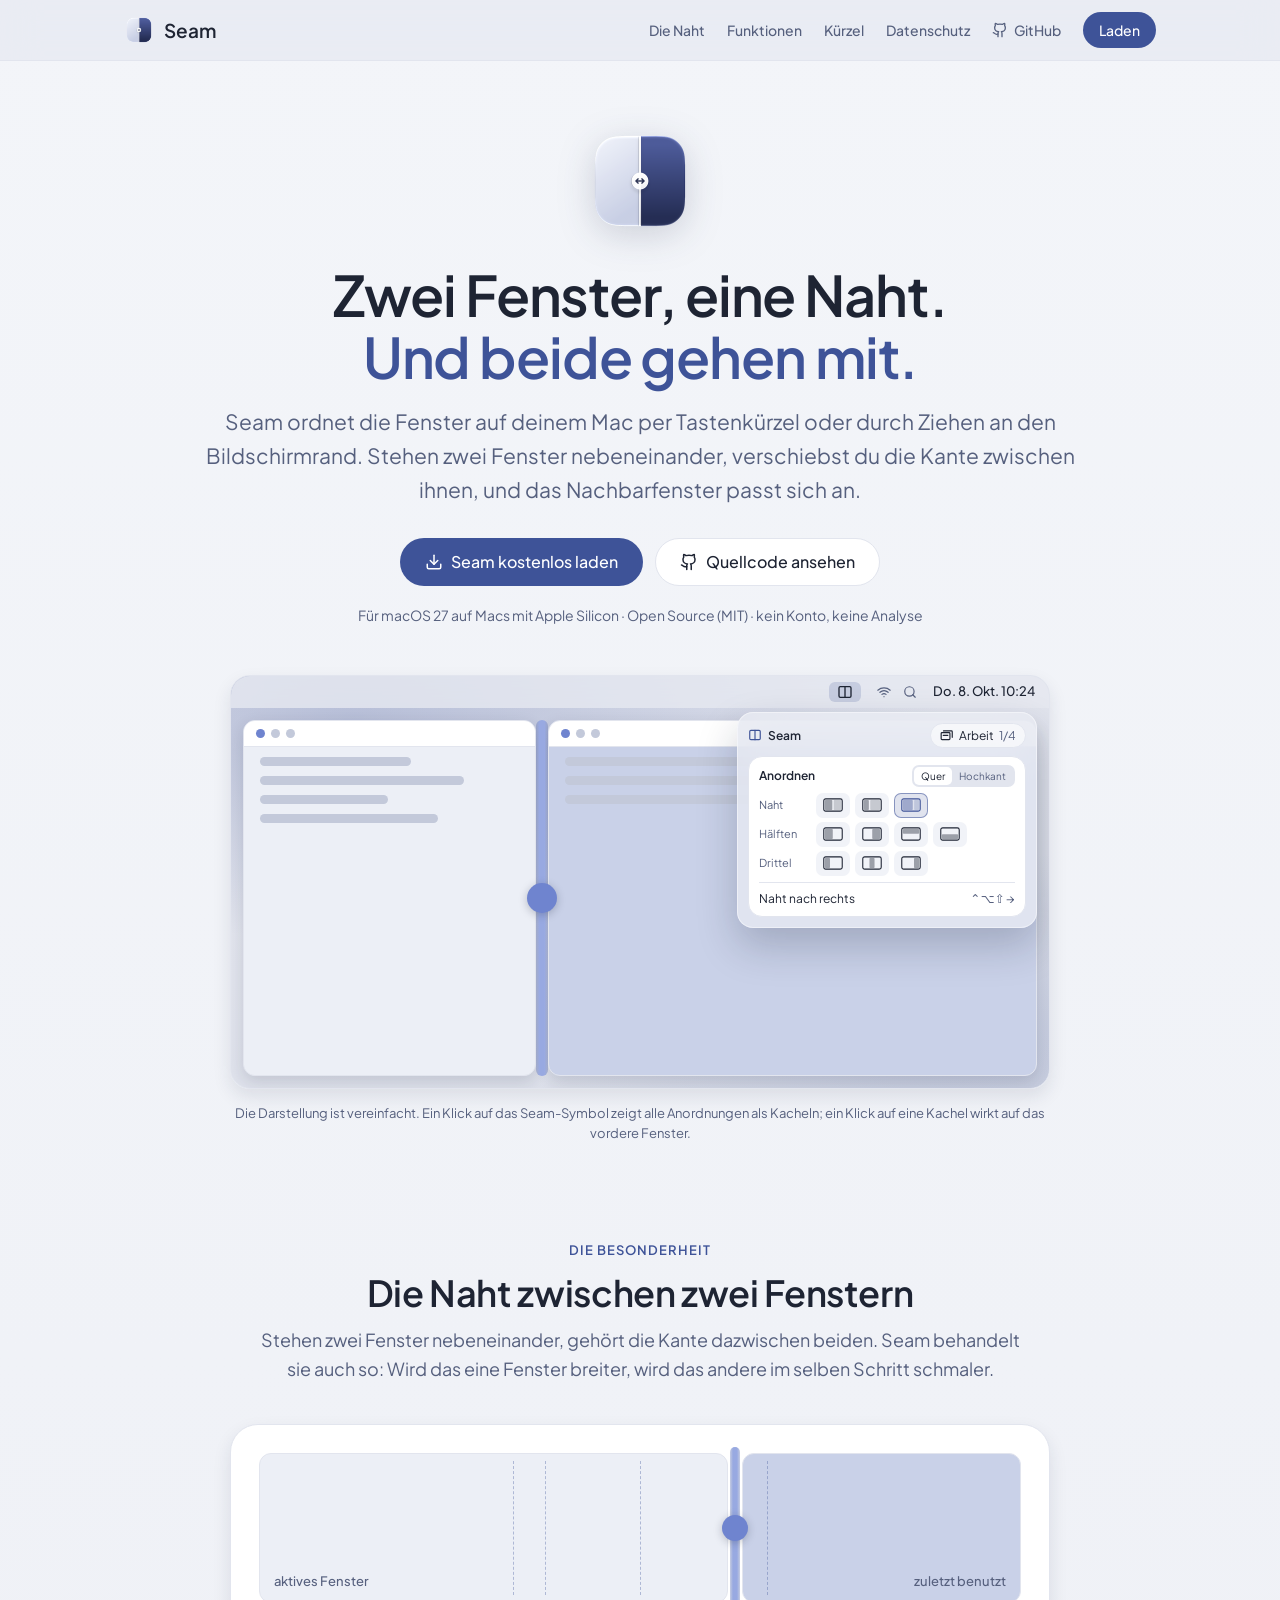
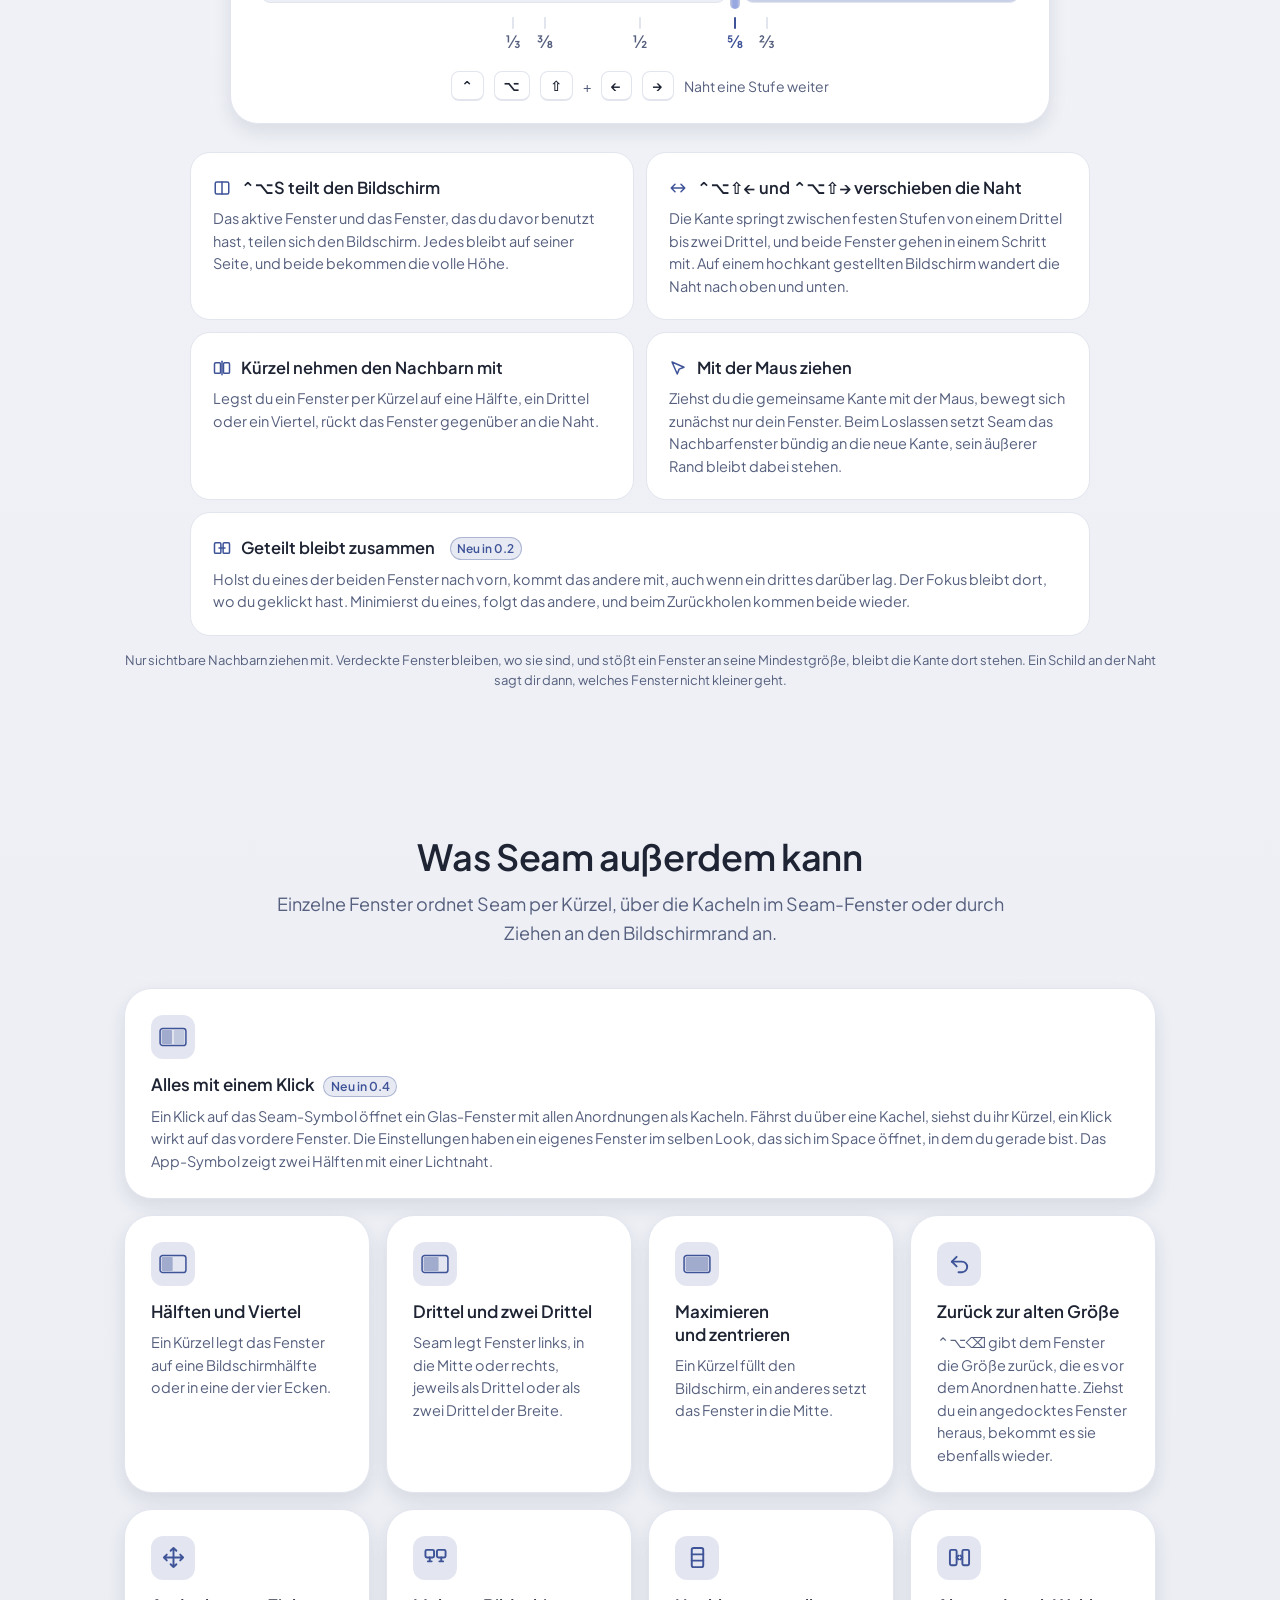
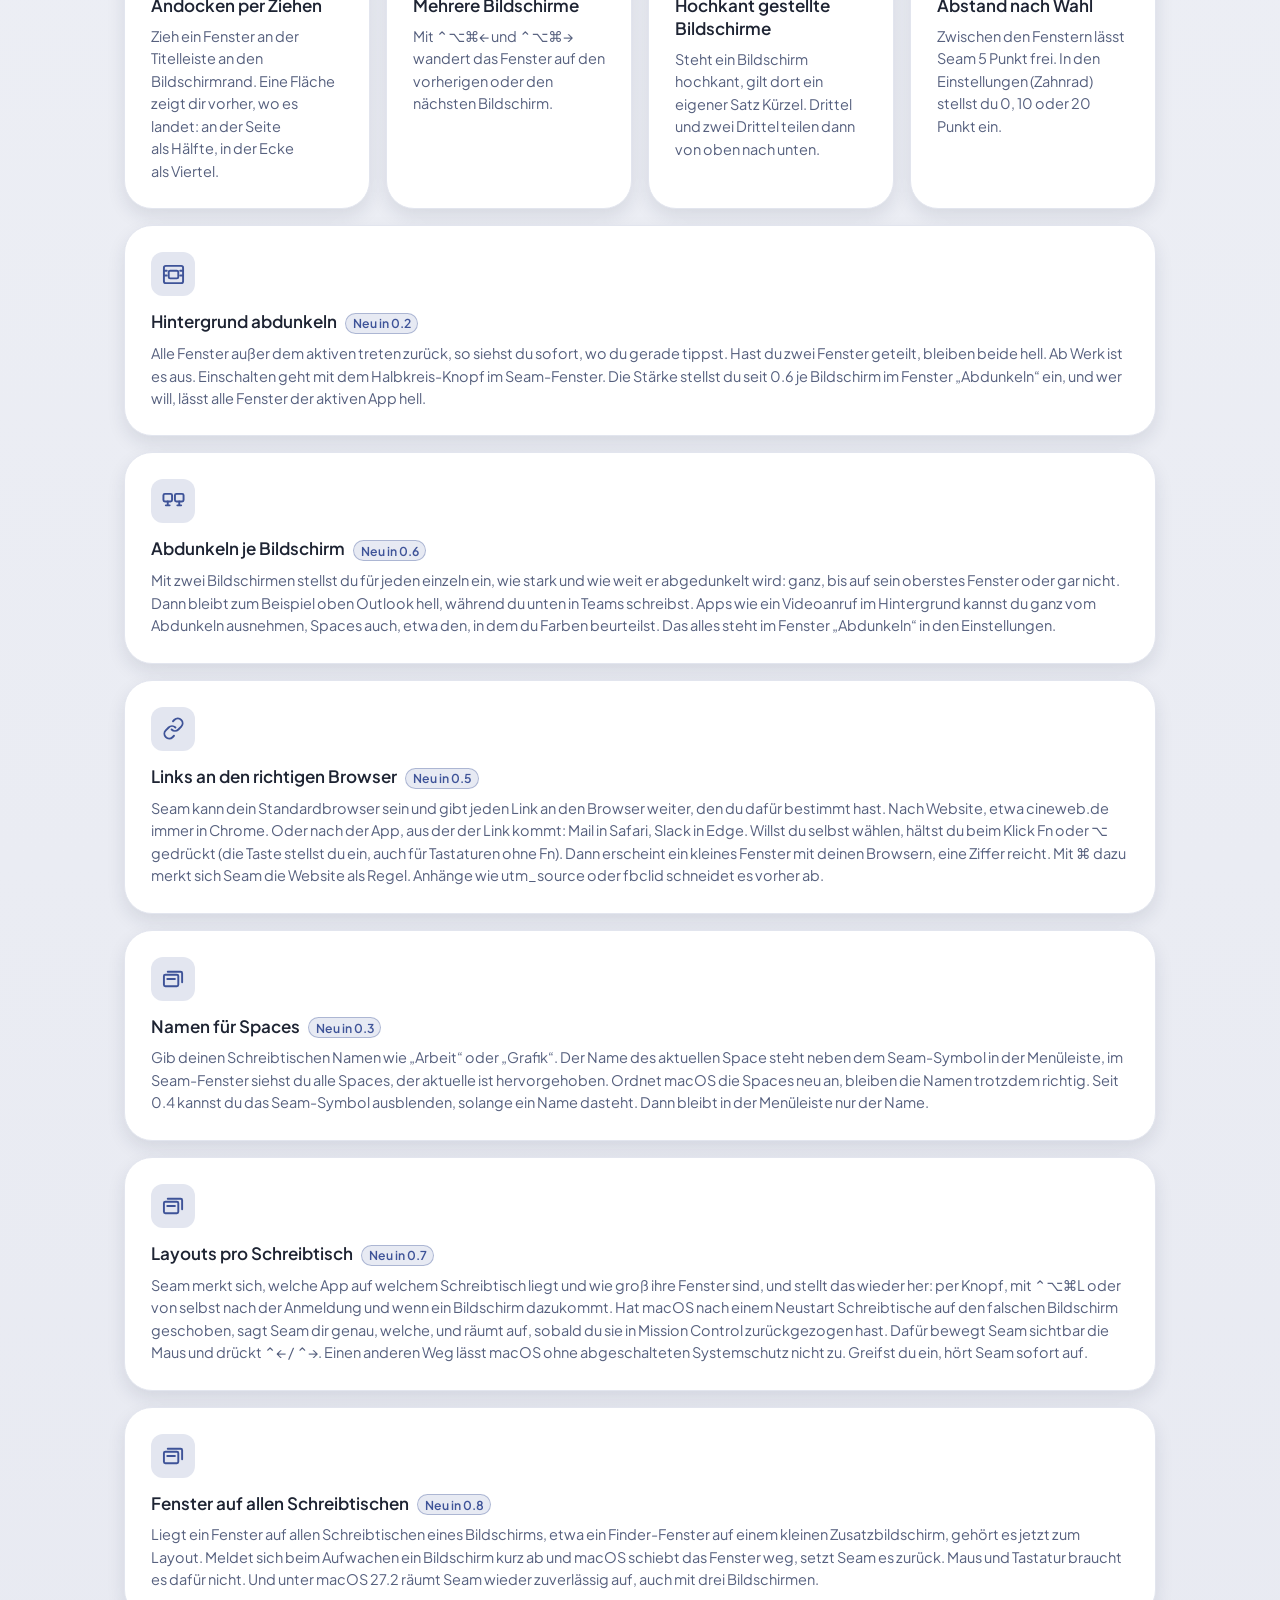
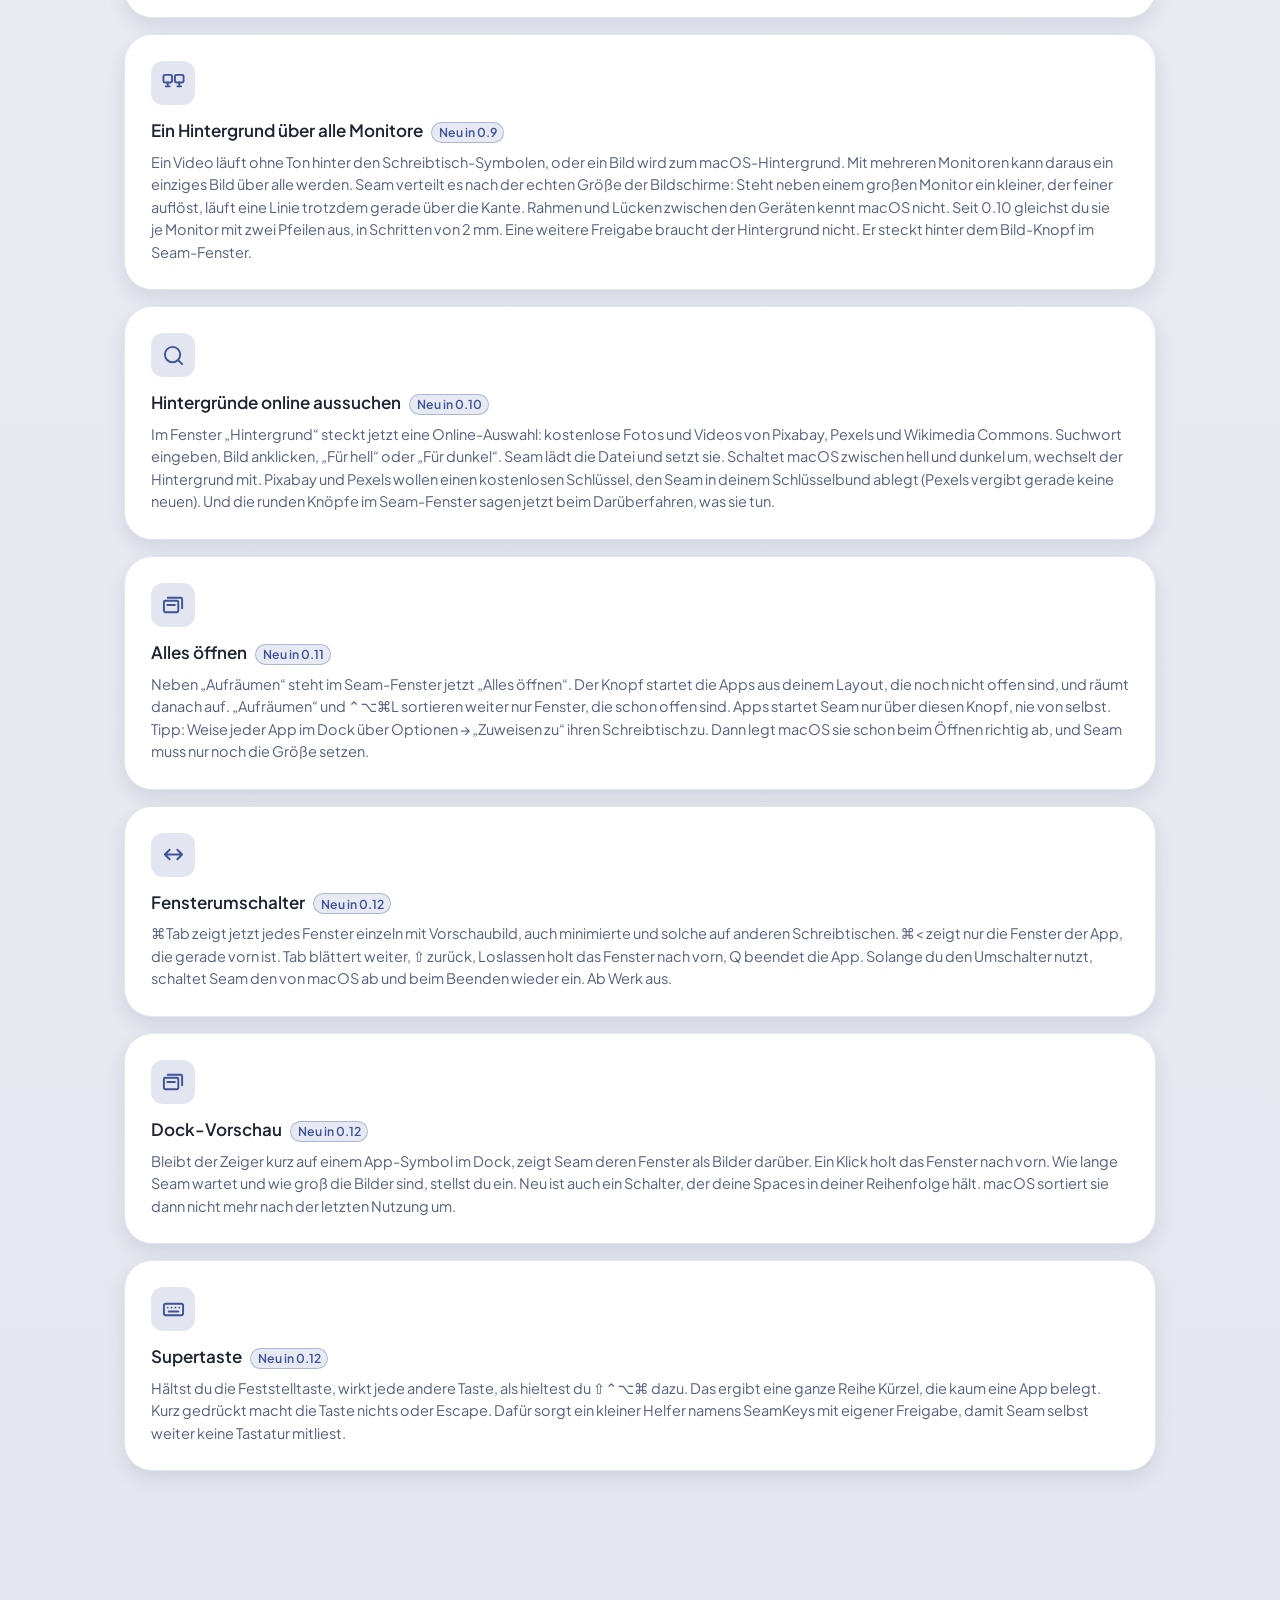
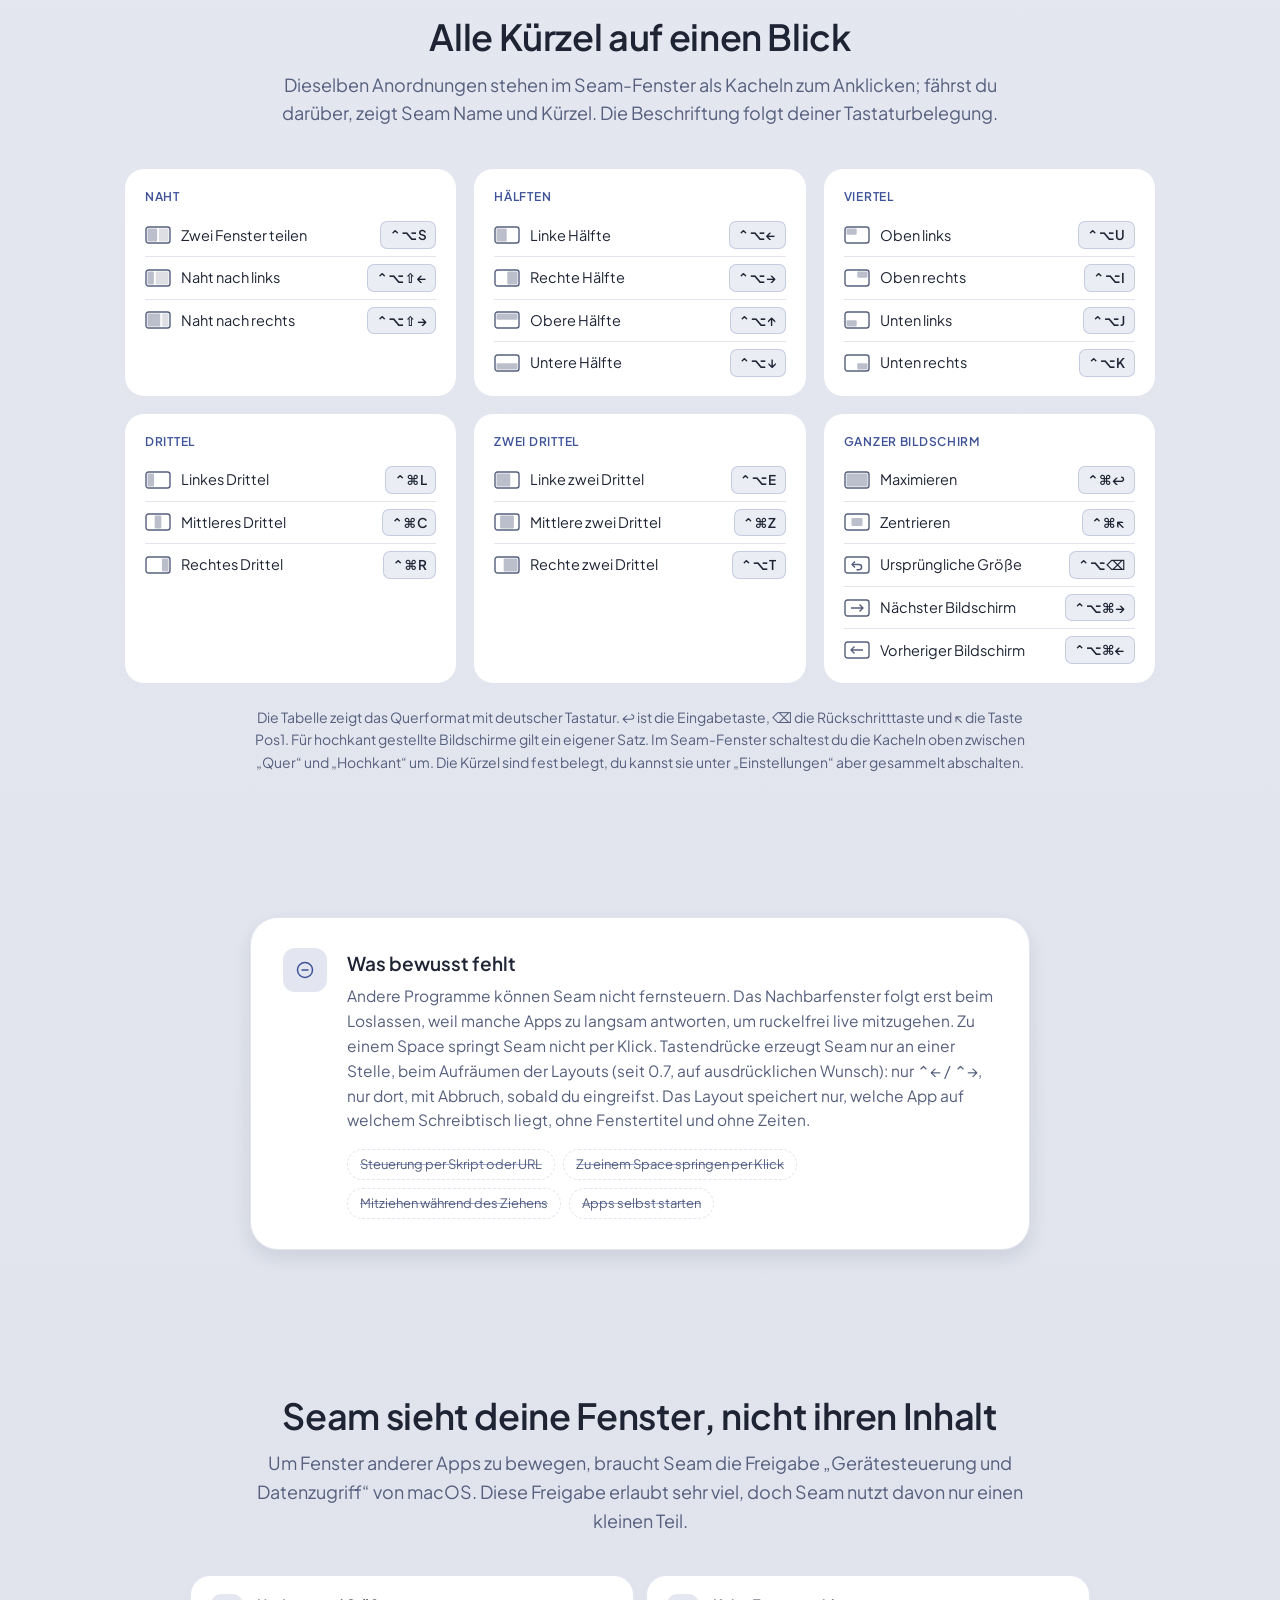
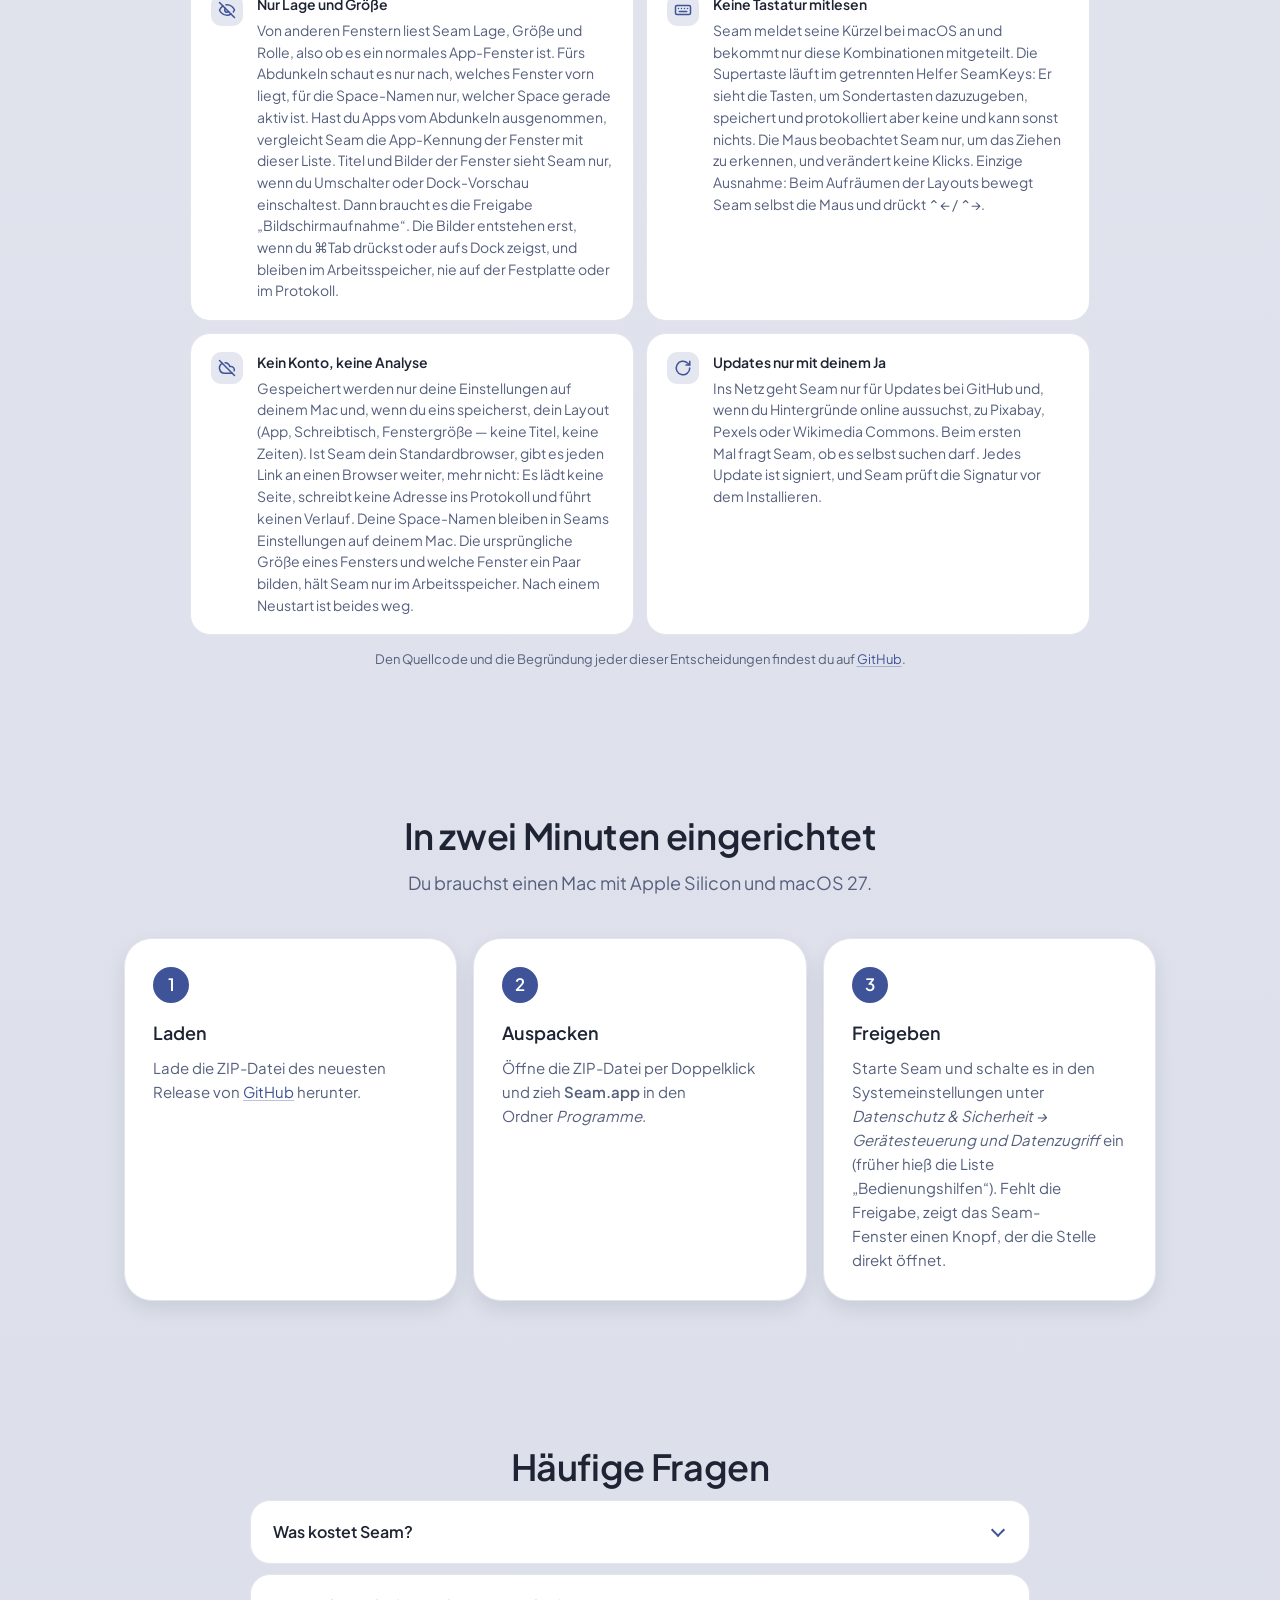
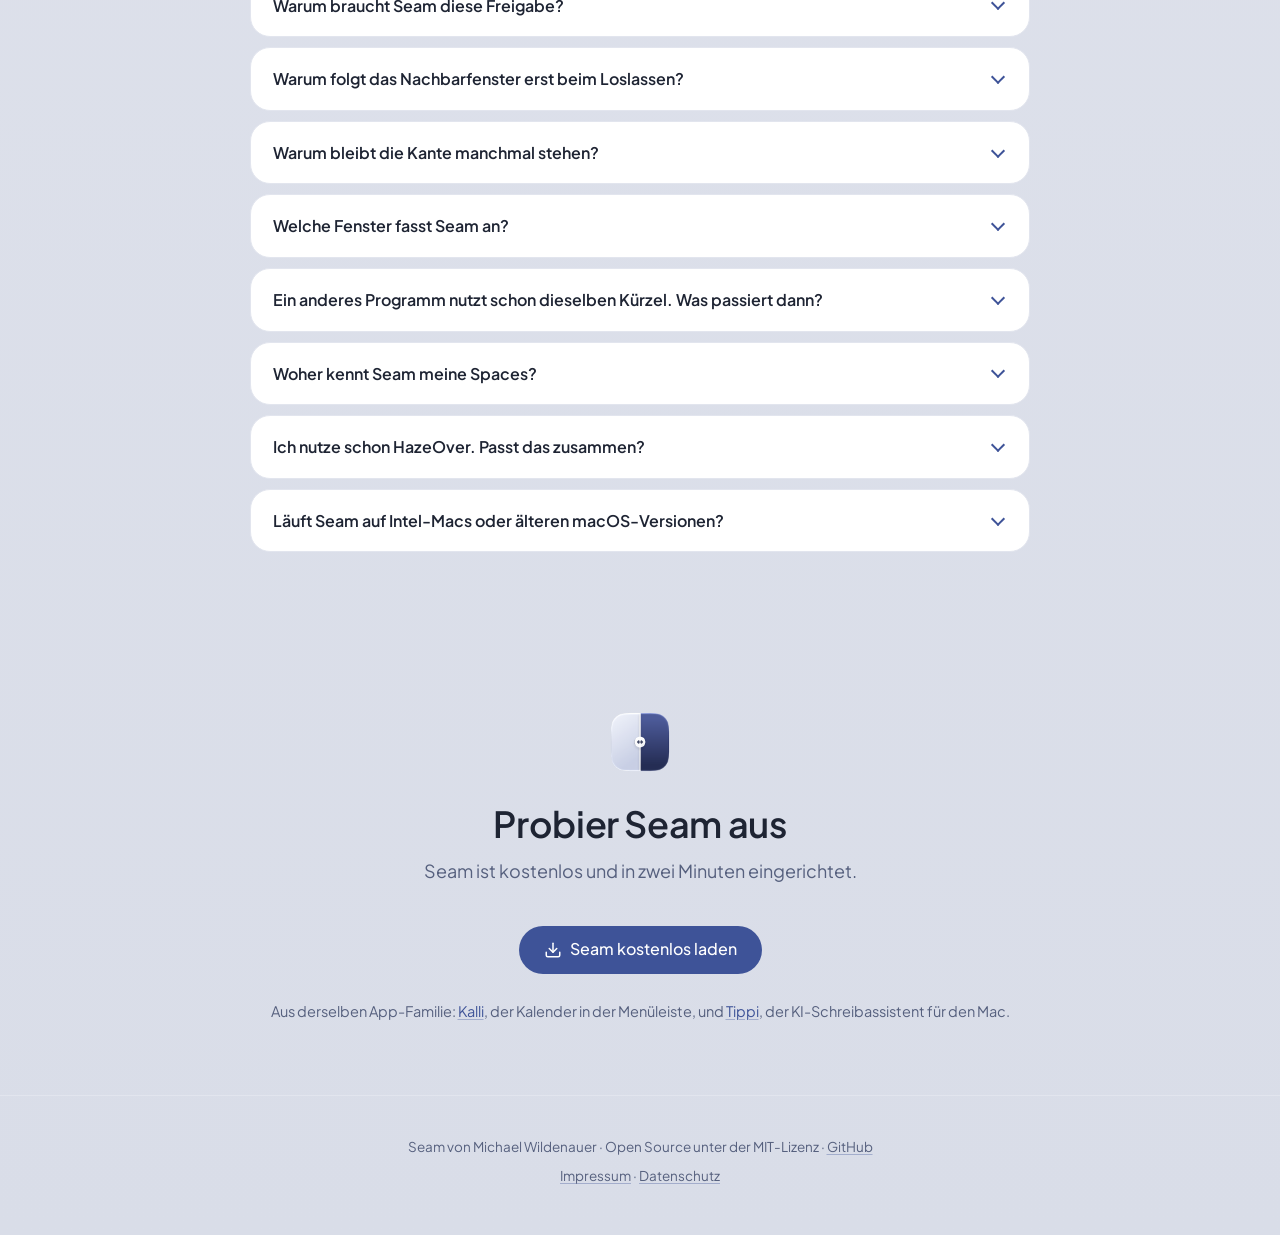
==== docs/index.html @ 23739e7e "0.12.0 — Fensterumschalter, Dock-Vorschau, feste Space-Reihenfolge, Supertaste - ⌘Tab / ⌘< zeigt all" ====
<!DOCTYPE html>
<html lang="de">
<head>
<meta charset="UTF-8">
<meta name="viewport" content="width=device-width, initial-scale=1.0">
<!-- Erst erhöhen, wenn diese Seite gegen das Release gelesen wurde. -->
<meta name="seam:documented-version" content="0.12.0">
<title>Seam: Fenster anordnen auf dem Mac, mit einer Naht zwischen zwei Fenstern</title>
<meta name="description" content="Seam ordnet Fenster auf deinem Mac per Tastenkürzel oder durch Ziehen an. Zwei Fenster teilen sich eine Kante, und wenn du sie verschiebst, gehen beide mit. Kostenlos und Open Source.">
<link rel="icon" href="favicon.png" type="image/png">
<link rel="apple-touch-icon" href="apple-touch-icon.png">
<meta name="theme-color" content="#F3F5F9" media="(prefers-color-scheme: light)">
<meta name="theme-color" content="#0D1019" media="(prefers-color-scheme: dark)">

<meta property="og:site_name" content="Seam">
<meta property="og:title" content="Seam: Zwei Fenster, eine Naht">
<meta property="og:description" content="Fensterverwaltung in der Menüleiste für macOS 27. Verschiebst du die Kante zwischen zwei Fenstern, gehen beide mit. Kostenlos und Open Source.">
<meta property="og:type" content="website">
<meta property="og:image" content="https://miwixyz.github.io/Seam/og-image.png">
<meta property="og:url" content="https://miwixyz.github.io/Seam/">
<meta property="og:image:width" content="1200">
<meta property="og:image:height" content="630">
<meta property="og:image:alt" content="Seam-Symbol neben dem Satz: Zwei Fenster, eine Naht. Beide gehen mit.">
<meta property="og:locale" content="de_DE">
<meta name="twitter:card" content="summary_large_image">

<link rel="preload" href="fonts/PlusJakartaSans-Variable.woff2" as="font" type="font/woff2" crossorigin>
<link rel="stylesheet" href="style.css">
</head>
<body>

<!-- Linien-Piktogramme (keine Emojis), einmal definiert, per <use> eingesetzt -->
<svg width="0" height="0" style="position:absolute" aria-hidden="true">
  <symbol id="i-split" viewBox="0 0 24 24"><rect x="3" y="4" width="18" height="16" rx="2"/><path d="M12 4v16"/></symbol>
  <symbol id="i-arrows" viewBox="0 0 24 24"><path d="m8 7-5 5 5 5M16 7l5 5-5 5M3 12h18"/></symbol>
  <symbol id="i-snap" viewBox="0 0 24 24"><rect x="2" y="5" width="8" height="14" rx="1.5"/><rect x="14" y="5" width="8" height="14" rx="1.5"/><path d="M12 3v18"/></symbol>
  <symbol id="i-pointer" viewBox="0 0 24 24"><path d="m4 4 7 16 2.5-6.5L20 11z"/></symbol>
  <symbol id="i-undo" viewBox="0 0 24 24"><path d="M9 14 4 9l5-5"/><path d="M4 9h10.5a5.5 5.5 0 0 1 0 11H11"/></symbol>
  <symbol id="i-move" viewBox="0 0 24 24"><path d="m5 9-3 3 3 3M9 5l3-3 3 3M15 19l-3 3-3-3M19 9l3 3-3 3M2 12h20M12 2v20"/></symbol>
  <symbol id="i-monitors" viewBox="0 0 24 24"><rect x="1.5" y="4" width="9" height="8" rx="1.5"/><rect x="13.5" y="4" width="9" height="8" rx="1.5"/><path d="M6 12v4M4 16h4M18 12v4M16 16h4"/></symbol>
  <symbol id="i-portrait" viewBox="0 0 24 24"><rect x="6" y="2" width="12" height="20" rx="2"/><path d="M6 8.7h12M6 15.3h12"/></symbol>
  <symbol id="i-gap" viewBox="0 0 24 24"><rect x="2" y="4" width="7" height="16" rx="1.5"/><rect x="15" y="4" width="7" height="16" rx="1.5"/><path d="m11 10-2 2 2 2M13 10l2 2-2 2"/></symbol>
  <symbol id="i-eyeoff" viewBox="0 0 24 24"><path d="M9.88 9.88a3 3 0 1 0 4.24 4.24"/><path d="M10.73 5.08A10.4 10.4 0 0 1 12 5c7 0 10 7 10 7a13.2 13.2 0 0 1-1.67 2.68"/><path d="M6.61 6.61A13.5 13.5 0 0 0 2 12s3 7 10 7a9.7 9.7 0 0 0 5.39-1.61"/><path d="M2 2l20 20"/></symbol>
  <symbol id="i-keyboard" viewBox="0 0 24 24"><rect x="2" y="6" width="20" height="12" rx="2"/><path d="M6 10h.01M10 10h.01M14 10h.01M18 10h.01M7 14h10"/></symbol>
  <symbol id="i-cloudoff" viewBox="0 0 24 24"><path d="M2 2l20 20"/><path d="M5.78 5.78A7 7 0 0 0 9 19h8.5a4.5 4.5 0 0 0 1.31-.2"/><path d="M21.53 15.8A4.5 4.5 0 0 0 17.5 10h-1.79A7 7 0 0 0 9.5 5.06"/></symbol>
  <symbol id="i-refresh" viewBox="0 0 24 24"><path d="M21 12a9 9 0 1 1-3-6.7L21 8"/><path d="M21 3v5h-5"/></symbol>
  <symbol id="i-download" viewBox="0 0 24 24"><path d="M21 15v4a2 2 0 0 1-2 2H5a2 2 0 0 1-2-2v-4"/><path d="M7 10l5 5 5-5"/><path d="M12 15V3"/></symbol>
  <symbol id="i-github" viewBox="0 0 24 24"><path d="M15 22v-4a4.8 4.8 0 0 0-1-3.5c3 0 6-2 6-5.5.08-1.25-.27-2.48-1-3.5.28-1.15.28-2.35 0-3.5 0 0-1 0-3 1.5-2.64-.5-5.36-.5-8 0C6 2 5 2 5 2c-.3 1.15-.3 2.35 0 3.5A5.4 5.4 0 0 0 4 9c0 3.5 3 5.5 6 5.5-.39.49-.68 1.05-.85 1.65-.17.6-.22 1.23-.15 1.85v4"/><path d="M9 18c-4.51 2-5-2-7-2"/></symbol>
  <symbol id="i-wifi" viewBox="0 0 24 24"><path d="M5 12.55a11 11 0 0 1 14.08 0M1.42 9a16 16 0 0 1 21.16 0M8.53 16.11a6 6 0 0 1 6.95 0M12 20h.01"/></symbol>
  <symbol id="i-search" viewBox="0 0 24 24"><circle cx="11" cy="11" r="8"/><path d="m21 21-4.3-4.3"/></symbol>
  <symbol id="i-pair" viewBox="0 0 24 24"><rect x="2" y="5" width="8.5" height="14" rx="1.5"/><rect x="13.5" y="5" width="8.5" height="14" rx="1.5"/><path d="M8 12h8"/></symbol>
  <symbol id="i-focus" viewBox="0 0 24 24"><rect x="2" y="3" width="20" height="18" rx="2"/><rect x="7" y="8" width="10" height="8" rx="1.5"/><path d="M2 8h3M2 13h3M19 8h3M19 13h3"/></symbol>
  <symbol id="i-spaces" viewBox="0 0 24 24"><rect x="2" y="8" width="15" height="12" rx="1.5"/><path d="M6 5h13.5A1.5 1.5 0 0 1 21 6.5V16"/><path d="M5.5 12.5h8"/></symbol>
  <symbol id="i-link" viewBox="0 0 24 24"><path d="M10 13a5 5 0 0 0 7.07 0l3-3a5 5 0 0 0-7.07-7.07l-1.5 1.5"/><path d="M14 11a5 5 0 0 0-7.07 0l-3 3a5 5 0 0 0 7.07 7.07l1.5-1.5"/></symbol>
  <symbol id="i-minus" viewBox="0 0 24 24"><circle cx="12" cy="12" r="10"/><path d="M8 12h8"/></symbol>

  <!-- Lage-Piktogramme: Bildschirm mit Zielfläche, wie die Kacheln im Seam-Fenster -->
  <symbol id="p-left" viewBox="0 0 26 18"><rect x="1" y="1" width="24" height="16" rx="2.5"/><rect x="2.5" y="2.5" width="10.2" height="13" rx="1" fill="currentColor" fill-opacity=".4" stroke="none"/></symbol>
  <symbol id="p-right" viewBox="0 0 26 18"><rect x="1" y="1" width="24" height="16" rx="2.5"/><rect x="13.3" y="2.5" width="10.2" height="13" rx="1" fill="currentColor" fill-opacity=".4" stroke="none"/></symbol>
  <symbol id="p-up" viewBox="0 0 26 18"><rect x="1" y="1" width="24" height="16" rx="2.5"/><rect x="2.5" y="2.5" width="21" height="6.2" rx="1" fill="currentColor" fill-opacity=".4" stroke="none"/></symbol>
  <symbol id="p-down" viewBox="0 0 26 18"><rect x="1" y="1" width="24" height="16" rx="2.5"/><rect x="2.5" y="9.3" width="21" height="6.2" rx="1" fill="currentColor" fill-opacity=".4" stroke="none"/></symbol>
  <symbol id="p-tl" viewBox="0 0 26 18"><rect x="1" y="1" width="24" height="16" rx="2.5"/><rect x="2.5" y="2.5" width="10.2" height="6.2" rx="1" fill="currentColor" fill-opacity=".4" stroke="none"/></symbol>
  <symbol id="p-tr" viewBox="0 0 26 18"><rect x="1" y="1" width="24" height="16" rx="2.5"/><rect x="13.3" y="2.5" width="10.2" height="6.2" rx="1" fill="currentColor" fill-opacity=".4" stroke="none"/></symbol>
  <symbol id="p-bl" viewBox="0 0 26 18"><rect x="1" y="1" width="24" height="16" rx="2.5"/><rect x="2.5" y="9.3" width="10.2" height="6.2" rx="1" fill="currentColor" fill-opacity=".4" stroke="none"/></symbol>
  <symbol id="p-br" viewBox="0 0 26 18"><rect x="1" y="1" width="24" height="16" rx="2.5"/><rect x="13.3" y="9.3" width="10.2" height="6.2" rx="1" fill="currentColor" fill-opacity=".4" stroke="none"/></symbol>
  <symbol id="p-t1" viewBox="0 0 26 18"><rect x="1" y="1" width="24" height="16" rx="2.5"/><rect x="2.5" y="2.5" width="6.6" height="13" rx="1" fill="currentColor" fill-opacity=".4" stroke="none"/></symbol>
  <symbol id="p-t2" viewBox="0 0 26 18"><rect x="1" y="1" width="24" height="16" rx="2.5"/><rect x="9.7" y="2.5" width="6.6" height="13" rx="1" fill="currentColor" fill-opacity=".4" stroke="none"/></symbol>
  <symbol id="p-t3" viewBox="0 0 26 18"><rect x="1" y="1" width="24" height="16" rx="2.5"/><rect x="16.9" y="2.5" width="6.6" height="13" rx="1" fill="currentColor" fill-opacity=".4" stroke="none"/></symbol>
  <symbol id="p-tt1" viewBox="0 0 26 18"><rect x="1" y="1" width="24" height="16" rx="2.5"/><rect x="2.5" y="2.5" width="13.8" height="13" rx="1" fill="currentColor" fill-opacity=".4" stroke="none"/></symbol>
  <symbol id="p-tt2" viewBox="0 0 26 18"><rect x="1" y="1" width="24" height="16" rx="2.5"/><rect x="6.1" y="2.5" width="13.8" height="13" rx="1" fill="currentColor" fill-opacity=".4" stroke="none"/></symbol>
  <symbol id="p-tt3" viewBox="0 0 26 18"><rect x="1" y="1" width="24" height="16" rx="2.5"/><rect x="9.7" y="2.5" width="13.8" height="13" rx="1" fill="currentColor" fill-opacity=".4" stroke="none"/></symbol>
  <symbol id="p-max" viewBox="0 0 26 18"><rect x="1" y="1" width="24" height="16" rx="2.5"/><rect x="2.5" y="2.5" width="21" height="13" rx="1" fill="currentColor" fill-opacity=".4" stroke="none"/></symbol>
  <symbol id="p-center" viewBox="0 0 26 18"><rect x="1" y="1" width="24" height="16" rx="2.5"/><rect x="7.5" y="5" width="11" height="8" rx="1" fill="currentColor" fill-opacity=".4" stroke="none"/></symbol>
  <symbol id="p-restore" viewBox="0 0 26 18"><rect x="1" y="1" width="24" height="16" rx="2.5"/><path d="M11 11.5 8 8.5l3-3"/><path d="M8 8.5h7a2.6 2.6 0 0 1 0 5.2h-2.5"/></symbol>
  <symbol id="p-next" viewBox="0 0 26 18"><rect x="1" y="1" width="24" height="16" rx="2.5"/><path d="M7 9h12M15.5 5.5 19 9l-3.5 3.5"/></symbol>
  <symbol id="p-prev" viewBox="0 0 26 18"><rect x="1" y="1" width="24" height="16" rx="2.5"/><path d="M19 9H7M10.5 5.5 7 9l3.5 3.5"/></symbol>
  <symbol id="p-split" viewBox="0 0 26 18"><rect x="1" y="1" width="24" height="16" rx="2.5"/><rect x="2.5" y="2.5" width="9.6" height="13" rx="1" fill="currentColor" fill-opacity=".4" stroke="none"/><rect x="13.9" y="2.5" width="9.6" height="13" rx="1" fill="currentColor" fill-opacity=".2" stroke="none"/></symbol>
  <symbol id="p-seamL" viewBox="0 0 26 18"><rect x="1" y="1" width="24" height="16" rx="2.5"/><rect x="2.5" y="2.5" width="6.4" height="13" rx="1" fill="currentColor" fill-opacity=".4" stroke="none"/><rect x="10.7" y="2.5" width="12.8" height="13" rx="1" fill="currentColor" fill-opacity=".2" stroke="none"/></symbol>
  <symbol id="p-seamR" viewBox="0 0 26 18"><rect x="1" y="1" width="24" height="16" rx="2.5"/><rect x="2.5" y="2.5" width="12.8" height="13" rx="1" fill="currentColor" fill-opacity=".4" stroke="none"/><rect x="17.1" y="2.5" width="6.4" height="13" rx="1" fill="currentColor" fill-opacity=".2" stroke="none"/></symbol>
</svg>

<a class="skip-link" href="#content">Zum Inhalt springen</a>

<nav class="top" aria-label="Hauptnavigation">
  <div class="wrap nav-inner">
    <a class="brand" href="./">
      <img src="seam-icon-224.png" alt="" width="30" height="30">
      <span>Seam</span>
    </a>
    <div class="nav-links">
      <a class="anchor" href="#naht">Die Naht</a>
      <a class="anchor" href="#funktionen">Funktionen</a>
      <a class="anchor" href="#kuerzel">Kürzel</a>
      <a class="anchor" href="#datenschutz">Datenschutz</a>
      <a href="https://github.com/miwixyz/Seam"><svg class="ico" aria-hidden="true"><use href="#i-github"/></svg><span class="anchor">GitHub</span><span class="visually-hidden">Seam auf GitHub</span></a>
      <a class="nav-cta" href="https://github.com/miwixyz/Seam/releases/latest">Laden</a>
    </div>
  </div>
</nav>

<main id="content">

<header class="hero">
  <div class="wrap">
    <img class="app-icon" src="seam-icon-224.png" alt="Seam-Symbol" width="112" height="112">
    <h1>Zwei Fenster, eine Naht.<br><span class="accent">Und beide gehen mit.</span></h1>
    <p class="sub">Seam ordnet die Fenster auf deinem Mac per Tastenkürzel oder durch Ziehen an den Bildschirmrand. Stehen zwei Fenster nebeneinander, verschiebst du die Kante zwischen ihnen, und das Nachbarfenster passt sich an.</p>
    <div class="cta-group">
      <a class="btn" href="https://github.com/miwixyz/Seam/releases/latest"><svg class="ico" aria-hidden="true"><use href="#i-download"/></svg>Seam kostenlos laden</a>
      <a class="btn ghost" href="https://github.com/miwixyz/Seam"><svg class="ico" aria-hidden="true"><use href="#i-github"/></svg>Quellcode ansehen</a>
    </div>
    <small>Für macOS 27 auf Macs mit Apple Silicon · Open Source (MIT) · kein Konto, keine Analyse</small>

    <figure class="stage" aria-label="Vereinfachte Darstellung: zwei Fenster an einer Naht, daneben das Seam-Fenster mit den Anordnungen als Kacheln">
      <div class="desk">
        <div class="menubar" aria-hidden="true">
          <span class="mb-item open"><svg class="ico"><use href="#i-split"/></svg></span>
          <span class="sys"><svg class="ico"><use href="#i-wifi"/></svg><svg class="ico"><use href="#i-search"/></svg></span>
          <span>Do. 8. Okt. 10:24</span>
        </div>
        <div class="screen" aria-hidden="true">
          <div class="win"><div class="bar"><i></i><i></i><i></i></div><span class="ln"></span><span class="ln"></span><span class="ln"></span><span class="ln"></span></div>
          <div class="win b"><div class="bar"><i></i><i></i><i></i></div><span class="ln"></span><span class="ln"></span><span class="ln"></span></div>
          <div class="seam-line"></div>
        </div>
        <div class="pop" aria-hidden="true">
          <div class="pop-head"><svg class="ico"><use href="#i-split"/></svg><b>Seam</b><span class="cap"><svg class="ico"><use href="#i-spaces"/></svg>Arbeit <em>1/4</em></span></div>
          <div class="pop-card">
            <div class="pop-title"><b>Anordnen</b><span class="seg"><i class="on">Quer</i><i>Hochkant</i></span></div>
            <div class="row"><span>Naht</span><i class="t"><svg class="pic"><use href="#p-split"/></svg></i><i class="t"><svg class="pic"><use href="#p-seamL"/></svg></i><i class="t hl"><svg class="pic"><use href="#p-seamR"/></svg></i></div>
            <div class="row"><span>Hälften</span><i class="t"><svg class="pic"><use href="#p-left"/></svg></i><i class="t"><svg class="pic"><use href="#p-right"/></svg></i><i class="t"><svg class="pic"><use href="#p-up"/></svg></i><i class="t"><svg class="pic"><use href="#p-down"/></svg></i></div>
            <div class="row"><span>Drittel</span><i class="t"><svg class="pic"><use href="#p-t1"/></svg></i><i class="t"><svg class="pic"><use href="#p-t2"/></svg></i><i class="t"><svg class="pic"><use href="#p-t3"/></svg></i></div>
            <div class="info"><span>Naht nach rechts</span><span class="key">⌃⌥⇧→</span></div>
          </div>
        </div>
      </div>
      <figcaption class="mock-note">Die Darstellung ist vereinfacht. Ein Klick auf das Seam-Symbol zeigt alle Anordnungen als Kacheln; ein Klick auf eine Kachel wirkt auf das vordere Fenster.</figcaption>
    </figure>
  </div>
</header>

<section id="naht">
  <div class="wrap">
    <span class="eyebrow">Die Besonderheit</span>
    <h2>Die Naht zwischen zwei Fenstern</h2>
    <p class="lead">Stehen zwei Fenster nebeneinander, gehört die Kante dazwischen beiden. Seam behandelt sie auch so: Wird das eine Fenster breiter, wird das andere im selben Schritt schmaler.</p>

    <figure class="seam-diagram card" role="img" aria-label="Zwei Fenster nebeneinander, die Naht steht bei fünf Achteln. Mögliche Stufen: ein Drittel, drei Achtel, die Hälfte, fünf Achtel, zwei Drittel.">
      <div class="track" aria-hidden="true">
        <div class="pane l"><span>aktives Fenster</span></div>
        <div class="pane r"><span>zuletzt benutzt</span></div>
        <i class="stop" style="left:33.333%"></i><i class="stop" style="left:37.5%"></i><i class="stop" style="left:50%"></i><i class="stop" style="left:66.667%"></i>
        <div class="naht"></div>
      </div>
      <div class="ticks" aria-hidden="true">
        <span style="left:33.333%">⅓</span>
        <span class="low" style="left:37.5%">⅜</span>
        <span style="left:50%">½</span>
        <span class="on" style="left:62.5%">⅝</span>
        <span class="low" style="left:66.667%">⅔</span>
      </div>
      <div class="diagram-keys" aria-hidden="true">
        <span class="keycap">⌃</span><span class="keycap">⌥</span><span class="keycap">⇧</span><span>+</span><span class="keycap">←</span><span class="keycap">→</span><span>Naht eine Stufe weiter</span>
      </div>
    </figure>

    <div class="new-points">
      <div class="point">
        <h3><svg class="ico" aria-hidden="true"><use href="#i-split"/></svg>⌃⌥S teilt den Bildschirm</h3>
        <p>Das aktive Fenster und das Fenster, das du davor benutzt hast, teilen sich den Bildschirm. Jedes bleibt auf seiner Seite, und beide bekommen die volle Höhe.</p>
      </div>
      <div class="point">
        <h3><svg class="ico" aria-hidden="true"><use href="#i-arrows"/></svg>⌃⌥⇧← und ⌃⌥⇧→ verschieben die Naht</h3>
        <p>Die Kante springt zwischen festen Stufen von einem Drittel bis zwei Drittel, und beide Fenster gehen in einem Schritt mit. Auf einem hochkant gestellten Bildschirm wandert die Naht nach oben und unten.</p>
      </div>
      <div class="point">
        <h3><svg class="ico" aria-hidden="true"><use href="#i-snap"/></svg>Kürzel nehmen den Nachbarn mit</h3>
        <p>Legst du ein Fenster per Kürzel auf eine Hälfte, ein Drittel oder ein Viertel, rückt das Fenster gegenüber an die Naht.</p>
      </div>
      <div class="point">
        <h3><svg class="ico" aria-hidden="true"><use href="#i-pointer"/></svg>Mit der Maus ziehen</h3>
        <p>Ziehst du die gemeinsame Kante mit der Maus, bewegt sich zunächst nur dein Fenster. Beim Loslassen setzt Seam das Nachbarfenster bündig an die neue Kante, sein äußerer Rand bleibt dabei stehen.</p>
      </div>
      <div class="point wide">
        <h3><svg class="ico" aria-hidden="true"><use href="#i-pair"/></svg>Geteilt bleibt zusammen <span class="tag">Neu in 0.2</span></h3>
        <p>Holst du eines der beiden Fenster nach vorn, kommt das andere mit, auch wenn ein drittes darüber lag. Der Fokus bleibt dort, wo du geklickt hast. Minimierst du eines, folgt das andere, und beim Zurückholen kommen beide wieder.</p>
      </div>
    </div>
    <p class="mock-note">Nur sichtbare Nachbarn ziehen mit. Verdeckte Fenster bleiben, wo sie sind, und stößt ein Fenster an seine Mindestgröße, bleibt die Kante dort stehen. Ein Schild an der Naht sagt dir dann, welches Fenster nicht kleiner geht.</p>
  </div>
</section>

<section id="funktionen">
  <div class="wrap">
    <h2>Was Seam außerdem kann</h2>
    <p class="lead">Einzelne Fenster ordnet Seam per Kürzel, über die Kacheln im Seam-Fenster oder durch Ziehen an den Bildschirmrand an.</p>
    <div class="features">
      <div class="feature card wide">
        <div class="icon"><svg class="pic" aria-hidden="true"><use href="#p-split"/></svg></div>
        <h3>Alles mit einem Klick <span class="tag">Neu in 0.4</span></h3>
        <p>Ein Klick auf das Seam-Symbol öffnet ein Glas-Fenster mit allen Anordnungen als Kacheln. Fährst du über eine Kachel, siehst du ihr Kürzel, ein Klick wirkt auf das vordere Fenster. Die Einstellungen haben ein eigenes Fenster im selben Look, das sich im Space öffnet, in dem du gerade bist. Das App-Symbol zeigt zwei Hälften mit einer Lichtnaht.</p>
      </div>
      <div class="feature card">
        <div class="icon"><svg class="pic" aria-hidden="true"><use href="#p-left"/></svg></div>
        <h3>Hälften und Viertel</h3>
        <p>Ein Kürzel legt das Fenster auf eine Bildschirmhälfte oder in eine der vier Ecken.</p>
      </div>
      <div class="feature card">
        <div class="icon"><svg class="pic" aria-hidden="true"><use href="#p-tt1"/></svg></div>
        <h3>Drittel und zwei Drittel</h3>
        <p>Seam legt Fenster links, in die Mitte oder rechts, jeweils als Drittel oder als zwei Drittel der Breite.</p>
      </div>
      <div class="feature card">
        <div class="icon"><svg class="pic" aria-hidden="true"><use href="#p-max"/></svg></div>
        <h3>Maximieren und zentrieren</h3>
        <p>Ein Kürzel füllt den Bildschirm, ein anderes setzt das Fenster in die Mitte.</p>
      </div>
      <div class="feature card">
        <div class="icon"><svg class="ico" aria-hidden="true"><use href="#i-undo"/></svg></div>
        <h3>Zurück zur alten Größe</h3>
        <p>⌃⌥⌫ gibt dem Fenster die Größe zurück, die es vor dem Anordnen hatte. Ziehst du ein angedocktes Fenster heraus, bekommt es sie ebenfalls wieder.</p>
      </div>
      <div class="feature card">
        <div class="icon"><svg class="ico" aria-hidden="true"><use href="#i-move"/></svg></div>
        <h3>Andocken per Ziehen</h3>
        <p>Zieh ein Fenster an der Titelleiste an den Bildschirmrand. Eine Fläche zeigt dir vorher, wo es landet: an der Seite als Hälfte, in der Ecke als Viertel.</p>
      </div>
      <div class="feature card">
        <div class="icon"><svg class="ico" aria-hidden="true"><use href="#i-monitors"/></svg></div>
        <h3>Mehrere Bildschirme</h3>
        <p>Mit ⌃⌥⌘← und ⌃⌥⌘→ wandert das Fenster auf den vorherigen oder den nächsten Bildschirm.</p>
      </div>
      <div class="feature card">
        <div class="icon"><svg class="ico" aria-hidden="true"><use href="#i-portrait"/></svg></div>
        <h3>Hochkant gestellte Bildschirme</h3>
        <p>Steht ein Bildschirm hochkant, gilt dort ein eigener Satz Kürzel. Drittel und zwei Drittel teilen dann von oben nach unten.</p>
      </div>
      <div class="feature card">
        <div class="icon"><svg class="ico" aria-hidden="true"><use href="#i-gap"/></svg></div>
        <h3>Abstand nach Wahl</h3>
        <p>Zwischen den Fenstern lässt Seam 5 Punkt frei. In den Einstellungen (Zahnrad) stellst du 0, 10 oder 20 Punkt ein.</p>
      </div>
      <div class="feature card wide">
        <div class="icon"><svg class="ico" aria-hidden="true"><use href="#i-focus"/></svg></div>
        <h3>Hintergrund abdunkeln <span class="tag">Neu in 0.2</span></h3>
        <p>Alle Fenster außer dem aktiven treten zurück, so siehst du sofort, wo du gerade tippst. Hast du zwei Fenster geteilt, bleiben beide hell. Ab Werk ist es aus. Einschalten geht mit dem Halbkreis-Knopf im Seam-Fenster. Die Stärke stellst du seit 0.6 je Bildschirm im Fenster „Abdunkeln“ ein, und wer will, lässt alle Fenster der aktiven App hell.</p>
      </div>
      <div class="feature card wide">
        <div class="icon"><svg class="ico" aria-hidden="true"><use href="#i-monitors"/></svg></div>
        <h3>Abdunkeln je Bildschirm <span class="tag">Neu in 0.6</span></h3>
        <p>Mit zwei Bildschirmen stellst du für jeden einzeln ein, wie stark und wie weit er abgedunkelt wird: ganz, bis auf sein oberstes Fenster oder gar nicht. Dann bleibt zum Beispiel oben Outlook hell, während du unten in Teams schreibst. Apps wie ein Videoanruf im Hintergrund kannst du ganz vom Abdunkeln ausnehmen, Spaces auch, etwa den, in dem du Farben beurteilst. Das alles steht im Fenster „Abdunkeln“ in den Einstellungen.</p>
      </div>
      <div class="feature card wide">
        <div class="icon"><svg class="ico" aria-hidden="true"><use href="#i-link"/></svg></div>
        <h3>Links an den richtigen Browser <span class="tag">Neu in 0.5</span></h3>
        <p>Seam kann dein Standardbrowser sein und gibt jeden Link an den Browser weiter, den du dafür bestimmt hast. Nach Website, etwa cineweb.de immer in Chrome. Oder nach der App, aus der der Link kommt: Mail in Safari, Slack in Edge. Willst du selbst wählen, hältst du beim Klick Fn oder ⌥ gedrückt (die Taste stellst du ein, auch für Tastaturen ohne Fn). Dann erscheint ein kleines Fenster mit deinen Browsern, eine Ziffer reicht. Mit ⌘ dazu merkt sich Seam die Website als Regel. Anhänge wie utm_source oder fbclid schneidet es vorher ab.</p>
      </div>
      <div class="feature card wide">
        <div class="icon"><svg class="ico" aria-hidden="true"><use href="#i-spaces"/></svg></div>
        <h3>Namen für Spaces <span class="tag">Neu in 0.3</span></h3>
        <p>Gib deinen Schreibtischen Namen wie „Arbeit“ oder „Grafik“. Der Name des aktuellen Space steht neben dem Seam-Symbol in der Menüleiste, im Seam-Fenster siehst du alle Spaces, der aktuelle ist hervorgehoben. Ordnet macOS die Spaces neu an, bleiben die Namen trotzdem richtig. Seit 0.4 kannst du das Seam-Symbol ausblenden, solange ein Name dasteht. Dann bleibt in der Menüleiste nur der Name.</p>
      </div>
      <div class="feature card wide">
        <div class="icon"><svg class="ico" aria-hidden="true"><use href="#i-spaces"/></svg></div>
        <h3>Layouts pro Schreibtisch <span class="tag">Neu in 0.7</span></h3>
        <p>Seam merkt sich, welche App auf welchem Schreibtisch liegt und wie groß ihre Fenster sind, und stellt das wieder her: per Knopf, mit ⌃⌥⌘L oder von selbst nach der Anmeldung und wenn ein Bildschirm dazukommt. Hat macOS nach einem Neustart Schreibtische auf den falschen Bildschirm geschoben, sagt Seam dir genau, welche, und räumt auf, sobald du sie in Mission Control zurückgezogen hast. Dafür bewegt Seam sichtbar die Maus und drückt ⌃← / ⌃→. Einen anderen Weg lässt macOS ohne abgeschalteten Systemschutz nicht zu. Greifst du ein, hört Seam sofort auf.</p>
      </div>
      <div class="feature card wide">
        <div class="icon"><svg class="ico" aria-hidden="true"><use href="#i-spaces"/></svg></div>
        <h3>Fenster auf allen Schreibtischen <span class="tag">Neu in 0.8</span></h3>
        <p>Liegt ein Fenster auf allen Schreibtischen eines Bildschirms, etwa ein Finder-Fenster auf einem kleinen Zusatzbildschirm, gehört es jetzt zum Layout. Meldet sich beim Aufwachen ein Bildschirm kurz ab und macOS schiebt das Fenster weg, setzt Seam es zurück. Maus und Tastatur braucht es dafür nicht. Und unter macOS 27.2 räumt Seam wieder zuverlässig auf, auch mit drei Bildschirmen.</p>
      </div>
      <div class="feature card wide">
        <div class="icon"><svg class="ico" aria-hidden="true"><use href="#i-monitors"/></svg></div>
        <h3>Ein Hintergrund über alle Monitore <span class="tag">Neu in 0.9</span></h3>
        <p>Ein Video läuft ohne Ton hinter den Schreibtisch-Symbolen, oder ein Bild wird zum macOS-Hintergrund. Mit mehreren Monitoren kann daraus ein einziges Bild über alle werden. Seam verteilt es nach der echten Größe der Bildschirme: Steht neben einem großen Monitor ein kleiner, der feiner auflöst, läuft eine Linie trotzdem gerade über die Kante. Rahmen und Lücken zwischen den Geräten kennt macOS nicht. Seit 0.10 gleichst du sie je Monitor mit zwei Pfeilen aus, in Schritten von 2 mm. Eine weitere Freigabe braucht der Hintergrund nicht. Er steckt hinter dem Bild-Knopf im Seam-Fenster.</p>
      </div>
      <div class="feature card wide">
        <div class="icon"><svg class="ico" aria-hidden="true"><use href="#i-search"/></svg></div>
        <h3>Hintergründe online aussuchen <span class="tag">Neu in 0.10</span></h3>
        <p>Im Fenster „Hintergrund“ steckt jetzt eine Online-Auswahl: kostenlose Fotos und Videos von Pixabay, Pexels und Wikimedia Commons. Suchwort eingeben, Bild anklicken, „Für hell“ oder „Für dunkel“. Seam lädt die Datei und setzt sie. Schaltet macOS zwischen hell und dunkel um, wechselt der Hintergrund mit. Pixabay und Pexels wollen einen kostenlosen Schlüssel, den Seam in deinem Schlüsselbund ablegt (Pexels vergibt gerade keine neuen). Und die runden Knöpfe im Seam-Fenster sagen jetzt beim Darüberfahren, was sie tun.</p>
      </div>
      <div class="feature card wide">
        <div class="icon"><svg class="ico" aria-hidden="true"><use href="#i-spaces"/></svg></div>
        <h3>Alles öffnen <span class="tag">Neu in 0.11</span></h3>
        <p>Neben „Aufräumen“ steht im Seam-Fenster jetzt „Alles öffnen“. Der Knopf startet die Apps aus deinem Layout, die noch nicht offen sind, und räumt danach auf. „Aufräumen“ und ⌃⌥⌘L sortieren weiter nur Fenster, die schon offen sind. Apps startet Seam nur über diesen Knopf, nie von selbst. Tipp: Weise jeder App im Dock über Optionen → „Zuweisen zu“ ihren Schreibtisch zu. Dann legt macOS sie schon beim Öffnen richtig ab, und Seam muss nur noch die Größe setzen.</p>
      </div>
      <div class="feature card wide">
        <div class="icon"><svg class="ico" aria-hidden="true"><use href="#i-arrows"/></svg></div>
        <h3>Fensterumschalter <span class="tag">Neu in 0.12</span></h3>
        <p>⌘Tab zeigt jetzt jedes Fenster einzeln mit Vorschaubild, auch minimierte und solche auf anderen Schreibtischen. ⌘&lt; zeigt nur die Fenster der App, die gerade vorn ist. Tab blättert weiter, ⇧ zurück, Loslassen holt das Fenster nach vorn, Q beendet die App. Solange du den Umschalter nutzt, schaltet Seam den von macOS ab und beim Beenden wieder ein. Ab Werk aus.</p>
      </div>
      <div class="feature card wide">
        <div class="icon"><svg class="ico" aria-hidden="true"><use href="#i-spaces"/></svg></div>
        <h3>Dock-Vorschau <span class="tag">Neu in 0.12</span></h3>
        <p>Bleibt der Zeiger kurz auf einem App-Symbol im Dock, zeigt Seam deren Fenster als Bilder darüber. Ein Klick holt das Fenster nach vorn. Wie lange Seam wartet und wie groß die Bilder sind, stellst du ein. Neu ist auch ein Schalter, der deine Spaces in deiner Reihenfolge hält. macOS sortiert sie dann nicht mehr nach der letzten Nutzung um.</p>
      </div>
      <div class="feature card wide">
        <div class="icon"><svg class="ico" aria-hidden="true"><use href="#i-keyboard"/></svg></div>
        <h3>Supertaste <span class="tag">Neu in 0.12</span></h3>
        <p>Hältst du die Feststelltaste, wirkt jede andere Taste, als hieltest du ⇧⌃⌥⌘ dazu. Das ergibt eine ganze Reihe Kürzel, die kaum eine App belegt. Kurz gedrückt macht die Taste nichts oder Escape. Dafür sorgt ein kleiner Helfer namens SeamKeys mit eigener Freigabe, damit Seam selbst weiter keine Tastatur mitliest.</p>
      </div>
    </div>
  </div>
</section>

<section id="kuerzel">
  <div class="wrap">
    <h2>Alle Kürzel auf einen Blick</h2>
    <p class="lead">Dieselben Anordnungen stehen im Seam-Fenster als Kacheln zum Anklicken; fährst du darüber, zeigt Seam Name und Kürzel. Die Beschriftung folgt deiner Tastaturbelegung.</p>
    <div class="keygroups">
      <div class="keygroup card">
        <table>
          <caption>Naht</caption>
          <tr><td class="p"><svg class="pic" aria-hidden="true"><use href="#p-split"/></svg></td><td>Zwei Fenster teilen</td><td class="k"><kbd>⌃⌥S</kbd></td></tr>
          <tr><td class="p"><svg class="pic" aria-hidden="true"><use href="#p-seamL"/></svg></td><td>Naht nach links</td><td class="k"><kbd>⌃⌥⇧←</kbd></td></tr>
          <tr><td class="p"><svg class="pic" aria-hidden="true"><use href="#p-seamR"/></svg></td><td>Naht nach rechts</td><td class="k"><kbd>⌃⌥⇧→</kbd></td></tr>
        </table>
      </div>
      <div class="keygroup card">
        <table>
          <caption>Hälften</caption>
          <tr><td class="p"><svg class="pic" aria-hidden="true"><use href="#p-left"/></svg></td><td>Linke Hälfte</td><td class="k"><kbd>⌃⌥←</kbd></td></tr>
          <tr><td class="p"><svg class="pic" aria-hidden="true"><use href="#p-right"/></svg></td><td>Rechte Hälfte</td><td class="k"><kbd>⌃⌥→</kbd></td></tr>
          <tr><td class="p"><svg class="pic" aria-hidden="true"><use href="#p-up"/></svg></td><td>Obere Hälfte</td><td class="k"><kbd>⌃⌥↑</kbd></td></tr>
          <tr><td class="p"><svg class="pic" aria-hidden="true"><use href="#p-down"/></svg></td><td>Untere Hälfte</td><td class="k"><kbd>⌃⌥↓</kbd></td></tr>
        </table>
      </div>
      <div class="keygroup card">
        <table>
          <caption>Viertel</caption>
          <tr><td class="p"><svg class="pic" aria-hidden="true"><use href="#p-tl"/></svg></td><td>Oben links</td><td class="k"><kbd>⌃⌥U</kbd></td></tr>
          <tr><td class="p"><svg class="pic" aria-hidden="true"><use href="#p-tr"/></svg></td><td>Oben rechts</td><td class="k"><kbd>⌃⌥I</kbd></td></tr>
          <tr><td class="p"><svg class="pic" aria-hidden="true"><use href="#p-bl"/></svg></td><td>Unten links</td><td class="k"><kbd>⌃⌥J</kbd></td></tr>
          <tr><td class="p"><svg class="pic" aria-hidden="true"><use href="#p-br"/></svg></td><td>Unten rechts</td><td class="k"><kbd>⌃⌥K</kbd></td></tr>
        </table>
      </div>
      <div class="keygroup card">
        <table>
          <caption>Drittel</caption>
          <tr><td class="p"><svg class="pic" aria-hidden="true"><use href="#p-t1"/></svg></td><td>Linkes Drittel</td><td class="k"><kbd>⌃⌘L</kbd></td></tr>
          <tr><td class="p"><svg class="pic" aria-hidden="true"><use href="#p-t2"/></svg></td><td>Mittleres Drittel</td><td class="k"><kbd>⌃⌘C</kbd></td></tr>
          <tr><td class="p"><svg class="pic" aria-hidden="true"><use href="#p-t3"/></svg></td><td>Rechtes Drittel</td><td class="k"><kbd>⌃⌘R</kbd></td></tr>
        </table>
      </div>
      <div class="keygroup card">
        <table>
          <caption>Zwei Drittel</caption>
          <tr><td class="p"><svg class="pic" aria-hidden="true"><use href="#p-tt1"/></svg></td><td>Linke zwei Drittel</td><td class="k"><kbd>⌃⌥E</kbd></td></tr>
          <tr><td class="p"><svg class="pic" aria-hidden="true"><use href="#p-tt2"/></svg></td><td>Mittlere zwei Drittel</td><td class="k"><kbd>⌃⌘Z</kbd></td></tr>
          <tr><td class="p"><svg class="pic" aria-hidden="true"><use href="#p-tt3"/></svg></td><td>Rechte zwei Drittel</td><td class="k"><kbd>⌃⌥T</kbd></td></tr>
        </table>
      </div>
      <div class="keygroup card">
        <table>
          <caption>Ganzer Bildschirm</caption>
          <tr><td class="p"><svg class="pic" aria-hidden="true"><use href="#p-max"/></svg></td><td>Maximieren</td><td class="k"><kbd>⌃⌘↩</kbd></td></tr>
          <tr><td class="p"><svg class="pic" aria-hidden="true"><use href="#p-center"/></svg></td><td>Zentrieren</td><td class="k"><kbd>⌃⌘↖</kbd></td></tr>
          <tr><td class="p"><svg class="pic" aria-hidden="true"><use href="#p-restore"/></svg></td><td>Ursprüngliche Größe</td><td class="k"><kbd>⌃⌥⌫</kbd></td></tr>
          <tr><td class="p"><svg class="pic" aria-hidden="true"><use href="#p-next"/></svg></td><td>Nächster Bildschirm</td><td class="k"><kbd>⌃⌥⌘→</kbd></td></tr>
          <tr><td class="p"><svg class="pic" aria-hidden="true"><use href="#p-prev"/></svg></td><td>Vorheriger Bildschirm</td><td class="k"><kbd>⌃⌥⌘←</kbd></td></tr>
        </table>
      </div>
    </div>
    <p class="keys-note">Die Tabelle zeigt das Querformat mit deutscher Tastatur. ↩ ist die Eingabetaste, ⌫ die Rückschritttaste und ↖ die Taste Pos1. Für hochkant gestellte Bildschirme gilt ein eigener Satz. Im Seam-Fenster schaltest du die Kacheln oben zwischen „Quer“ und „Hochkant“ um. Die Kürzel sind fest belegt, du kannst sie unter „Einstellungen“ aber gesammelt abschalten.</p>
  </div>
</section>

<section>
  <div class="wrap">
    <div class="without card">
      <div class="tile-icon"><svg class="ico" aria-hidden="true"><use href="#i-minus"/></svg></div>
      <h3>Was bewusst fehlt</h3>
      <p>Andere Programme können Seam nicht fernsteuern. Das Nachbarfenster folgt erst beim Loslassen, weil manche Apps zu langsam antworten, um ruckelfrei live mitzugehen. Zu einem Space springt Seam nicht per Klick. Tastendrücke erzeugt Seam nur an einer Stelle, beim Aufräumen der Layouts (seit 0.7, auf ausdrücklichen Wunsch): nur ⌃← / ⌃→, nur dort, mit Abbruch, sobald du eingreifst. Das Layout speichert nur, welche App auf welchem Schreibtisch liegt, ohne Fenstertitel und ohne Zeiten.</p>
      <div class="chips" aria-label="Nicht enthalten"><span>Steuerung per Skript oder URL</span><span>Zu einem Space springen per Klick</span><span>Mitziehen während des Ziehens</span><span>Apps selbst starten</span></div>
    </div>
  </div>
</section>

<section id="datenschutz">
  <div class="wrap">
    <h2>Seam sieht deine Fenster, nicht ihren Inhalt</h2>
    <p class="lead">Um Fenster anderer Apps zu bewegen, braucht Seam die Freigabe „Gerätesteuerung und Datenzugriff“ von macOS. Diese Freigabe erlaubt sehr viel, doch Seam nutzt davon nur einen kleinen Teil.</p>
    <div class="privacy-grid">
      <div class="privacy-item"><span class="check"><svg class="ico" aria-hidden="true"><use href="#i-eyeoff"/></svg></span><p><strong>Nur Lage und Größe</strong>Von anderen Fenstern liest Seam Lage, Größe und Rolle, also ob es ein normales App-Fenster ist. Fürs Abdunkeln schaut es nur nach, welches Fenster vorn liegt, für die Space-Namen nur, welcher Space gerade aktiv ist. Hast du Apps vom Abdunkeln ausgenommen, vergleicht Seam die App-Kennung der Fenster mit dieser Liste. Titel und Bilder der Fenster sieht Seam nur, wenn du Umschalter oder Dock-Vorschau einschaltest. Dann braucht es die Freigabe „Bildschirmaufnahme“. Die Bilder entstehen erst, wenn du ⌘Tab drückst oder aufs Dock zeigst, und bleiben im Arbeitsspeicher, nie auf der Festplatte oder im Protokoll.</p></div>
      <div class="privacy-item"><span class="check"><svg class="ico" aria-hidden="true"><use href="#i-keyboard"/></svg></span><p><strong>Keine Tastatur mitlesen</strong>Seam meldet seine Kürzel bei macOS an und bekommt nur diese Kombinationen mitgeteilt. Die Supertaste läuft im getrennten Helfer SeamKeys: Er sieht die Tasten, um Sondertasten dazuzugeben, speichert und protokolliert aber keine und kann sonst nichts. Die Maus beobachtet Seam nur, um das Ziehen zu erkennen, und verändert keine Klicks. Einzige Ausnahme: Beim Aufräumen der Layouts bewegt Seam selbst die Maus und drückt ⌃← / ⌃→.</p></div>
      <div class="privacy-item"><span class="check"><svg class="ico" aria-hidden="true"><use href="#i-cloudoff"/></svg></span><p><strong>Kein Konto, keine Analyse</strong>Gespeichert werden nur deine Einstellungen auf deinem Mac und, wenn du eins speicherst, dein Layout (App, Schreibtisch, Fenstergröße — keine Titel, keine Zeiten). Ist Seam dein Standardbrowser, gibt es jeden Link an einen Browser weiter, mehr nicht: Es lädt keine Seite, schreibt keine Adresse ins Protokoll und führt keinen Verlauf. Deine Space-Namen bleiben in Seams Einstellungen auf deinem Mac. Die ursprüngliche Größe eines Fensters und welche Fenster ein Paar bilden, hält Seam nur im Arbeitsspeicher. Nach einem Neustart ist beides weg.</p></div>
      <div class="privacy-item"><span class="check"><svg class="ico" aria-hidden="true"><use href="#i-refresh"/></svg></span><p><strong>Updates nur mit deinem Ja</strong>Ins Netz geht Seam nur für Updates bei GitHub und, wenn du Hintergründe online aussuchst, zu Pixabay, Pexels oder Wikimedia Commons. Beim ersten Mal fragt Seam, ob es selbst suchen darf. Jedes Update ist signiert, und Seam prüft die Signatur vor dem Installieren.</p></div>
    </div>
    <p class="mock-note">Den Quellcode und die Begründung jeder dieser Entscheidungen findest du auf <a href="https://github.com/miwixyz/Seam">GitHub</a>.</p>
  </div>
</section>

<section id="installieren">
  <div class="wrap">
    <h2>In zwei Minuten eingerichtet</h2>
    <p class="lead">Du brauchst einen Mac mit Apple Silicon und macOS 27.</p>
    <div class="steps">
      <div class="step card"><div class="n">1</div><h3>Laden</h3><p>Lade die ZIP-Datei des neuesten Release von <a href="https://github.com/miwixyz/Seam/releases/latest">GitHub</a> herunter.</p></div>
      <div class="step card"><div class="n">2</div><h3>Auspacken</h3><p>Öffne die ZIP-Datei per Doppelklick und zieh <strong>Seam.app</strong> in den Ordner <em>Programme</em>.</p></div>
      <div class="step card"><div class="n">3</div><h3>Freigeben</h3><p>Starte Seam und schalte es in den Systemeinstellungen unter <em>Datenschutz &amp; Sicherheit → Gerätesteuerung und Datenzugriff</em> ein (früher hieß die Liste „Bedienungshilfen“). Fehlt die Freigabe, zeigt das Seam-Fenster einen Knopf, der die Stelle direkt öffnet.</p></div>
    </div>
  </div>
</section>

<section id="fragen">
  <div class="wrap">
    <h2>Häufige Fragen</h2>
    <div class="faq">
      <details><summary>Was kostet Seam?</summary><p>Seam kostet nichts. Es ist Open Source unter der MIT-Lizenz, ohne Abo und ohne Werbung.</p></details>
      <details><summary>Warum braucht Seam diese Freigabe?</summary><p>Ohne diese Freigabe darf keine App die Fenster anderer Apps verschieben. Weitere Freigaben braucht Seam nicht, also weder Eingabeüberwachung noch Bildschirmaufnahme.</p></details>
      <details><summary>Warum folgt das Nachbarfenster erst beim Loslassen?</summary><p>Manche Apps brauchen für jede Größenänderung spürbar lange, Outlook in Messungen bis zu 56 Millisekunden. Live mitgezogen hätte das geruckelt. Deshalb bewegt sich während des Ziehens nur dein Fenster, und beim Loslassen setzt Seam den Nachbarn in einem Schritt an die neue Kante.</p></details>
      <details><summary>Warum bleibt die Kante manchmal stehen?</summary><p>Viele Apps legen fest, wie klein ihr Fenster höchstens werden darf. Erreicht das Nachbarfenster diese Grenze, bleibt die Naht dort stehen, damit sich die Fenster nicht überlappen.</p></details>
      <details><summary>Welche Fenster fasst Seam an?</summary><p>Seam bewegt nur normale App-Fenster. Dialoge, das Dock und andere Systemflächen lässt Seam in Ruhe, ebenso Fenster im Vollbild. Minimierte Fenster verschiebt es nicht. Nur den Partner eines geteilten Paars minimiert es mit und holt ihn zurück.</p></details>
      <details><summary>Ein anderes Programm nutzt schon dieselben Kürzel. Was passiert dann?</summary><p>Belegen zwei Programme dasselbe Kürzel, reagiert nur eines von beiden. Schalte die Kürzel im anderen Programm ab oder beende es. In den Einstellungen (Zahnrad) schaltest du in Seam alle Kürzel auf einmal ab.</p></details>
      <details><summary>Woher kennt Seam meine Spaces?</summary><p>Die Liste der Spaces und welcher gerade aktiv ist, gibt macOS nur über eine Schnittstelle heraus, die Apple nicht offiziell dokumentiert. Seam liest dort nur, ändert nichts und braucht dafür keine zusätzliche Freigabe. Liefert macOS die Liste nach einem Update nicht mehr, blendet Seam die Space-Namen aus, deine Namen bleiben gespeichert.</p></details>
      <details><summary>Ich nutze schon HazeOver. Passt das zusammen?</summary><p>Ja, nur sollte eines von beiden abdunkeln, sonst wird es doppelt dunkel. Seams Abdunklung ist ab Werk aus. Der Unterschied: Bei Seam bleiben zwei geteilte Fenster gemeinsam hell.</p></details>
      <details><summary>Läuft Seam auf Intel-Macs oder älteren macOS-Versionen?</summary><p>Nein, Seam braucht einen Mac mit Apple Silicon und macOS 27.</p></details>
    </div>
  </div>
</section>

<section class="final">
  <div class="wrap">
    <img class="app-icon" src="seam-icon-224.png" alt="" width="72" height="72">
    <h2>Probier Seam aus</h2>
    <p class="lead">Seam ist kostenlos und in zwei Minuten eingerichtet.</p>
    <div class="cta-group">
      <a class="btn" href="https://github.com/miwixyz/Seam/releases/latest"><svg class="ico" aria-hidden="true"><use href="#i-download"/></svg>Seam kostenlos laden</a>
    </div>
    <p class="family">Aus derselben App-Familie: <a href="https://miwixyz.github.io/Kalli/">Kalli</a>, der Kalender in der Menüleiste, und <a href="https://tippi.mwlr.dev/">Tippi</a>, der KI-Schreibassistent für den Mac.</p>
  </div>
</section>

</main>

<footer>
  <div class="wrap">
    <p>Seam von Michael Wildenauer · Open Source unter der MIT-Lizenz · <a href="https://github.com/miwixyz/Seam">GitHub</a></p>
    <p><a href="impressum.html">Impressum</a> · <a href="datenschutz.html">Datenschutz</a></p>
  </div>
</footer>

</body>
</html>
---- docs/style.css ----
/* Seam website: shared styles for index, impressum and datenschutz.
   Design tokens of the app family "Schiefer" with Seam's accent Iris
   (#3E5398 / #98A9E1, see Seam/Resources/AppIcon.icon and the vault template
   "App-Familie Design-System"). Base layout mirrors the Kalli website so the
   pages read as siblings. Follows the system appearance (light/dark). */

/* ── Font: Plus Jakarta Sans, self-hosted (SIL OFL 1.1, see fonts/OFL.txt) ── */
@font-face {
  font-family: "Plus Jakarta Sans";
  src: url("fonts/PlusJakartaSans-Variable.woff2") format("woff2");
  font-weight: 200 800;
  font-style: normal;
  font-display: swap;
}

/* ── Tokens (Schiefer, Akzent Iris) ───────────────────────────────────────── */
:root {
  color-scheme: light dark;

  --accent: #3E5398;          /* Iris: links, icons, active state, 7.3:1 on white */
  --accent-rgb: 62, 83, 152;
  --accent-fill: #3E5398;     /* surfaces carrying white text */
  --accent-fill-hover: #34478A;
  --on-accent-fill: #FFFFFF;
  --seam: #6F84CF;            /* the glowing seam from the app icon, darker on light ground */
  --seam-core: #98A9E1;
  --seam-glow: rgba(62, 83, 152, .30);

  --bg-top: #F3F5F9;
  --bg-middle: #E7E9F1;
  --bg-bottom: #D9DDE8;
  --card: #FFFFFF;
  --card-stroke: #E2E5EE;
  --glass-tint: rgba(231, 233, 241, .78);
  --text: #1E2433;
  --text-2: #56607E;
  --shadow: 0 8px 18px rgba(30, 40, 70, .10);

  --pane-a: #ECEFF6;          /* window panes in the mock-ups (from the icon) */
  --pane-b: #C9D1E8;
  --pane-line: #C3C9DA;

  --radius-card: 28px;
  --radius-tile: 20px;
  --radius-field: 14px;

  --maxw: 1080px;
  --font: "Plus Jakarta Sans", -apple-system, BlinkMacSystemFont, system-ui, sans-serif;
}

@media (prefers-color-scheme: dark) {
  :root {
    --accent: #98A9E1;
    --accent-rgb: 152, 169, 225;
    --accent-fill: #5A6DC0;   /* white 4.8:1 */
    --accent-fill-hover: #5062B4;
    --on-accent-fill: #FFFFFF;

    --bg-top: #0D1019;
    --bg-middle: #161A25;
    --bg-bottom: #1F2433;
    --card: #1B2130;
    --card-stroke: #2A3142;
    --glass-tint: rgba(22, 26, 37, .78);
    --text: #ECEFF6;
    --text-2: #A3ACC8;
    --shadow: 0 8px 18px rgba(0, 0, 0, .35);

    --seam: #98A9E1;
    --seam-core: #C9D4FF;
    --seam-glow: rgba(152, 169, 225, .45);

    --pane-a: #2A3142;
    --pane-b: #232A3B;
    --pane-line: #3A4258;
  }
}

/* ── Base ─────────────────────────────────────────────────────────────────── */
* { box-sizing: border-box; margin: 0; padding: 0; }
html { scroll-padding-top: 76px; -webkit-text-size-adjust: 100%; }
@media (prefers-reduced-motion: no-preference) {
  html { scroll-behavior: smooth; }
}
body {
  font-family: var(--font);
  font-weight: 400;
  font-size: 17px;
  line-height: 1.6;
  color: var(--text);
  background: linear-gradient(180deg, var(--bg-top) 0%, var(--bg-middle) 50%, var(--bg-bottom) 100%);
  background-color: var(--bg-top);
  -webkit-font-smoothing: antialiased;
  overflow-wrap: break-word;
}
strong, b { font-weight: 600; }
img { max-width: 100%; }
a { color: var(--accent); text-decoration: underline; text-decoration-color: rgba(var(--accent-rgb), .35); text-underline-offset: 2px; }
a:hover { text-decoration-color: currentColor; }
h1, h2, h3 { text-wrap: balance; }
p { text-wrap: pretty; }
kbd { font-family: inherit; font-variant-numeric: tabular-nums; }

:focus-visible { outline: 2px solid var(--accent); outline-offset: 3px; border-radius: 6px; }

.skip-link {
  position: absolute; left: 16px; top: 12px; z-index: 100;
  transform: translateY(-200%);
  background: var(--card); color: var(--text);
  border: 1px solid var(--card-stroke); border-radius: var(--radius-field);
  padding: 10px 16px; font-weight: 500; text-decoration: none;
}
.skip-link:focus { transform: none; box-shadow: var(--shadow); }

.wrap { max-width: var(--maxw); margin: 0 auto; padding: 0 24px; }
.visually-hidden { position: absolute; width: 1px; height: 1px; overflow: hidden; clip: rect(0 0 0 0); white-space: nowrap; }

/* Line icons: inline SVG, stroke = currentColor, one stroke width */
.ico { width: 18px; height: 18px; flex-shrink: 0; fill: none; stroke: currentColor; stroke-width: 2; stroke-linecap: round; stroke-linejoin: round; }
/* Layout pictograms (screen with target area), same look as in Seam's menu */
.pic { width: 26px; height: 18px; flex-shrink: 0; fill: none; stroke: currentColor; stroke-width: 1.4; stroke-linejoin: round; }
.pic .f { fill: currentColor; fill-opacity: .38; stroke: none; }

/* ── Nav: floating, the only glass surface besides the menu mock (rule G1) ── */
nav.top {
  position: sticky; top: 0; z-index: 10;
  background: var(--glass-tint);
  backdrop-filter: blur(18px) saturate(1.4);
  -webkit-backdrop-filter: blur(18px) saturate(1.4);
  border-bottom: 1px solid var(--card-stroke);
}
.nav-inner { display: flex; align-items: center; justify-content: space-between; gap: 12px; min-height: 60px; }
.brand { display: flex; align-items: center; gap: 10px; font-weight: 600; font-size: 19px; color: var(--text); text-decoration: none; }
.brand img { width: 30px; height: 30px; }
.nav-links { display: flex; gap: 22px; align-items: center; font-size: 14px; font-weight: 500; }
.nav-links a { color: var(--text-2); text-decoration: none; display: inline-flex; align-items: center; gap: 6px; transition: color .15s ease; }
.nav-links a:hover { color: var(--text); }
.nav-links .ico { width: 16px; height: 16px; }
.nav-links a.nav-cta { color: var(--on-accent-fill); background: var(--accent-fill); padding: 7px 16px; border-radius: 999px; }
.nav-links a.nav-cta:hover { background: var(--accent-fill-hover); color: var(--on-accent-fill); }

/* ── Buttons (capsules) ───────────────────────────────────────────────────── */
.cta-group { display: flex; gap: 12px; justify-content: center; flex-wrap: wrap; }
.btn {
  display: inline-flex; align-items: center; justify-content: center; gap: 8px;
  min-height: 48px; padding: 12px 24px;
  background: var(--accent-fill); color: var(--on-accent-fill);
  border: 1px solid transparent; border-radius: 999px;
  font-family: inherit; font-weight: 500; font-size: 16px; line-height: 1.3;
  text-decoration: none; text-align: center; cursor: pointer;
  transition: background .15s ease, border-color .15s ease, transform .1s ease;
}
.btn:hover { background: var(--accent-fill-hover); }
.btn:active { transform: translateY(1px); }
.btn.ghost { background: var(--card); color: var(--text); border-color: var(--card-stroke); }
.btn.ghost:hover { border-color: var(--accent); }

/* ── Hero ─────────────────────────────────────────────────────────────────── */
.hero { padding: 64px 0 24px; text-align: center; }
.hero .app-icon { width: 112px; height: 112px; margin-bottom: 20px; filter: drop-shadow(0 8px 18px rgba(30, 40, 70, .18)); }
h1 {
  font-size: clamp(34px, 6vw, 56px);
  font-weight: 600; letter-spacing: -0.02em; line-height: 1.1;
  margin-bottom: 18px;
}
h1 .accent { color: var(--accent); }
.hero p.sub { font-size: clamp(18px, 2vw, 21px); color: var(--text-2); max-width: 58ch; margin: 0 auto 32px; }
.hero small { display: block; margin-top: 18px; color: var(--text-2); font-size: 14px; }

/* ── Sections ─────────────────────────────────────────────────────────────── */
section { padding: 72px 0; }
section h2 {
  font-size: clamp(26px, 4vw, 36px);
  font-weight: 600; letter-spacing: -0.01em; line-height: 1.2;
  margin-bottom: 12px; text-align: center;
}
section p.lead { font-size: 18px; color: var(--text-2); max-width: 60ch; margin: 0 auto 40px; text-align: center; }
.eyebrow { display: block; text-align: center; color: var(--accent); font-size: 13px; font-weight: 600; letter-spacing: .08em; text-transform: uppercase; margin-bottom: 10px; }

.card { background: var(--card); border: 1px solid var(--card-stroke); border-radius: var(--radius-card); box-shadow: var(--shadow); }
.mock-note { text-align: center; color: var(--text-2); font-size: 13px; margin-top: 14px; }

/* ── Mock-up: desktop with two windows, the seam and Seam's menu ───────────── */
.stage { position: relative; max-width: 820px; margin: 48px auto 0; }
.desk {
  position: relative;
  border-radius: var(--radius-tile); overflow: hidden; border: 1px solid var(--card-stroke);
  background:
    radial-gradient(120% 90% at 15% 10%, rgba(var(--accent-rgb), .28), transparent 60%),
    radial-gradient(90% 80% at 90% 90%, rgba(var(--accent-rgb), .16), transparent 60%),
    linear-gradient(160deg, var(--bg-middle), var(--bg-bottom));
  box-shadow: var(--shadow);
}
.menubar {
  display: flex; justify-content: flex-end; align-items: center; gap: 16px;
  height: 32px; padding: 4px 14px;
  background: var(--glass-tint);
  backdrop-filter: blur(14px); -webkit-backdrop-filter: blur(14px);
  font-size: 13px; font-weight: 500; color: var(--text);
}
.menubar .sys { color: var(--text-2); display: inline-flex; gap: 12px; }
.menubar .sys .ico { width: 14px; height: 14px; }
.mb-item { display: inline-flex; align-items: center; gap: 6px; padding: 2px 8px; border-radius: 6px; white-space: nowrap; }
.mb-item.open { background: rgba(var(--accent-rgb), .18); }
.mb-item .ico { width: 16px; height: 16px; }

.screen {
  display: grid; grid-template-columns: 3fr 5fr; gap: 12px;
  position: relative;
  height: clamp(220px, 44vw, 380px); padding: 12px;
}
.win {
  position: relative; display: flex; flex-direction: column; gap: 10px;
  border-radius: 12px; overflow: hidden; padding: 0 0 14px;
  background: var(--pane-a); border: 1px solid var(--card-stroke);
  box-shadow: 0 6px 16px rgba(20, 28, 50, .14);
}
.win.b { background: var(--pane-b); }
.win .bar { height: 26px; display: flex; align-items: center; gap: 6px; padding: 0 12px; background: var(--card); border-bottom: 1px solid var(--card-stroke); }
.win .bar i { width: 9px; height: 9px; border-radius: 50%; background: var(--pane-line); }
.win .bar i:first-child { background: var(--seam); }
.win .ln { display: block; height: 9px; border-radius: 6px; background: var(--pane-line); margin: 0 16px; }
.win .ln:nth-of-type(1) { width: 52%; } .win .ln:nth-of-type(2) { width: 70%; }
.win .ln:nth-of-type(3) { width: 44%; } .win .ln:nth-of-type(4) { width: 61%; }

/* The seam: glowing line with a grip, sits in the gap between the windows */
.seam-line {
  position: absolute; top: 12px; bottom: 12px; width: 12px; border-radius: 6px;
  left: calc(12px + (100% - 36px) * 3 / 8);
  background: linear-gradient(90deg, var(--seam-glow), var(--seam-core) 30%, var(--seam-core) 70%, var(--seam-glow));
}
.seam-line::after {
  content: ""; position: absolute; left: 50%; top: 50%; width: 30px; height: 30px; margin: -15px 0 0 -15px;
  border-radius: 50%; background: var(--seam);
  box-shadow: 0 2px 8px rgba(20, 28, 50, .25);
}

/* Seam-Fenster (Glas-Popover, 0.4): vereinfachter Nachbau mit Kacheln */
.pop {
  position: absolute; top: 36px; right: 12px; width: min(300px, 46%);
  padding: 10px; text-align: left;
  border-radius: 16px;
  background: var(--glass-tint);
  backdrop-filter: blur(22px) saturate(1.3); -webkit-backdrop-filter: blur(22px) saturate(1.3);
  border: 1px solid rgba(255, 255, 255, .45);
  box-shadow: 0 18px 40px rgba(20, 28, 50, .22);
  font-size: 12px;
}
@media (prefers-color-scheme: dark) { .pop { border-color: rgba(255, 255, 255, .08); } }
.pop .ico { width: 14px; height: 14px; }
.pop-head { display: flex; align-items: center; gap: 6px; margin-bottom: 8px; }
.pop-head > .ico { color: var(--accent); }
.pop-head .cap { margin-left: auto; display: inline-flex; align-items: center; gap: 5px; padding: 2px 9px;
  border-radius: 999px; background: rgba(255, 255, 255, .55); border: 1px solid var(--card-stroke); }
@media (prefers-color-scheme: dark) { .pop-head .cap { background: rgba(255, 255, 255, .06); } }
.pop-head .cap em { font-style: normal; color: var(--text-2); }
.pop-card { background: var(--card); border: 1px solid var(--card-stroke); border-radius: 14px; padding: 8px 10px; }
.pop-title { display: flex; align-items: center; justify-content: space-between; margin-bottom: 6px; }
.pop .seg { display: inline-flex; border-radius: 7px; background: var(--card-stroke); padding: 2px; font-size: 10px; }
.pop .seg i { font-style: normal; padding: 1px 7px; border-radius: 5px; color: var(--text-2); }
.pop .seg i.on { background: var(--card); color: var(--text); }
.pop .row { display: flex; align-items: center; gap: 5px; margin: 4px 0; }
.pop .row > span { width: 52px; color: var(--text-2); font-size: 11px; }
.pop .t { display: inline-grid; place-items: center; width: 34px; height: 25px; border-radius: 7px;
  background: rgba(var(--accent-rgb), .07); border: 1px solid transparent; }
.pop .t.hl { background: rgba(var(--accent-rgb), .16); border-color: rgba(var(--accent-rgb), .55); color: var(--accent); }
.pop .t .pic { width: 20px; height: 14px; }
.pop .info { display: flex; justify-content: space-between; border-top: 1px solid var(--card-stroke); margin-top: 6px; padding-top: 6px; }
.pop .key { color: var(--text-2); font-variant-numeric: tabular-nums; letter-spacing: .04em; }

/* ── Die Naht: step diagram ───────────────────────────────────────────────── */
.seam-diagram { max-width: 820px; margin: 0 auto; padding: 28px 28px 22px; }
.track { position: relative; height: 150px; }
.track .pane { position: absolute; top: 0; bottom: 0; border-radius: 12px; border: 1px solid var(--card-stroke); background: var(--pane-a); }
.track .pane.l { left: 0; right: calc(37.5% + 7px); }
.track .pane.r { right: 0; left: calc(62.5% + 7px); background: var(--pane-b); }
.track .pane span { position: absolute; left: 14px; bottom: 10px; font-size: 13px; font-weight: 500; color: var(--text-2); }
.track .pane.r span { left: auto; right: 14px; }
.track .stop { position: absolute; top: 8px; bottom: 8px; width: 0; border-left: 1.5px dashed rgba(var(--accent-rgb), .35); z-index: 1; }
.track .naht {
  position: absolute; top: -6px; bottom: -6px; left: calc(62.5% - 5px); width: 10px; border-radius: 5px;
  z-index: 2; background: linear-gradient(90deg, var(--seam-glow), var(--seam-core) 30%, var(--seam-core) 70%, var(--seam-glow));
}
.track .naht::after {
  content: ""; position: absolute; left: 50%; top: 50%; width: 26px; height: 26px; margin: -13px 0 0 -13px;
  border-radius: 50%; background: var(--seam); box-shadow: 0 2px 8px rgba(20, 28, 50, .25);
}
.ticks { position: relative; height: 54px; margin-top: 14px; }
.ticks span {
  position: absolute; top: 0; transform: translateX(-50%);
  display: flex; flex-direction: column; align-items: center; gap: 4px;
  font-size: 17px; font-weight: 600; color: var(--text-2); line-height: 1;
}
.ticks span::before { content: ""; width: 2px; height: 12px; border-radius: 2px; background: var(--card-stroke); }
.ticks span.on { color: var(--accent); }
.ticks span.on::before { background: var(--accent); }
.diagram-keys { display: flex; justify-content: center; align-items: center; gap: 10px; flex-wrap: wrap; color: var(--text-2); font-size: 14px; }
.keycap {
  display: inline-flex; align-items: center; justify-content: center; min-width: 30px; height: 30px; padding: 0 9px;
  border-radius: 8px; border: 1px solid var(--card-stroke); border-bottom-width: 2px;
  background: var(--card); color: var(--text); font-weight: 600; font-size: 14px; letter-spacing: .04em;
}

.new-points { display: grid; grid-template-columns: repeat(2, 1fr); gap: 12px; max-width: 900px; margin: 28px auto 0; }
.point { padding: 22px; border-radius: var(--radius-tile); background: var(--card); border: 1px solid var(--card-stroke); }
.point h3 { font-size: 16.5px; font-weight: 600; margin-bottom: 6px; display: flex; gap: 10px; align-items: center; }
.point h3 .ico { color: var(--accent); }
.point p { color: var(--text-2); font-size: 14.5px; line-height: 1.55; }

/* ── Features ─────────────────────────────────────────────────────────────── */
/* 8 cards: 4 + 4 on wide screens, 2 per row in between, never a lonely last row */
.features { display: grid; grid-template-columns: repeat(4, 1fr); gap: 16px; align-items: stretch; }
@media (max-width: 1040px) { .features { grid-template-columns: repeat(2, 1fr); } }
.feature { padding: 26px; display: flex; flex-direction: column; }
.feature .icon { width: 44px; height: 44px; border-radius: 12px; margin-bottom: 14px; display: grid; place-items: center; background: rgba(var(--accent-rgb), .14); color: var(--accent); }
.feature .icon .ico { width: 23px; height: 23px; }
.feature .icon .pic { width: 28px; height: 20px; }
.feature h3 { font-size: 17px; font-weight: 600; margin-bottom: 8px; line-height: 1.35; }
.feature p { color: var(--text-2); font-size: 14.5px; line-height: 1.55; }

/* ── Shortcut tables ──────────────────────────────────────────────────────── */
.keygroups { display: grid; grid-template-columns: repeat(3, 1fr); gap: 16px; align-items: stretch; }
.keygroup { padding: 18px 20px 12px; border-radius: var(--radius-tile); box-shadow: none; }
.keygroup table { width: 100%; border-collapse: collapse; font-size: 14.5px; }
.keygroup caption { text-align: left; font-size: 12px; font-weight: 600; letter-spacing: .06em; text-transform: uppercase; color: var(--accent); padding-bottom: 8px; }
.keygroup td { padding: 7px 0; border-top: 1px solid var(--card-stroke); vertical-align: middle; }
.keygroup tr:first-child td { border-top: 0; }
.keygroup td.p { width: 36px; color: var(--text-2); }
.keygroup td.p .pic { display: block; }
.keygroup td.k { text-align: right; white-space: nowrap; }
.keygroup kbd { display: inline-block; padding: 2px 8px; border-radius: 7px; background: rgba(var(--accent-rgb), .10); border: 1px solid rgba(var(--accent-rgb), .22); font-size: 13.5px; font-weight: 600; letter-spacing: .05em; color: var(--text); }
.keys-note { max-width: 780px; margin: 22px auto 0; text-align: center; color: var(--text-2); font-size: 14px; }

/* Deliberately missing */
.without { max-width: 780px; margin: 0 auto; padding: 30px 32px; display: grid; grid-template-columns: auto 1fr; gap: 6px 20px; align-items: start; }
.without .tile-icon { grid-row: span 2; width: 44px; height: 44px; border-radius: 12px; display: grid; place-items: center; background: rgba(var(--accent-rgb), .14); color: var(--accent); }
.without h3 { font-size: 19px; font-weight: 600; }
.without p { color: var(--text-2); font-size: 15.5px; }
.chips { grid-column: 2; display: flex; flex-wrap: wrap; gap: 8px; margin-top: 10px; }
.chips span { font-size: 13px; padding: 4px 12px; border-radius: 999px; border: 1px dashed var(--card-stroke); color: var(--text-2); text-decoration: line-through; text-decoration-color: rgba(var(--accent-rgb), .5); }

/* Privacy */
.privacy-grid { display: grid; grid-template-columns: repeat(2, 1fr); gap: 12px; max-width: 900px; margin: 0 auto; }
.privacy-item { display: flex; gap: 14px; align-items: flex-start; padding: 18px 20px; background: var(--card); border: 1px solid var(--card-stroke); border-radius: var(--radius-tile); }
.privacy-item .check { width: 32px; height: 32px; border-radius: 10px; flex-shrink: 0; display: grid; place-items: center; background: rgba(var(--accent-rgb), .14); color: var(--accent); }
.privacy-item p { font-size: 14px; color: var(--text-2); line-height: 1.55; }
.privacy-item strong { display: block; margin-bottom: 4px; color: var(--text); }

/* Steps */
.steps { display: grid; grid-template-columns: repeat(3, 1fr); gap: 16px; }
.step { padding: 28px; }
.step .n { width: 36px; height: 36px; border-radius: 50%; background: var(--accent-fill); color: var(--on-accent-fill); font-weight: 600; display: grid; place-items: center; margin-bottom: 16px; }
.step h3 { font-size: 18px; font-weight: 600; margin-bottom: 8px; }
.step p { color: var(--text-2); font-size: 15px; }

/* FAQ */
.faq { max-width: 780px; margin: 0 auto; }
.faq details { background: var(--card); border: 1px solid var(--card-stroke); border-radius: var(--radius-tile); padding: 0 22px; margin-bottom: 10px; }
.faq summary { cursor: pointer; padding: 18px 0; font-weight: 600; font-size: 16px; list-style: none; display: flex; justify-content: space-between; align-items: center; gap: 16px; }
.faq summary::-webkit-details-marker { display: none; }
.faq summary::after { content: ""; flex-shrink: 0; width: 8px; height: 8px; margin-right: 4px; border-right: 2px solid var(--accent); border-bottom: 2px solid var(--accent); transform: translateY(-2px) rotate(45deg); transition: transform .15s ease; }
.faq details[open] summary::after { transform: translateY(2px) rotate(-135deg); }
.faq summary:hover { color: var(--accent); }
.faq details p { color: var(--text-2); font-size: 15px; line-height: 1.6; padding-bottom: 18px; max-width: 65ch; }

.final { text-align: center; }
.final .app-icon { width: 72px; height: 72px; margin-bottom: 16px; }
.family { margin-top: 26px; color: var(--text-2); font-size: 14.5px; }

footer { padding: 40px 0 48px; border-top: 1px solid var(--card-stroke); color: var(--text-2); font-size: 13.5px; text-align: center; }
footer p + p { margin-top: 8px; }
footer a { color: var(--text-2); }
footer a:hover { color: var(--text); }

/* ── Legal pages (impressum, datenschutz) ─────────────────────────────────── */
.legal .wrap { max-width: 760px; padding: 56px 24px 96px; }
.legal { line-height: 1.65; }
.legal .home { display: inline-flex; margin-bottom: 36px; }
.legal h1 { font-size: clamp(27px, 7vw, 34px); margin: 0 0 8px; hyphens: auto; }
.legal .lead { color: var(--text-2); margin: 0 0 36px; }
.legal h2 { font-size: 1.08em; font-weight: 600; color: var(--accent); margin: 36px 0 10px; letter-spacing: .01em; text-align: left; }
.legal p { margin: 0 0 12px; max-width: 65ch; }
.legal ul { margin: 0 0 12px; padding-left: 22px; max-width: 65ch; }
.legal li { margin: 0 0 6px; }
.legal .card { padding: 20px 24px; margin: 0 0 12px; border-radius: var(--radius-tile); box-shadow: none; }
.legal .small { font-size: .92em; color: var(--text-2); }
.legal .back { margin-top: 56px; padding-top: 24px; border-top: 1px solid var(--card-stroke); font-size: .92em; }

/* ── Small screens ────────────────────────────────────────────────────────── */
@media (max-width: 960px) {
  .nav-links .anchor { display: none; }
  .keygroups { grid-template-columns: repeat(2, 1fr); }
}
@media (max-width: 720px) {
  .steps { grid-template-columns: 1fr; }
  section { padding: 56px 0; }
  .hero { padding: 44px 0 16px; }
  .wrap { padding: 0 16px; }
  .features, .privacy-grid, .new-points, .keygroups { grid-template-columns: 1fr; }
  .cta-group .btn { width: 100%; }
  .menubar .sys { display: none; }
  .menu { display: none; }
  .seam-diagram { padding: 20px 16px 18px; }
  .track { height: 110px; }
  .track .pane span { display: none; }
  .ticks { height: 70px; }
  .ticks span { font-size: 15px; }
  .ticks span.low::before { height: 32px; }
  .without { grid-template-columns: 1fr; padding: 24px; }
  .without .tile-icon { grid-row: auto; }
  .chips { grid-column: 1; }
}

@media (prefers-reduced-motion: reduce) {
  *, *::before, *::after { animation-duration: .01ms !important; animation-iteration-count: 1 !important; transition-duration: .01ms !important; }
}

/* Etikett „Neu in 0.2“ an Überschriften (0.2.0). Kontrast über --accent wie Links. */
.tag {
  display: inline-block;
  margin-left: .4em;
  padding: .1em .55em;
  border-radius: 999px;
  font-size: .72em;
  font-weight: 600;
  vertical-align: middle;
  color: var(--accent);
  background: rgba(var(--accent-rgb), .12);
  border: 1px solid rgba(var(--accent-rgb), .35);
  white-space: nowrap;
}

/* Neue Punkte/Karten (0.2.0) über die volle Rasterbreite: sonst stünden sie allein in einer
   Zeile (5 Punkte im 2er-Raster, 9 Karten im 4er/2er-Raster). */
.new-points .wide, .features .wide { grid-column: 1 / -1; }
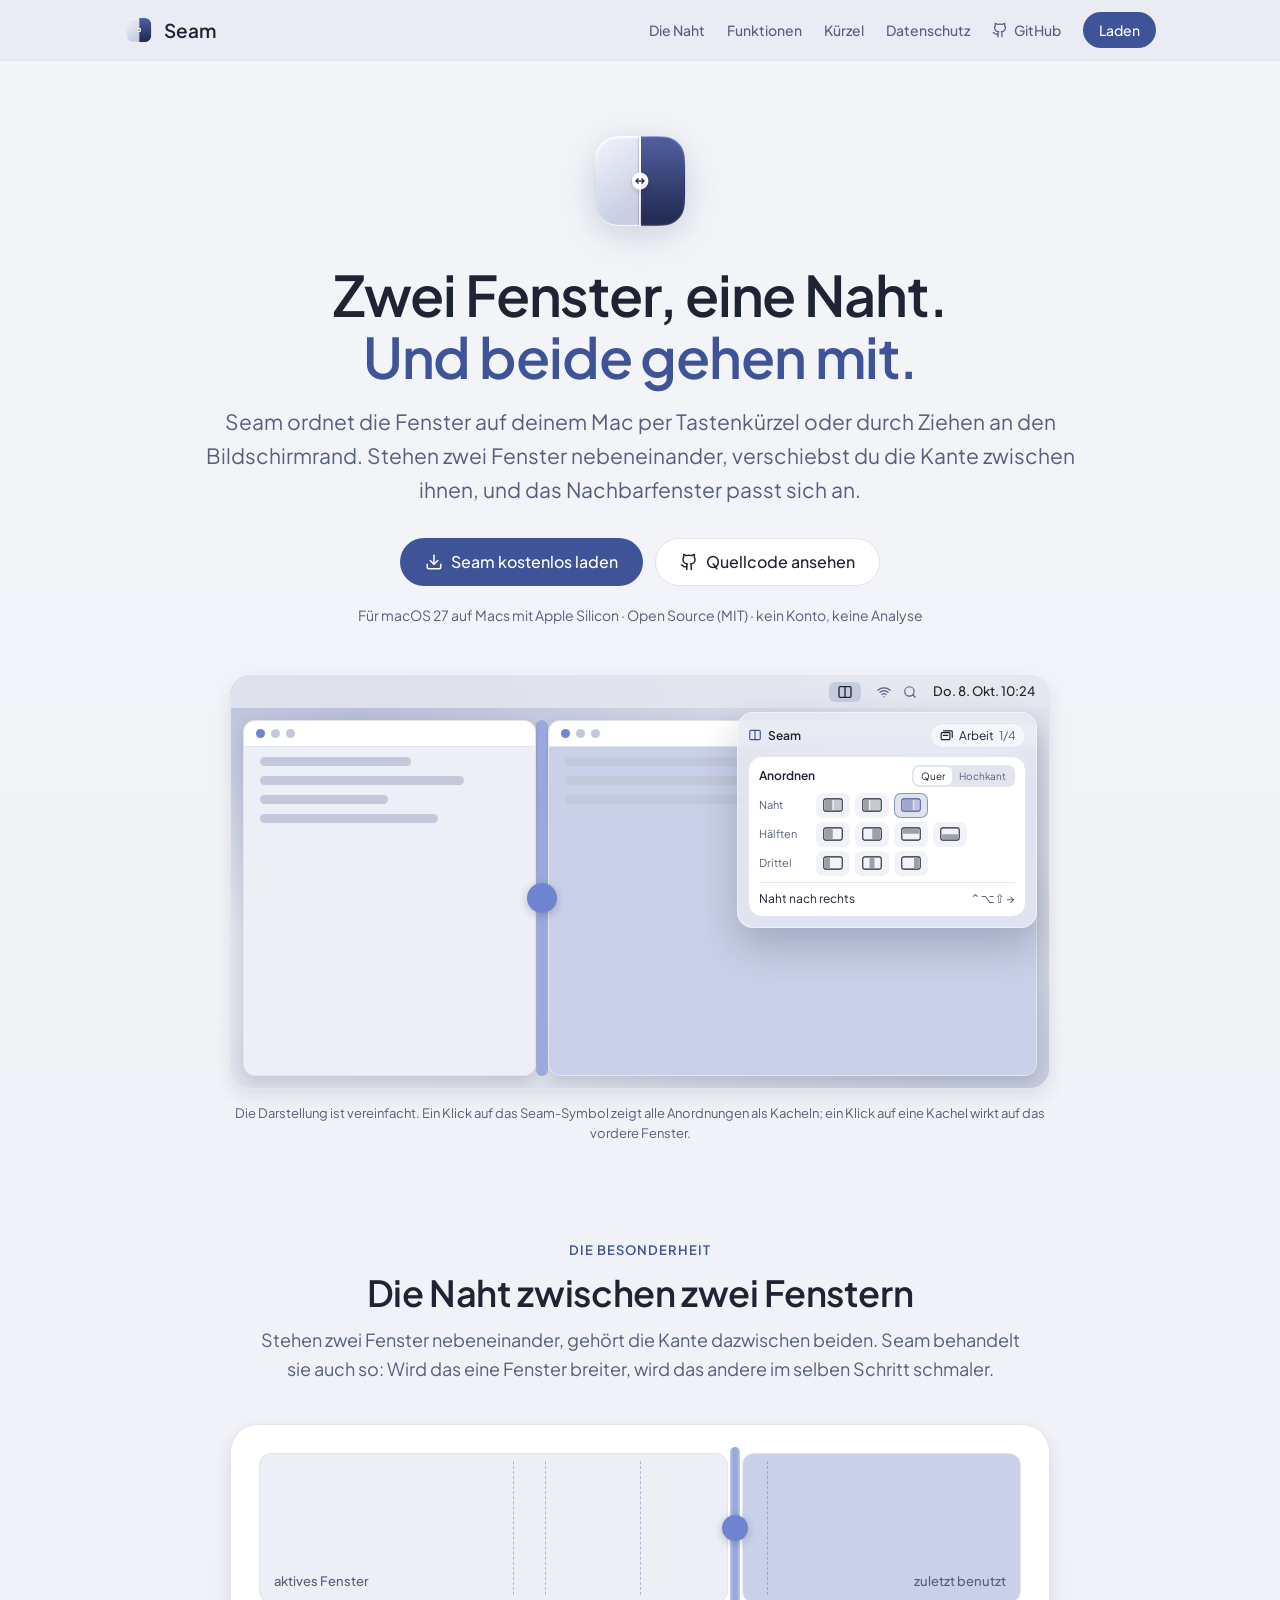
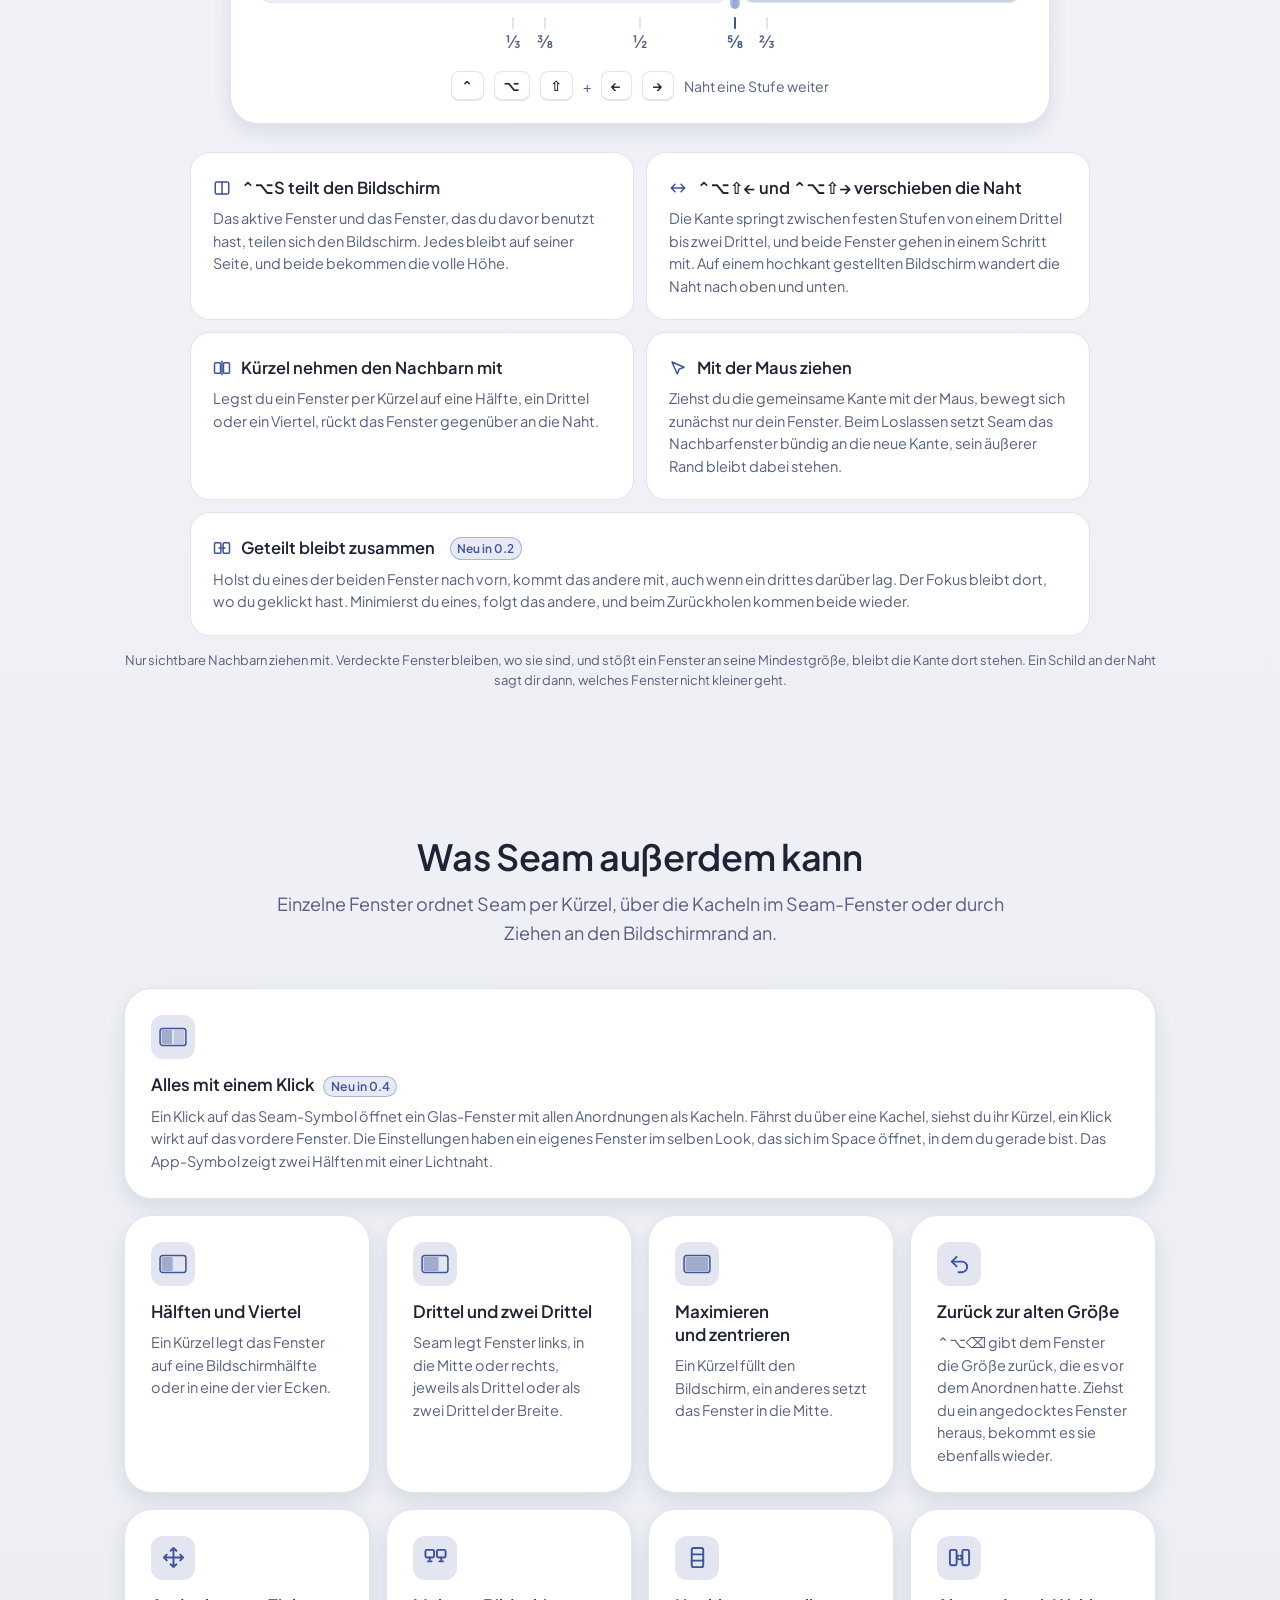
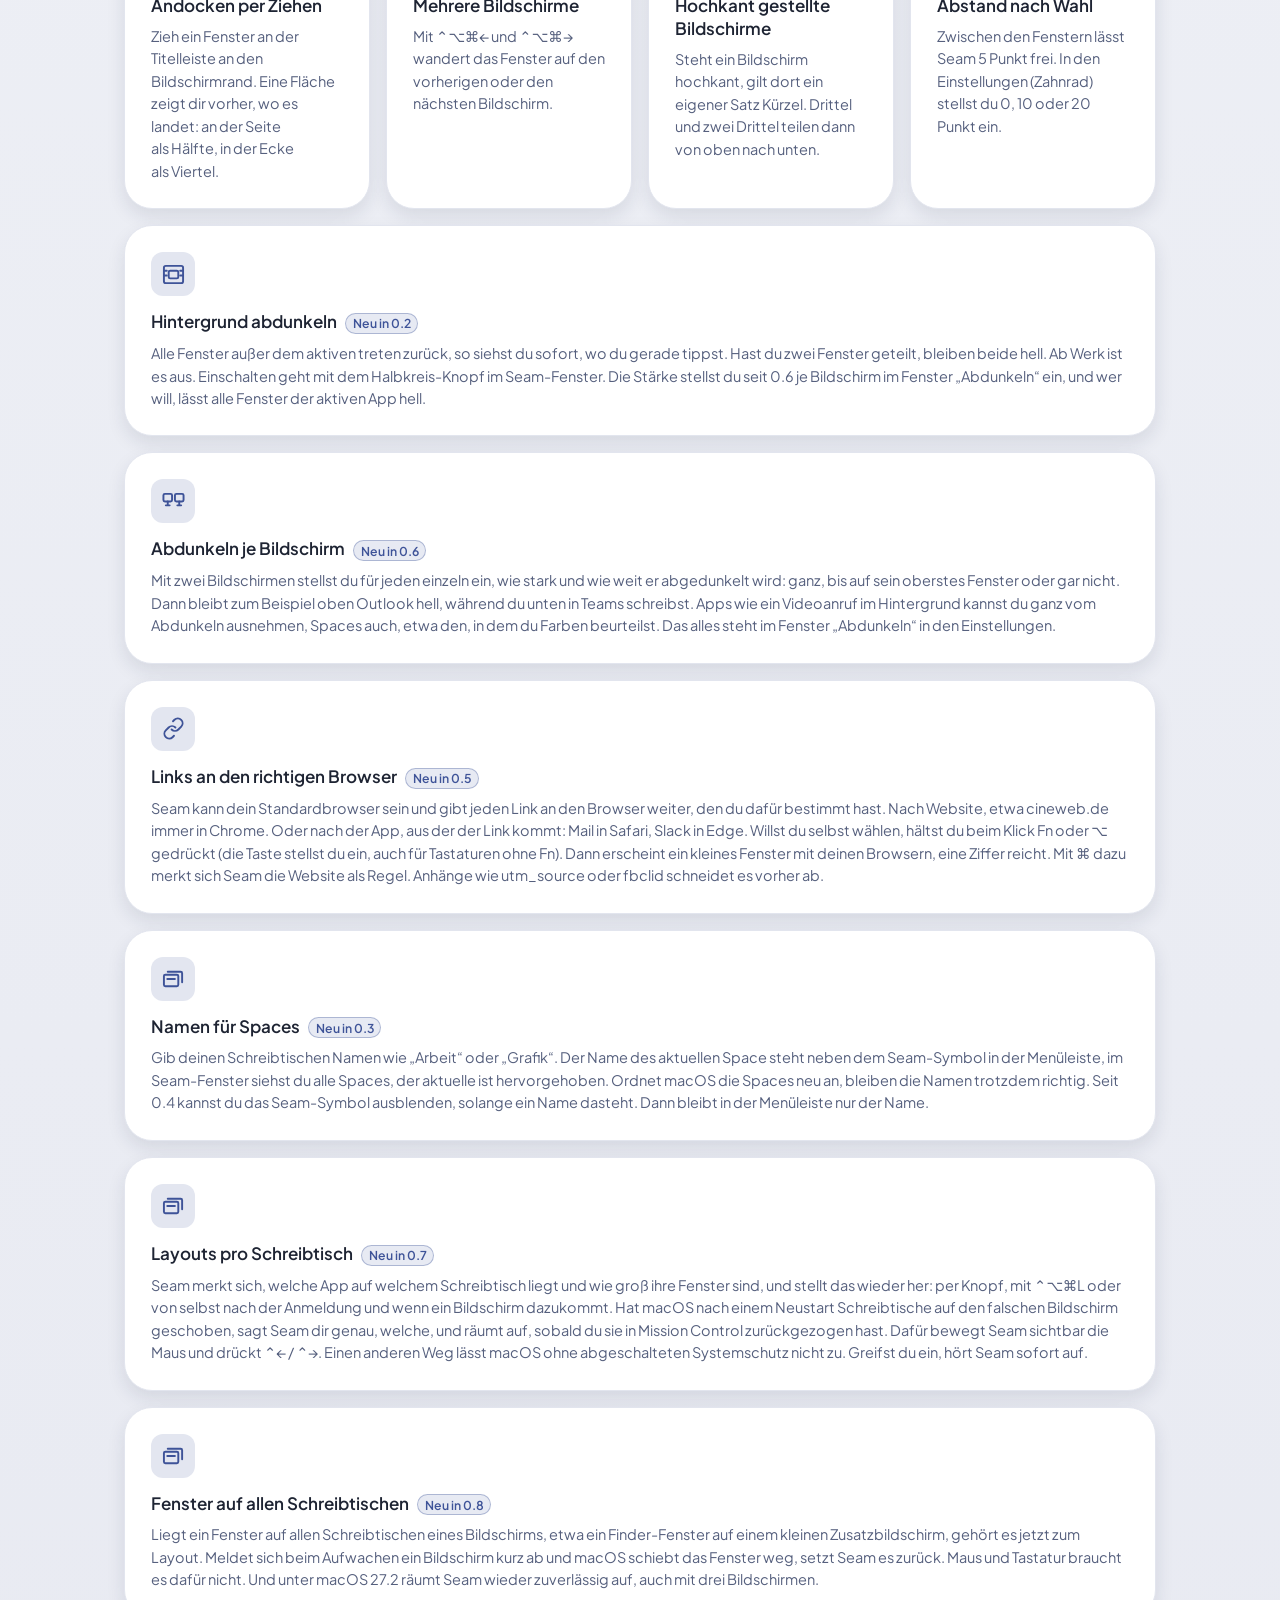
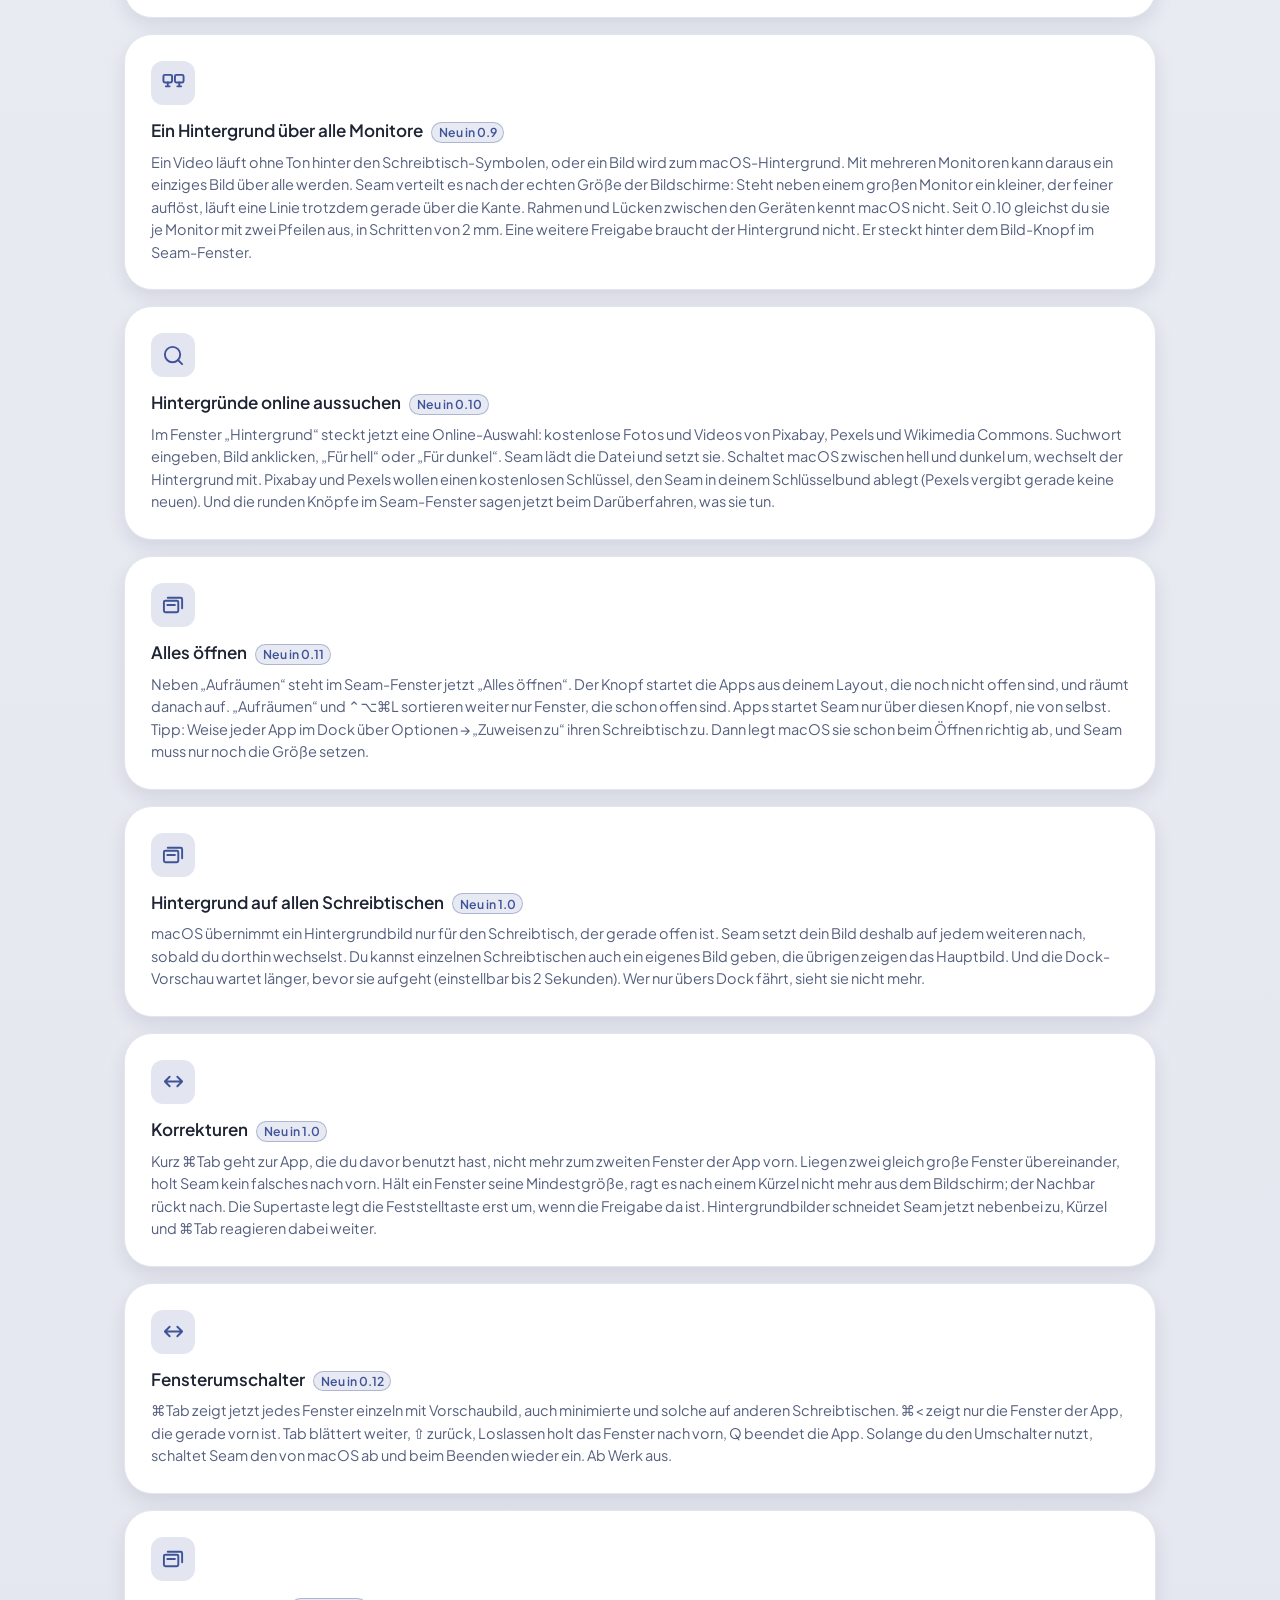
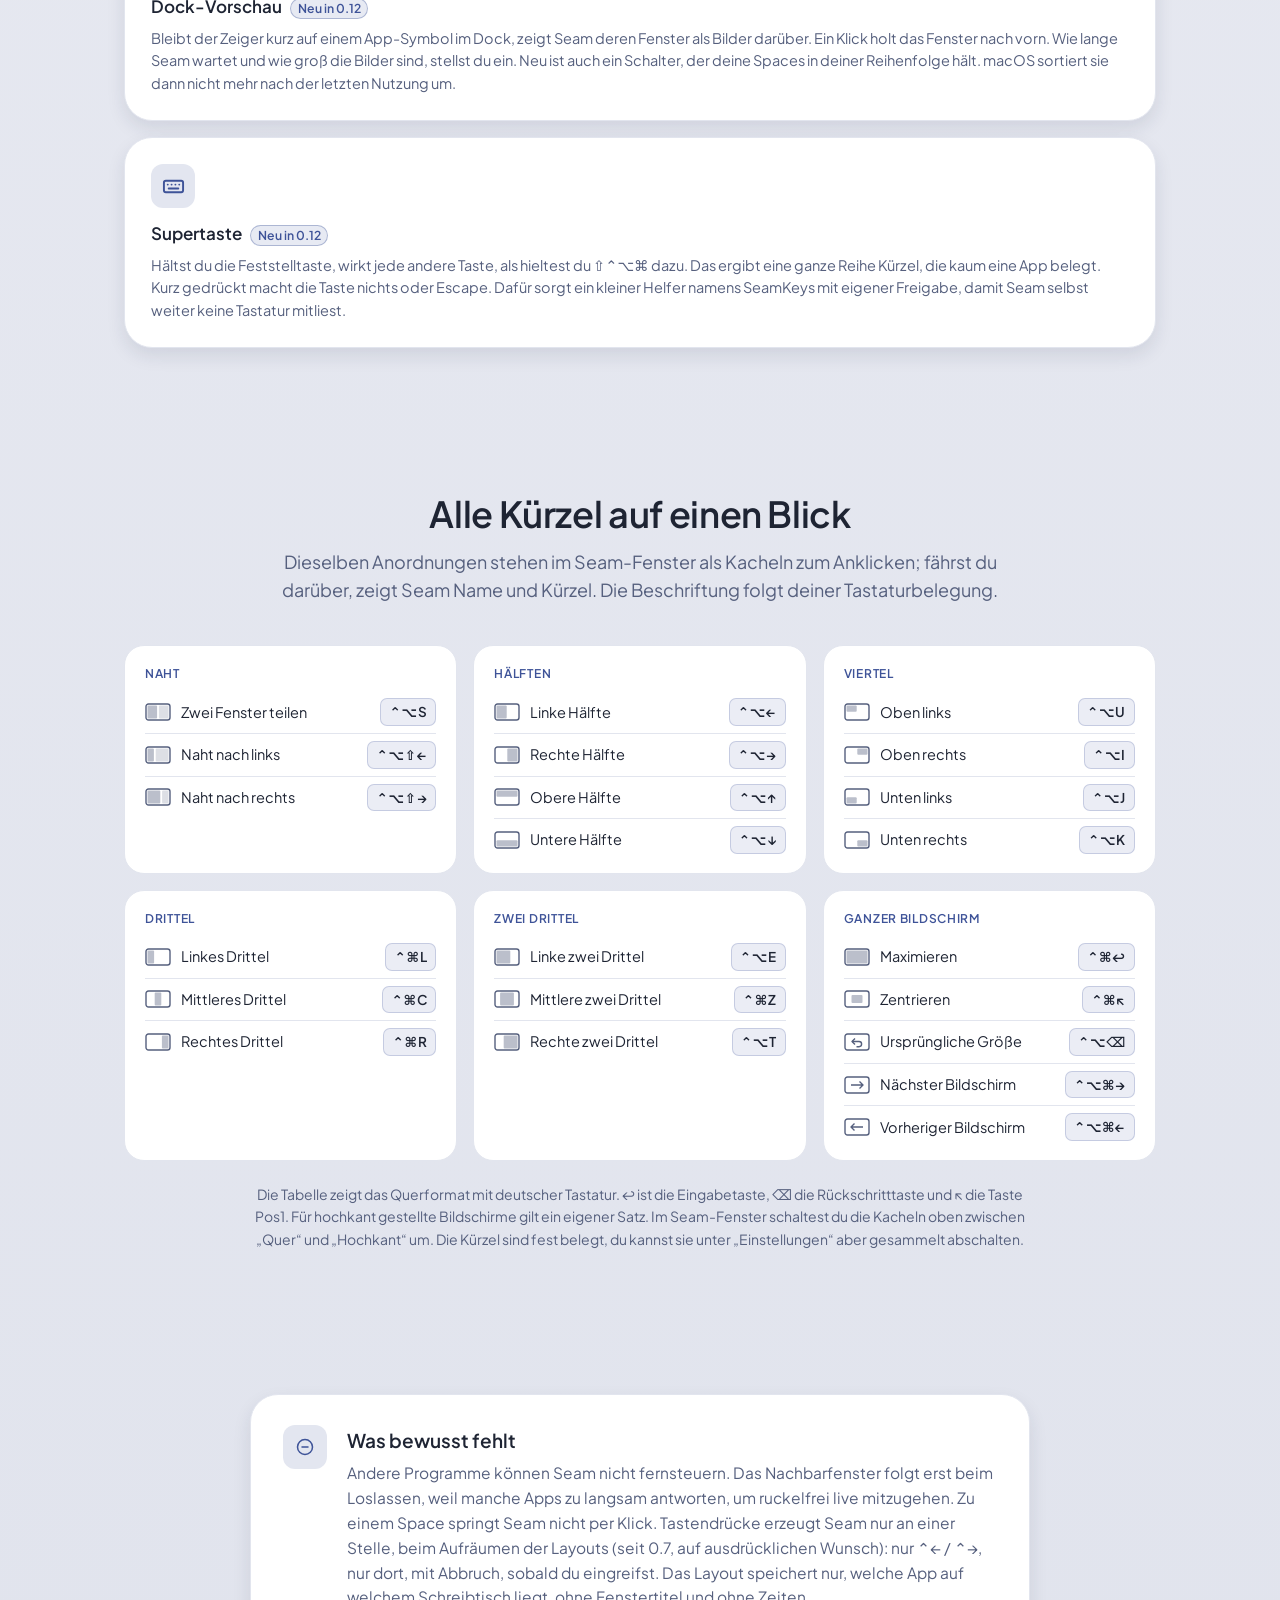
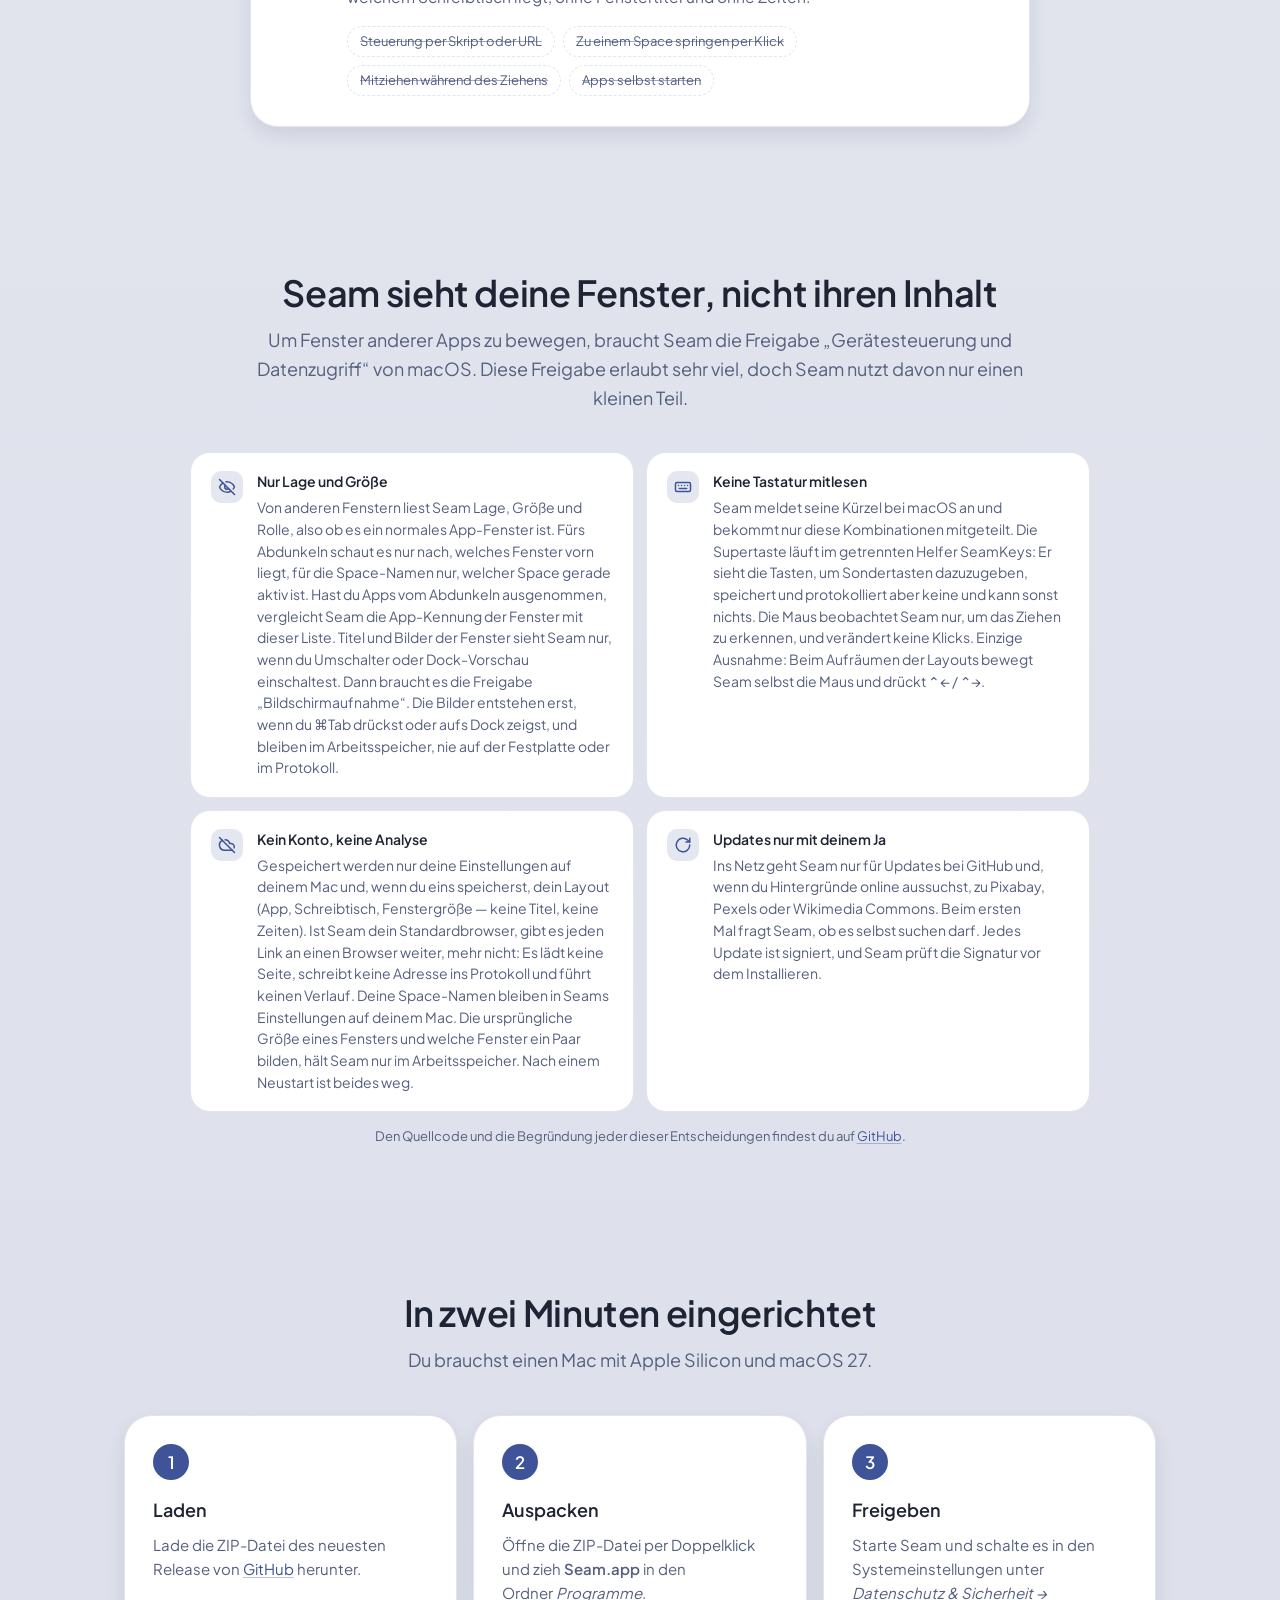
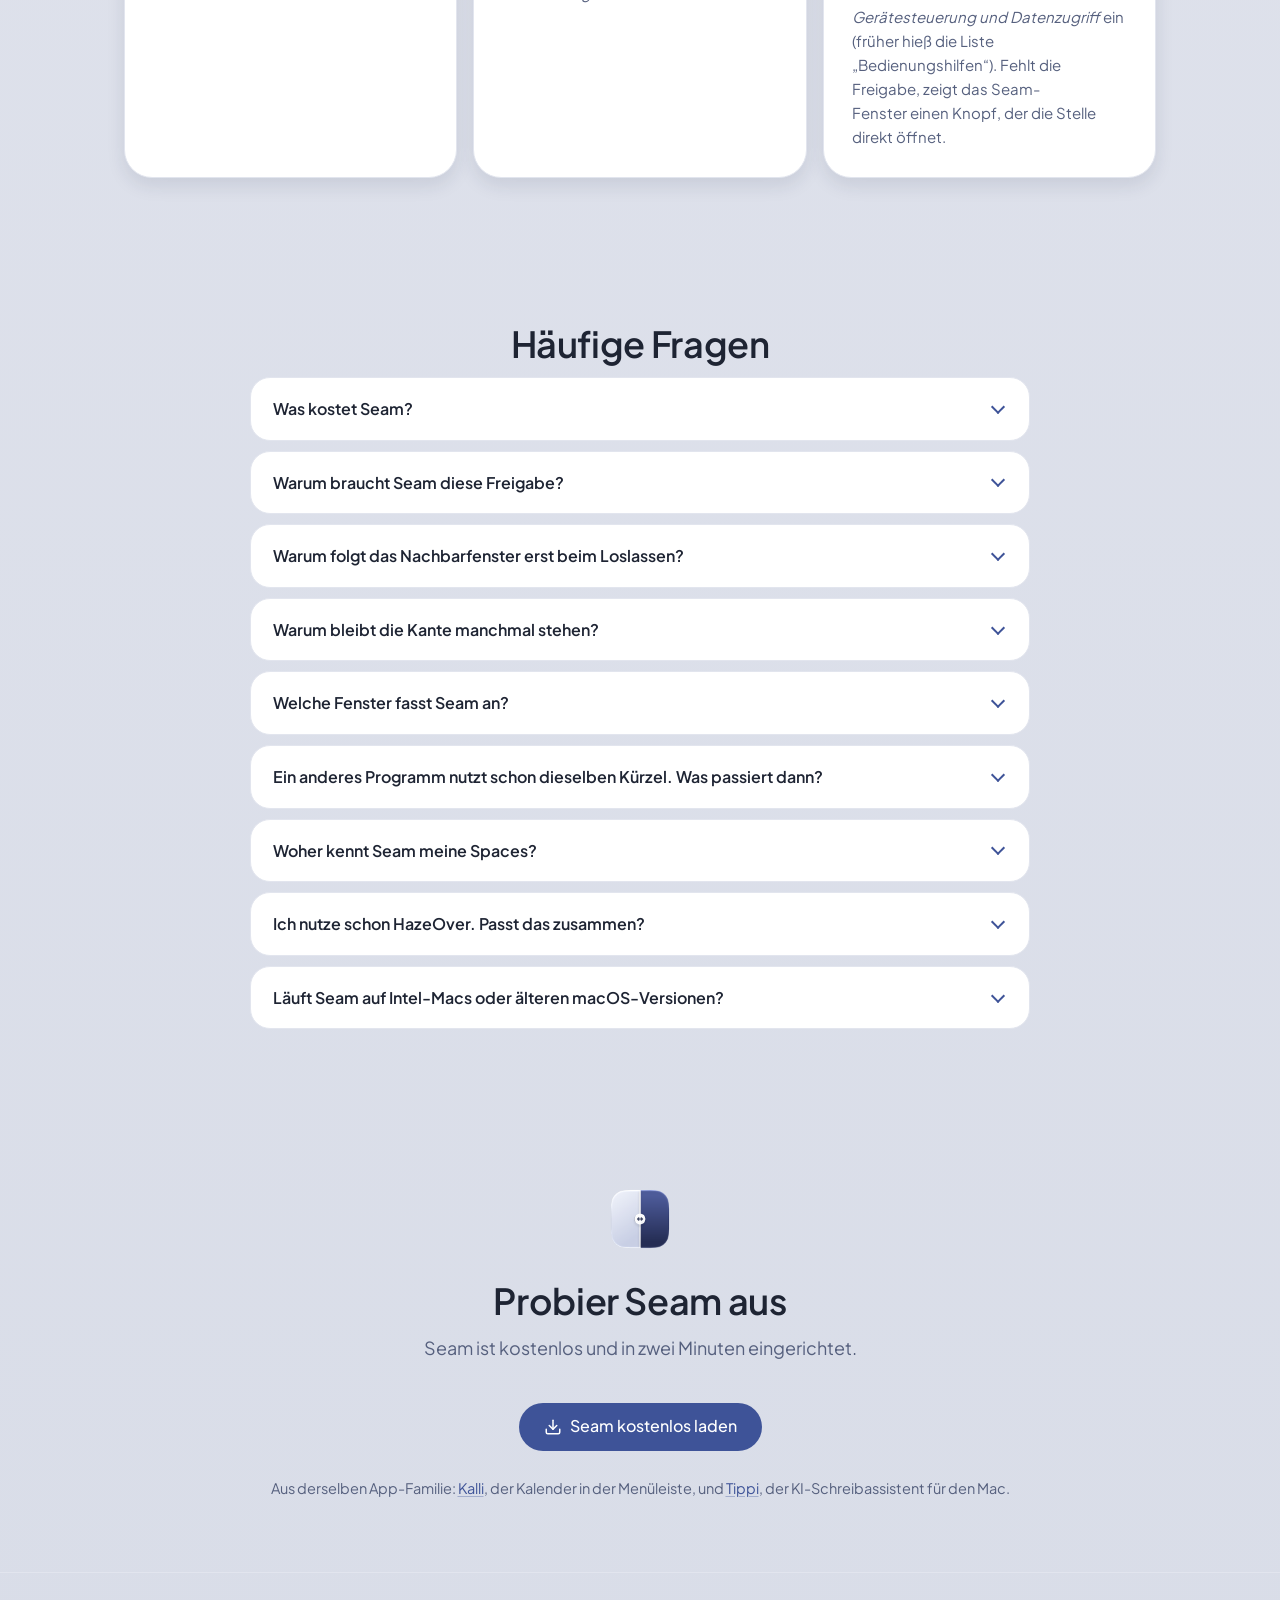
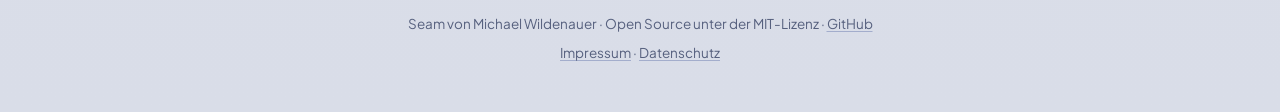
==== commit a330b90c: "1.0.0 — Hintergrund auf allen Spaces, Audit-Fixes - Hintergrund: auf jedem Space nachgesetzt, wahlwe" ====
--- a/docs/index.html
+++ b/docs/index.html
@@ -4,7 +4,7 @@
 <meta charset="UTF-8">
 <meta name="viewport" content="width=device-width, initial-scale=1.0">
 <!-- Erst erhöhen, wenn diese Seite gegen das Release gelesen wurde. -->
-<meta name="seam:documented-version" content="0.12.0">
+<meta name="seam:documented-version" content="1.0.0">
 <title>Seam: Fenster anordnen auf dem Mac, mit einer Naht zwischen zwei Fenstern</title>
 <meta name="description" content="Seam ordnet Fenster auf deinem Mac per Tastenkürzel oder durch Ziehen an. Zwei Fenster teilen sich eine Kante, und wenn du sie verschiebst, gehen beide mit. Kostenlos und Open Source.">
 <link rel="icon" href="favicon.png" type="image/png">
@@ -286,6 +286,16 @@
         <p>Neben „Aufräumen“ steht im Seam-Fenster jetzt „Alles öffnen“. Der Knopf startet die Apps aus deinem Layout, die noch nicht offen sind, und räumt danach auf. „Aufräumen“ und ⌃⌥⌘L sortieren weiter nur Fenster, die schon offen sind. Apps startet Seam nur über diesen Knopf, nie von selbst. Tipp: Weise jeder App im Dock über Optionen → „Zuweisen zu“ ihren Schreibtisch zu. Dann legt macOS sie schon beim Öffnen richtig ab, und Seam muss nur noch die Größe setzen.</p>
       </div>
       <div class="feature card wide">
+        <div class="icon"><svg class="ico" aria-hidden="true"><use href="#i-spaces"/></svg></div>
+        <h3>Hintergrund auf allen Schreibtischen <span class="tag">Neu in 1.0</span></h3>
+        <p>macOS übernimmt ein Hintergrundbild nur für den Schreibtisch, der gerade offen ist. Seam setzt dein Bild deshalb auf jedem weiteren nach, sobald du dorthin wechselst. Du kannst einzelnen Schreibtischen auch ein eigenes Bild geben, die übrigen zeigen das Hauptbild. Und die Dock-Vorschau wartet länger, bevor sie aufgeht (einstellbar bis 2 Sekunden). Wer nur übers Dock fährt, sieht sie nicht mehr.</p>
+      </div>
+      <div class="feature card wide">
+        <div class="icon"><svg class="ico" aria-hidden="true"><use href="#i-arrows"/></svg></div>
+        <h3>Korrekturen <span class="tag">Neu in 1.0</span></h3>
+        <p>Kurz ⌘Tab geht zur App, die du davor benutzt hast, nicht mehr zum zweiten Fenster der App vorn. Liegen zwei gleich große Fenster übereinander, holt Seam kein falsches nach vorn. Hält ein Fenster seine Mindestgröße, ragt es nach einem Kürzel nicht mehr aus dem Bildschirm; der Nachbar rückt nach. Die Supertaste legt die Feststelltaste erst um, wenn die Freigabe da ist. Hintergrundbilder schneidet Seam jetzt nebenbei zu, Kürzel und ⌘Tab reagieren dabei weiter.</p>
+      </div>
+      <div class="feature card wide">
         <div class="icon"><svg class="ico" aria-hidden="true"><use href="#i-arrows"/></svg></div>
         <h3>Fensterumschalter <span class="tag">Neu in 0.12</span></h3>
         <p>⌘Tab zeigt jetzt jedes Fenster einzeln mit Vorschaubild, auch minimierte und solche auf anderen Schreibtischen. ⌘&lt; zeigt nur die Fenster der App, die gerade vorn ist. Tab blättert weiter, ⇧ zurück, Loslassen holt das Fenster nach vorn, Q beendet die App. Solange du den Umschalter nutzt, schaltet Seam den von macOS ab und beim Beenden wieder ein. Ab Werk aus.</p>
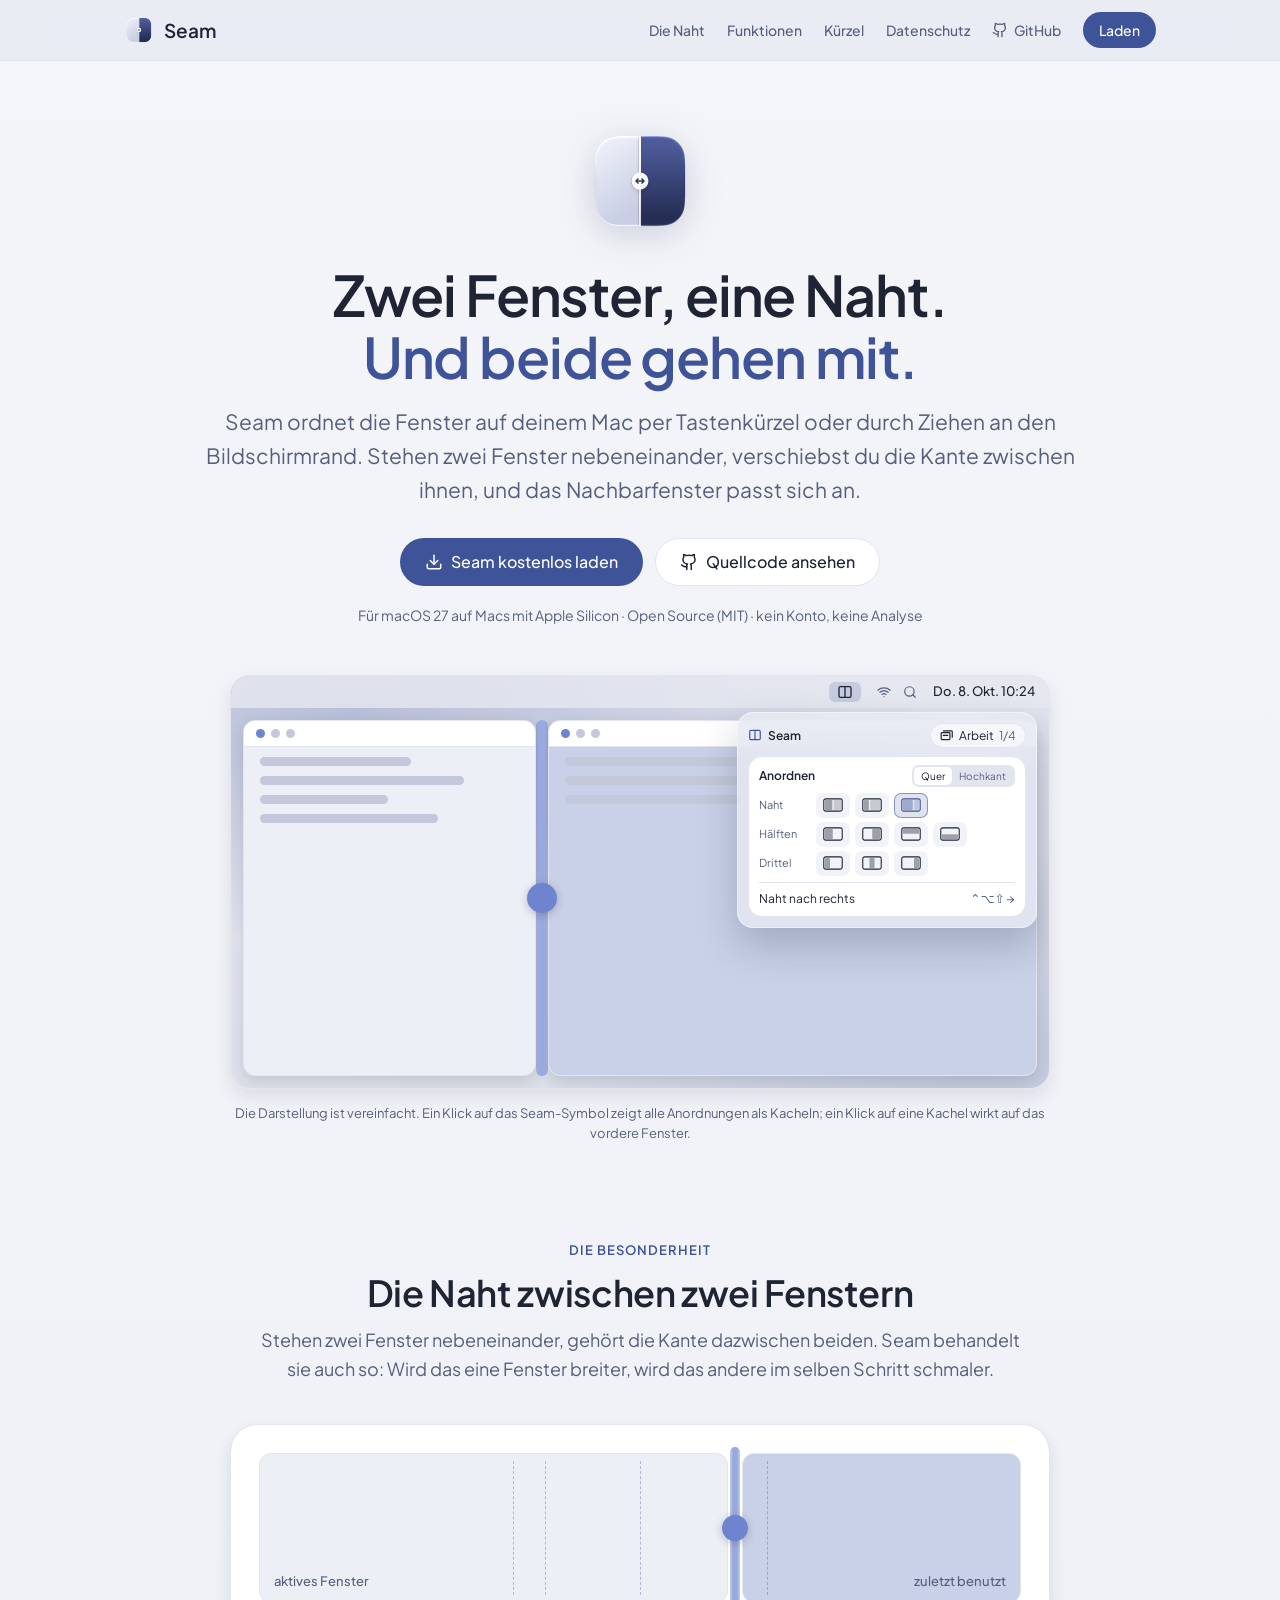
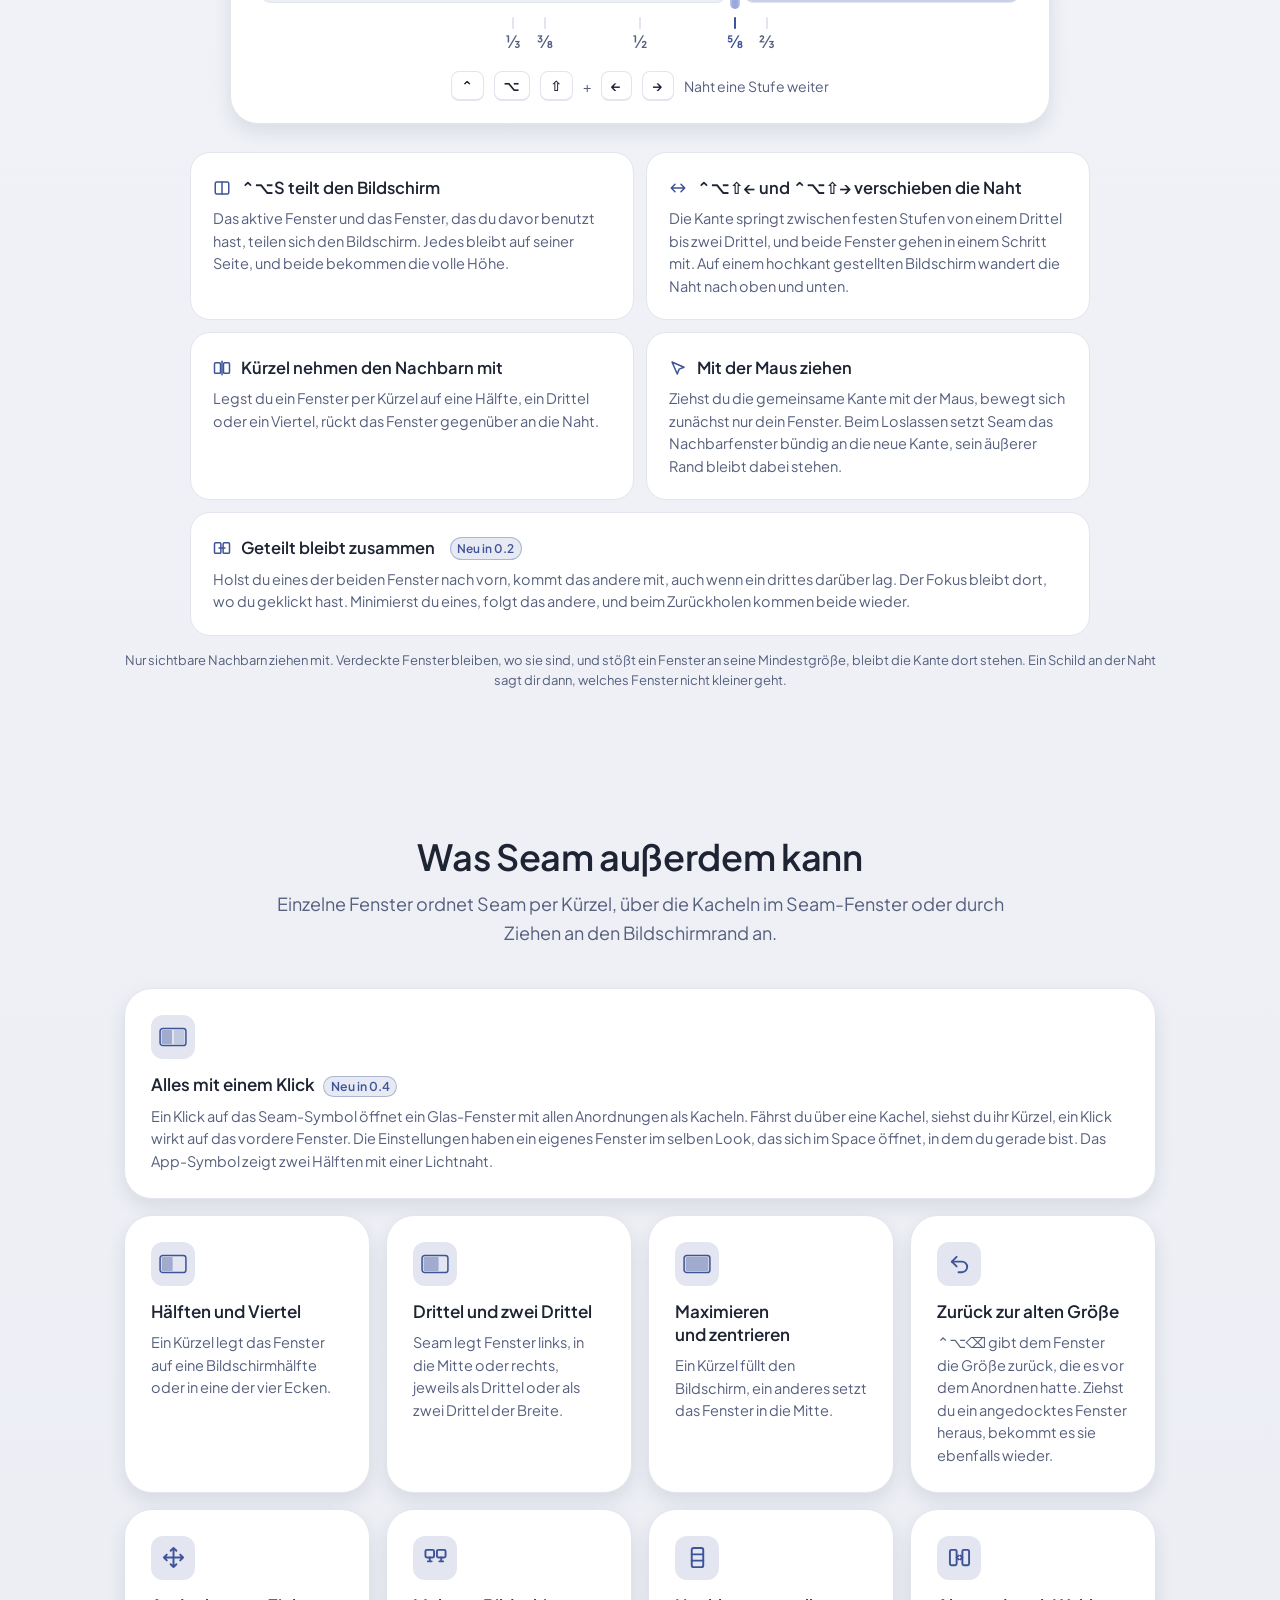
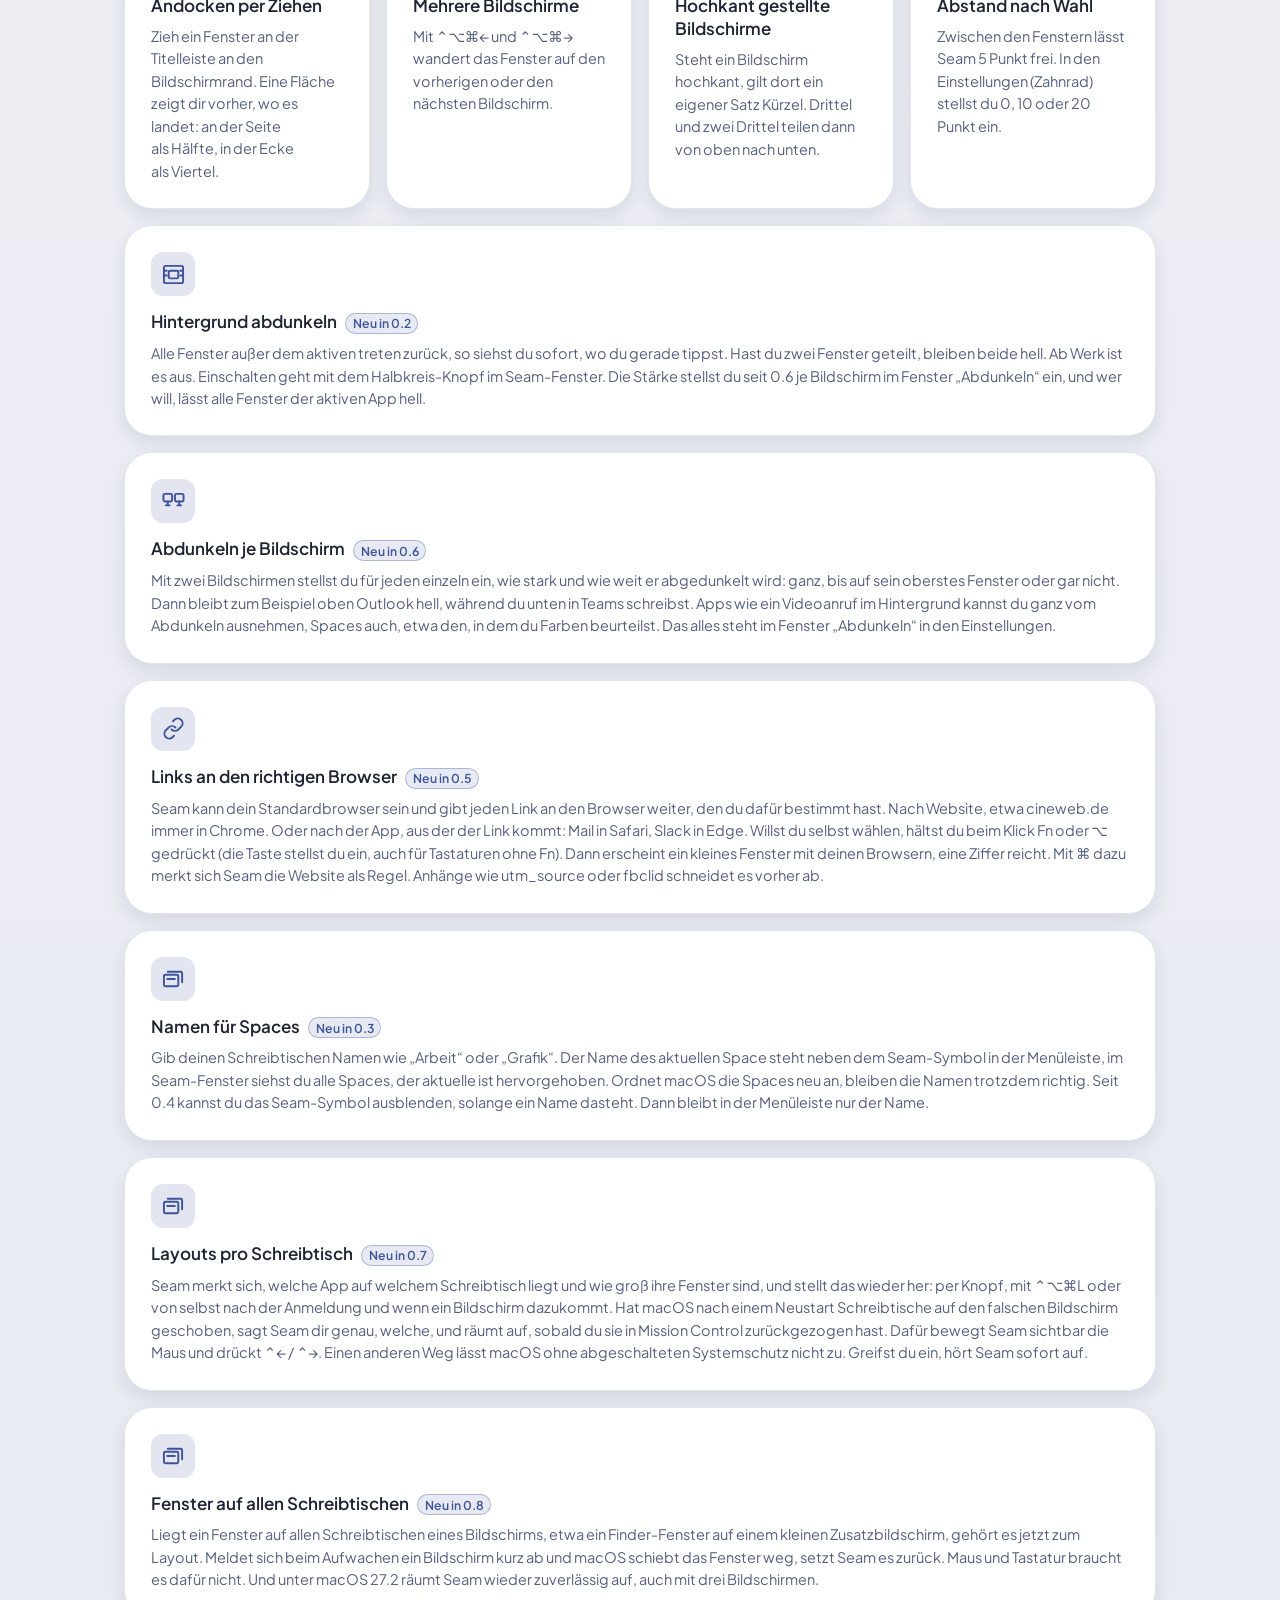
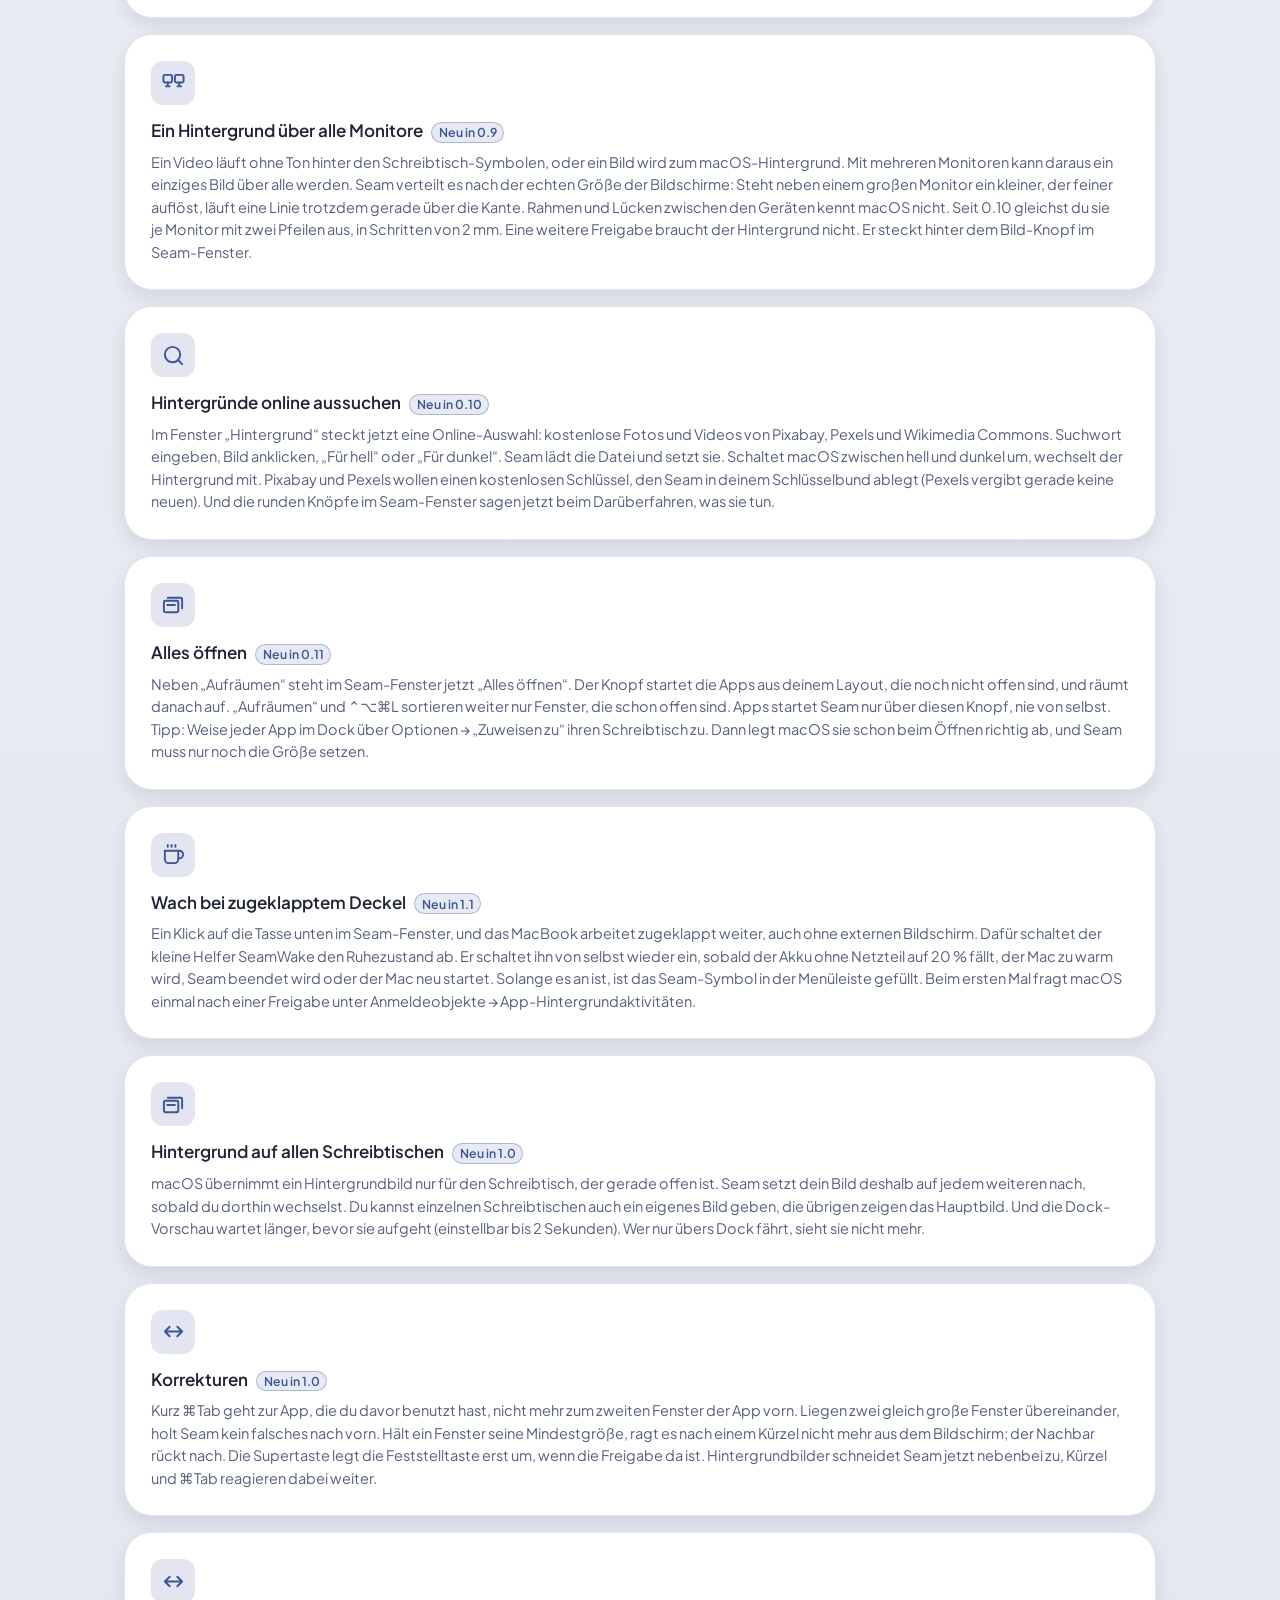
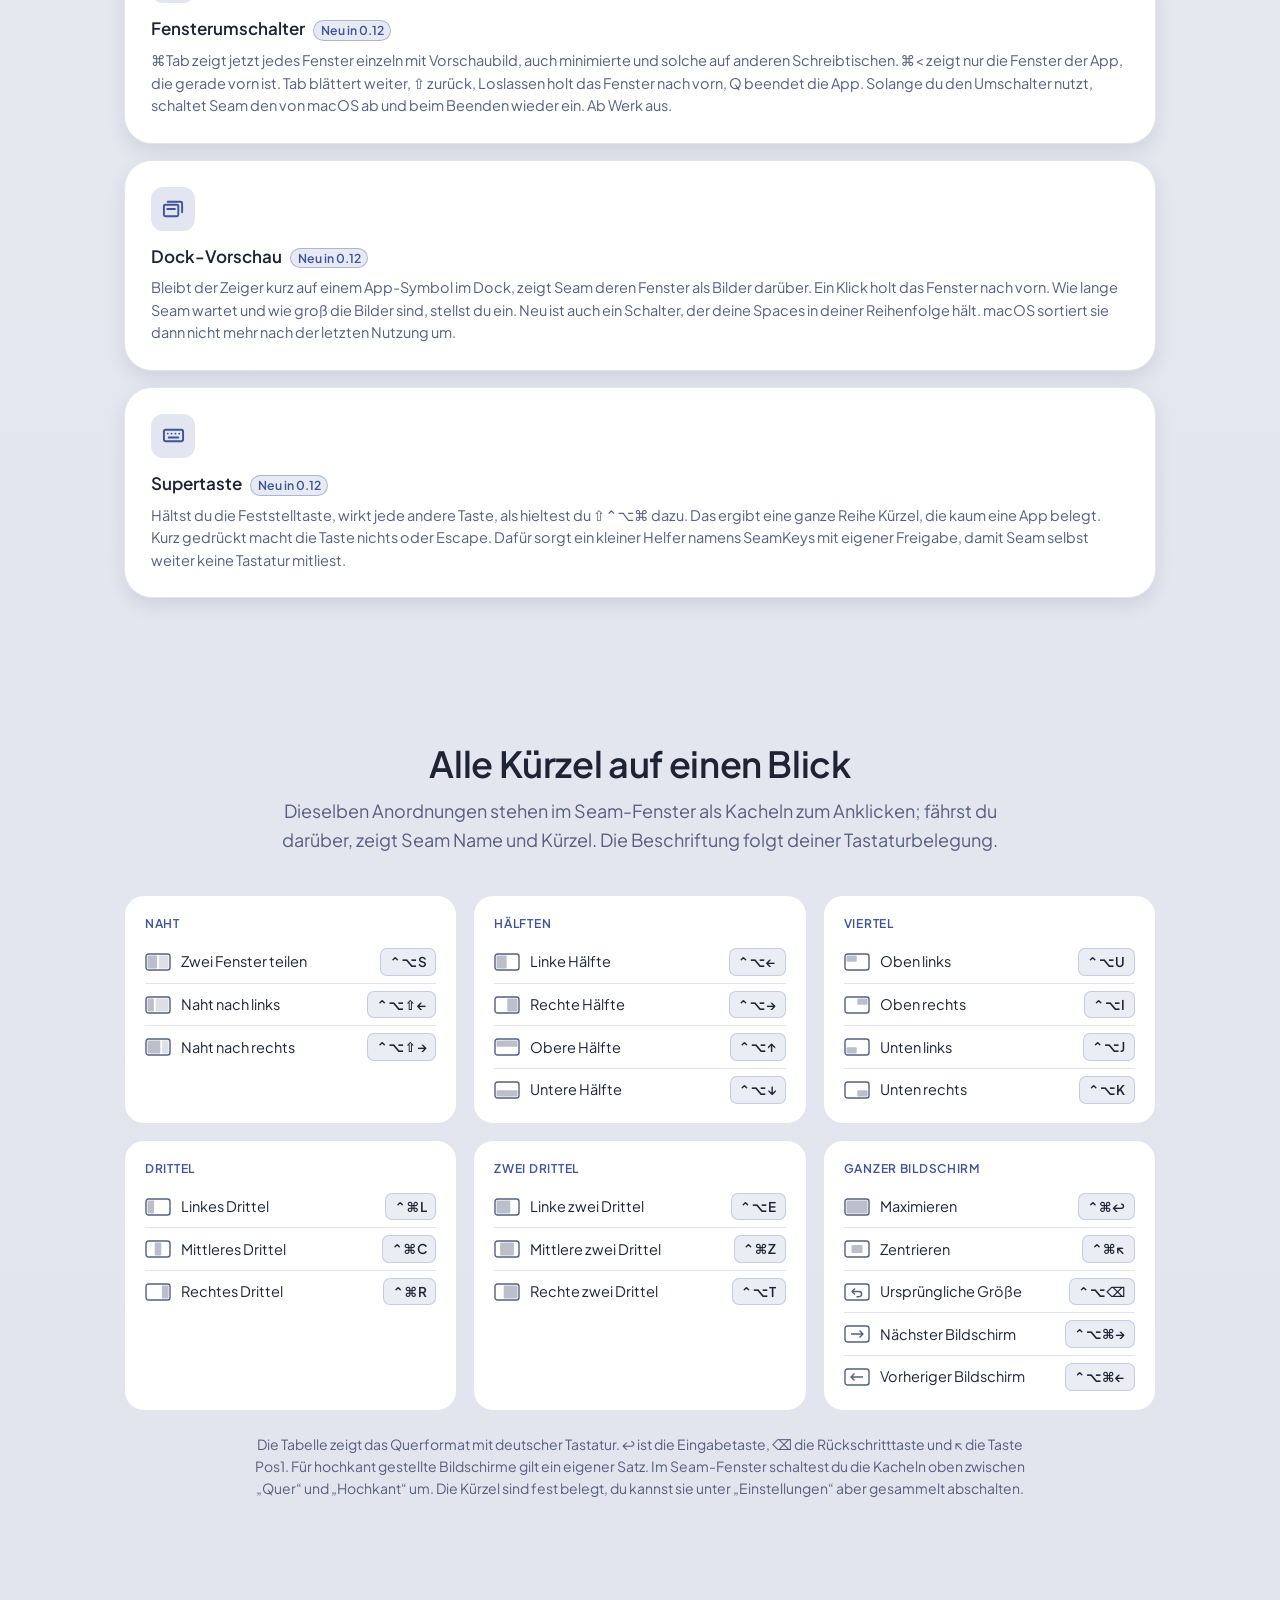
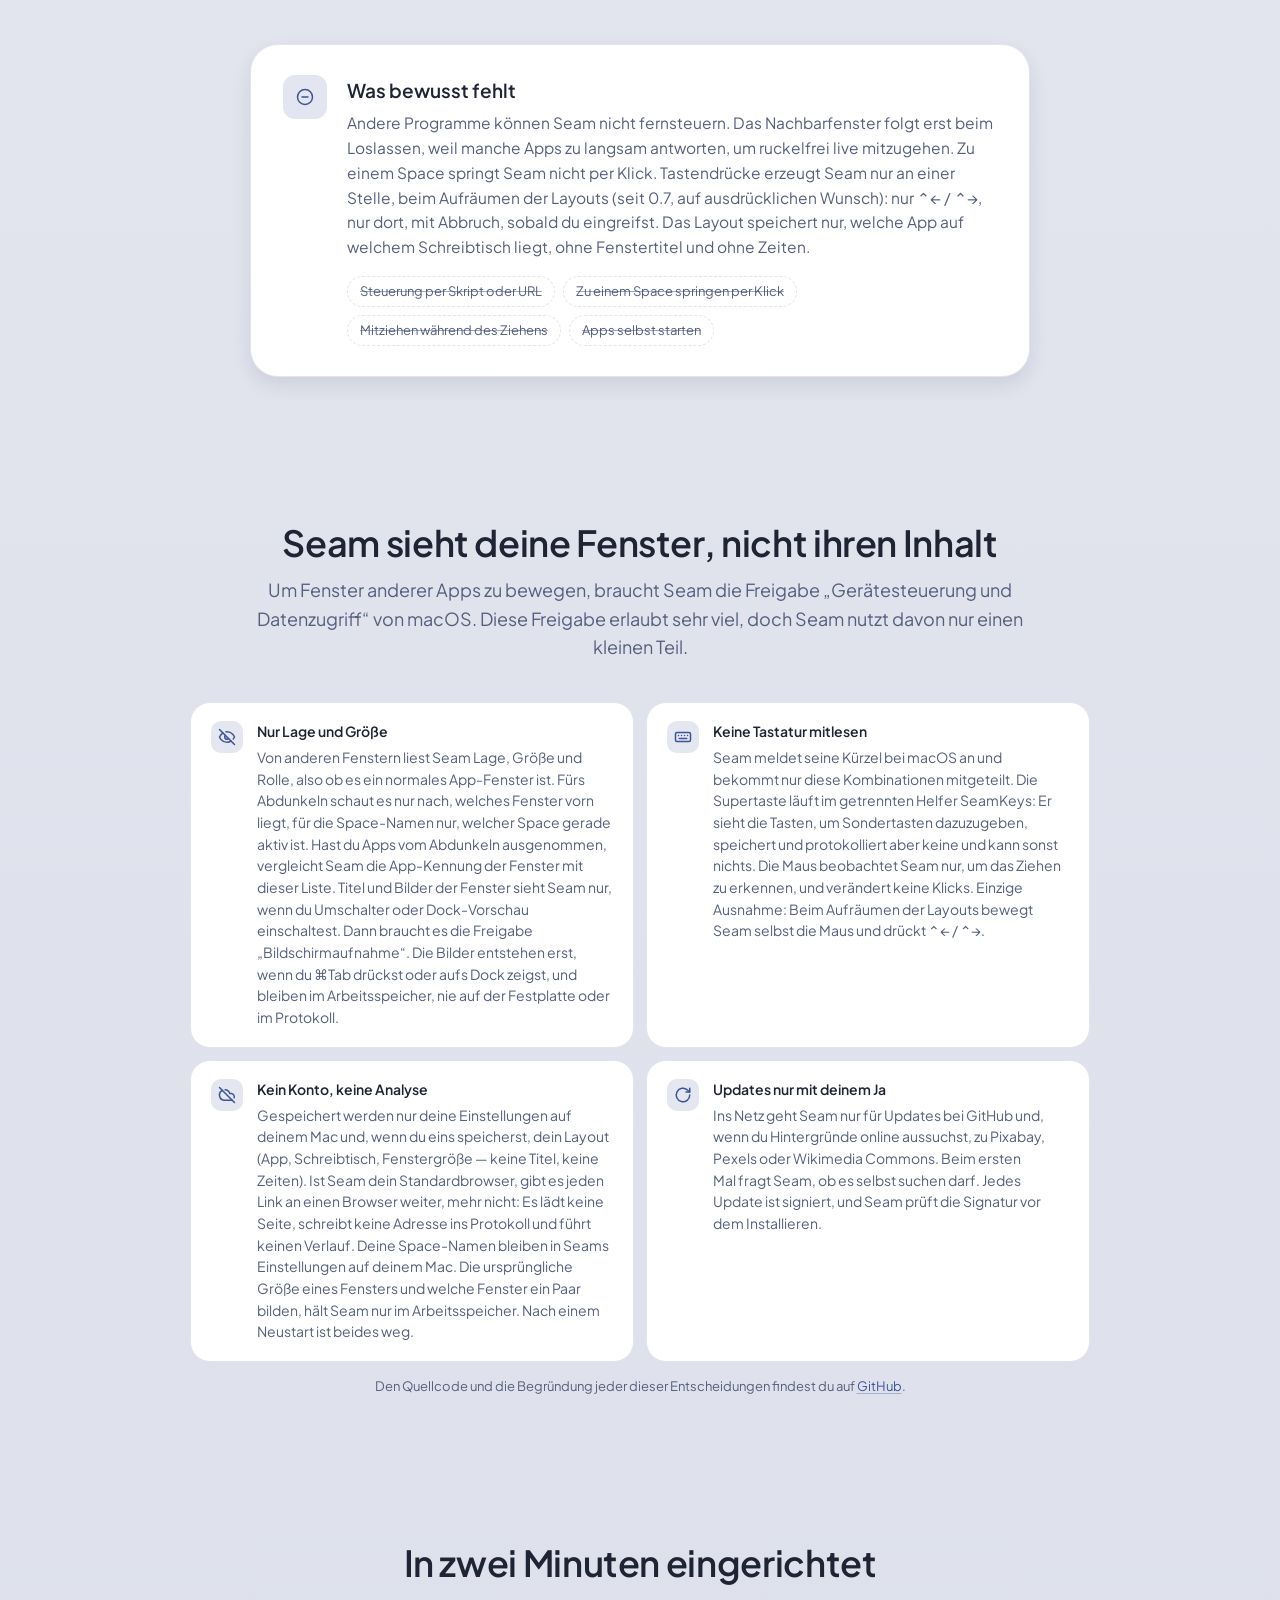
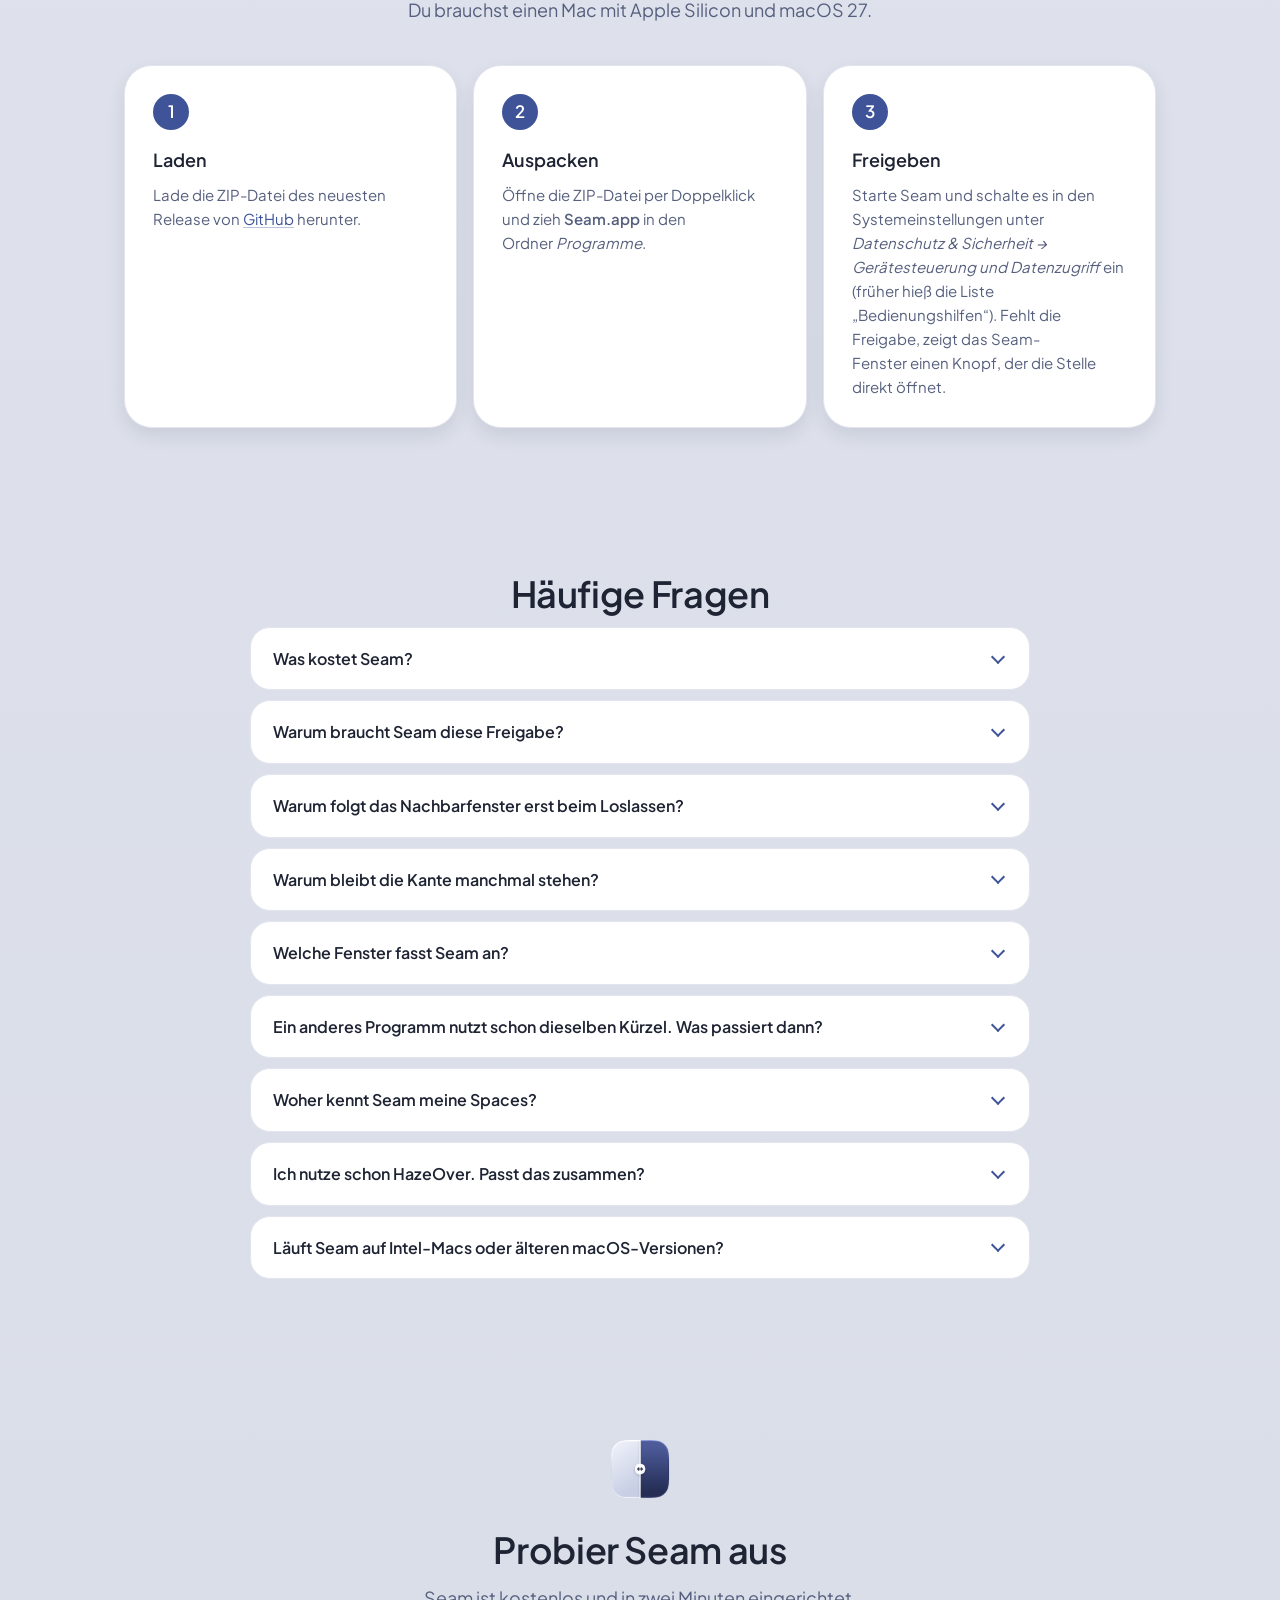
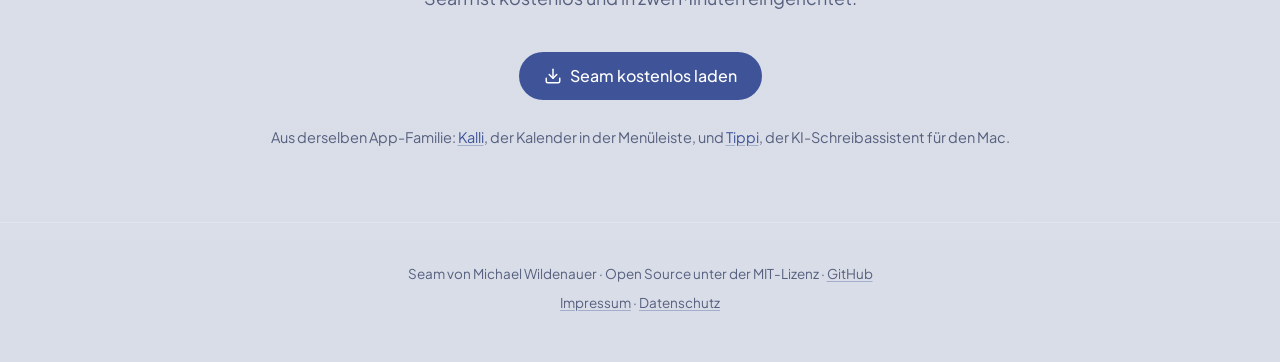
==== commit 3dcca2e7: "1.1.0 — Wach bei zugeklapptem Deckel Version, CHANGELOG, Website-Karte, One-Pager, Datenschutz (Seam" ====
--- a/docs/index.html
+++ b/docs/index.html
@@ -4,7 +4,7 @@
 <meta charset="UTF-8">
 <meta name="viewport" content="width=device-width, initial-scale=1.0">
 <!-- Erst erhöhen, wenn diese Seite gegen das Release gelesen wurde. -->
-<meta name="seam:documented-version" content="1.0.0">
+<meta name="seam:documented-version" content="1.1.0">
 <title>Seam: Fenster anordnen auf dem Mac, mit einer Naht zwischen zwei Fenstern</title>
 <meta name="description" content="Seam ordnet Fenster auf deinem Mac per Tastenkürzel oder durch Ziehen an. Zwei Fenster teilen sich eine Kante, und wenn du sie verschiebst, gehen beide mit. Kostenlos und Open Source.">
 <link rel="icon" href="favicon.png" type="image/png">
@@ -52,6 +52,7 @@
   <symbol id="i-focus" viewBox="0 0 24 24"><rect x="2" y="3" width="20" height="18" rx="2"/><rect x="7" y="8" width="10" height="8" rx="1.5"/><path d="M2 8h3M2 13h3M19 8h3M19 13h3"/></symbol>
   <symbol id="i-spaces" viewBox="0 0 24 24"><rect x="2" y="8" width="15" height="12" rx="1.5"/><path d="M6 5h13.5A1.5 1.5 0 0 1 21 6.5V16"/><path d="M5.5 12.5h8"/></symbol>
   <symbol id="i-link" viewBox="0 0 24 24"><path d="M10 13a5 5 0 0 0 7.07 0l3-3a5 5 0 0 0-7.07-7.07l-1.5 1.5"/><path d="M14 11a5 5 0 0 0-7.07 0l-3 3a5 5 0 0 0 7.07 7.07l1.5-1.5"/></symbol>
+  <symbol id="i-cup" viewBox="0 0 24 24"><path d="M17 8h1a4 4 0 1 1 0 8h-1"/><path d="M3 8h14v9a4 4 0 0 1-4 4H7a4 4 0 0 1-4-4Z"/><path d="M6 2v2M10 2v2M14 2v2"/></symbol>
   <symbol id="i-minus" viewBox="0 0 24 24"><circle cx="12" cy="12" r="10"/><path d="M8 12h8"/></symbol>
 
   <!-- Lage-Piktogramme: Bildschirm mit Zielfläche, wie die Kacheln im Seam-Fenster -->
@@ -286,6 +287,11 @@
         <p>Neben „Aufräumen“ steht im Seam-Fenster jetzt „Alles öffnen“. Der Knopf startet die Apps aus deinem Layout, die noch nicht offen sind, und räumt danach auf. „Aufräumen“ und ⌃⌥⌘L sortieren weiter nur Fenster, die schon offen sind. Apps startet Seam nur über diesen Knopf, nie von selbst. Tipp: Weise jeder App im Dock über Optionen → „Zuweisen zu“ ihren Schreibtisch zu. Dann legt macOS sie schon beim Öffnen richtig ab, und Seam muss nur noch die Größe setzen.</p>
       </div>
       <div class="feature card wide">
+        <div class="icon"><svg class="ico" aria-hidden="true"><use href="#i-cup"/></svg></div>
+        <h3>Wach bei zugeklapptem Deckel <span class="tag">Neu in 1.1</span></h3>
+        <p>Ein Klick auf die Tasse unten im Seam-Fenster, und das MacBook arbeitet zugeklappt weiter, auch ohne externen Bildschirm. Dafür schaltet der kleine Helfer SeamWake den Ruhezustand ab. Er schaltet ihn von selbst wieder ein, sobald der Akku ohne Netzteil auf 20 % fällt, der Mac zu warm wird, Seam beendet wird oder der Mac neu startet. Solange es an ist, ist das Seam-Symbol in der Menüleiste gefüllt. Beim ersten Mal fragt macOS einmal nach einer Freigabe unter Anmeldeobjekte → App-Hintergrundaktivitäten.</p>
+      </div>
+      <div class="feature card wide">
         <div class="icon"><svg class="ico" aria-hidden="true"><use href="#i-spaces"/></svg></div>
         <h3>Hintergrund auf allen Schreibtischen <span class="tag">Neu in 1.0</span></h3>
         <p>macOS übernimmt ein Hintergrundbild nur für den Schreibtisch, der gerade offen ist. Seam setzt dein Bild deshalb auf jedem weiteren nach, sobald du dorthin wechselst. Du kannst einzelnen Schreibtischen auch ein eigenes Bild geben, die übrigen zeigen das Hauptbild. Und die Dock-Vorschau wartet länger, bevor sie aufgeht (einstellbar bis 2 Sekunden). Wer nur übers Dock fährt, sieht sie nicht mehr.</p>
@@ -418,7 +424,7 @@
     <h2>Häufige Fragen</h2>
     <div class="faq">
       <details><summary>Was kostet Seam?</summary><p>Seam kostet nichts. Es ist Open Source unter der MIT-Lizenz, ohne Abo und ohne Werbung.</p></details>
-      <details><summary>Warum braucht Seam diese Freigabe?</summary><p>Ohne diese Freigabe darf keine App die Fenster anderer Apps verschieben. Weitere Freigaben braucht Seam nicht, also weder Eingabeüberwachung noch Bildschirmaufnahme.</p></details>
+      <details><summary>Warum braucht Seam diese Freigabe?</summary><p>Ohne diese Freigabe darf keine App die Fenster anderer Apps verschieben. Für das Grundgerüst braucht Seam keine weiteren Freigaben, also weder Eingabeüberwachung noch Bildschirmaufnahme. Nur Zusatzfunktionen, die du selbst einschaltest, fragen eigens: Umschalter und Dock-Vorschau nach der Bildschirmaufnahme, die Supertaste für ihren Helfer, „Wach bei zugeklapptem Deckel“ nach den App-Hintergrundaktivitäten.</p></details>
       <details><summary>Warum folgt das Nachbarfenster erst beim Loslassen?</summary><p>Manche Apps brauchen für jede Größenänderung spürbar lange, Outlook in Messungen bis zu 56 Millisekunden. Live mitgezogen hätte das geruckelt. Deshalb bewegt sich während des Ziehens nur dein Fenster, und beim Loslassen setzt Seam den Nachbarn in einem Schritt an die neue Kante.</p></details>
       <details><summary>Warum bleibt die Kante manchmal stehen?</summary><p>Viele Apps legen fest, wie klein ihr Fenster höchstens werden darf. Erreicht das Nachbarfenster diese Grenze, bleibt die Naht dort stehen, damit sich die Fenster nicht überlappen.</p></details>
       <details><summary>Welche Fenster fasst Seam an?</summary><p>Seam bewegt nur normale App-Fenster. Dialoge, das Dock und andere Systemflächen lässt Seam in Ruhe, ebenso Fenster im Vollbild. Minimierte Fenster verschiebt es nicht. Nur den Partner eines geteilten Paars minimiert es mit und holt ihn zurück.</p></details>
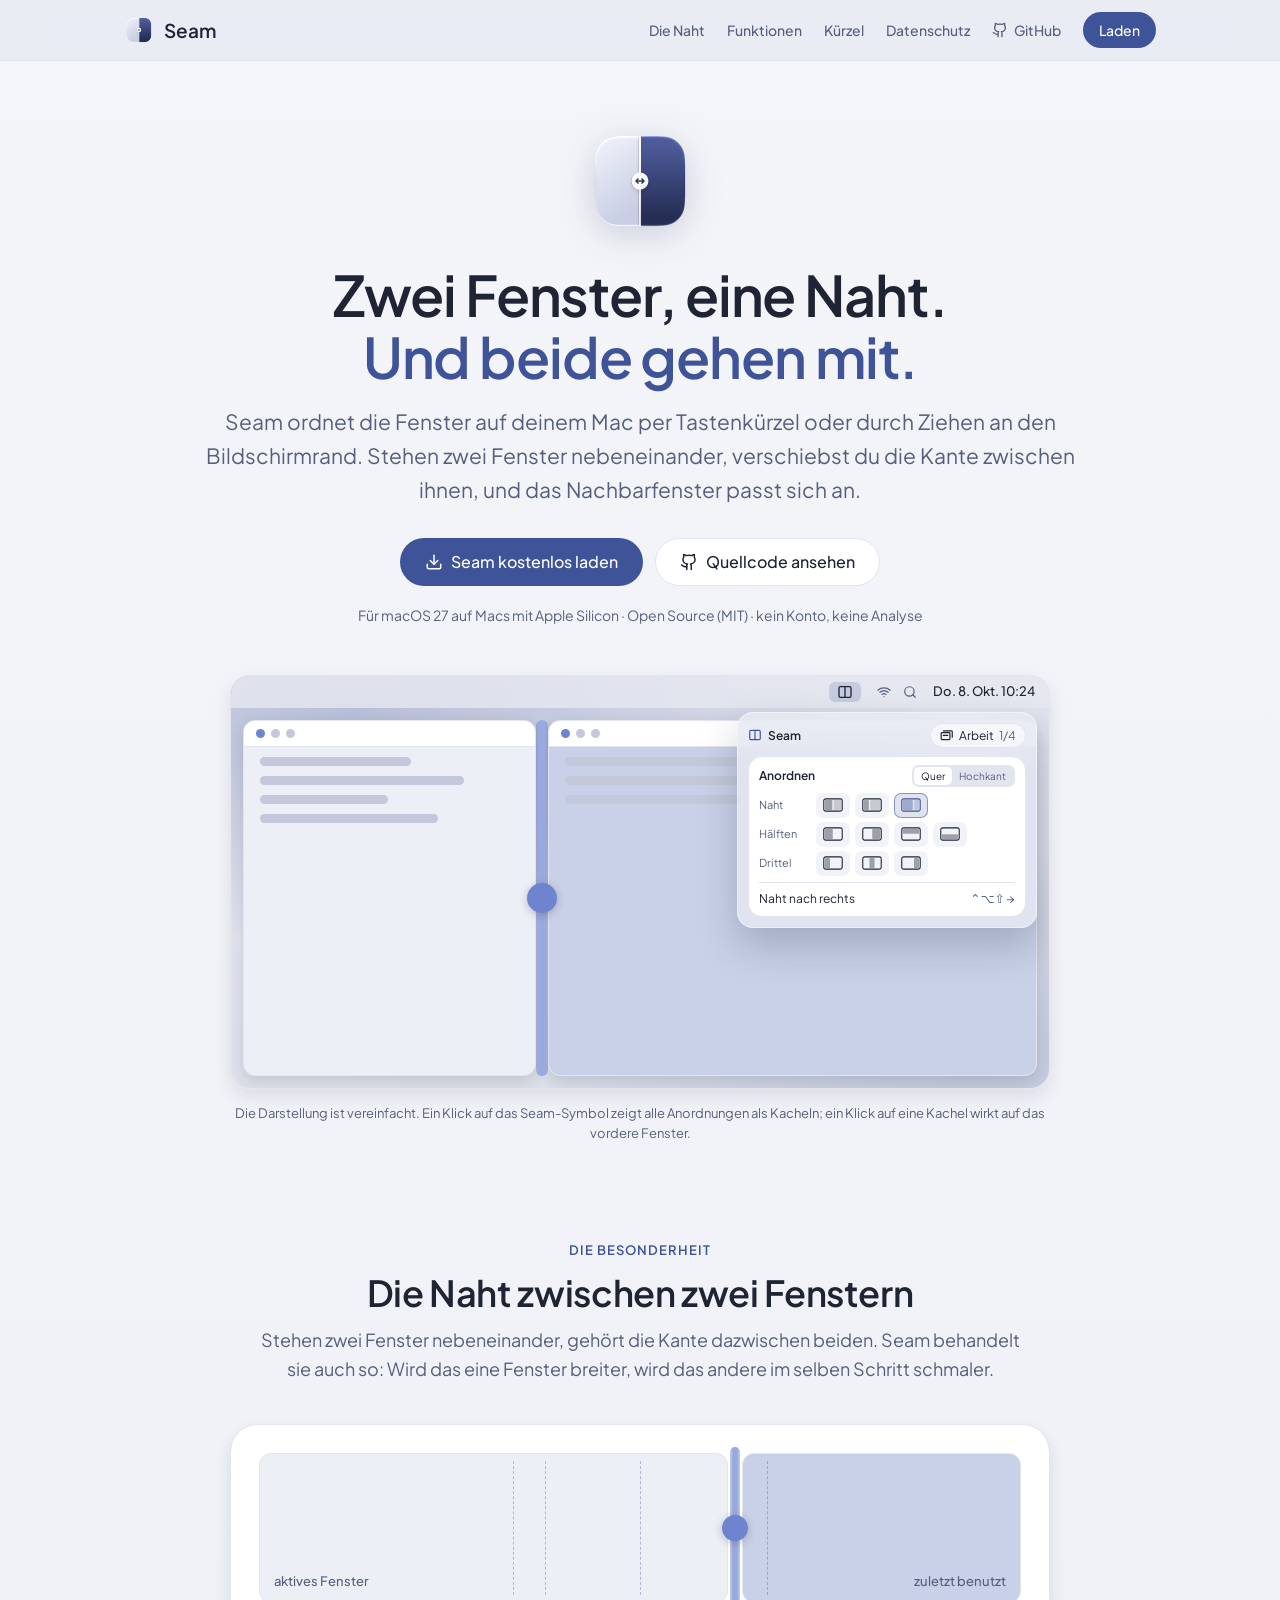
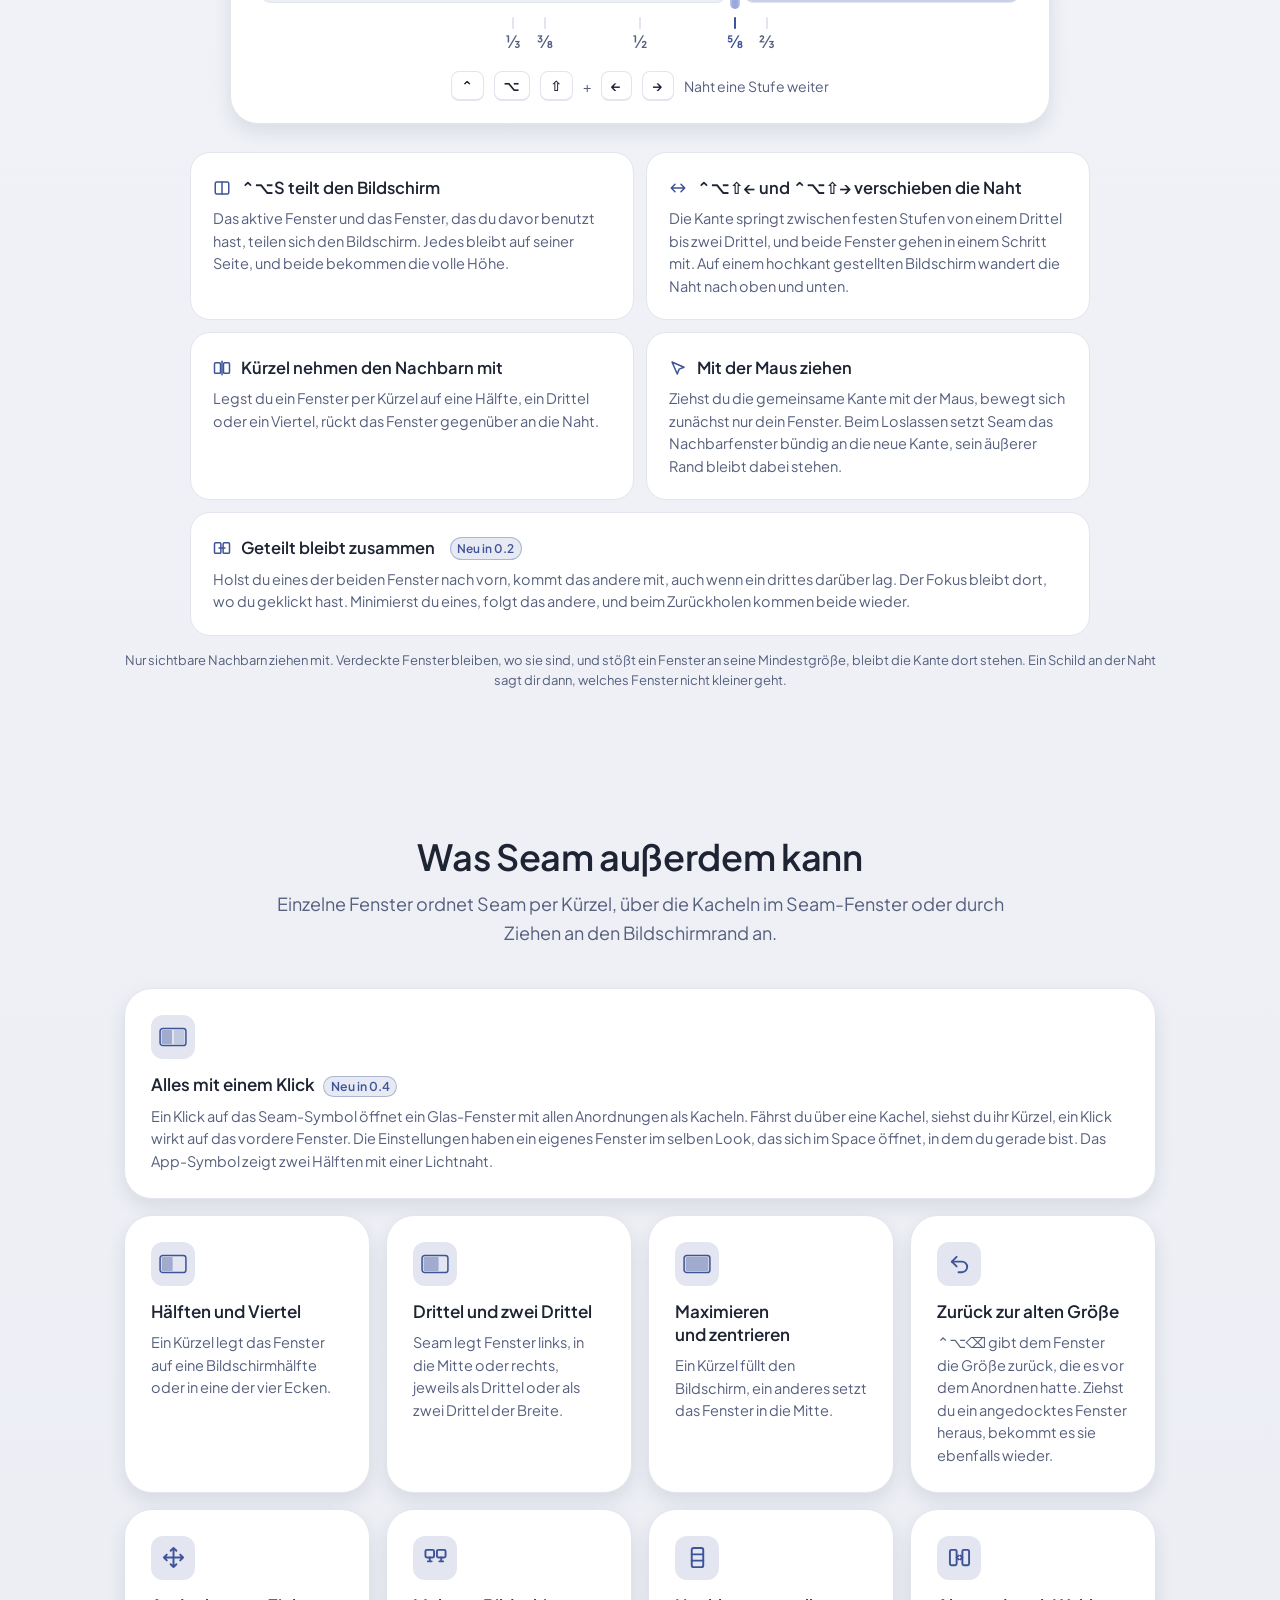
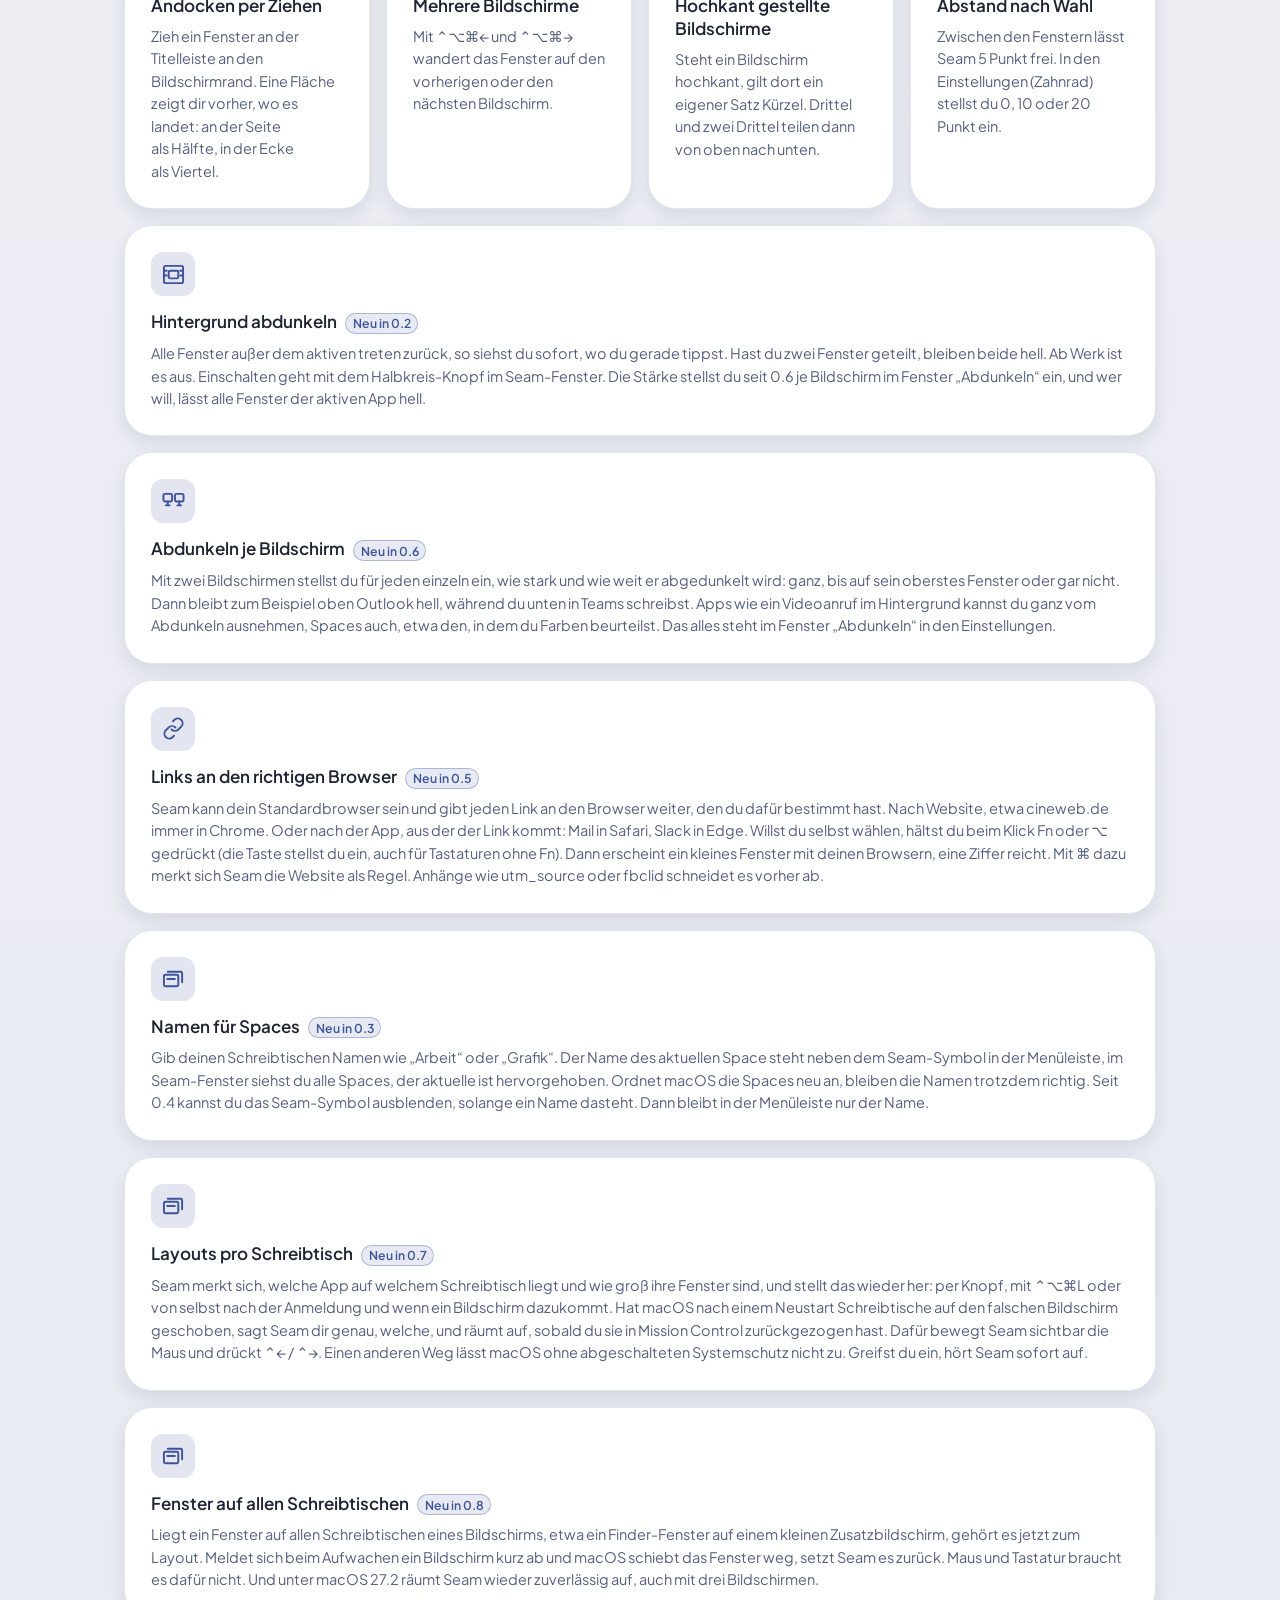
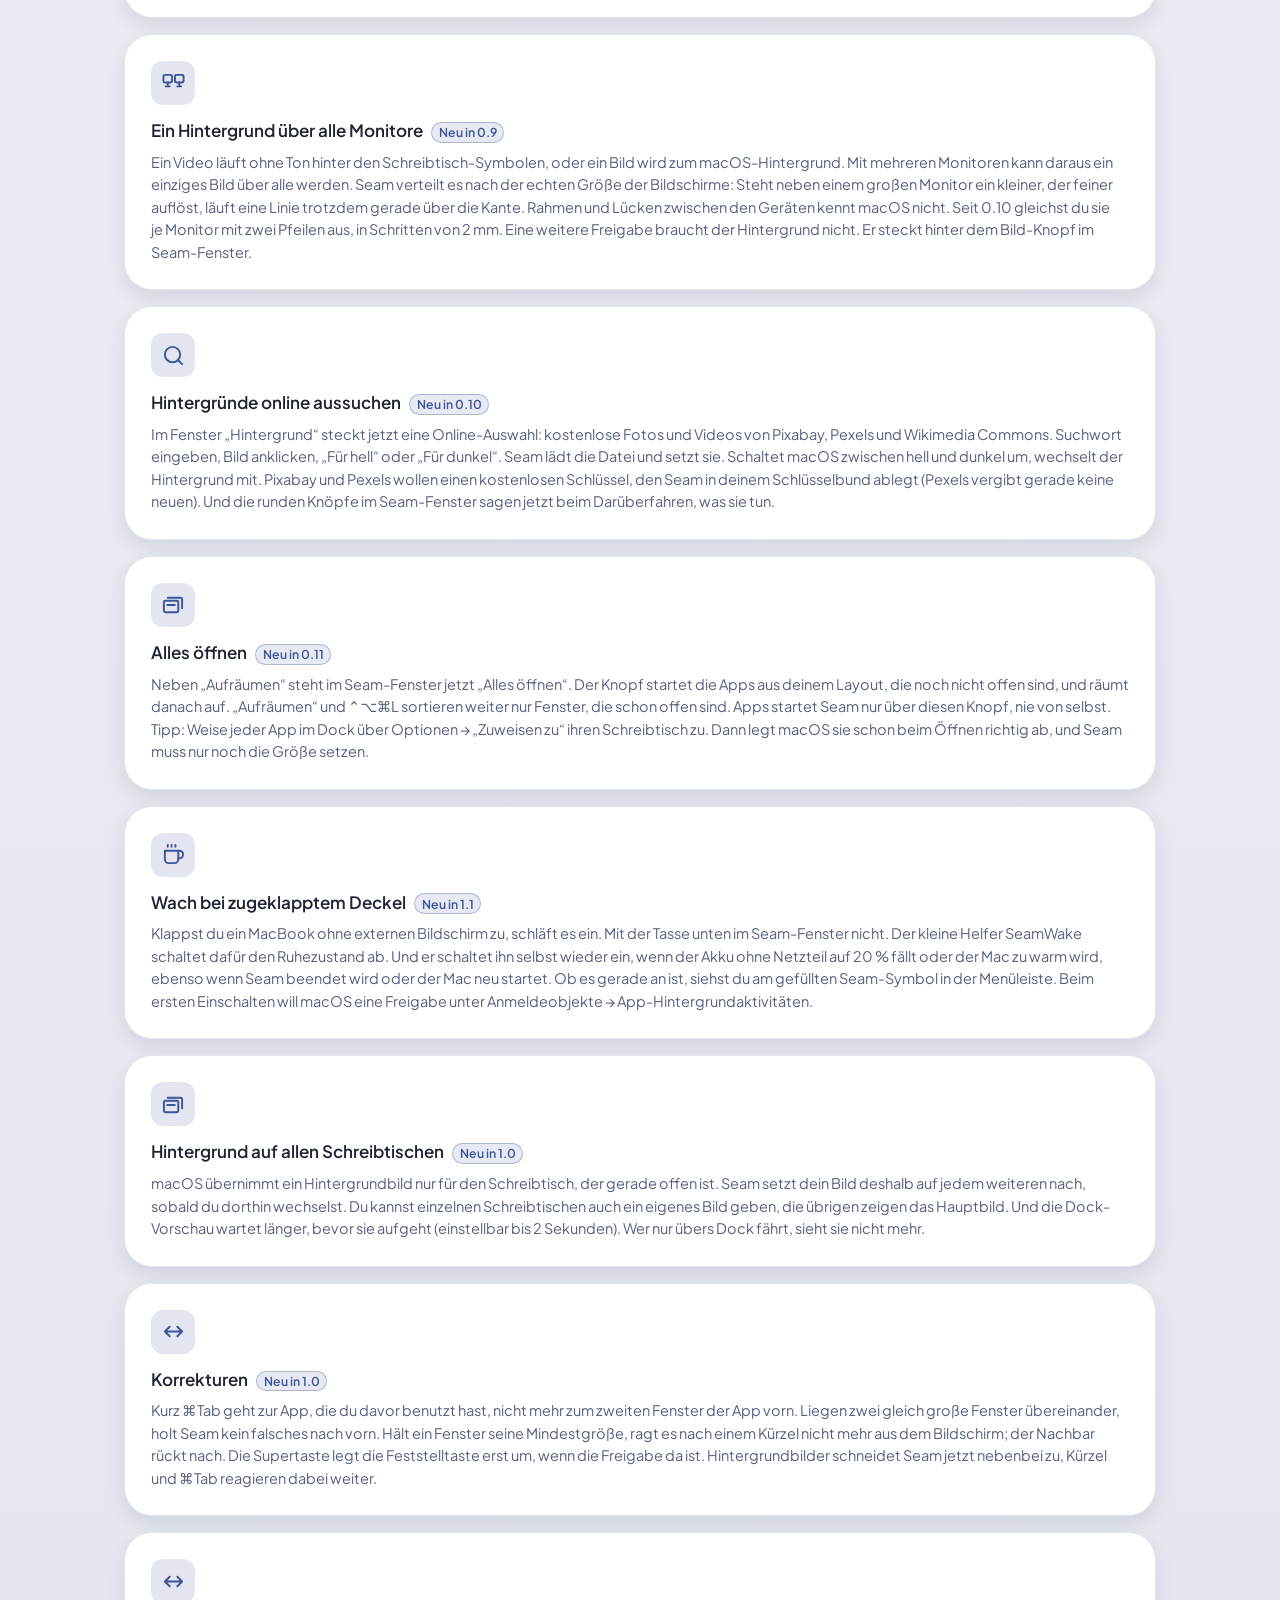
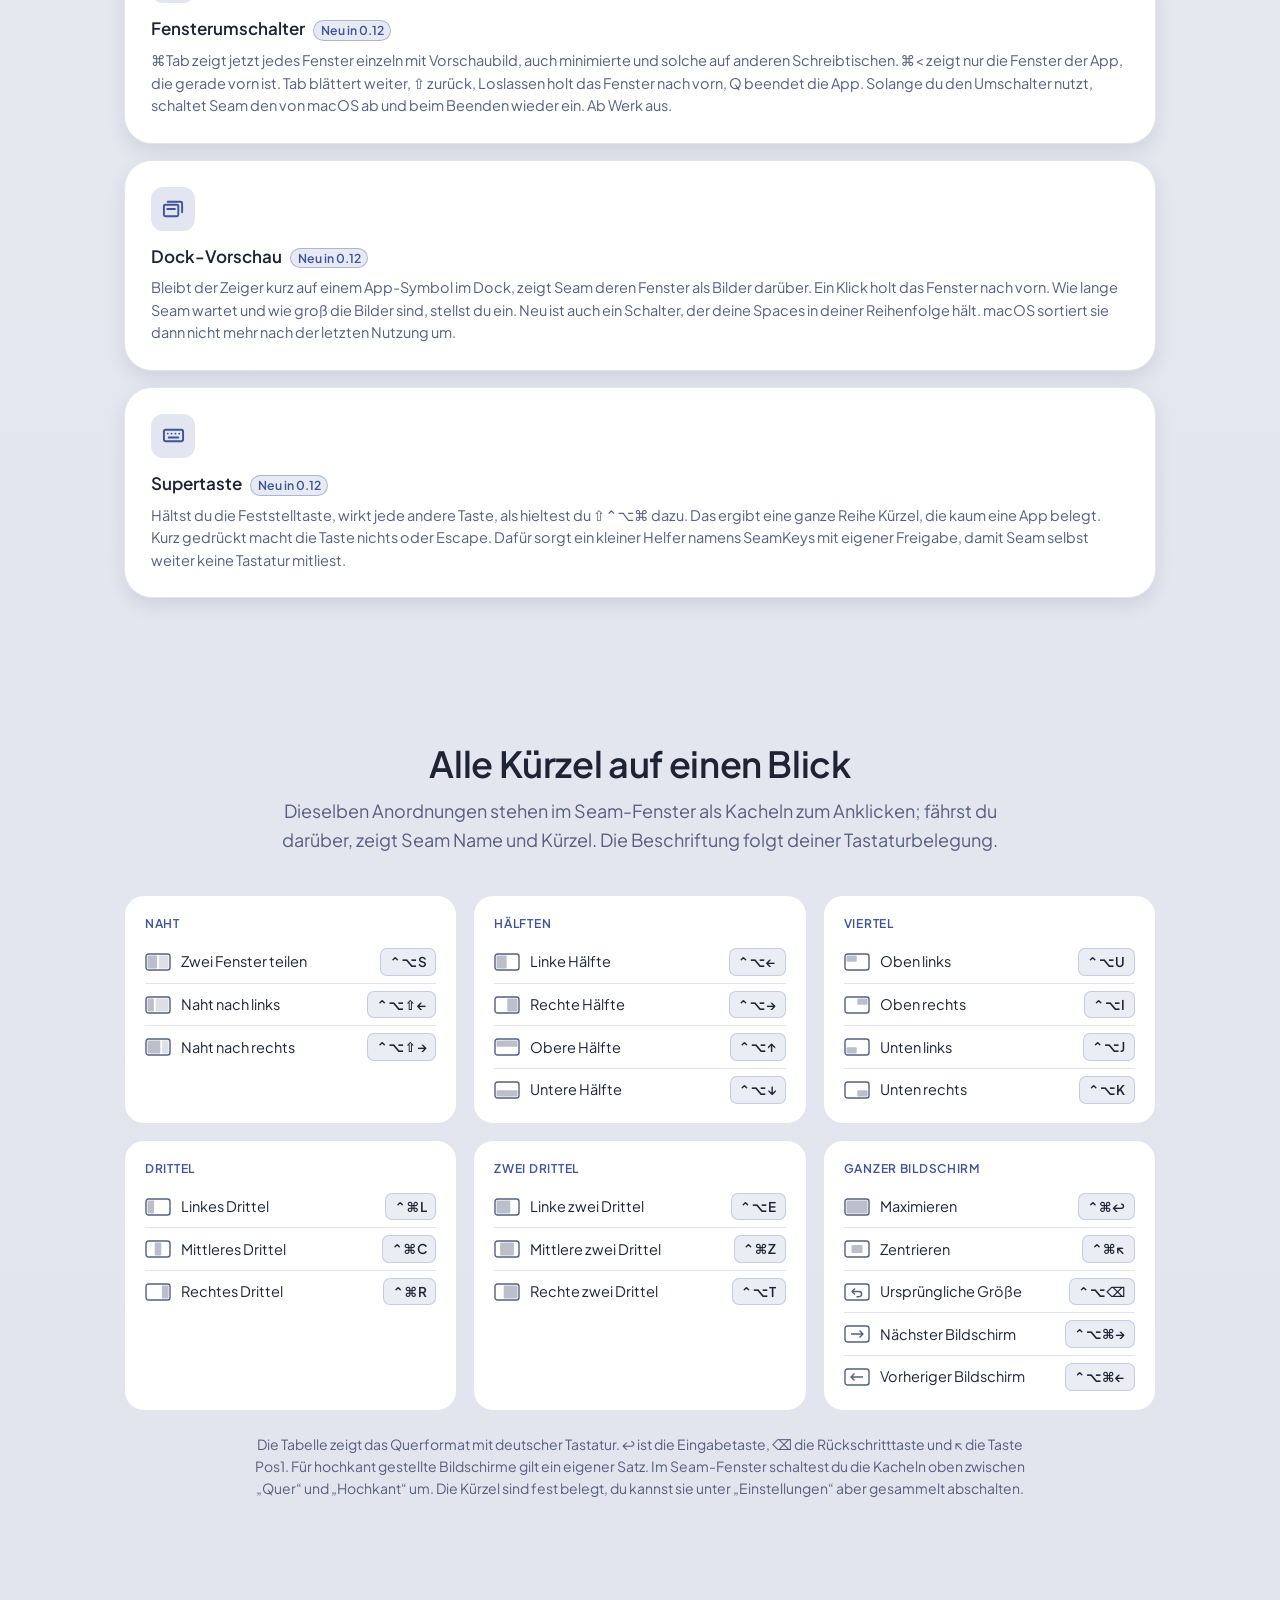
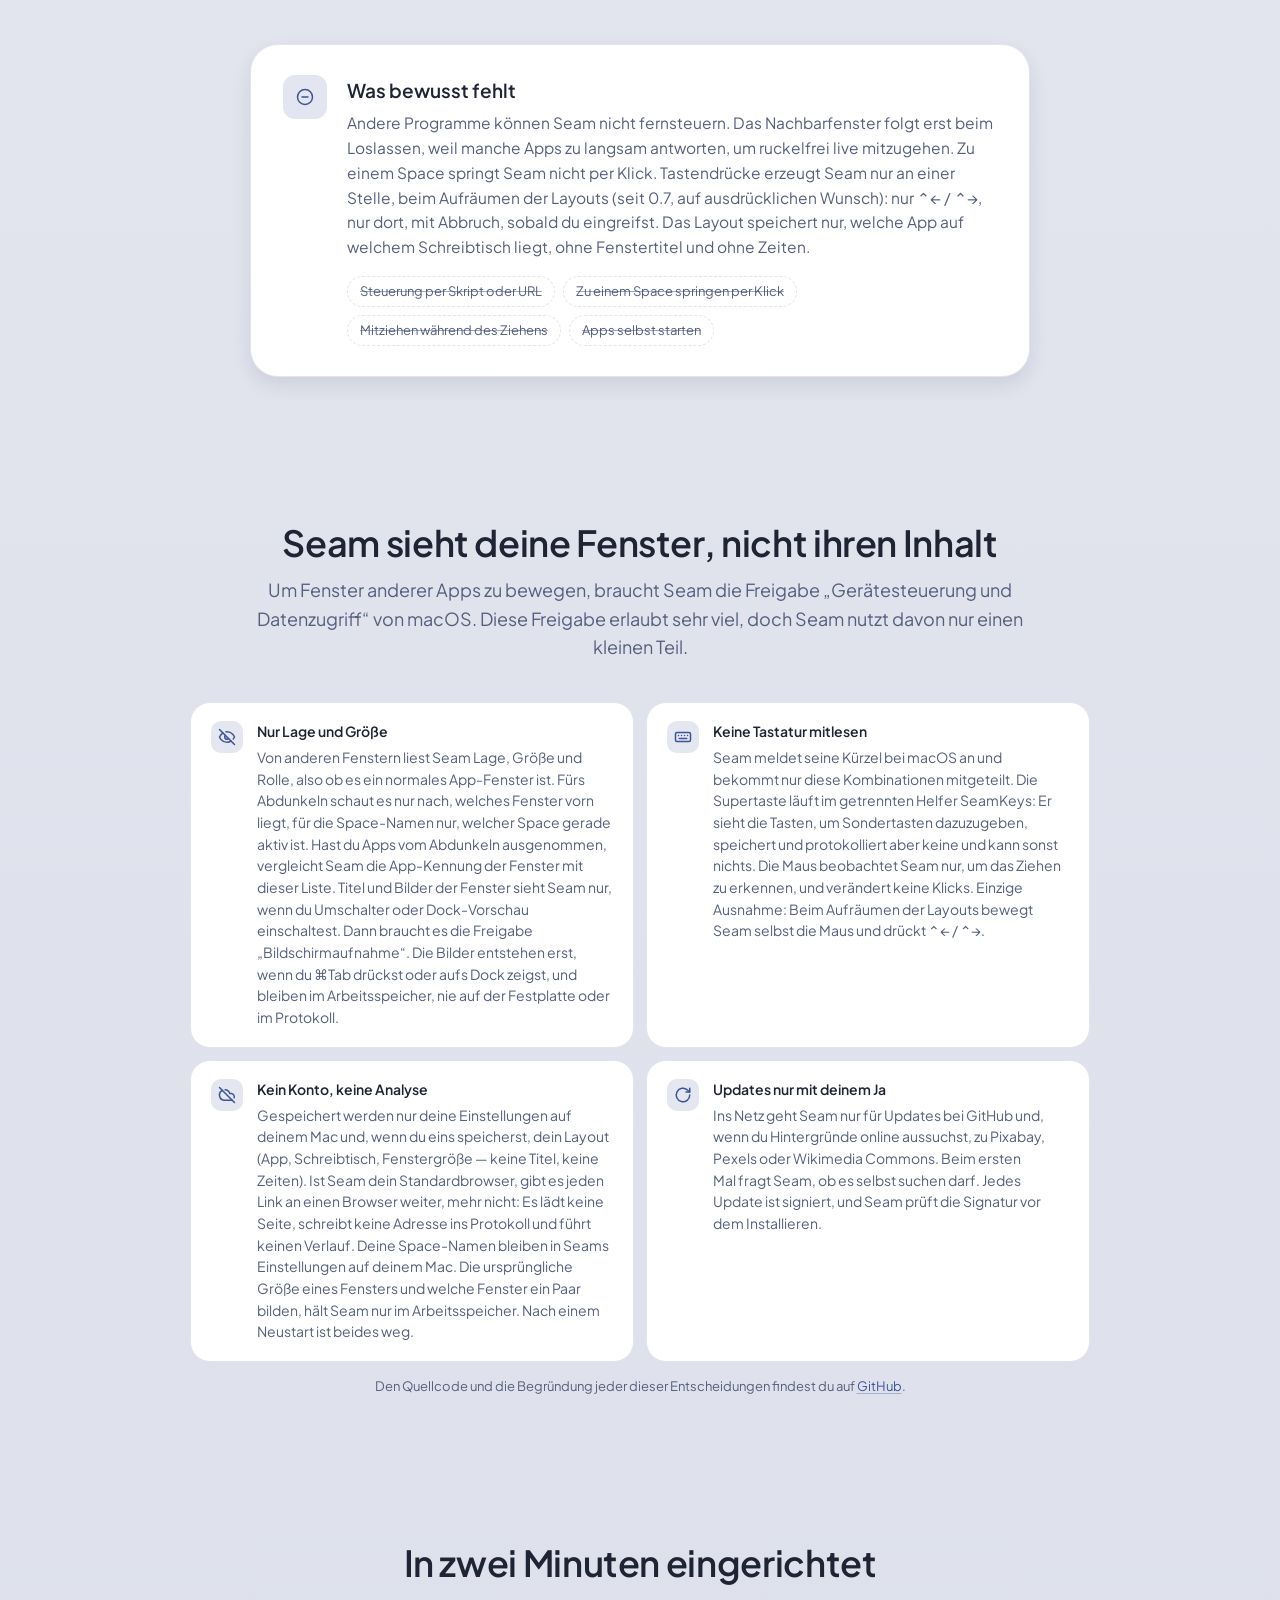
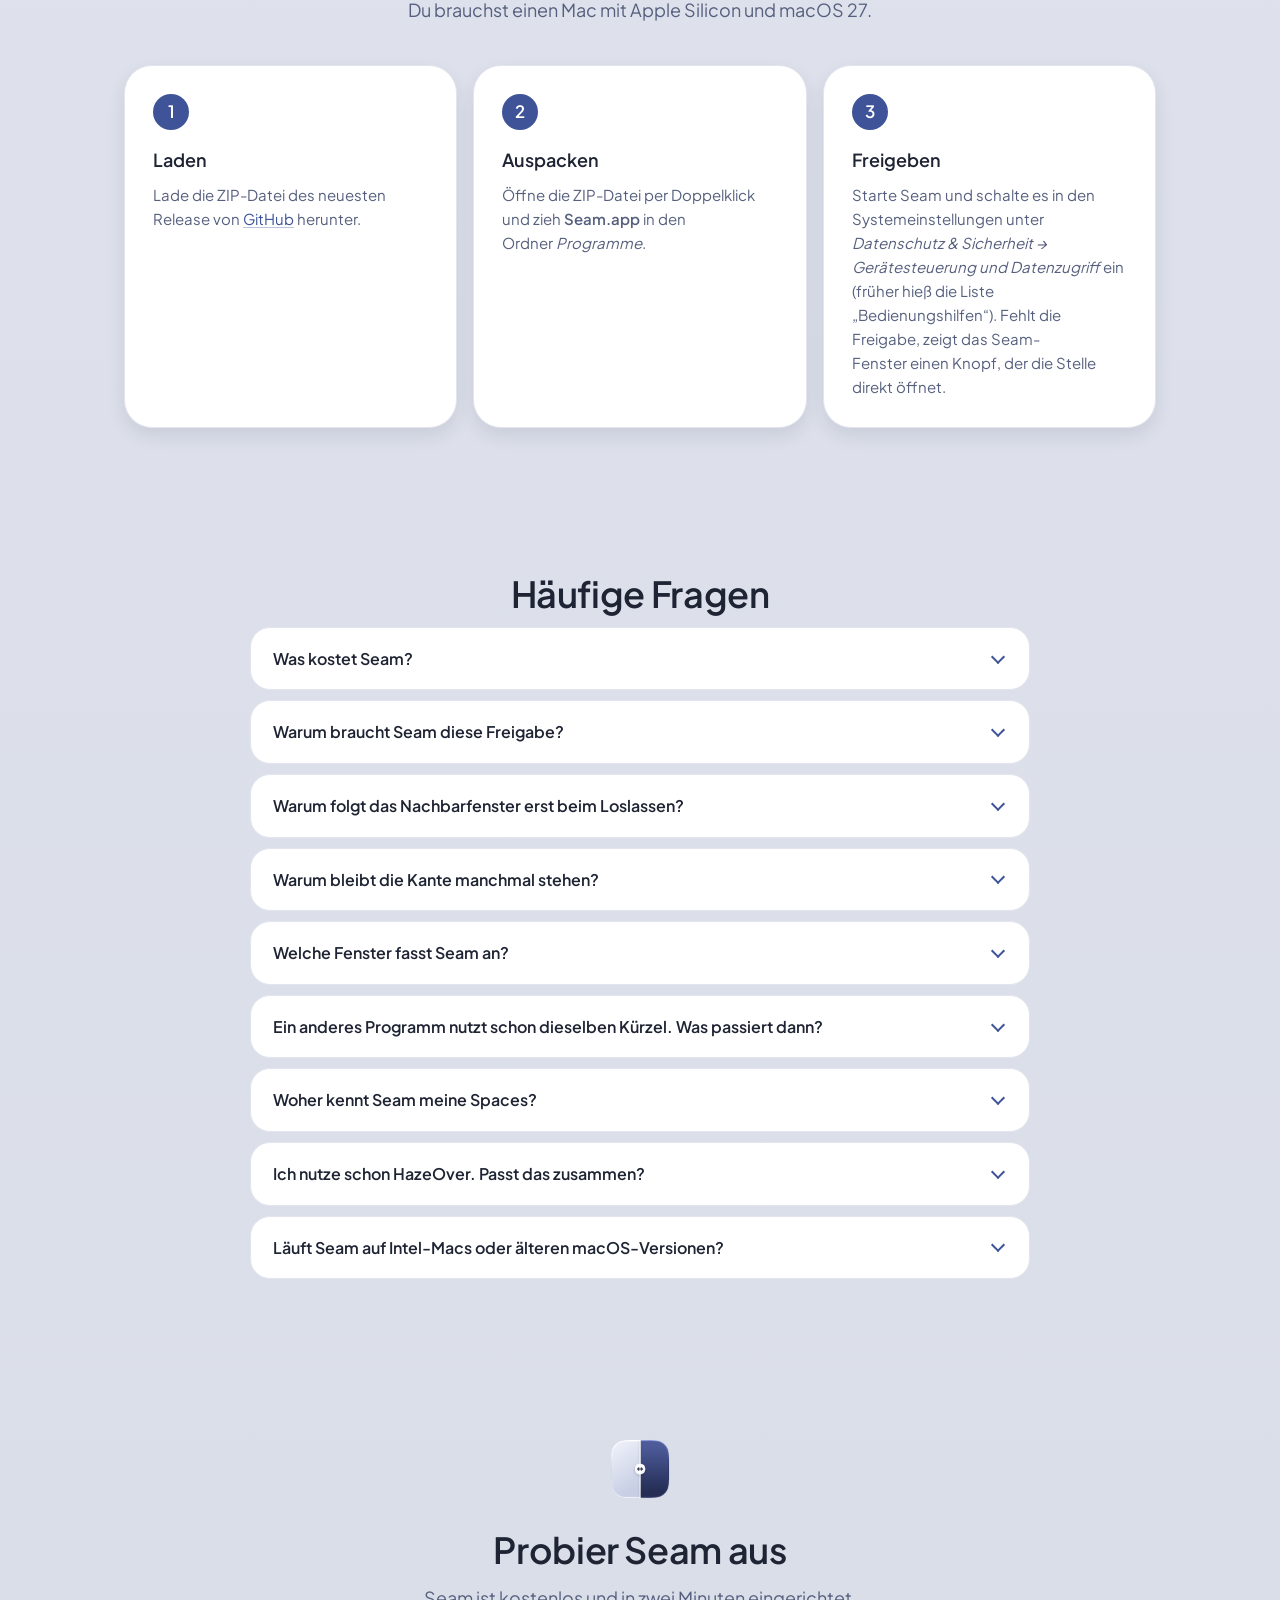
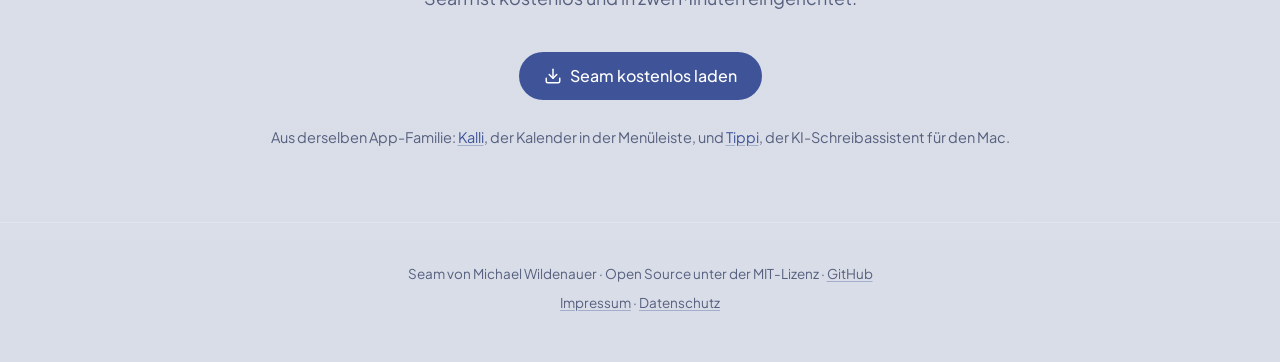
==== commit 19a6144a: "Website/One-Pager: Text zu Wach bei zugeklapptem Deckel überarbeitet (Humanizer) Co-Authored-By: Cla" ====
--- a/docs/index.html
+++ b/docs/index.html
@@ -289,7 +289,7 @@
       <div class="feature card wide">
         <div class="icon"><svg class="ico" aria-hidden="true"><use href="#i-cup"/></svg></div>
         <h3>Wach bei zugeklapptem Deckel <span class="tag">Neu in 1.1</span></h3>
-        <p>Ein Klick auf die Tasse unten im Seam-Fenster, und das MacBook arbeitet zugeklappt weiter, auch ohne externen Bildschirm. Dafür schaltet der kleine Helfer SeamWake den Ruhezustand ab. Er schaltet ihn von selbst wieder ein, sobald der Akku ohne Netzteil auf 20 % fällt, der Mac zu warm wird, Seam beendet wird oder der Mac neu startet. Solange es an ist, ist das Seam-Symbol in der Menüleiste gefüllt. Beim ersten Mal fragt macOS einmal nach einer Freigabe unter Anmeldeobjekte → App-Hintergrundaktivitäten.</p>
+        <p>Klappst du ein MacBook ohne externen Bildschirm zu, schläft es ein. Mit der Tasse unten im Seam-Fenster nicht. Der kleine Helfer SeamWake schaltet dafür den Ruhezustand ab. Und er schaltet ihn selbst wieder ein, wenn der Akku ohne Netzteil auf 20 % fällt oder der Mac zu warm wird, ebenso wenn Seam beendet wird oder der Mac neu startet. Ob es gerade an ist, siehst du am gefüllten Seam-Symbol in der Menüleiste. Beim ersten Einschalten will macOS eine Freigabe unter Anmeldeobjekte → App-Hintergrundaktivitäten.</p>
       </div>
       <div class="feature card wide">
         <div class="icon"><svg class="ico" aria-hidden="true"><use href="#i-spaces"/></svg></div>
@@ -424,7 +424,7 @@
     <h2>Häufige Fragen</h2>
     <div class="faq">
       <details><summary>Was kostet Seam?</summary><p>Seam kostet nichts. Es ist Open Source unter der MIT-Lizenz, ohne Abo und ohne Werbung.</p></details>
-      <details><summary>Warum braucht Seam diese Freigabe?</summary><p>Ohne diese Freigabe darf keine App die Fenster anderer Apps verschieben. Für das Grundgerüst braucht Seam keine weiteren Freigaben, also weder Eingabeüberwachung noch Bildschirmaufnahme. Nur Zusatzfunktionen, die du selbst einschaltest, fragen eigens: Umschalter und Dock-Vorschau nach der Bildschirmaufnahme, die Supertaste für ihren Helfer, „Wach bei zugeklapptem Deckel“ nach den App-Hintergrundaktivitäten.</p></details>
+      <details><summary>Warum braucht Seam diese Freigabe?</summary><p>Ohne diese Freigabe darf keine App die Fenster anderer Apps verschieben. Für die Fenster reicht diese eine. Zusatzfunktionen, die du selbst einschaltest, fragen eigens: Umschalter und Dock-Vorschau nach der Bildschirmaufnahme, die Supertaste für ihren Helfer, „Wach bei zugeklapptem Deckel“ nach den App-Hintergrundaktivitäten.</p></details>
       <details><summary>Warum folgt das Nachbarfenster erst beim Loslassen?</summary><p>Manche Apps brauchen für jede Größenänderung spürbar lange, Outlook in Messungen bis zu 56 Millisekunden. Live mitgezogen hätte das geruckelt. Deshalb bewegt sich während des Ziehens nur dein Fenster, und beim Loslassen setzt Seam den Nachbarn in einem Schritt an die neue Kante.</p></details>
       <details><summary>Warum bleibt die Kante manchmal stehen?</summary><p>Viele Apps legen fest, wie klein ihr Fenster höchstens werden darf. Erreicht das Nachbarfenster diese Grenze, bleibt die Naht dort stehen, damit sich die Fenster nicht überlappen.</p></details>
       <details><summary>Welche Fenster fasst Seam an?</summary><p>Seam bewegt nur normale App-Fenster. Dialoge, das Dock und andere Systemflächen lässt Seam in Ruhe, ebenso Fenster im Vollbild. Minimierte Fenster verschiebt es nicht. Nur den Partner eines geteilten Paars minimiert es mit und holt ihn zurück.</p></details>
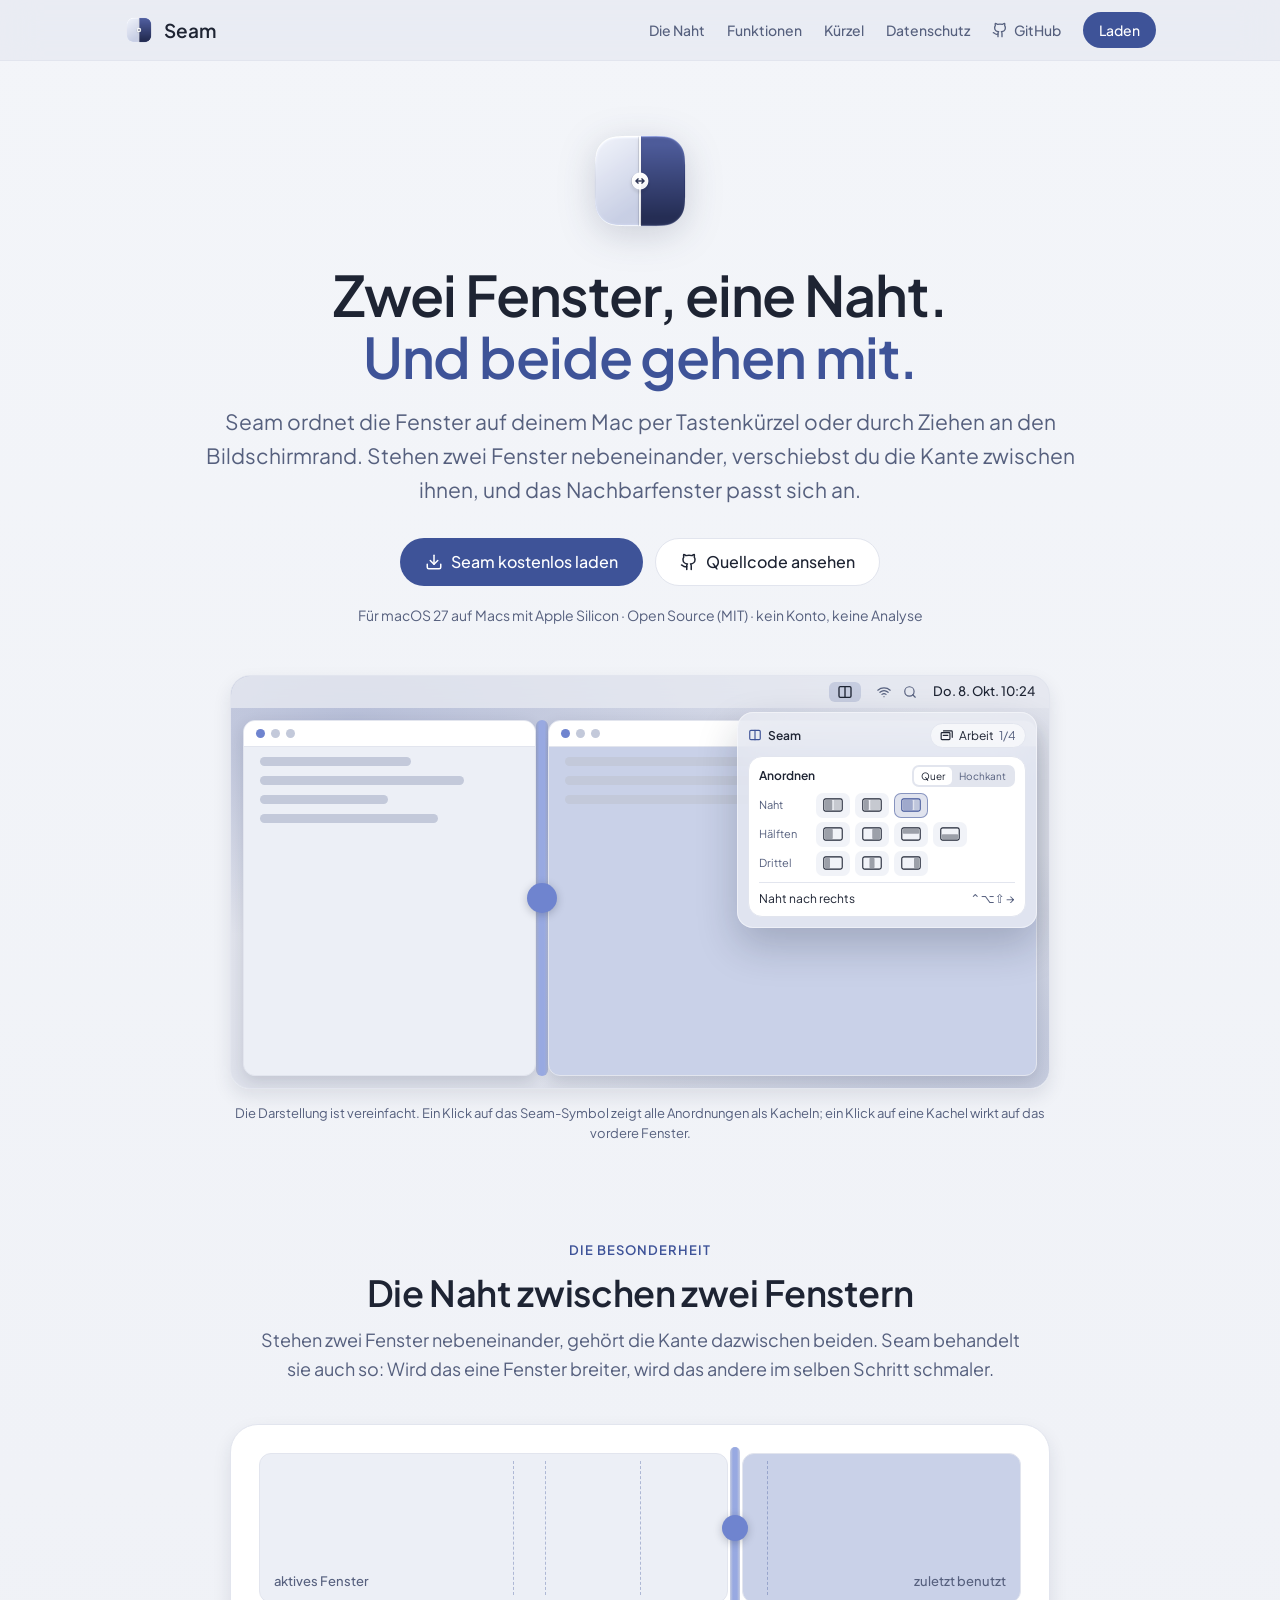
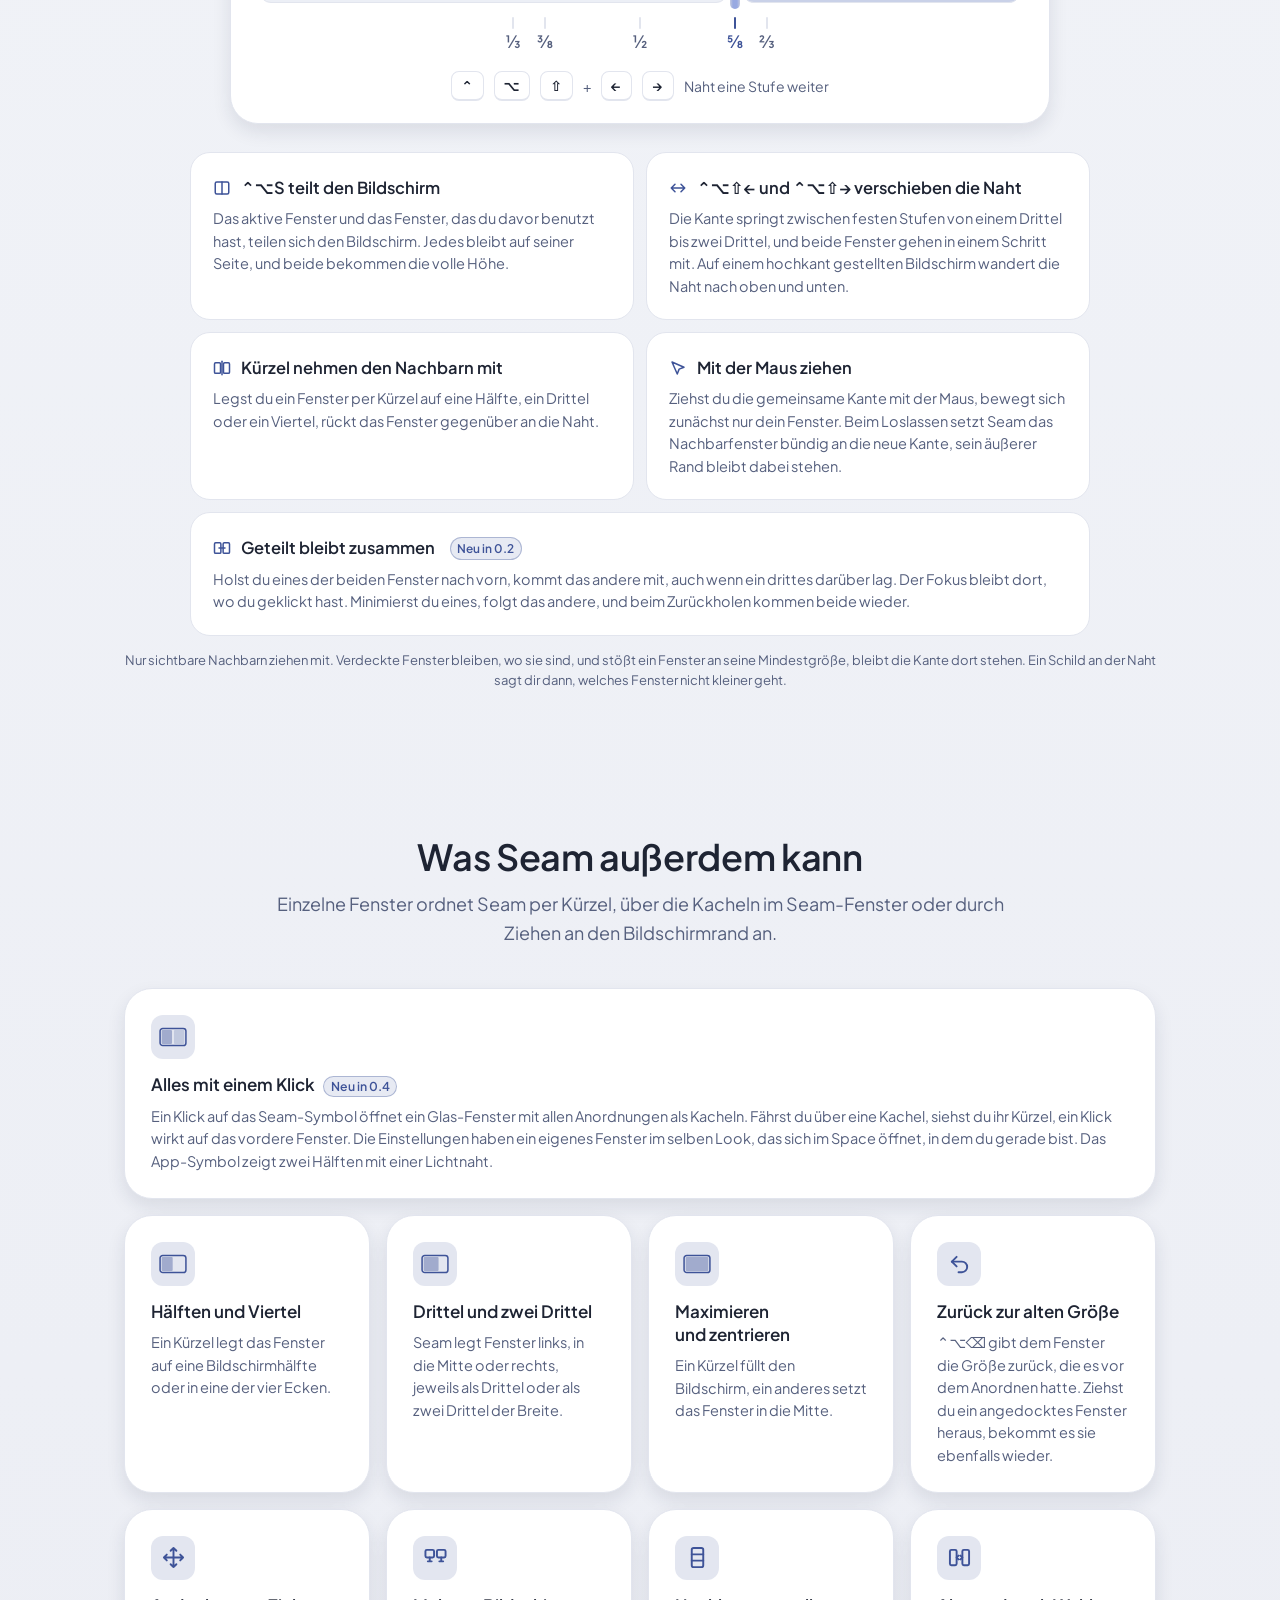
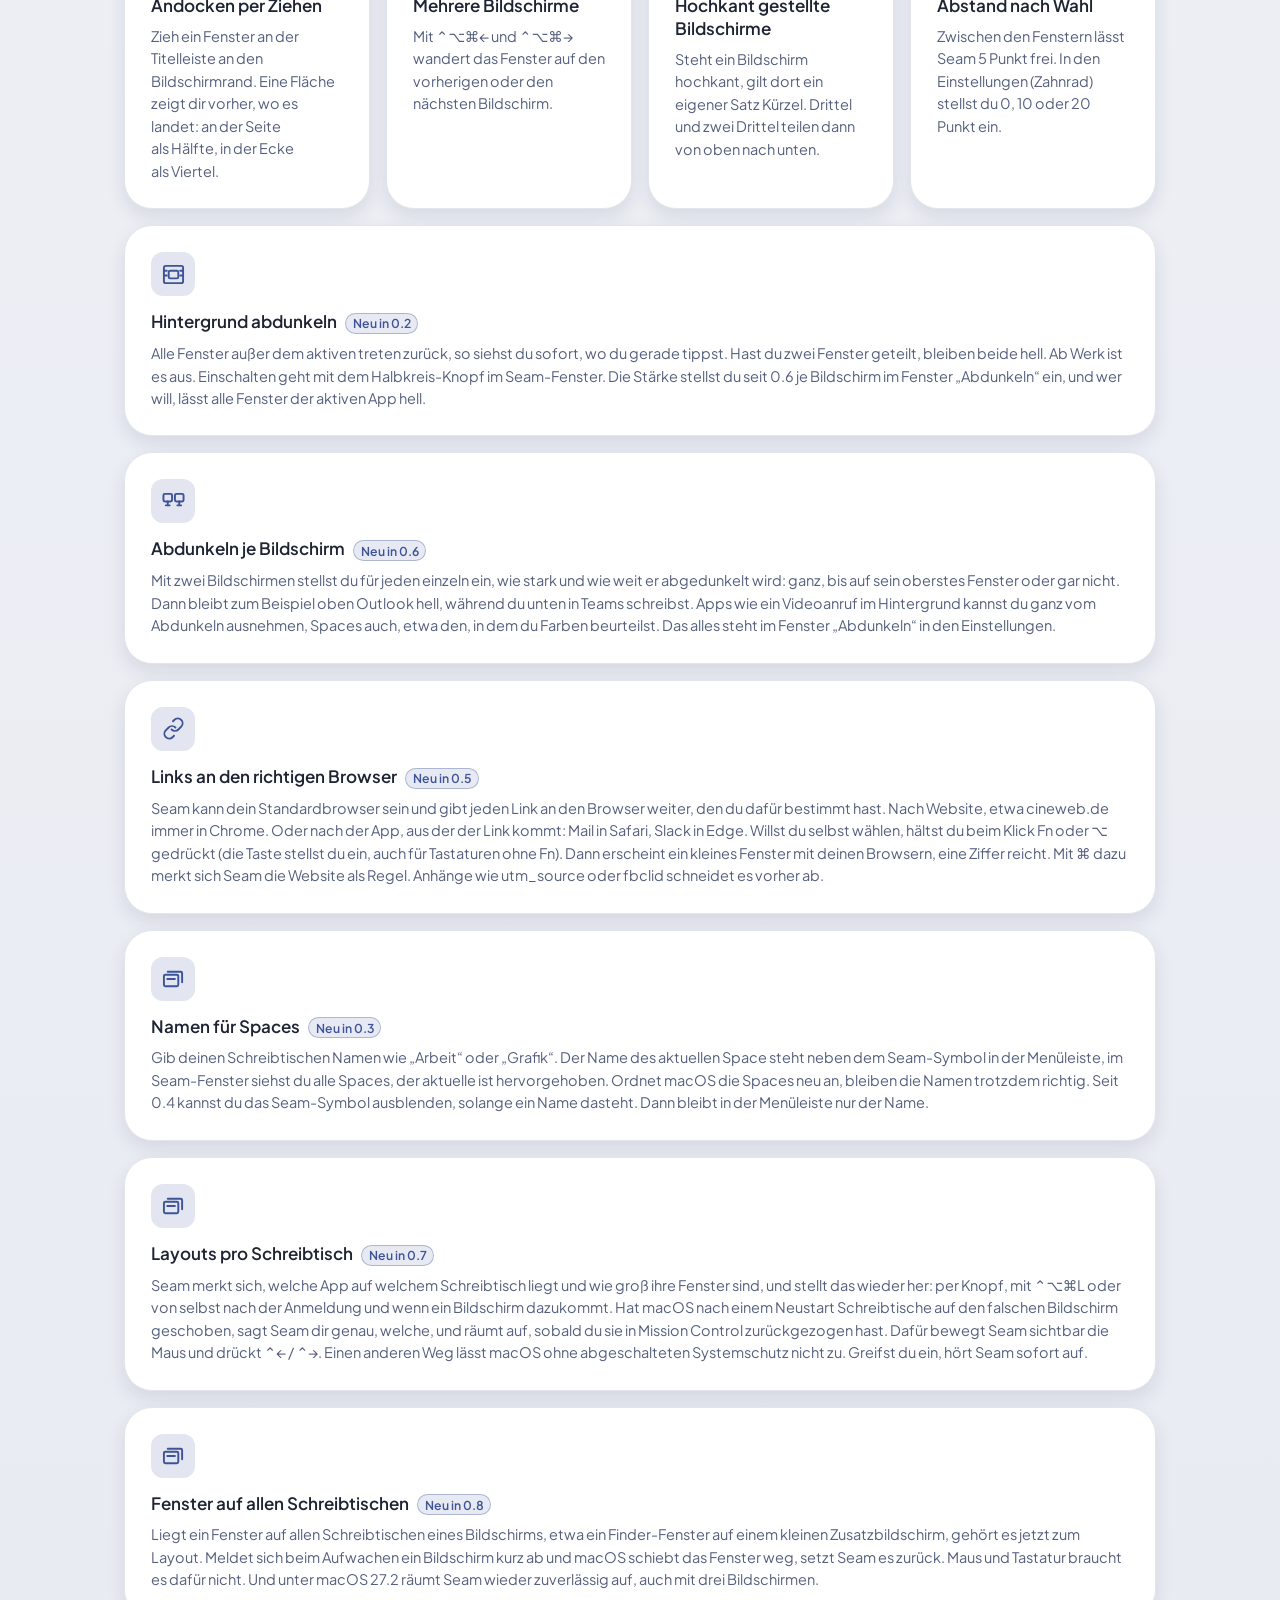
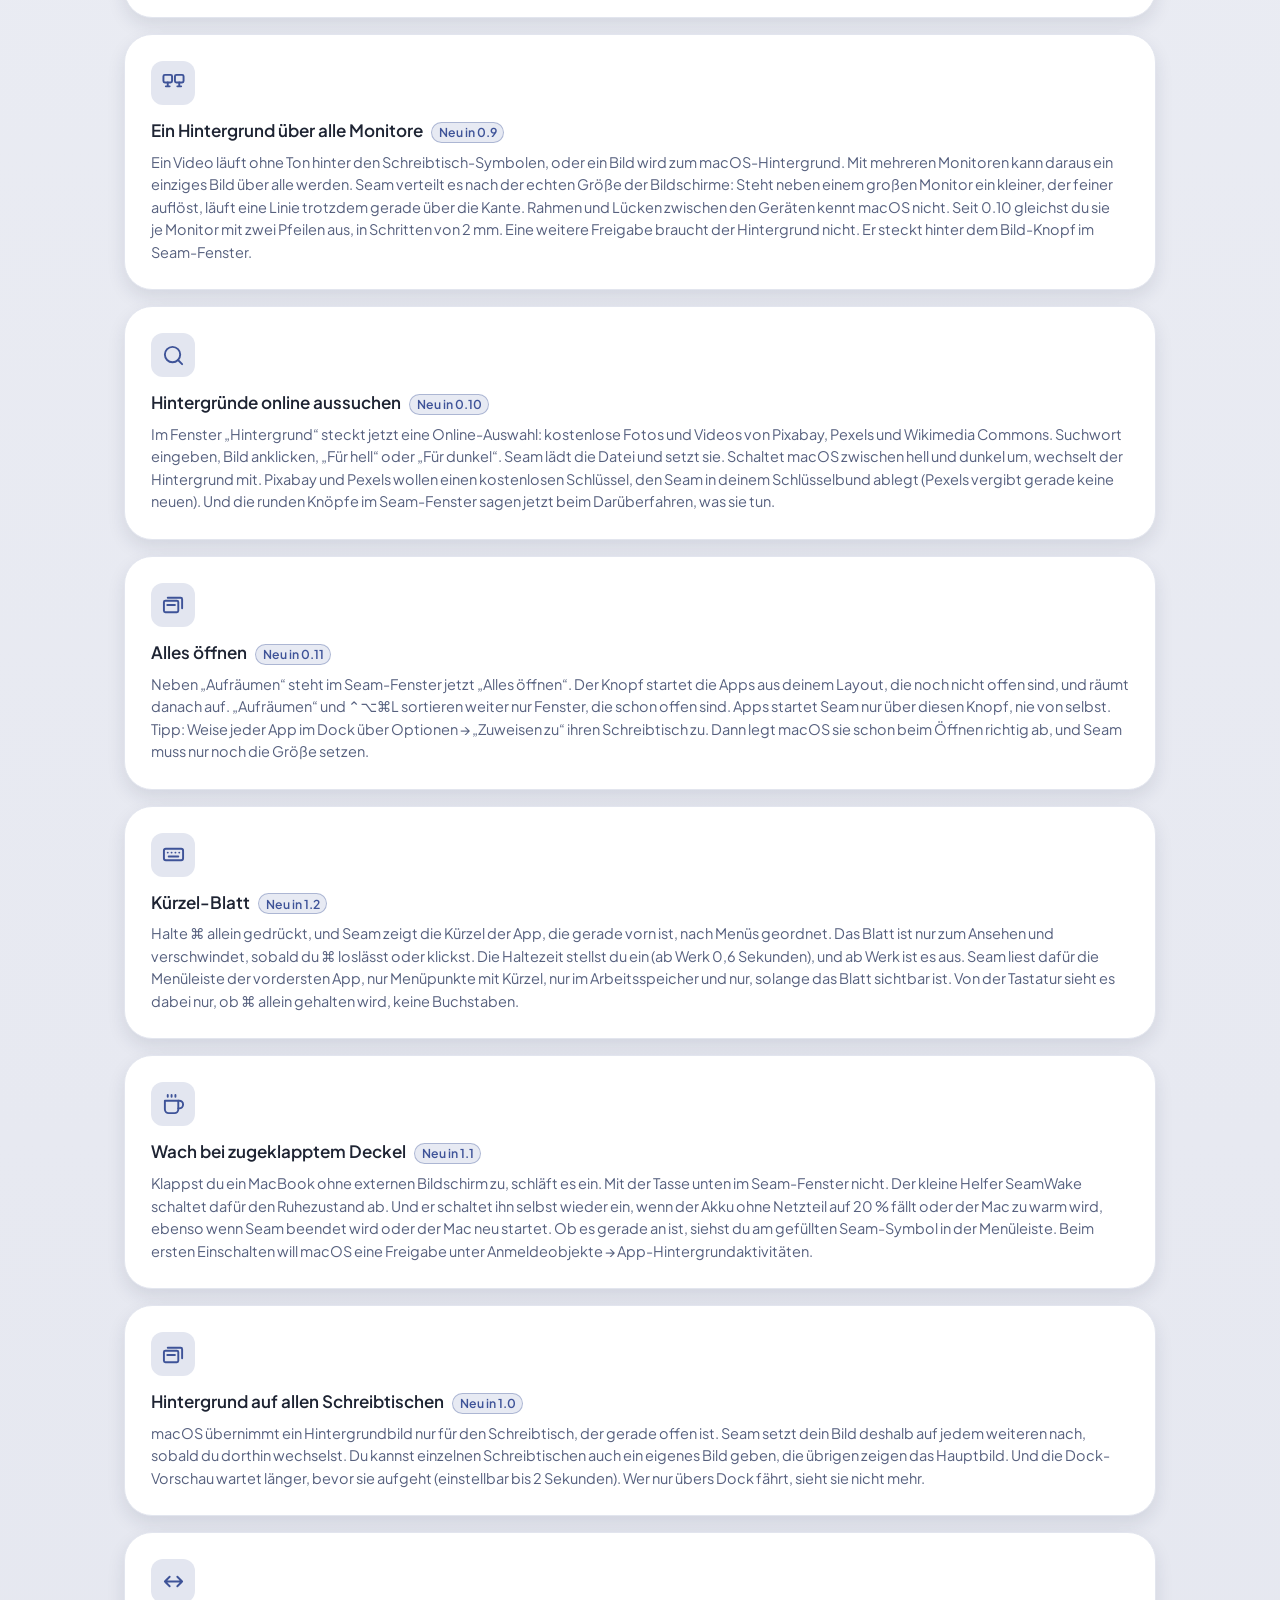
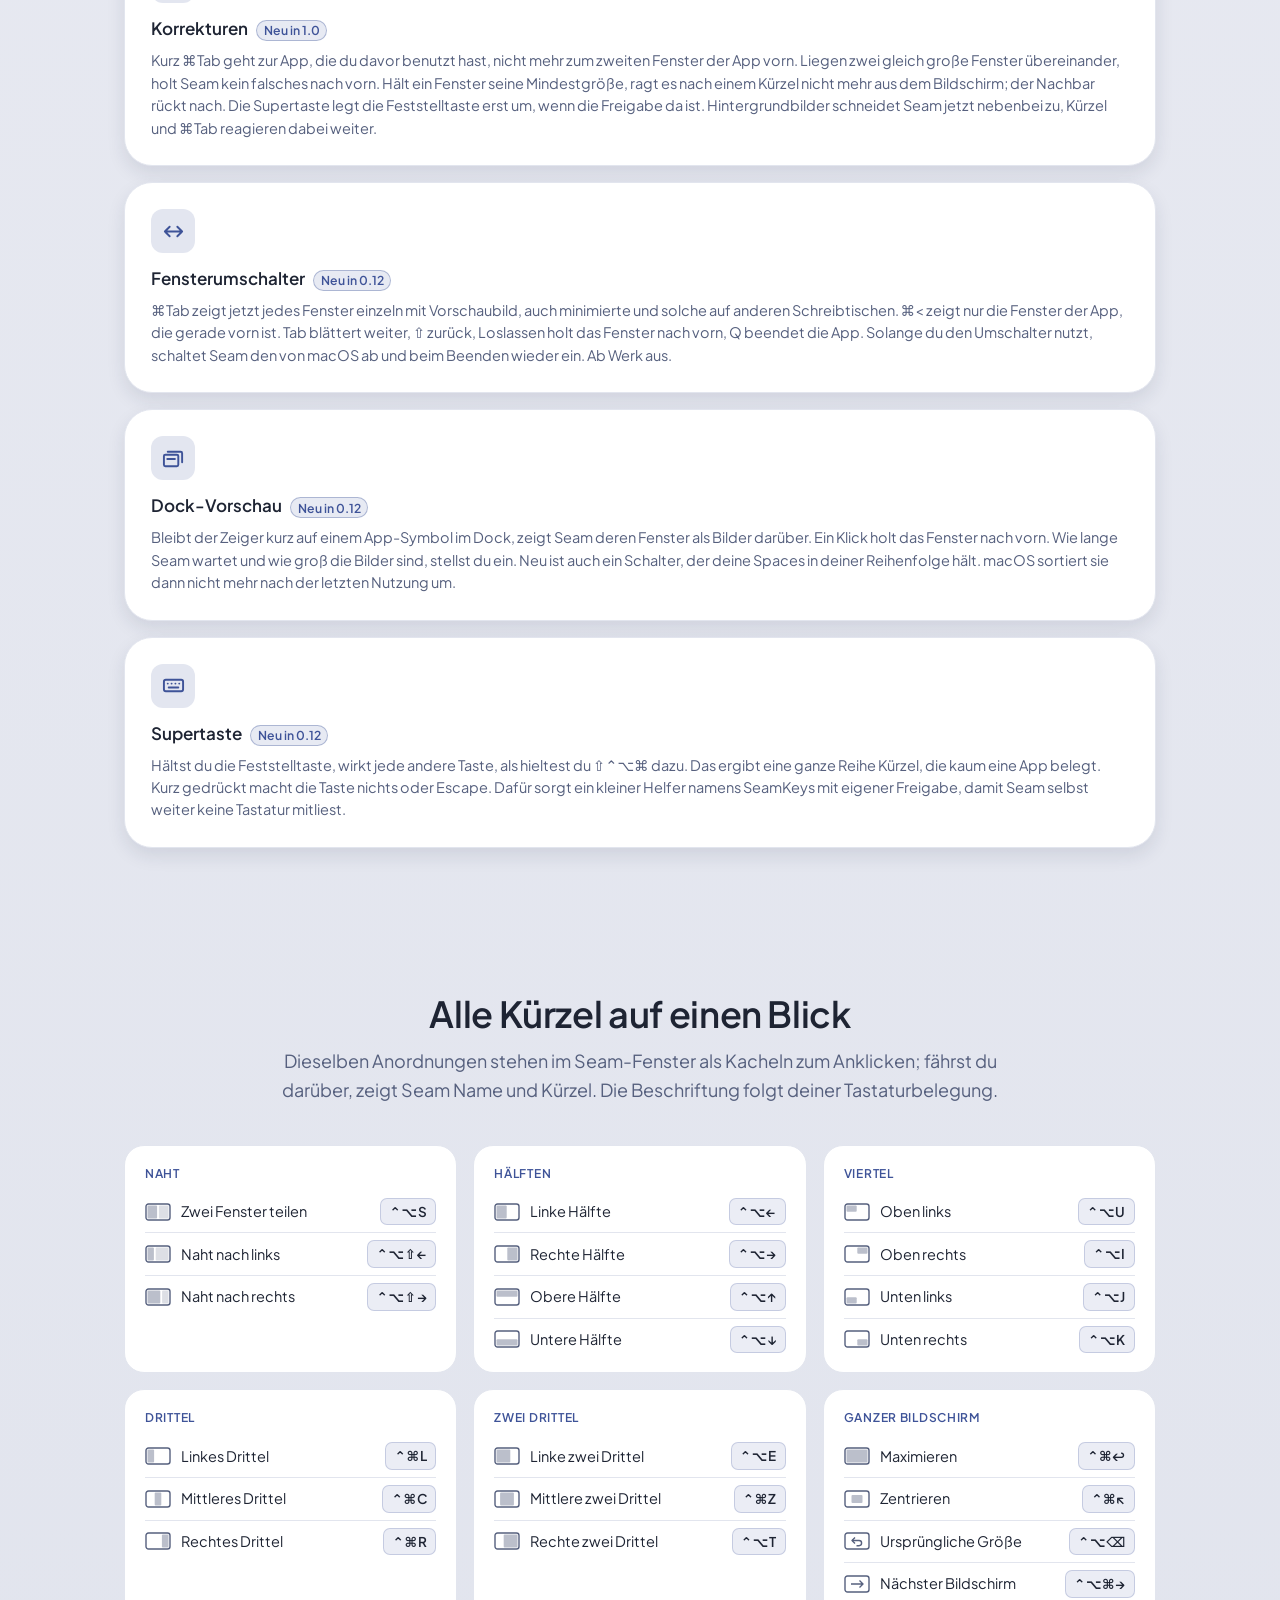
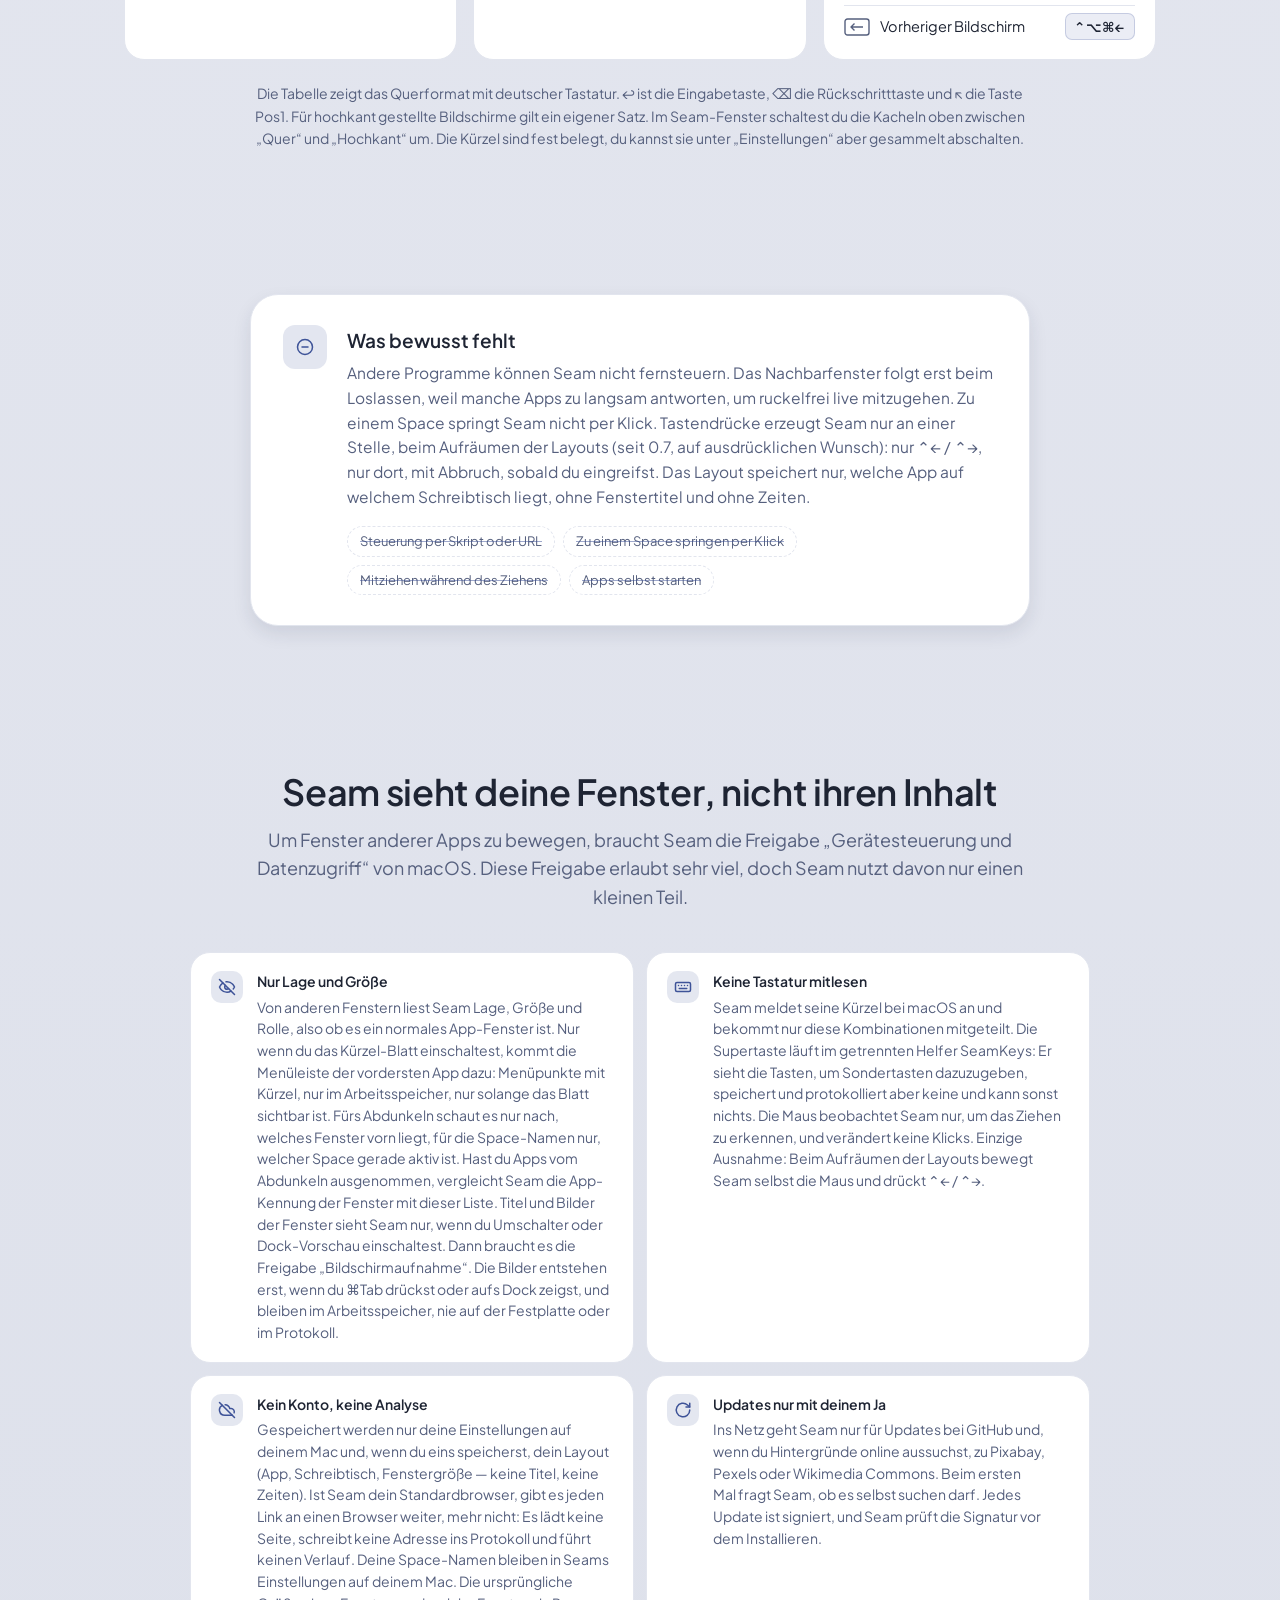
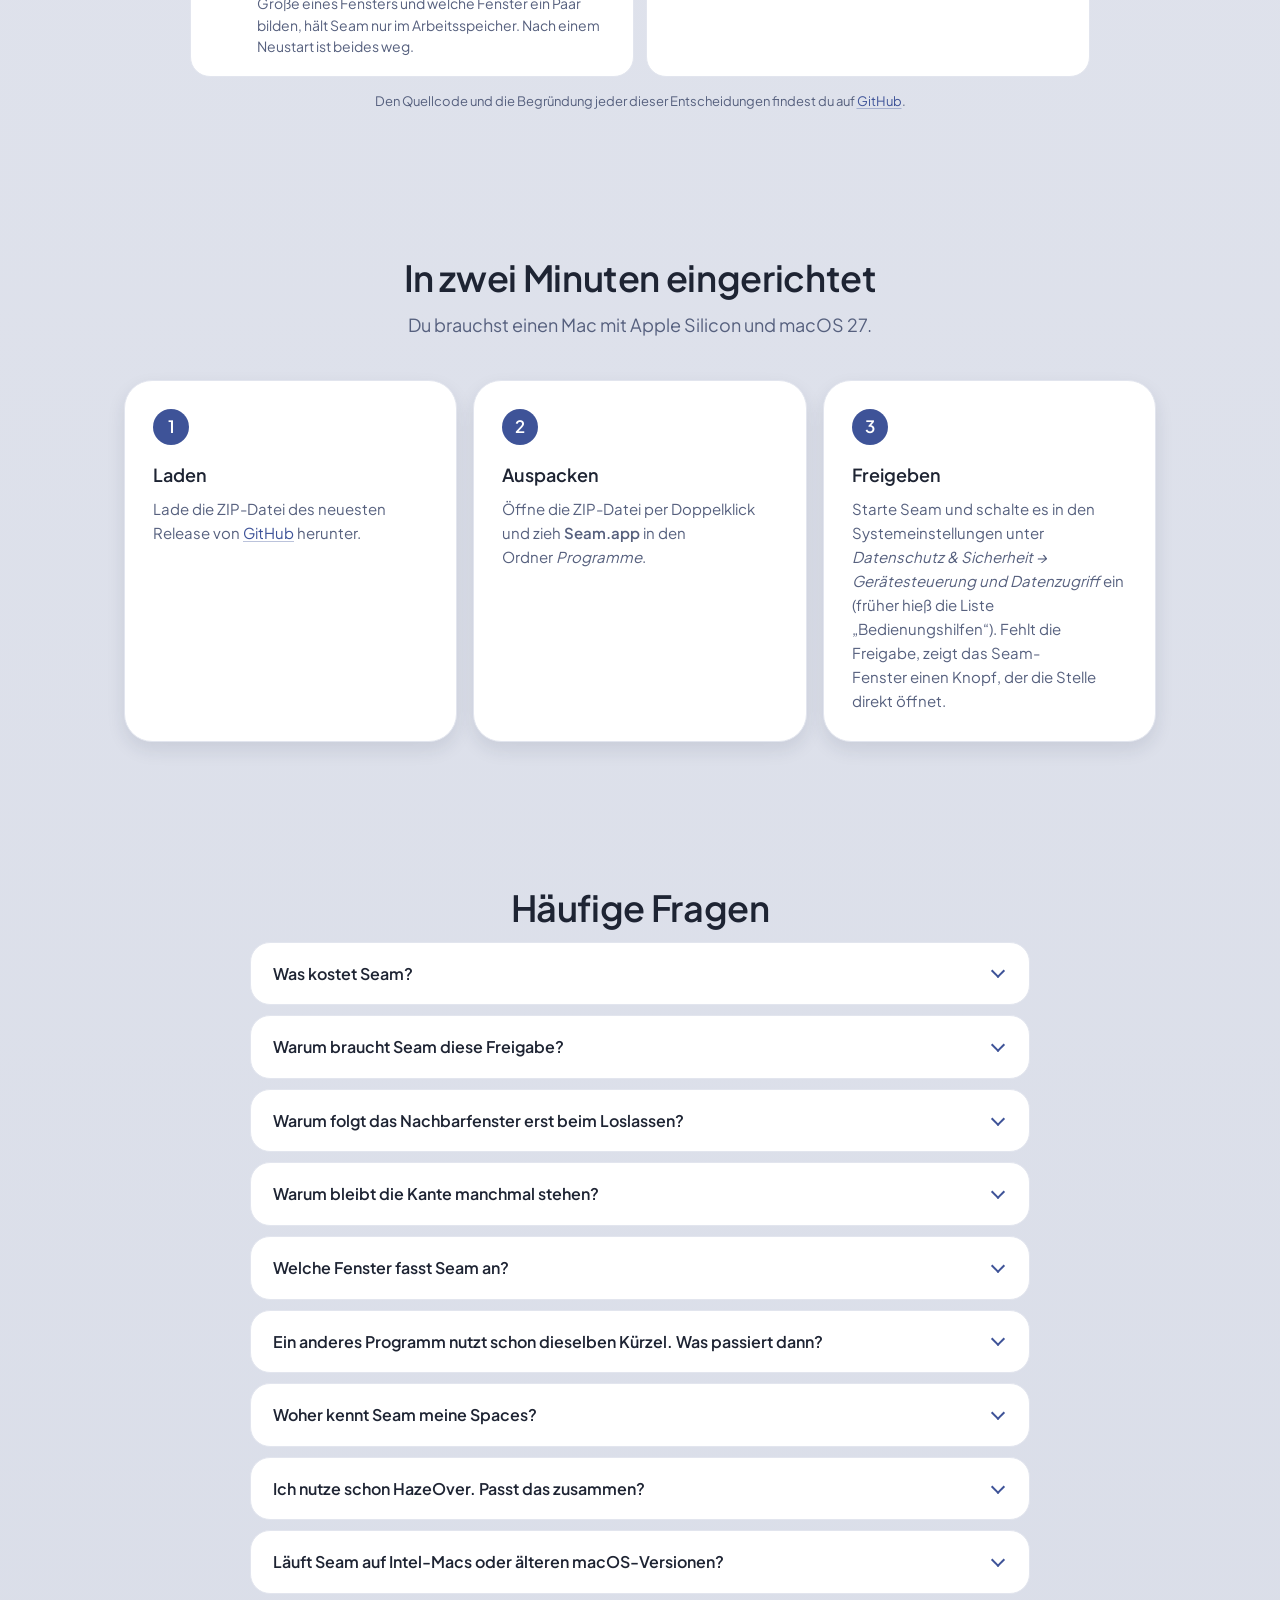
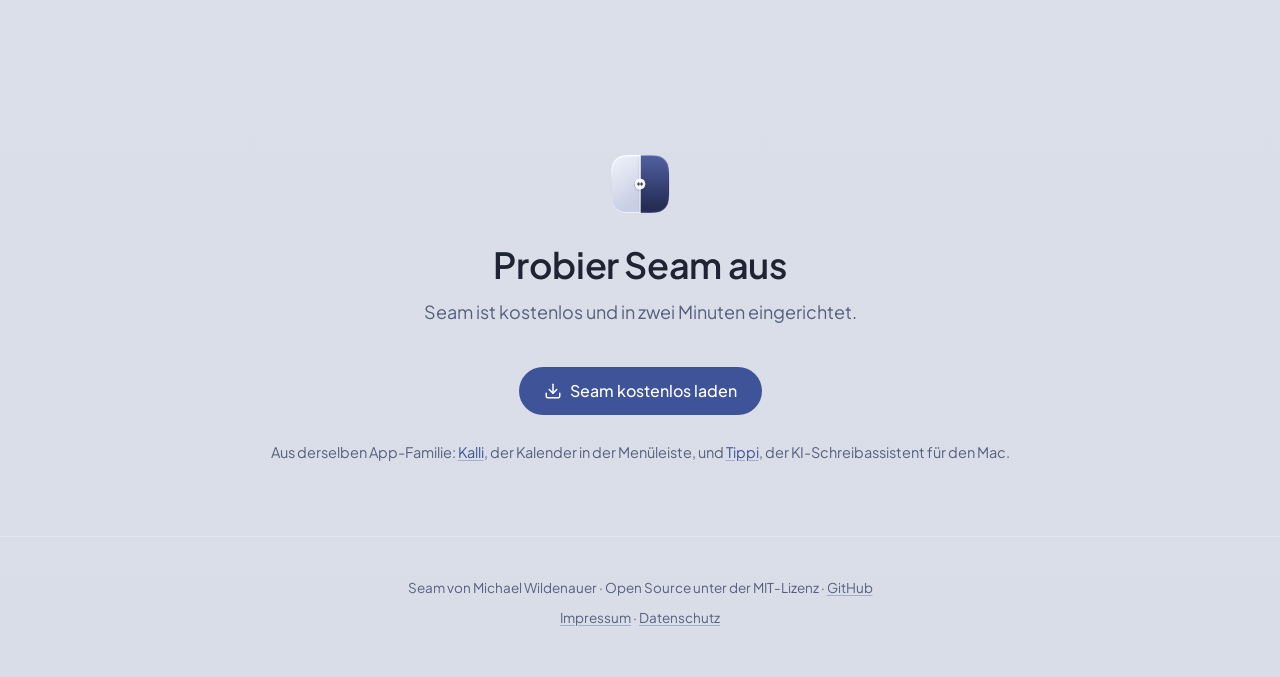
==== commit 845feafd: "1.2.0 — Kürzel-Blatt: Release vorbereitet (Version, Changelog, One-Pager, Website, Datenschutz) Co-A" ====
--- a/docs/index.html
+++ b/docs/index.html
@@ -4,7 +4,7 @@
 <meta charset="UTF-8">
 <meta name="viewport" content="width=device-width, initial-scale=1.0">
 <!-- Erst erhöhen, wenn diese Seite gegen das Release gelesen wurde. -->
-<meta name="seam:documented-version" content="1.1.0">
+<meta name="seam:documented-version" content="1.2.0">
 <title>Seam: Fenster anordnen auf dem Mac, mit einer Naht zwischen zwei Fenstern</title>
 <meta name="description" content="Seam ordnet Fenster auf deinem Mac per Tastenkürzel oder durch Ziehen an. Zwei Fenster teilen sich eine Kante, und wenn du sie verschiebst, gehen beide mit. Kostenlos und Open Source.">
 <link rel="icon" href="favicon.png" type="image/png">
@@ -287,6 +287,11 @@
         <p>Neben „Aufräumen“ steht im Seam-Fenster jetzt „Alles öffnen“. Der Knopf startet die Apps aus deinem Layout, die noch nicht offen sind, und räumt danach auf. „Aufräumen“ und ⌃⌥⌘L sortieren weiter nur Fenster, die schon offen sind. Apps startet Seam nur über diesen Knopf, nie von selbst. Tipp: Weise jeder App im Dock über Optionen → „Zuweisen zu“ ihren Schreibtisch zu. Dann legt macOS sie schon beim Öffnen richtig ab, und Seam muss nur noch die Größe setzen.</p>
       </div>
       <div class="feature card wide">
+        <div class="icon"><svg class="ico" aria-hidden="true"><use href="#i-keyboard"/></svg></div>
+        <h3>Kürzel-Blatt <span class="tag">Neu in 1.2</span></h3>
+        <p>Halte ⌘ allein gedrückt, und Seam zeigt die Kürzel der App, die gerade vorn ist, nach Menüs geordnet. Das Blatt ist nur zum Ansehen und verschwindet, sobald du ⌘ loslässt oder klickst. Die Haltezeit stellst du ein (ab Werk 0,6 Sekunden), und ab Werk ist es aus. Seam liest dafür die Menüleiste der vordersten App, nur Menüpunkte mit Kürzel, nur im Arbeitsspeicher und nur, solange das Blatt sichtbar ist. Von der Tastatur sieht es dabei nur, ob ⌘ allein gehalten wird, keine Buchstaben.</p>
+      </div>
+      <div class="feature card wide">
         <div class="icon"><svg class="ico" aria-hidden="true"><use href="#i-cup"/></svg></div>
         <h3>Wach bei zugeklapptem Deckel <span class="tag">Neu in 1.1</span></h3>
         <p>Klappst du ein MacBook ohne externen Bildschirm zu, schläft es ein. Mit der Tasse unten im Seam-Fenster nicht. Der kleine Helfer SeamWake schaltet dafür den Ruhezustand ab. Und er schaltet ihn selbst wieder ein, wenn der Akku ohne Netzteil auf 20 % fällt oder der Mac zu warm wird, ebenso wenn Seam beendet wird oder der Mac neu startet. Ob es gerade an ist, siehst du am gefüllten Seam-Symbol in der Menüleiste. Beim ersten Einschalten will macOS eine Freigabe unter Anmeldeobjekte → App-Hintergrundaktivitäten.</p>
@@ -398,7 +403,7 @@
     <h2>Seam sieht deine Fenster, nicht ihren Inhalt</h2>
     <p class="lead">Um Fenster anderer Apps zu bewegen, braucht Seam die Freigabe „Gerätesteuerung und Datenzugriff“ von macOS. Diese Freigabe erlaubt sehr viel, doch Seam nutzt davon nur einen kleinen Teil.</p>
     <div class="privacy-grid">
-      <div class="privacy-item"><span class="check"><svg class="ico" aria-hidden="true"><use href="#i-eyeoff"/></svg></span><p><strong>Nur Lage und Größe</strong>Von anderen Fenstern liest Seam Lage, Größe und Rolle, also ob es ein normales App-Fenster ist. Fürs Abdunkeln schaut es nur nach, welches Fenster vorn liegt, für die Space-Namen nur, welcher Space gerade aktiv ist. Hast du Apps vom Abdunkeln ausgenommen, vergleicht Seam die App-Kennung der Fenster mit dieser Liste. Titel und Bilder der Fenster sieht Seam nur, wenn du Umschalter oder Dock-Vorschau einschaltest. Dann braucht es die Freigabe „Bildschirmaufnahme“. Die Bilder entstehen erst, wenn du ⌘Tab drückst oder aufs Dock zeigst, und bleiben im Arbeitsspeicher, nie auf der Festplatte oder im Protokoll.</p></div>
+      <div class="privacy-item"><span class="check"><svg class="ico" aria-hidden="true"><use href="#i-eyeoff"/></svg></span><p><strong>Nur Lage und Größe</strong>Von anderen Fenstern liest Seam Lage, Größe und Rolle, also ob es ein normales App-Fenster ist. Nur wenn du das Kürzel-Blatt einschaltest, kommt die Menüleiste der vordersten App dazu: Menüpunkte mit Kürzel, nur im Arbeitsspeicher, nur solange das Blatt sichtbar ist. Fürs Abdunkeln schaut es nur nach, welches Fenster vorn liegt, für die Space-Namen nur, welcher Space gerade aktiv ist. Hast du Apps vom Abdunkeln ausgenommen, vergleicht Seam die App-Kennung der Fenster mit dieser Liste. Titel und Bilder der Fenster sieht Seam nur, wenn du Umschalter oder Dock-Vorschau einschaltest. Dann braucht es die Freigabe „Bildschirmaufnahme“. Die Bilder entstehen erst, wenn du ⌘Tab drückst oder aufs Dock zeigst, und bleiben im Arbeitsspeicher, nie auf der Festplatte oder im Protokoll.</p></div>
       <div class="privacy-item"><span class="check"><svg class="ico" aria-hidden="true"><use href="#i-keyboard"/></svg></span><p><strong>Keine Tastatur mitlesen</strong>Seam meldet seine Kürzel bei macOS an und bekommt nur diese Kombinationen mitgeteilt. Die Supertaste läuft im getrennten Helfer SeamKeys: Er sieht die Tasten, um Sondertasten dazuzugeben, speichert und protokolliert aber keine und kann sonst nichts. Die Maus beobachtet Seam nur, um das Ziehen zu erkennen, und verändert keine Klicks. Einzige Ausnahme: Beim Aufräumen der Layouts bewegt Seam selbst die Maus und drückt ⌃← / ⌃→.</p></div>
       <div class="privacy-item"><span class="check"><svg class="ico" aria-hidden="true"><use href="#i-cloudoff"/></svg></span><p><strong>Kein Konto, keine Analyse</strong>Gespeichert werden nur deine Einstellungen auf deinem Mac und, wenn du eins speicherst, dein Layout (App, Schreibtisch, Fenstergröße — keine Titel, keine Zeiten). Ist Seam dein Standardbrowser, gibt es jeden Link an einen Browser weiter, mehr nicht: Es lädt keine Seite, schreibt keine Adresse ins Protokoll und führt keinen Verlauf. Deine Space-Namen bleiben in Seams Einstellungen auf deinem Mac. Die ursprüngliche Größe eines Fensters und welche Fenster ein Paar bilden, hält Seam nur im Arbeitsspeicher. Nach einem Neustart ist beides weg.</p></div>
       <div class="privacy-item"><span class="check"><svg class="ico" aria-hidden="true"><use href="#i-refresh"/></svg></span><p><strong>Updates nur mit deinem Ja</strong>Ins Netz geht Seam nur für Updates bei GitHub und, wenn du Hintergründe online aussuchst, zu Pixabay, Pexels oder Wikimedia Commons. Beim ersten Mal fragt Seam, ob es selbst suchen darf. Jedes Update ist signiert, und Seam prüft die Signatur vor dem Installieren.</p></div>
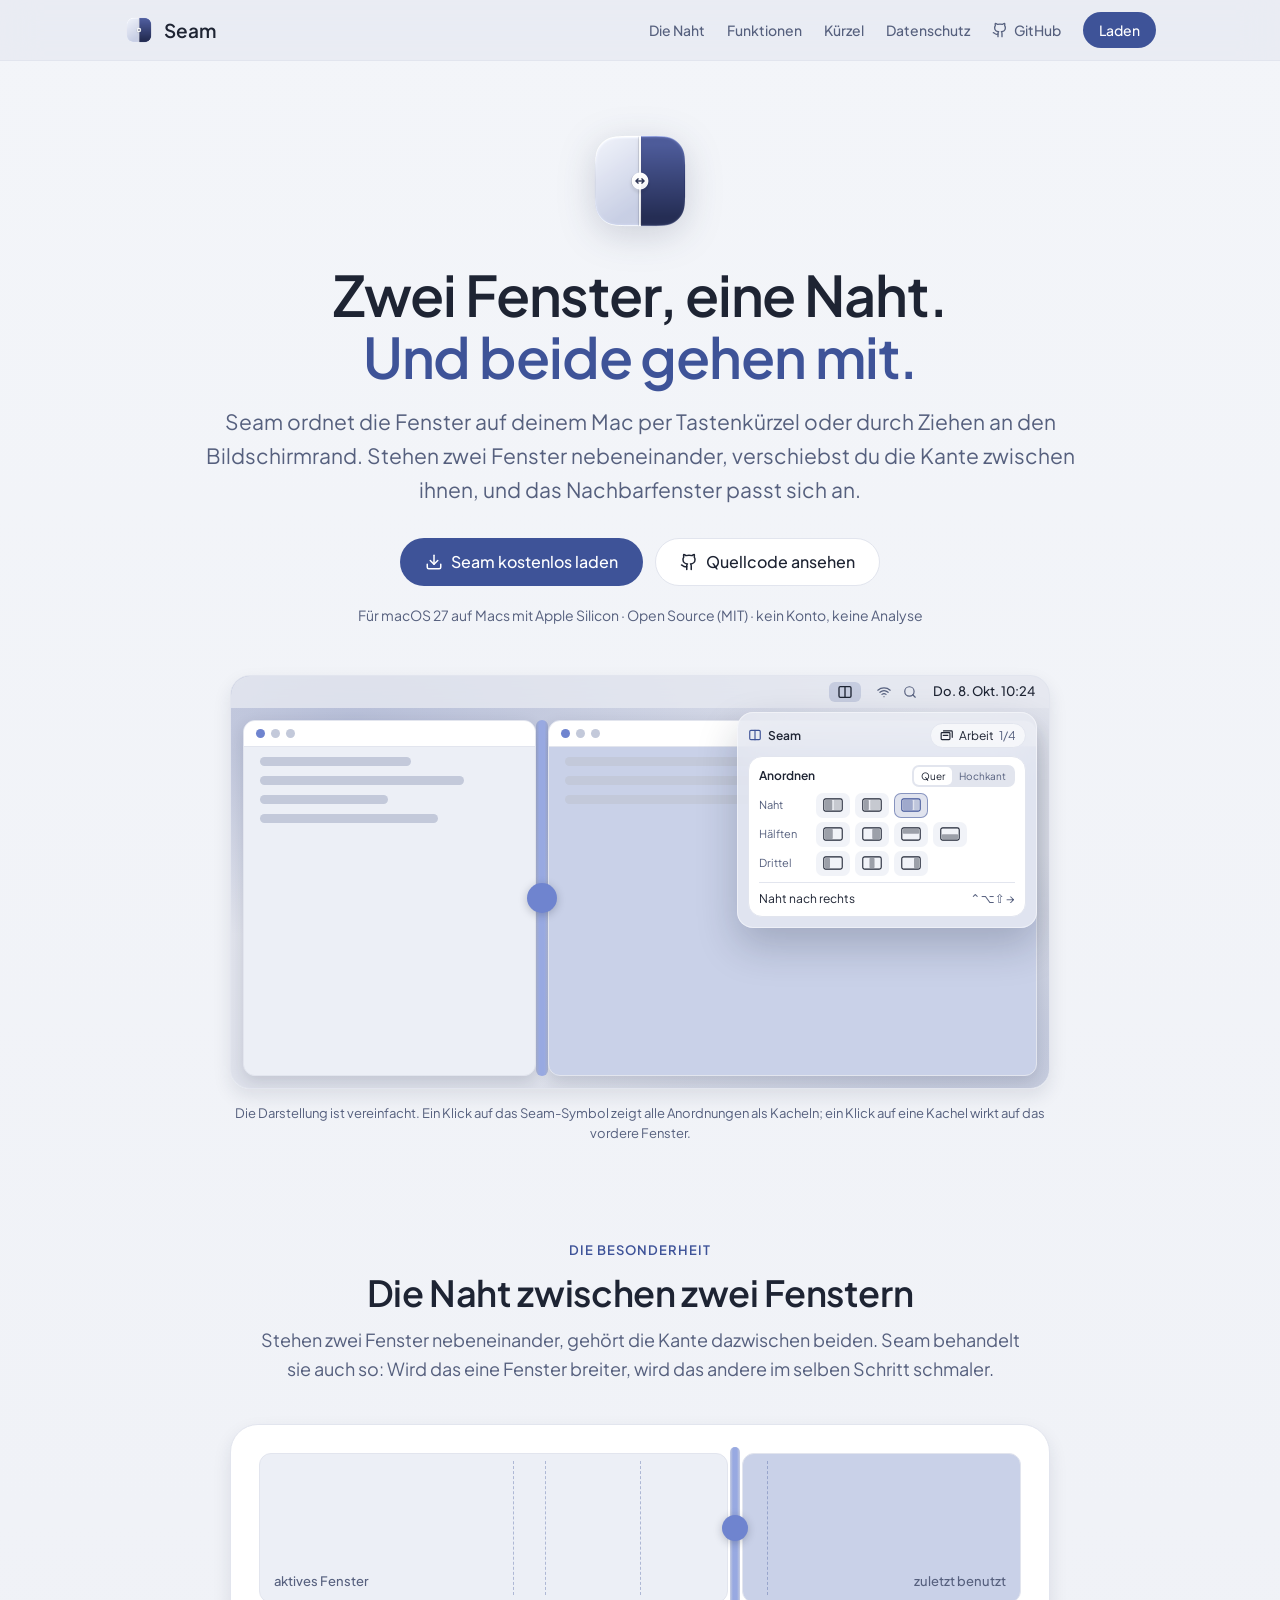
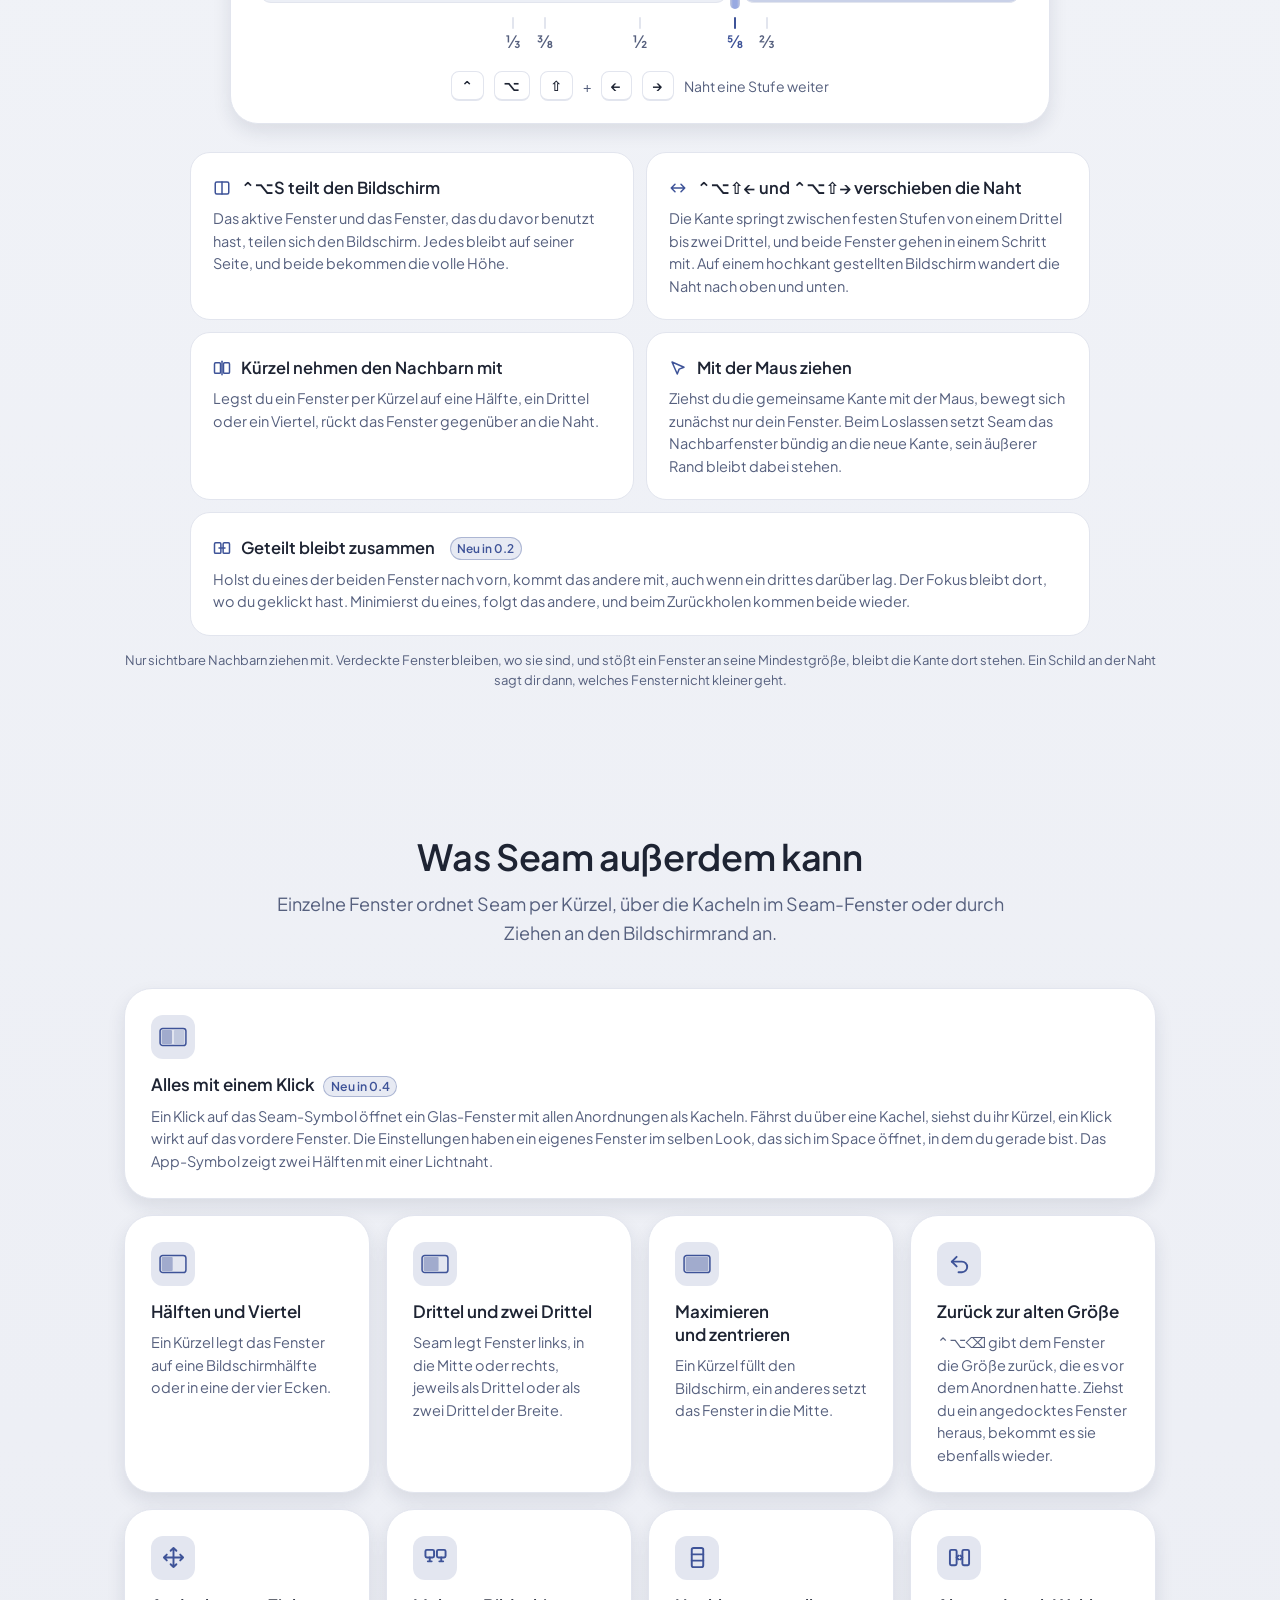
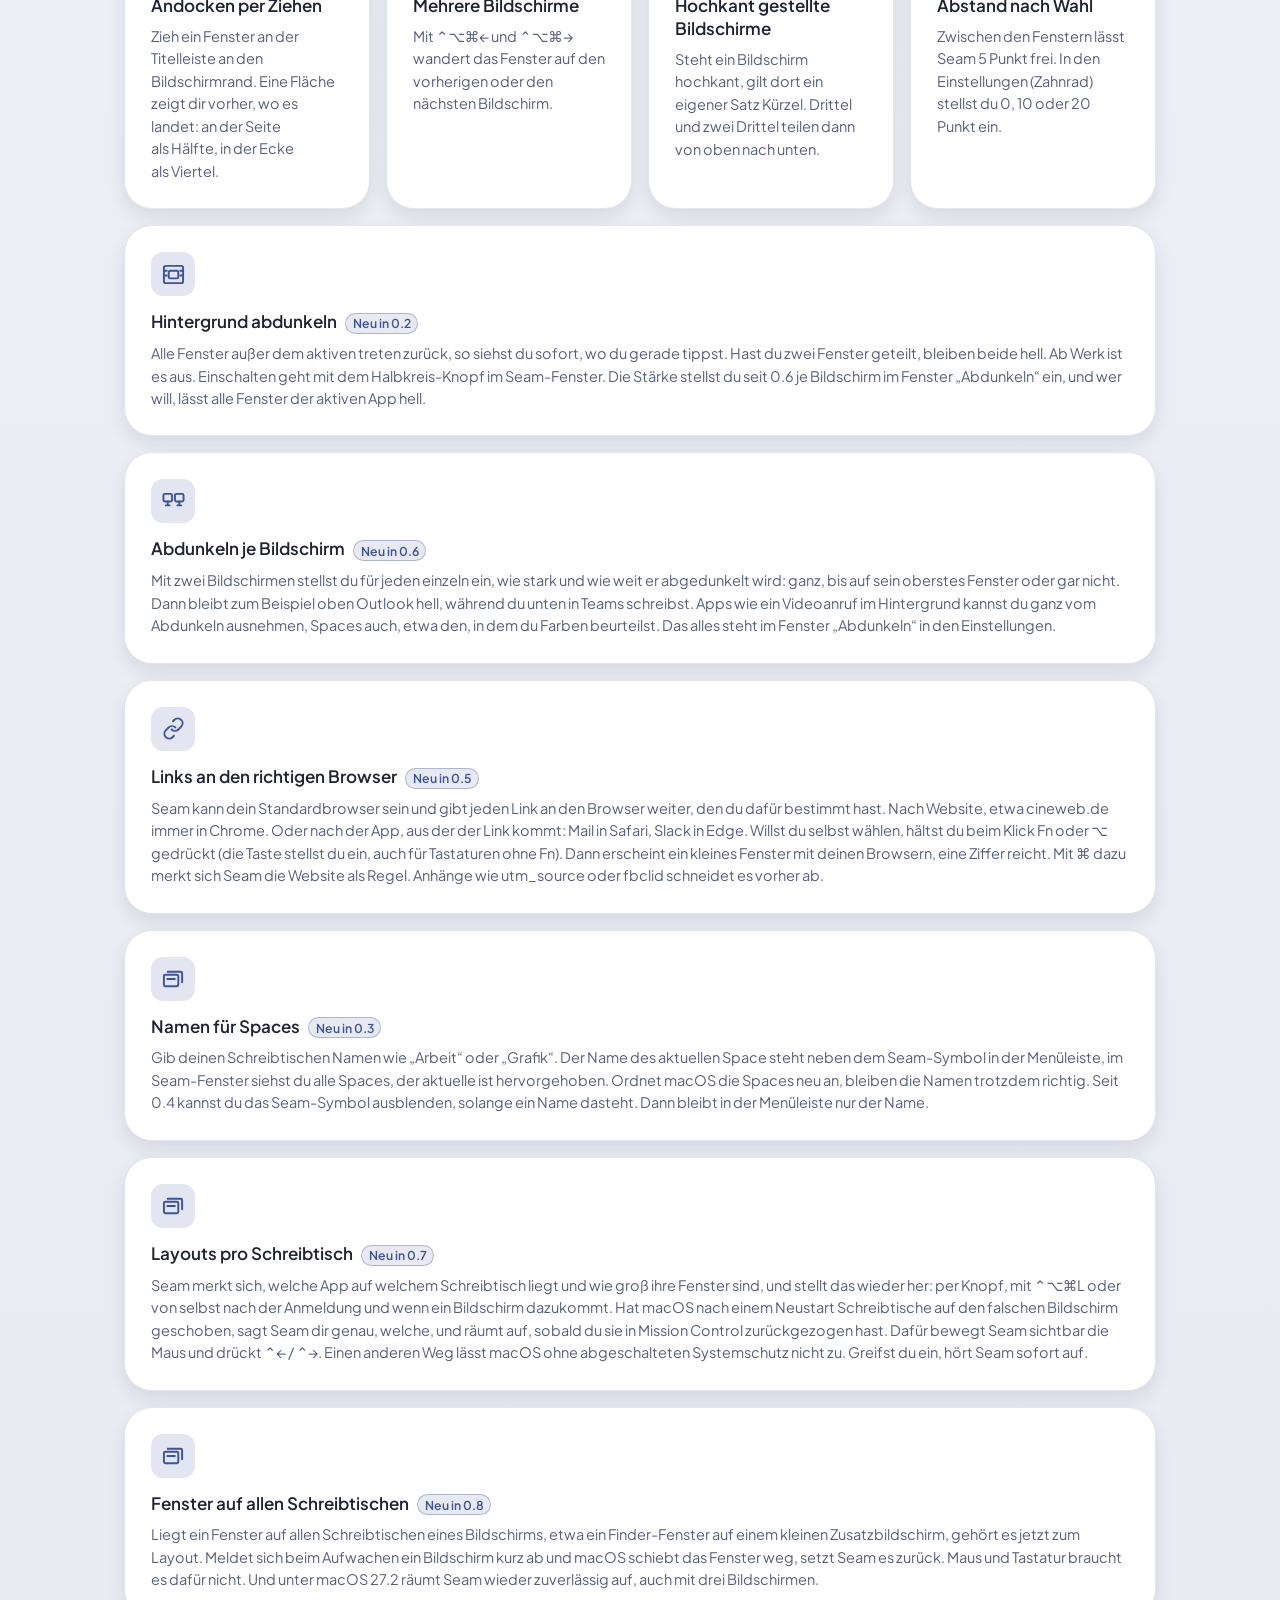
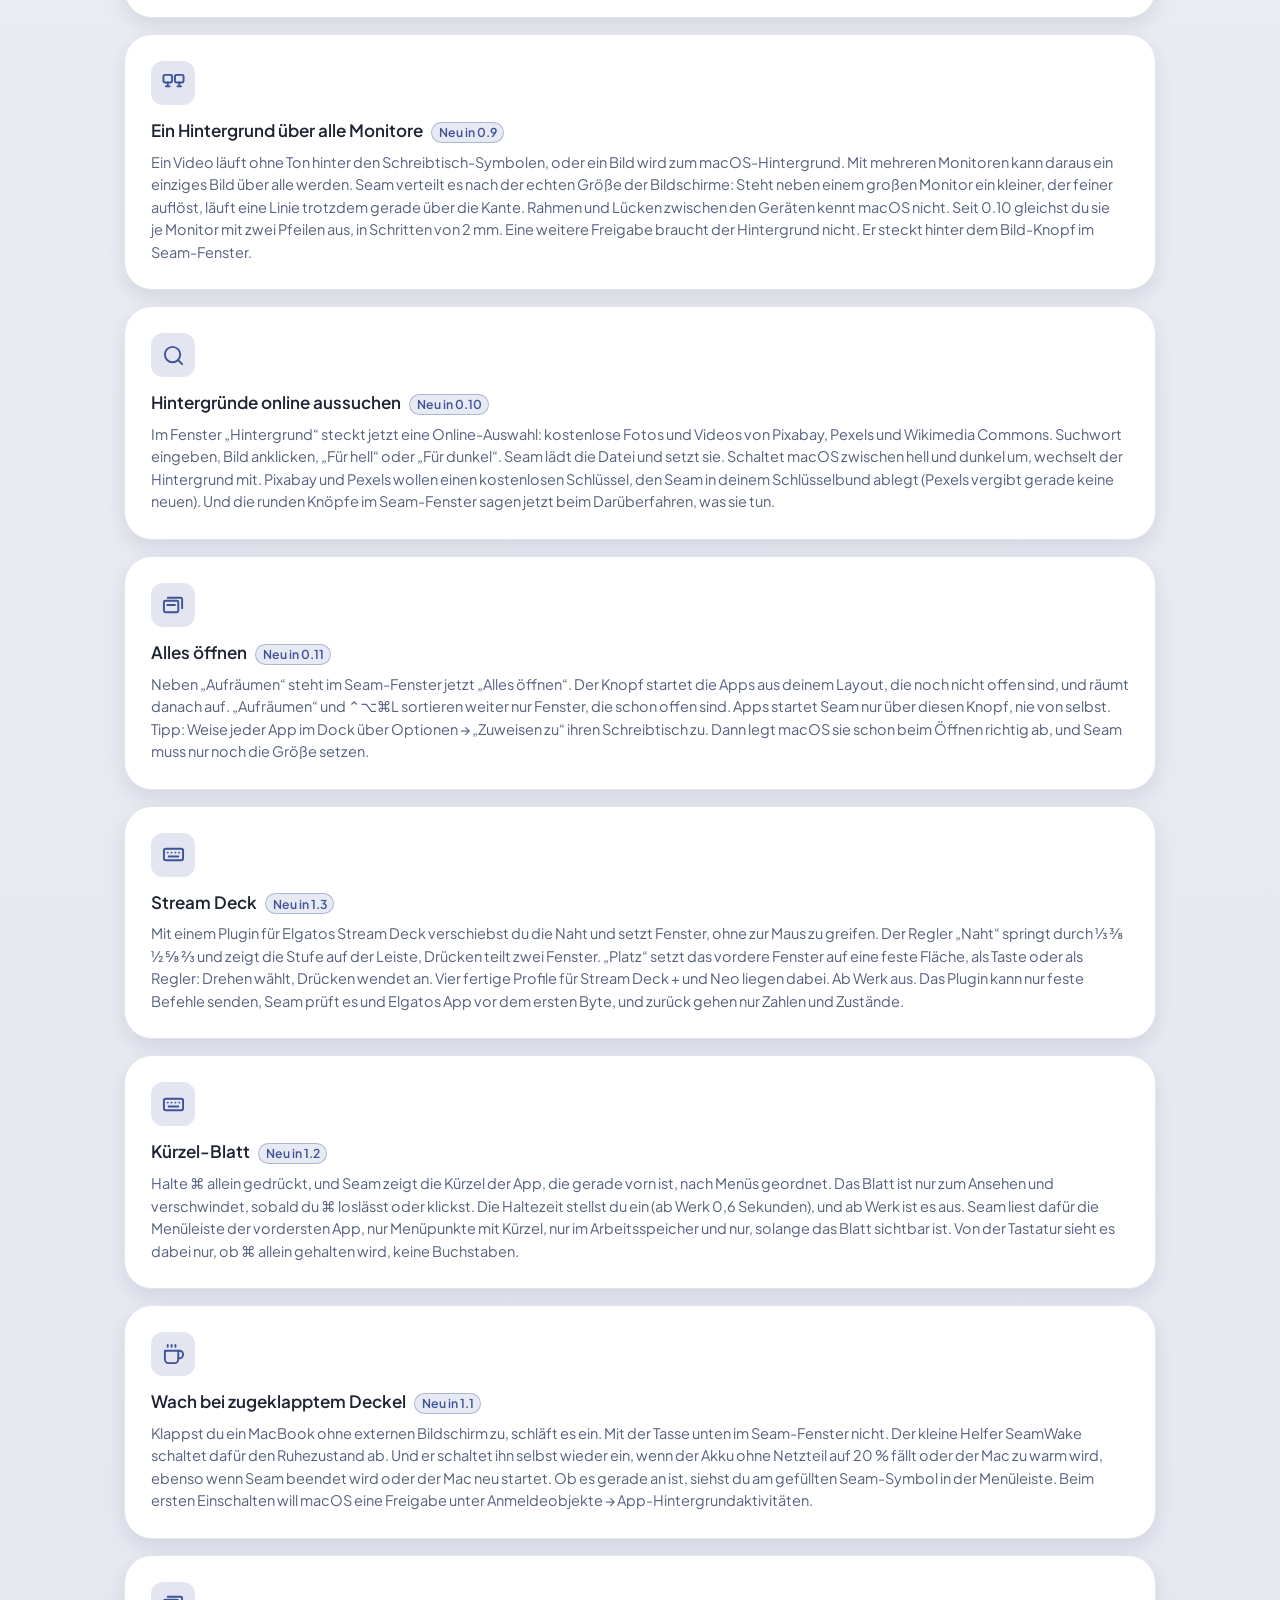
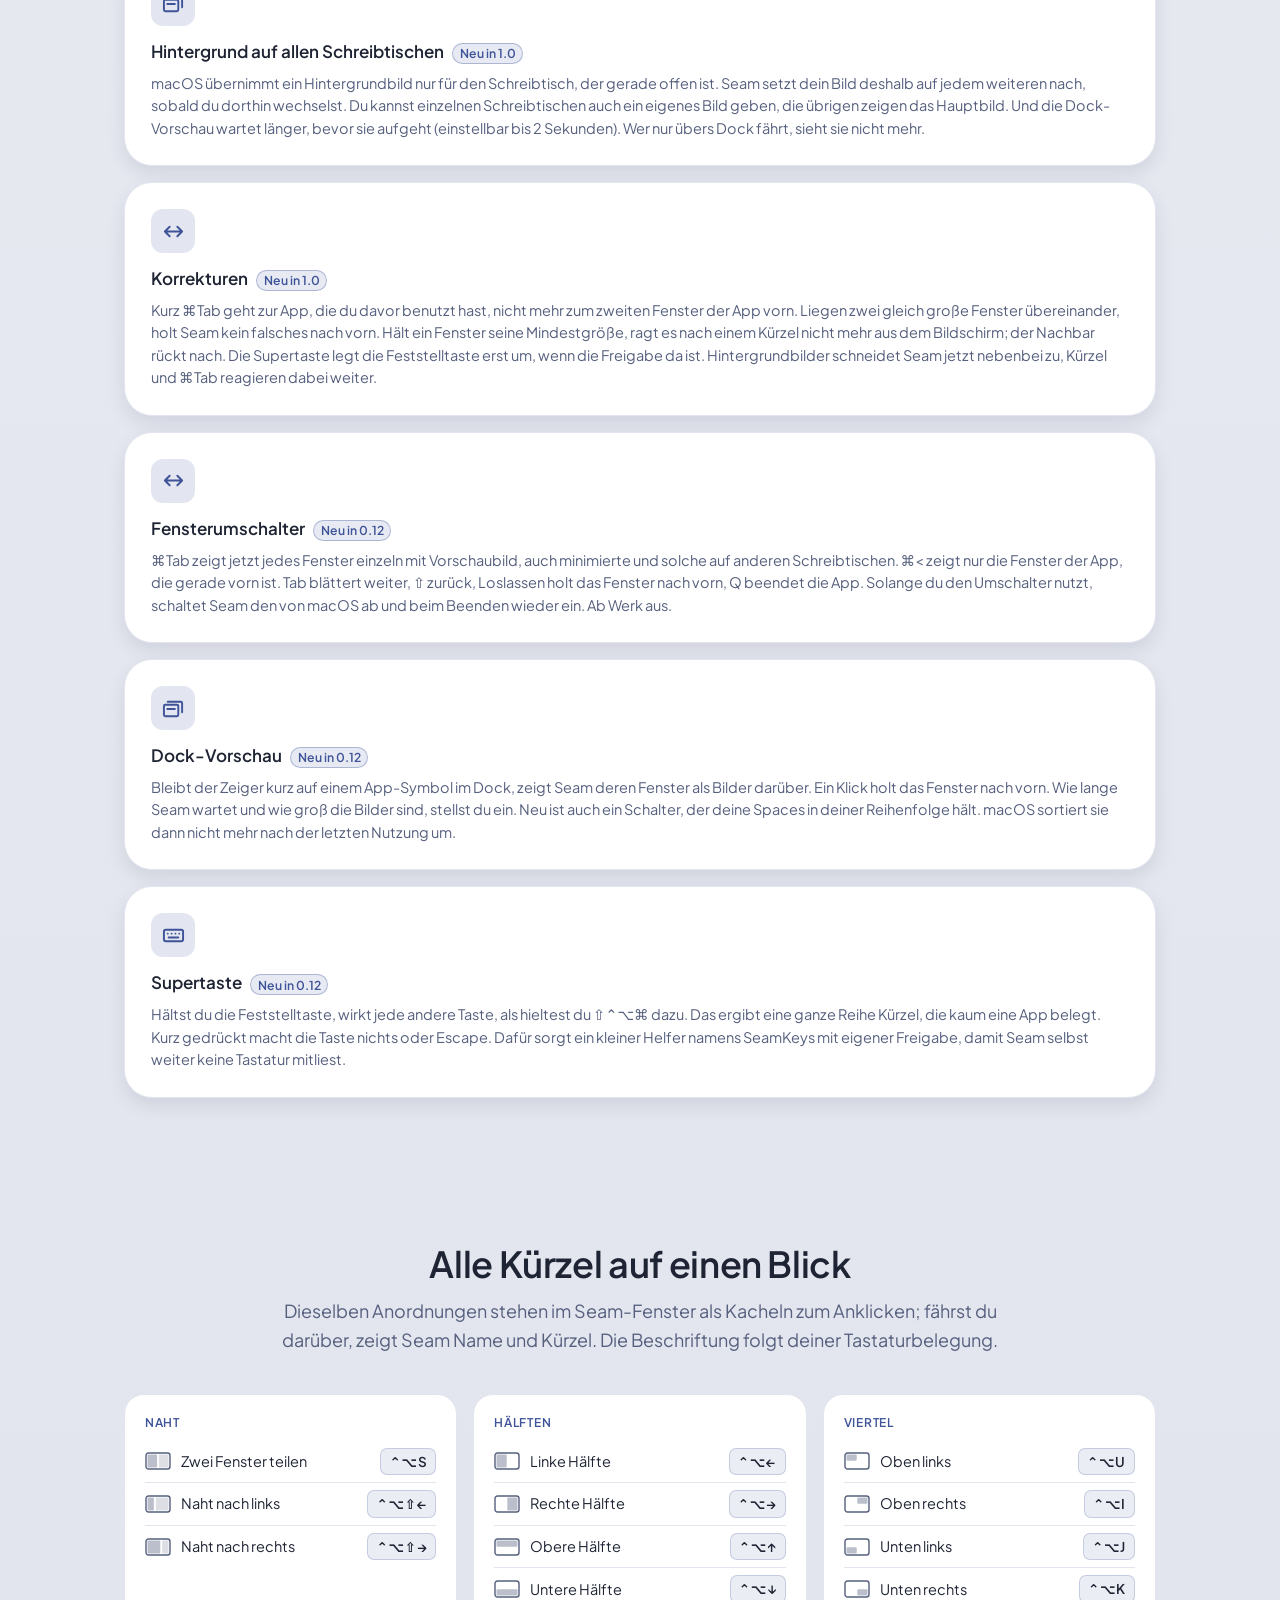
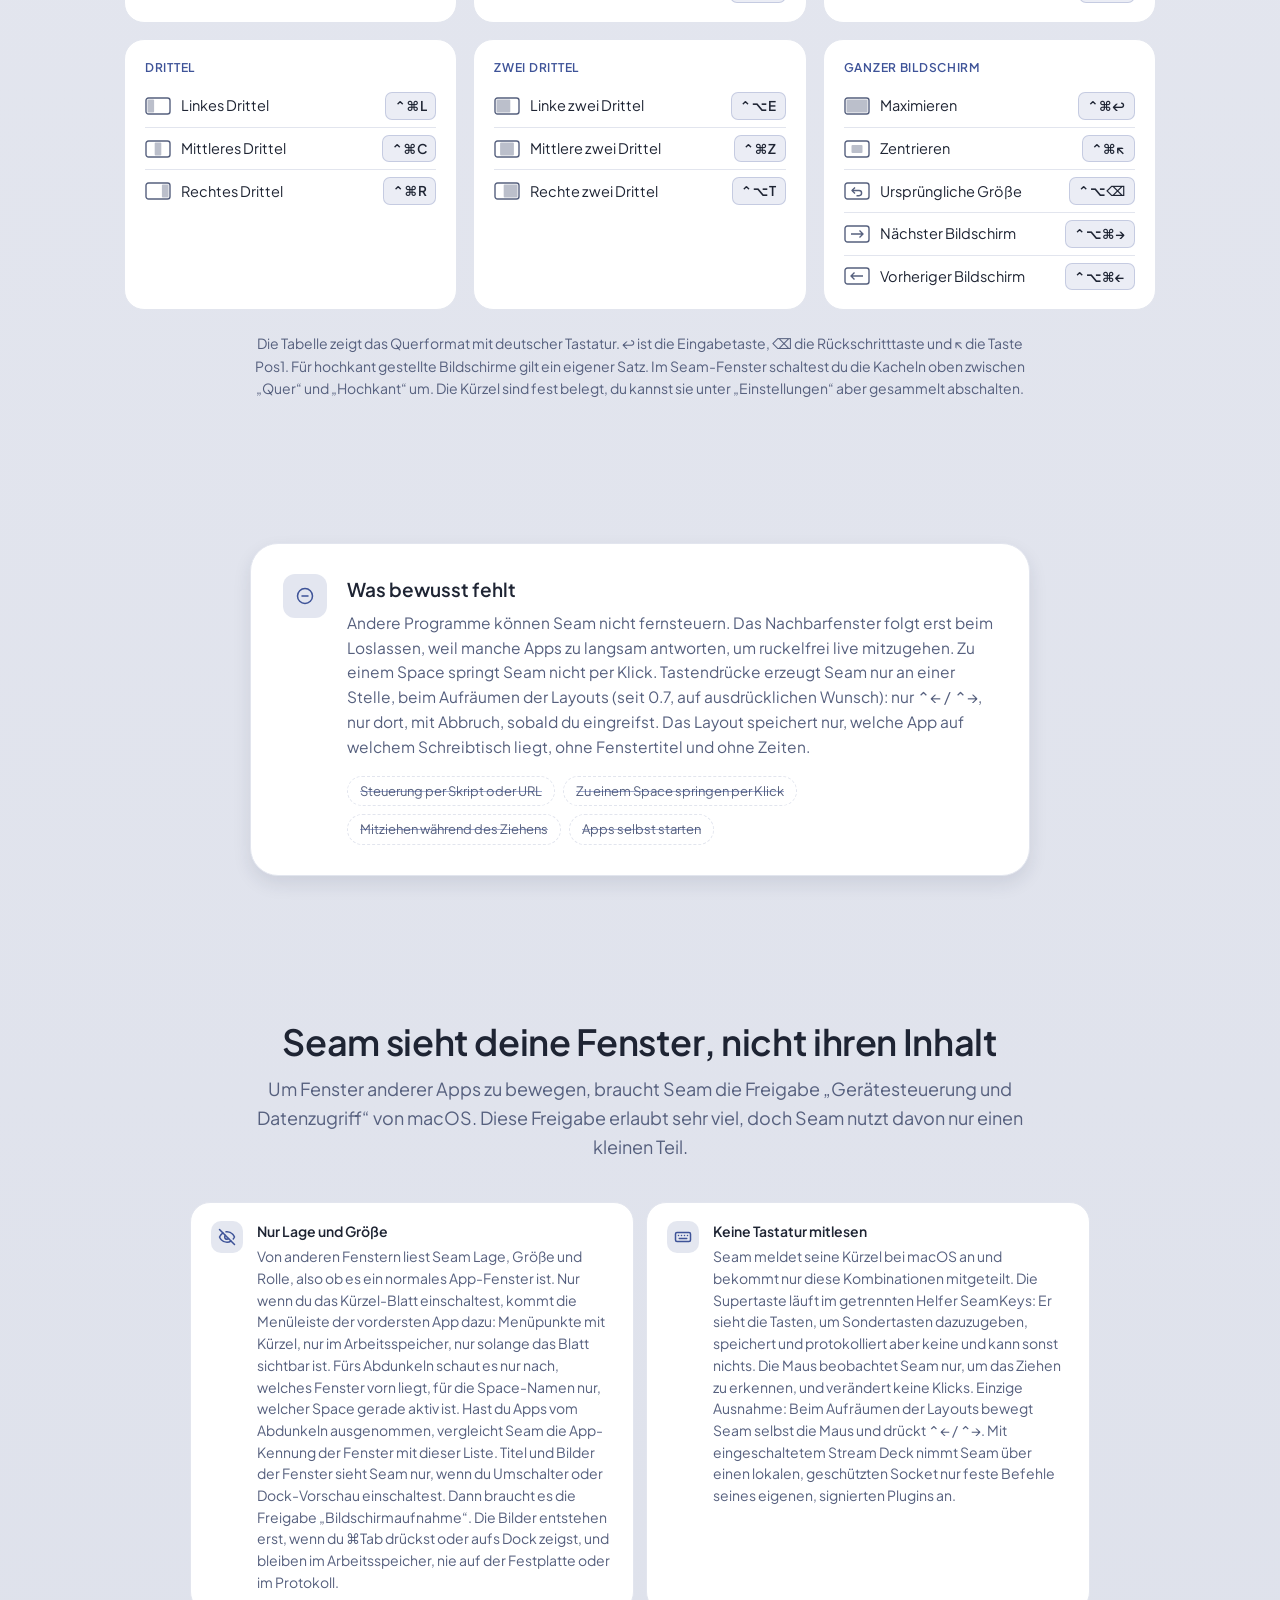
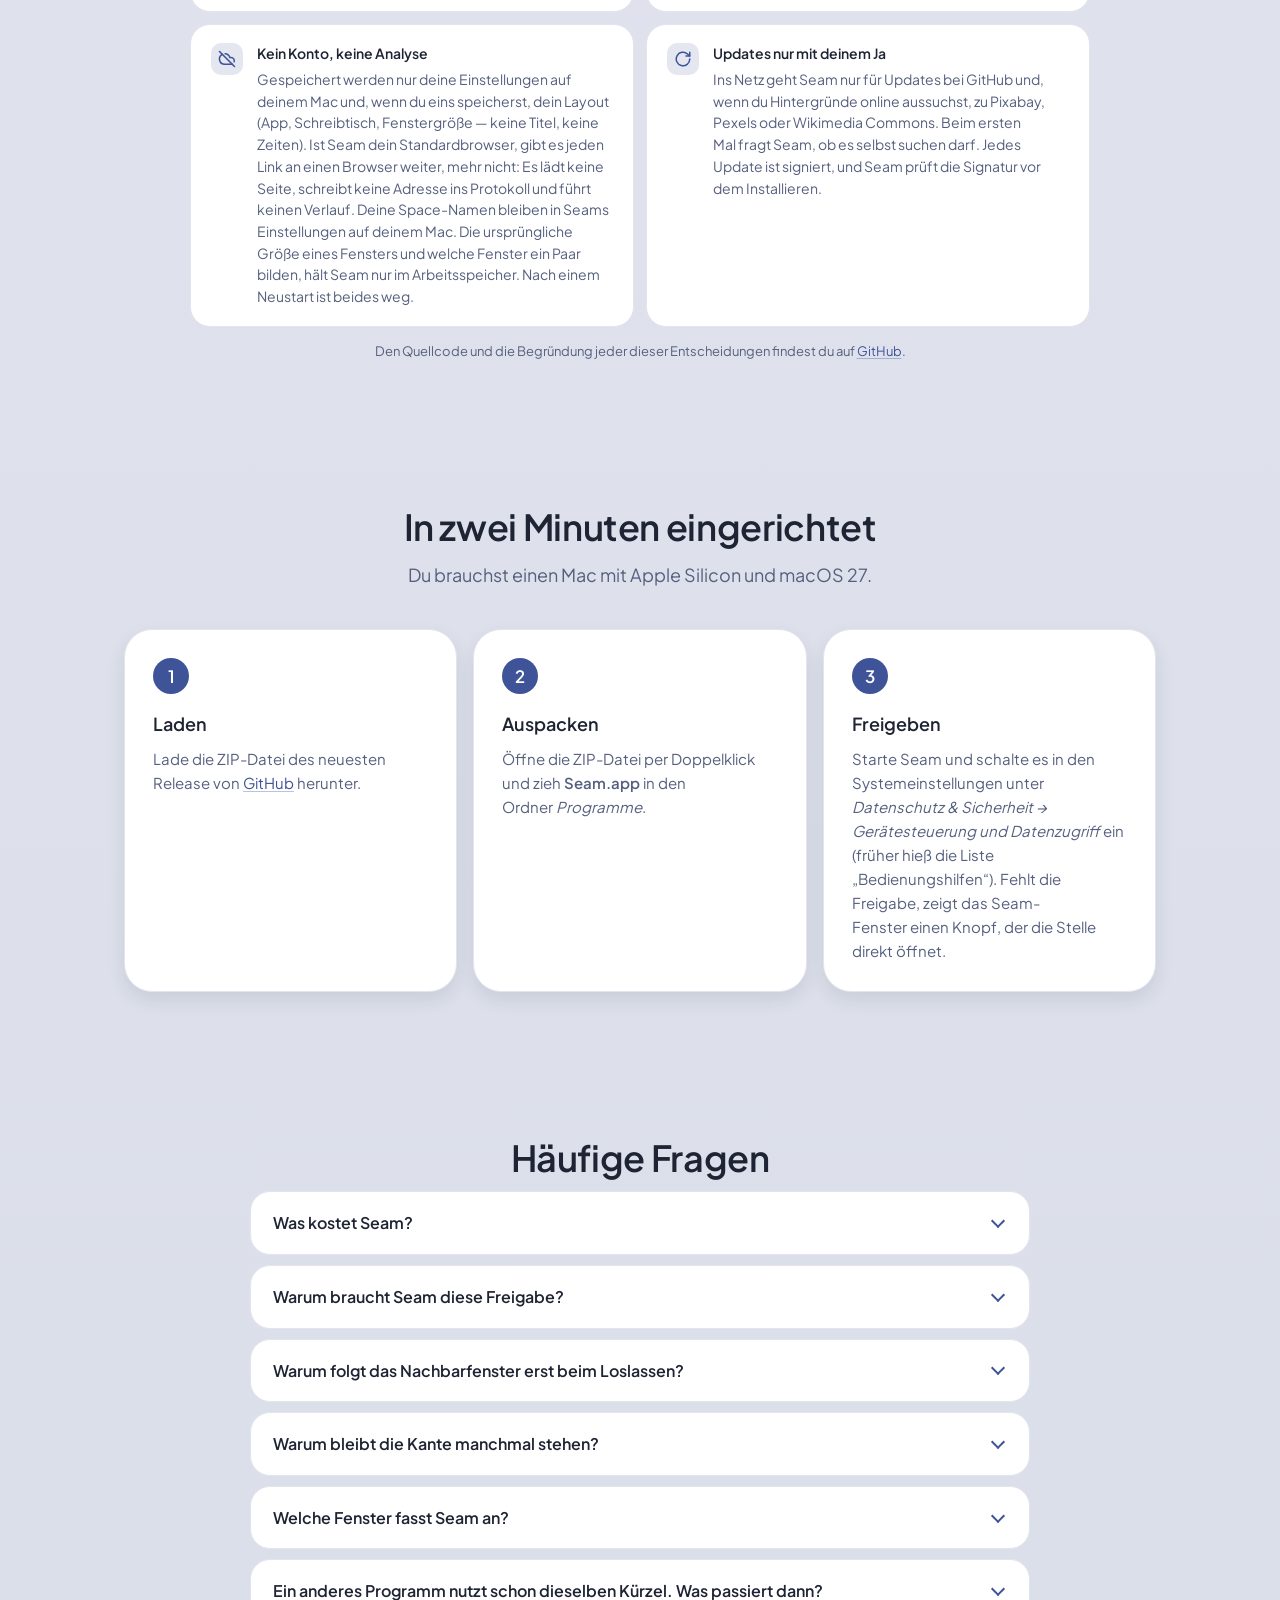
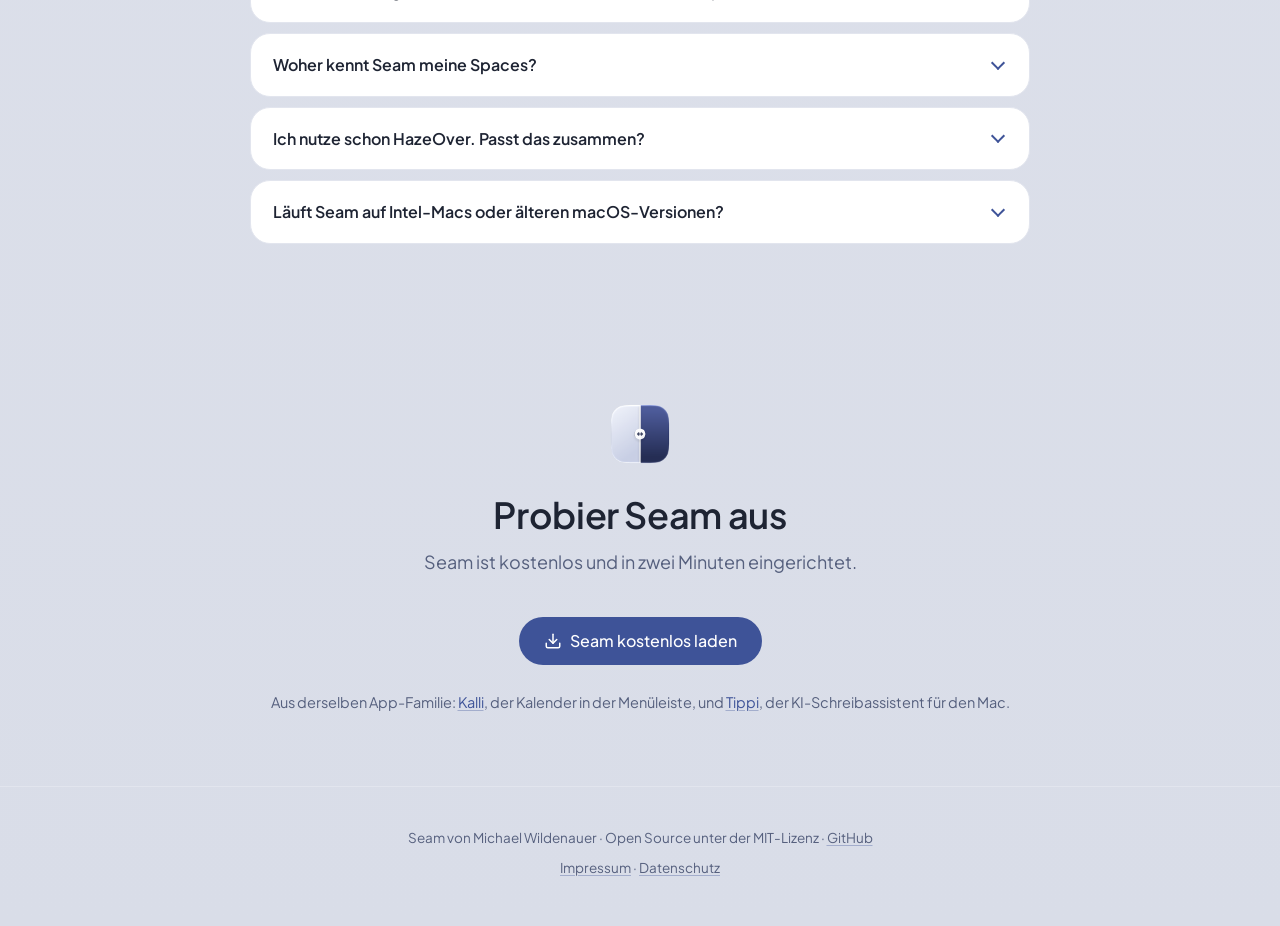
==== commit 0bbb1c42: "1.3.0 — Stream Deck: Release vorbereitet (Version, Changelog, Hilfe, README, One-Pager, Website, Dat" ====
--- a/docs/index.html
+++ b/docs/index.html
@@ -4,7 +4,7 @@
 <meta charset="UTF-8">
 <meta name="viewport" content="width=device-width, initial-scale=1.0">
 <!-- Erst erhöhen, wenn diese Seite gegen das Release gelesen wurde. -->
-<meta name="seam:documented-version" content="1.2.0">
+<meta name="seam:documented-version" content="1.3.0">
 <title>Seam: Fenster anordnen auf dem Mac, mit einer Naht zwischen zwei Fenstern</title>
 <meta name="description" content="Seam ordnet Fenster auf deinem Mac per Tastenkürzel oder durch Ziehen an. Zwei Fenster teilen sich eine Kante, und wenn du sie verschiebst, gehen beide mit. Kostenlos und Open Source.">
 <link rel="icon" href="favicon.png" type="image/png">
@@ -288,6 +288,11 @@
       </div>
       <div class="feature card wide">
         <div class="icon"><svg class="ico" aria-hidden="true"><use href="#i-keyboard"/></svg></div>
+        <h3>Stream Deck <span class="tag">Neu in 1.3</span></h3>
+        <p>Mit einem Plugin für Elgatos Stream Deck verschiebst du die Naht und setzt Fenster, ohne zur Maus zu greifen. Der Regler „Naht“ springt durch ⅓ ⅜ ½ ⅝ ⅔ und zeigt die Stufe auf der Leiste, Drücken teilt zwei Fenster. „Platz“ setzt das vordere Fenster auf eine feste Fläche, als Taste oder als Regler: Drehen wählt, Drücken wendet an. Vier fertige Profile für Stream Deck + und Neo liegen dabei. Ab Werk aus. Das Plugin kann nur feste Befehle senden, Seam prüft es und Elgatos App vor dem ersten Byte, und zurück gehen nur Zahlen und Zustände.</p>
+      </div>
+      <div class="feature card wide">
+        <div class="icon"><svg class="ico" aria-hidden="true"><use href="#i-keyboard"/></svg></div>
         <h3>Kürzel-Blatt <span class="tag">Neu in 1.2</span></h3>
         <p>Halte ⌘ allein gedrückt, und Seam zeigt die Kürzel der App, die gerade vorn ist, nach Menüs geordnet. Das Blatt ist nur zum Ansehen und verschwindet, sobald du ⌘ loslässt oder klickst. Die Haltezeit stellst du ein (ab Werk 0,6 Sekunden), und ab Werk ist es aus. Seam liest dafür die Menüleiste der vordersten App, nur Menüpunkte mit Kürzel, nur im Arbeitsspeicher und nur, solange das Blatt sichtbar ist. Von der Tastatur sieht es dabei nur, ob ⌘ allein gehalten wird, keine Buchstaben.</p>
       </div>
@@ -404,7 +409,7 @@
     <p class="lead">Um Fenster anderer Apps zu bewegen, braucht Seam die Freigabe „Gerätesteuerung und Datenzugriff“ von macOS. Diese Freigabe erlaubt sehr viel, doch Seam nutzt davon nur einen kleinen Teil.</p>
     <div class="privacy-grid">
       <div class="privacy-item"><span class="check"><svg class="ico" aria-hidden="true"><use href="#i-eyeoff"/></svg></span><p><strong>Nur Lage und Größe</strong>Von anderen Fenstern liest Seam Lage, Größe und Rolle, also ob es ein normales App-Fenster ist. Nur wenn du das Kürzel-Blatt einschaltest, kommt die Menüleiste der vordersten App dazu: Menüpunkte mit Kürzel, nur im Arbeitsspeicher, nur solange das Blatt sichtbar ist. Fürs Abdunkeln schaut es nur nach, welches Fenster vorn liegt, für die Space-Namen nur, welcher Space gerade aktiv ist. Hast du Apps vom Abdunkeln ausgenommen, vergleicht Seam die App-Kennung der Fenster mit dieser Liste. Titel und Bilder der Fenster sieht Seam nur, wenn du Umschalter oder Dock-Vorschau einschaltest. Dann braucht es die Freigabe „Bildschirmaufnahme“. Die Bilder entstehen erst, wenn du ⌘Tab drückst oder aufs Dock zeigst, und bleiben im Arbeitsspeicher, nie auf der Festplatte oder im Protokoll.</p></div>
-      <div class="privacy-item"><span class="check"><svg class="ico" aria-hidden="true"><use href="#i-keyboard"/></svg></span><p><strong>Keine Tastatur mitlesen</strong>Seam meldet seine Kürzel bei macOS an und bekommt nur diese Kombinationen mitgeteilt. Die Supertaste läuft im getrennten Helfer SeamKeys: Er sieht die Tasten, um Sondertasten dazuzugeben, speichert und protokolliert aber keine und kann sonst nichts. Die Maus beobachtet Seam nur, um das Ziehen zu erkennen, und verändert keine Klicks. Einzige Ausnahme: Beim Aufräumen der Layouts bewegt Seam selbst die Maus und drückt ⌃← / ⌃→.</p></div>
+      <div class="privacy-item"><span class="check"><svg class="ico" aria-hidden="true"><use href="#i-keyboard"/></svg></span><p><strong>Keine Tastatur mitlesen</strong>Seam meldet seine Kürzel bei macOS an und bekommt nur diese Kombinationen mitgeteilt. Die Supertaste läuft im getrennten Helfer SeamKeys: Er sieht die Tasten, um Sondertasten dazuzugeben, speichert und protokolliert aber keine und kann sonst nichts. Die Maus beobachtet Seam nur, um das Ziehen zu erkennen, und verändert keine Klicks. Einzige Ausnahme: Beim Aufräumen der Layouts bewegt Seam selbst die Maus und drückt ⌃← / ⌃→. Mit eingeschaltetem Stream Deck nimmt Seam über einen lokalen, geschützten Socket nur feste Befehle seines eigenen, signierten Plugins an.</p></div>
       <div class="privacy-item"><span class="check"><svg class="ico" aria-hidden="true"><use href="#i-cloudoff"/></svg></span><p><strong>Kein Konto, keine Analyse</strong>Gespeichert werden nur deine Einstellungen auf deinem Mac und, wenn du eins speicherst, dein Layout (App, Schreibtisch, Fenstergröße — keine Titel, keine Zeiten). Ist Seam dein Standardbrowser, gibt es jeden Link an einen Browser weiter, mehr nicht: Es lädt keine Seite, schreibt keine Adresse ins Protokoll und führt keinen Verlauf. Deine Space-Namen bleiben in Seams Einstellungen auf deinem Mac. Die ursprüngliche Größe eines Fensters und welche Fenster ein Paar bilden, hält Seam nur im Arbeitsspeicher. Nach einem Neustart ist beides weg.</p></div>
       <div class="privacy-item"><span class="check"><svg class="ico" aria-hidden="true"><use href="#i-refresh"/></svg></span><p><strong>Updates nur mit deinem Ja</strong>Ins Netz geht Seam nur für Updates bei GitHub und, wenn du Hintergründe online aussuchst, zu Pixabay, Pexels oder Wikimedia Commons. Beim ersten Mal fragt Seam, ob es selbst suchen darf. Jedes Update ist signiert, und Seam prüft die Signatur vor dem Installieren.</p></div>
     </div>
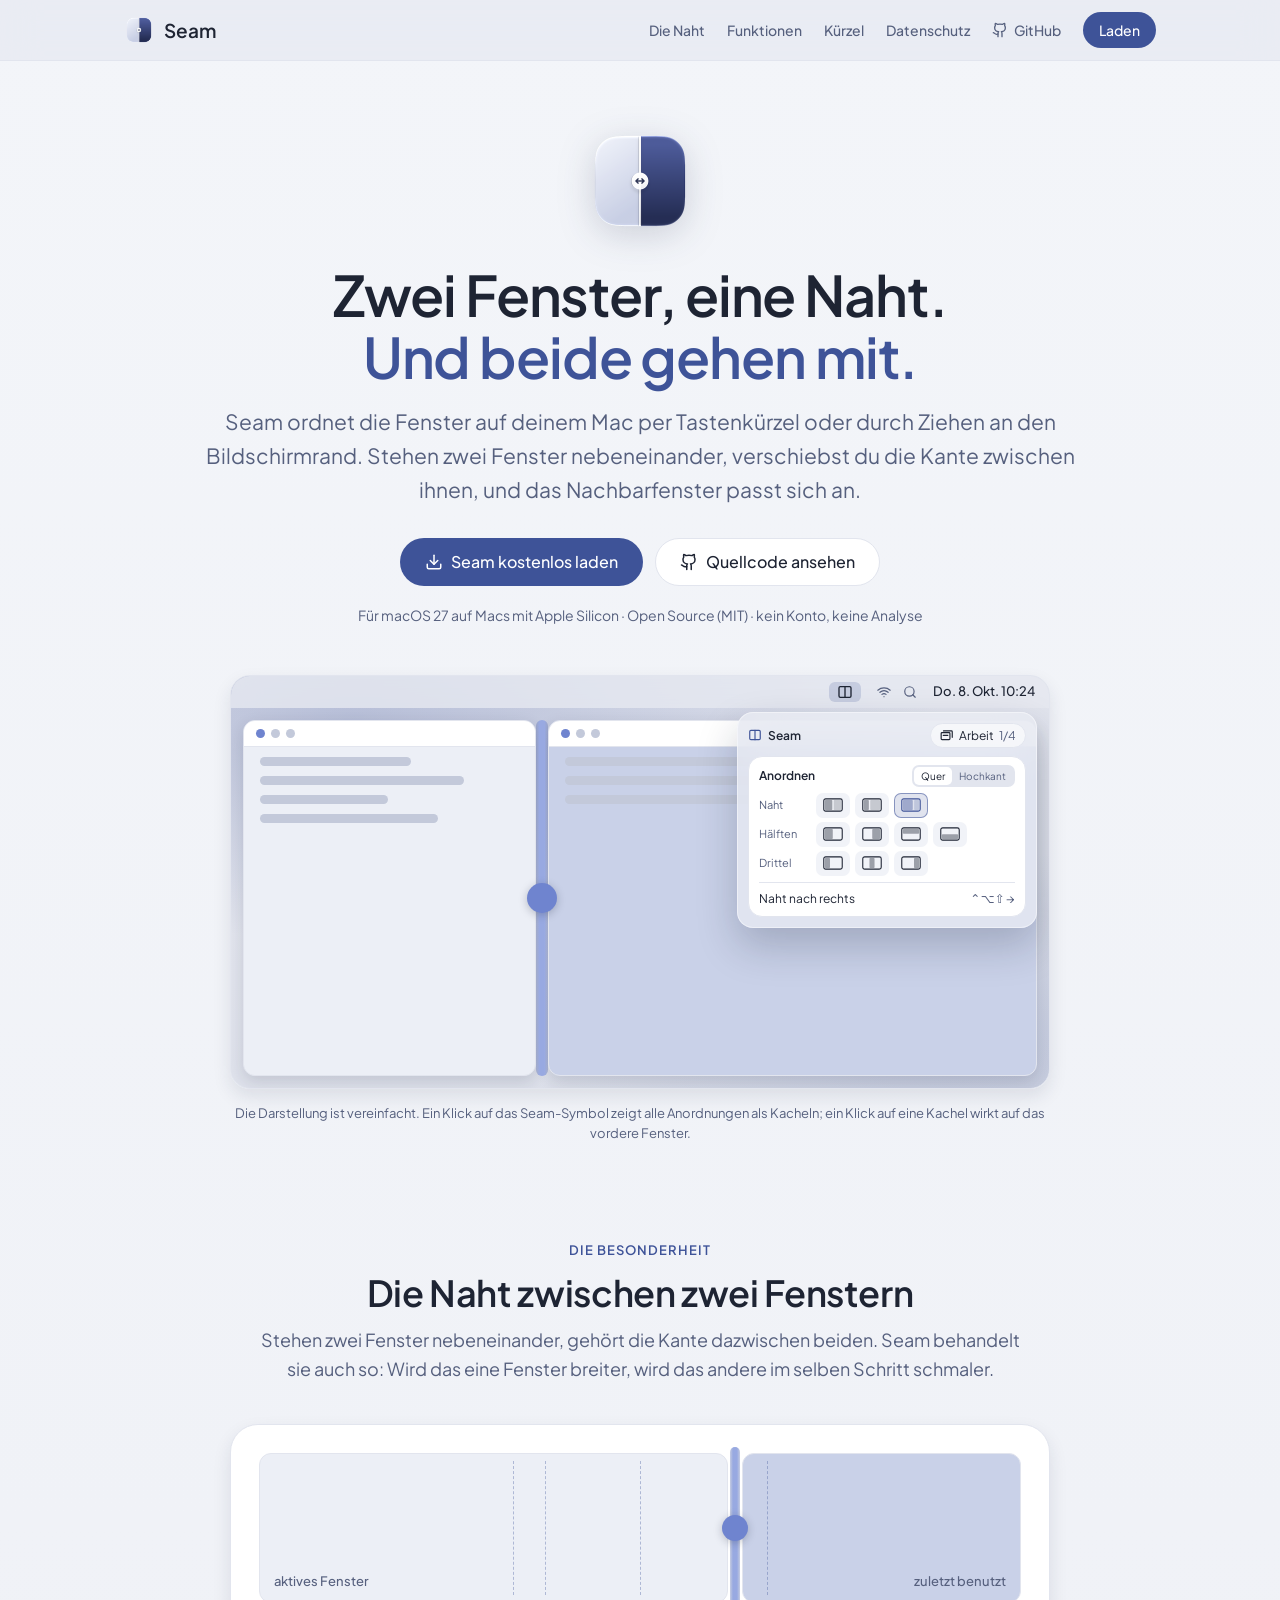
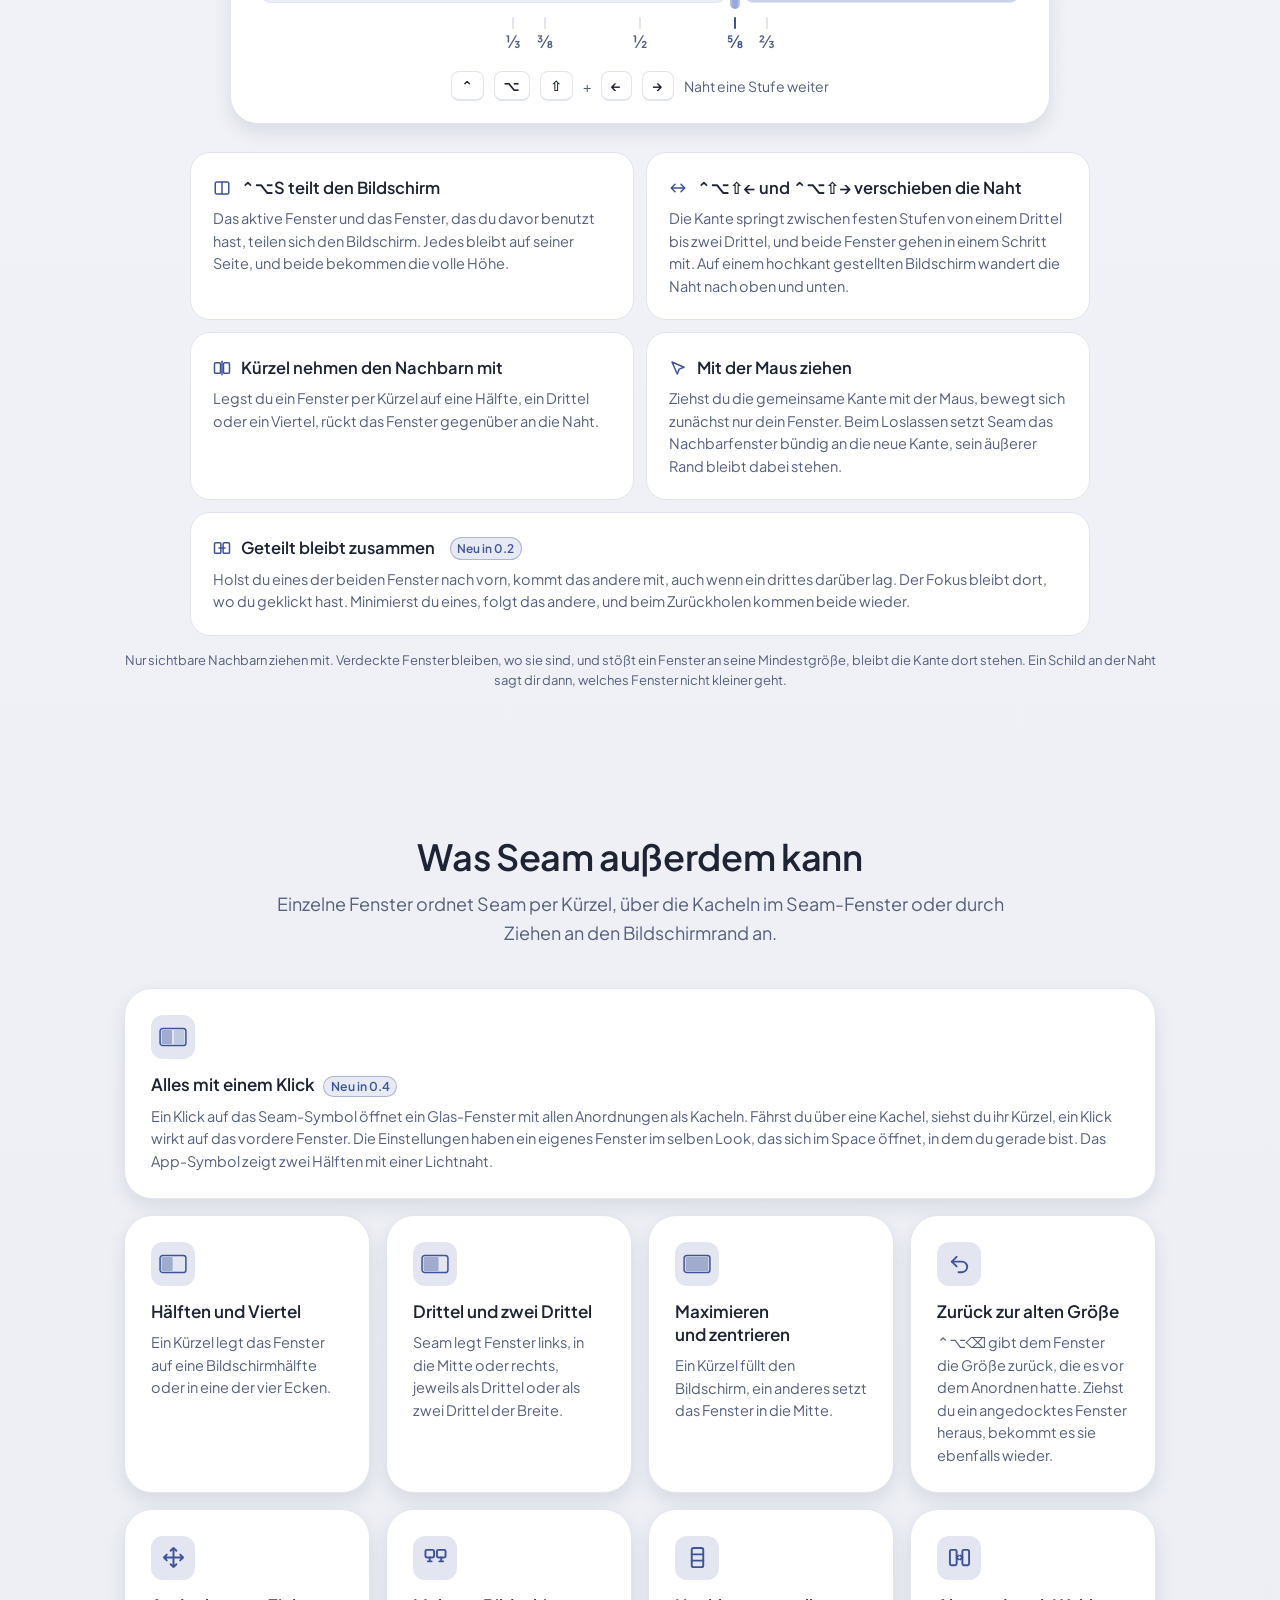
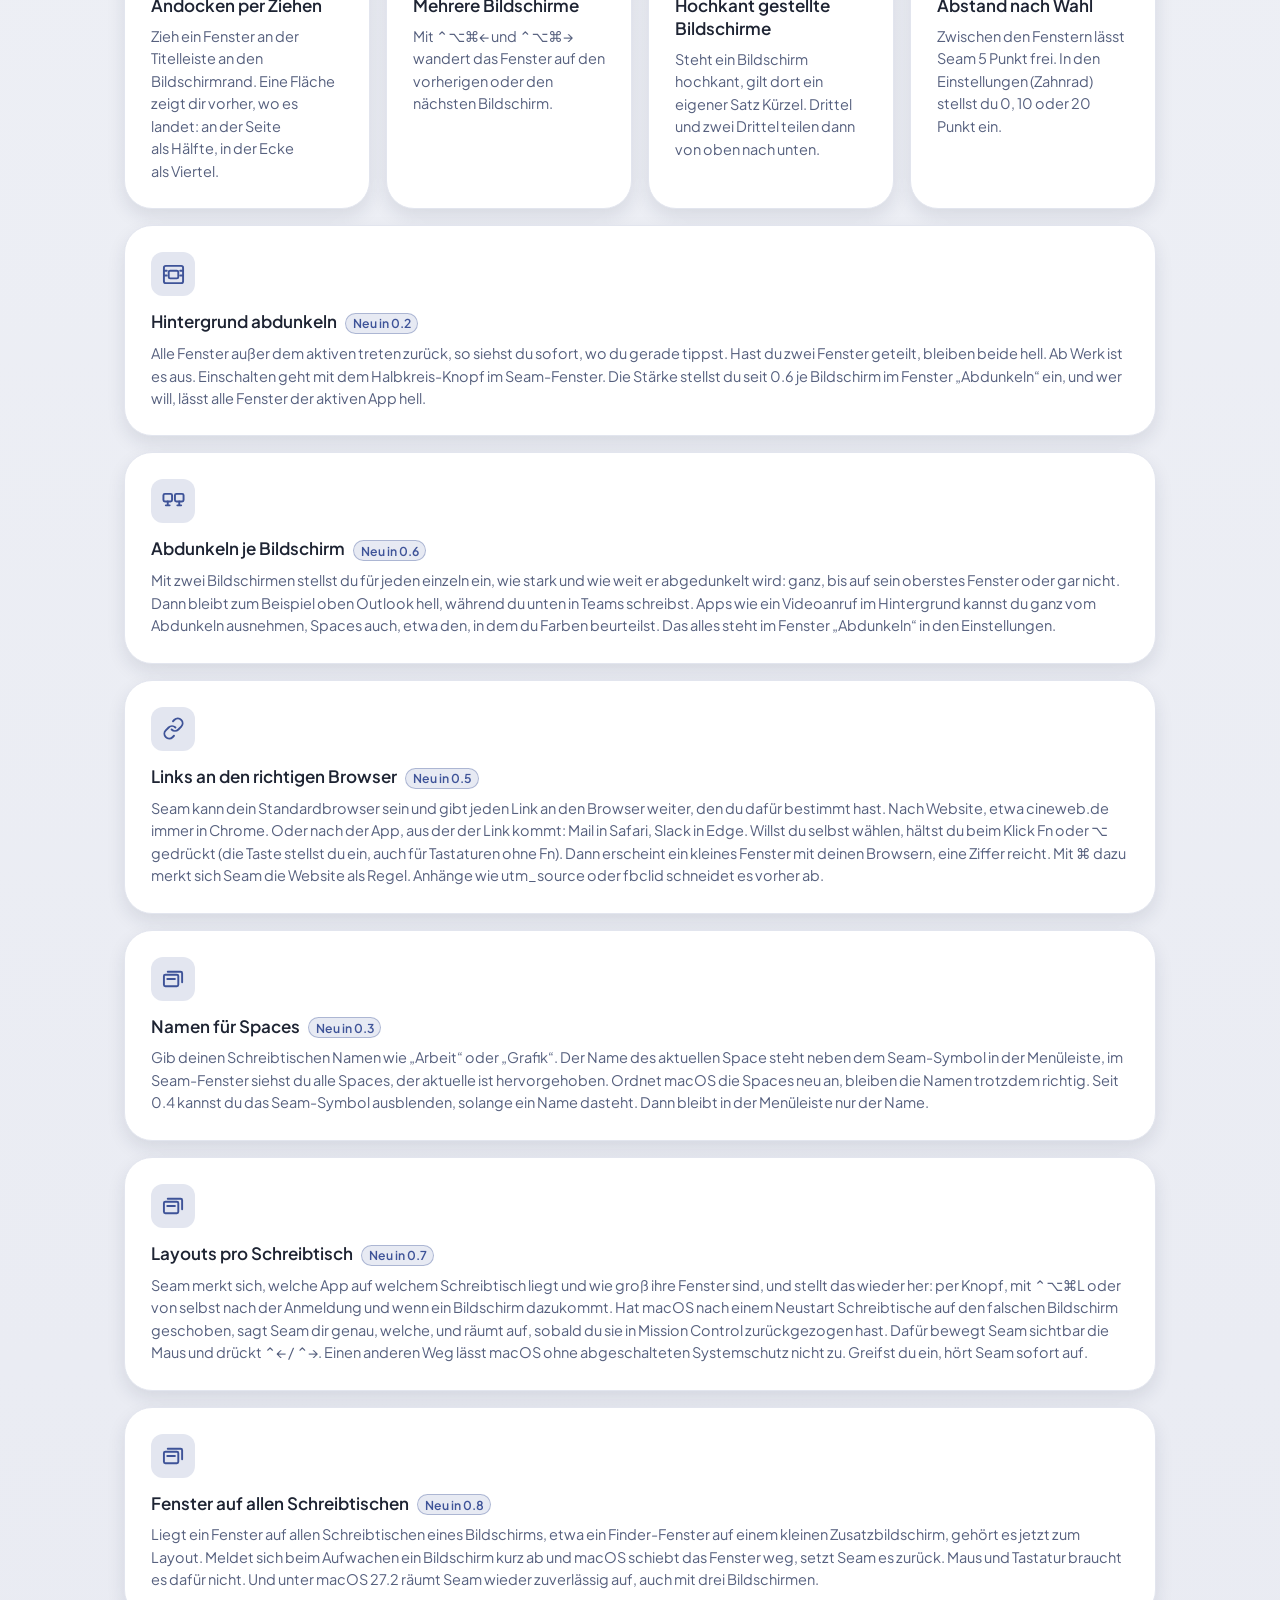
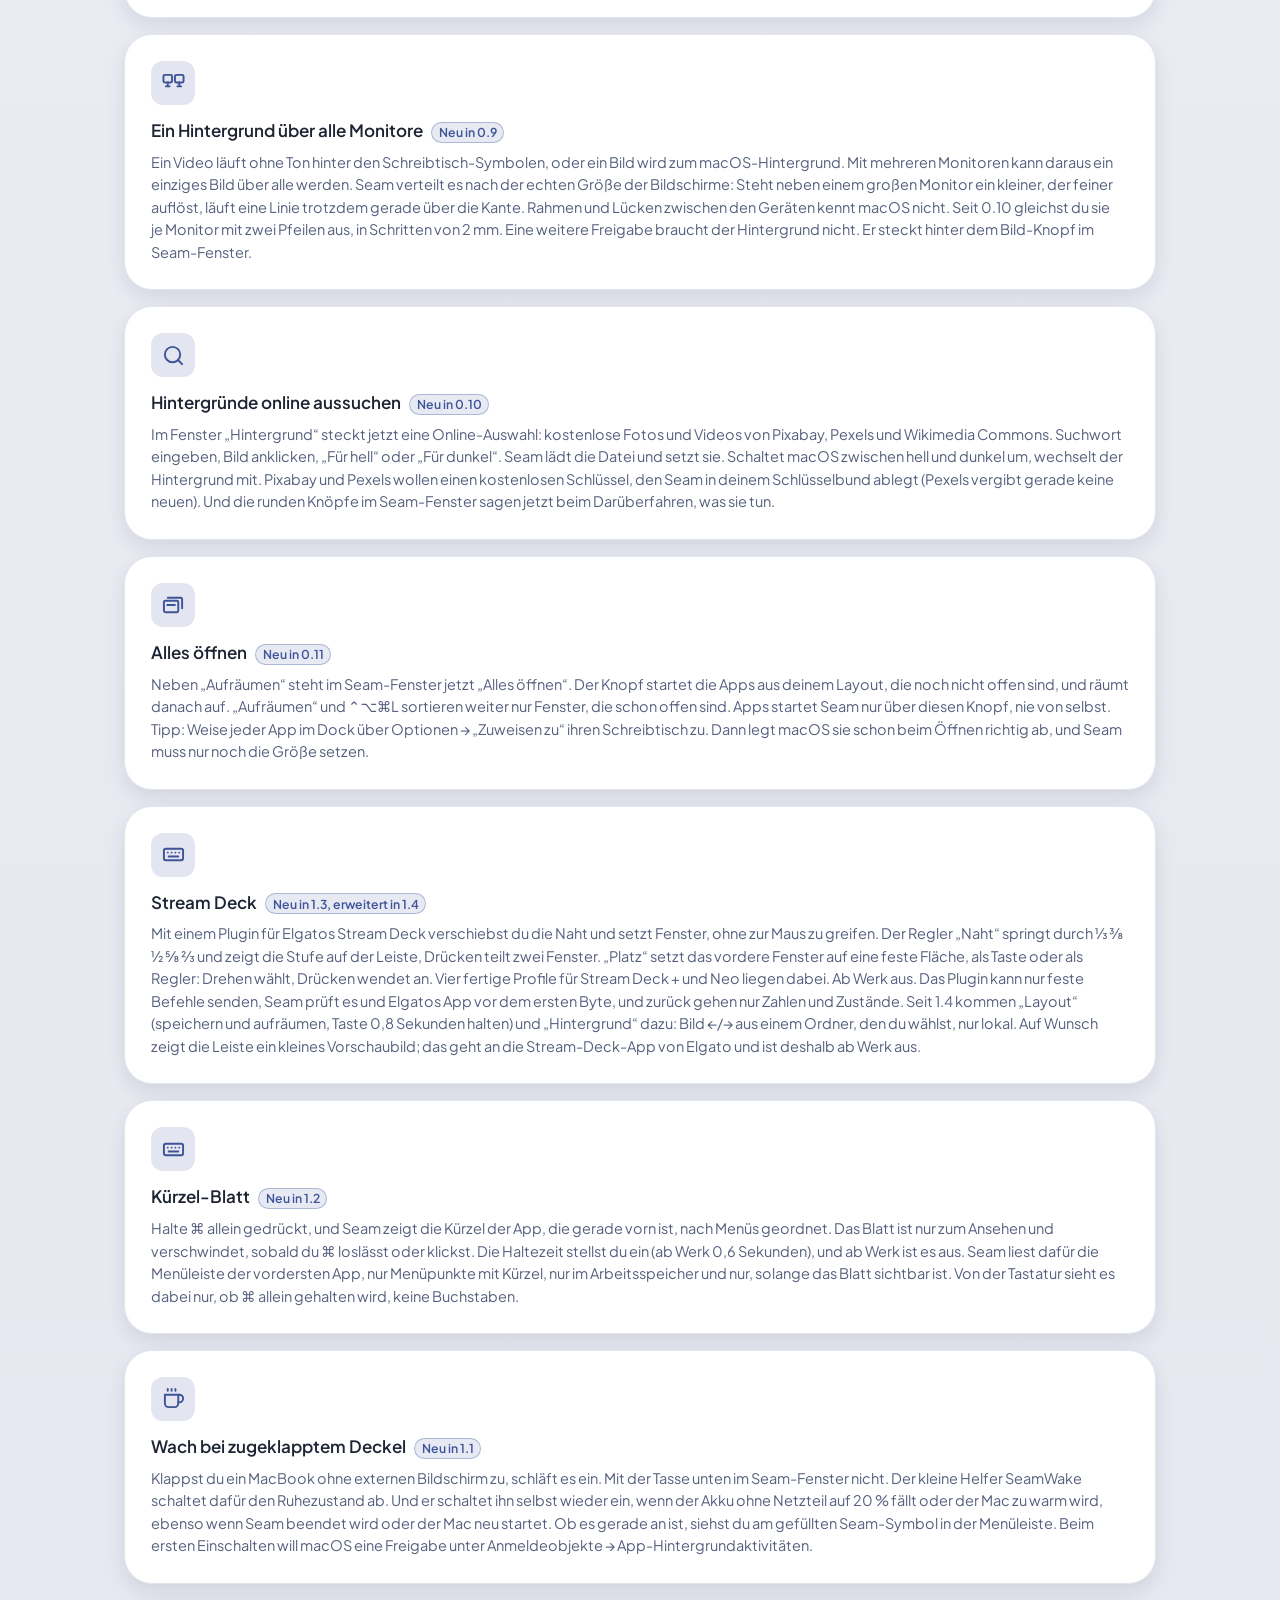
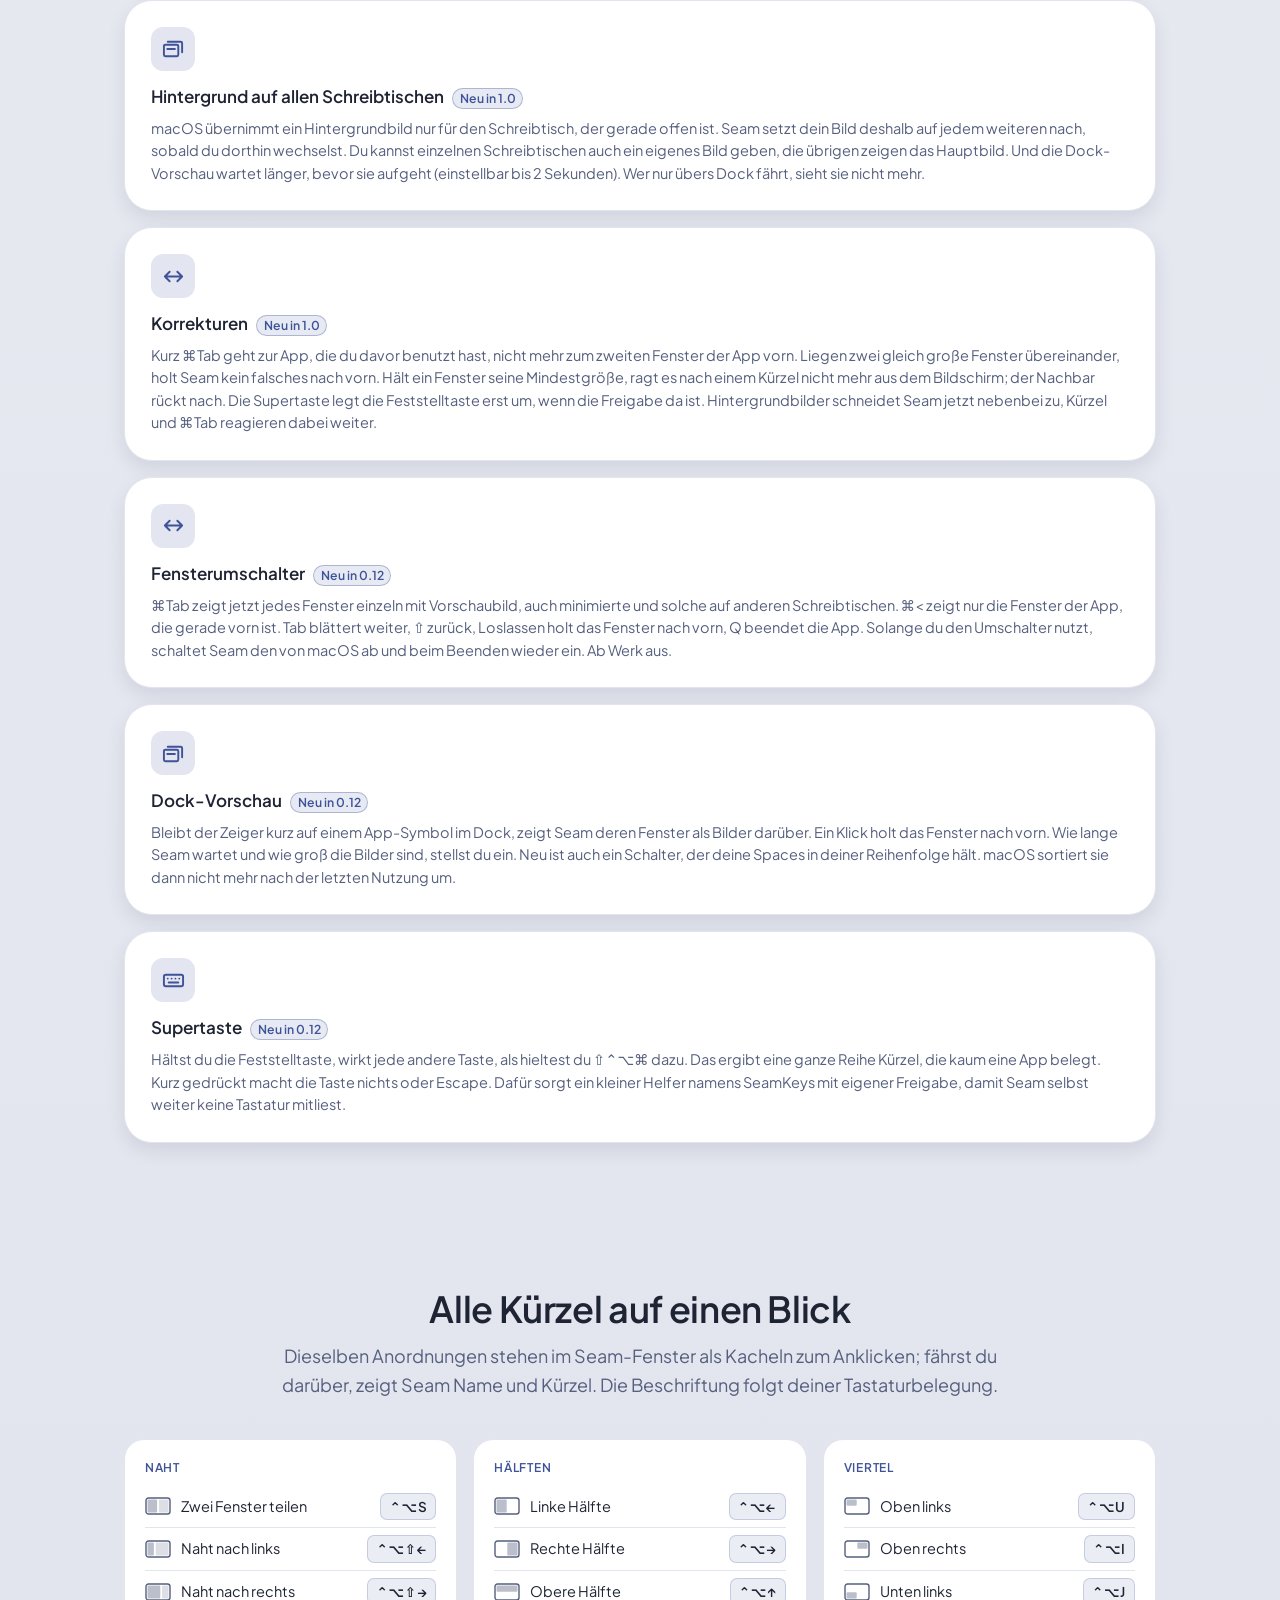
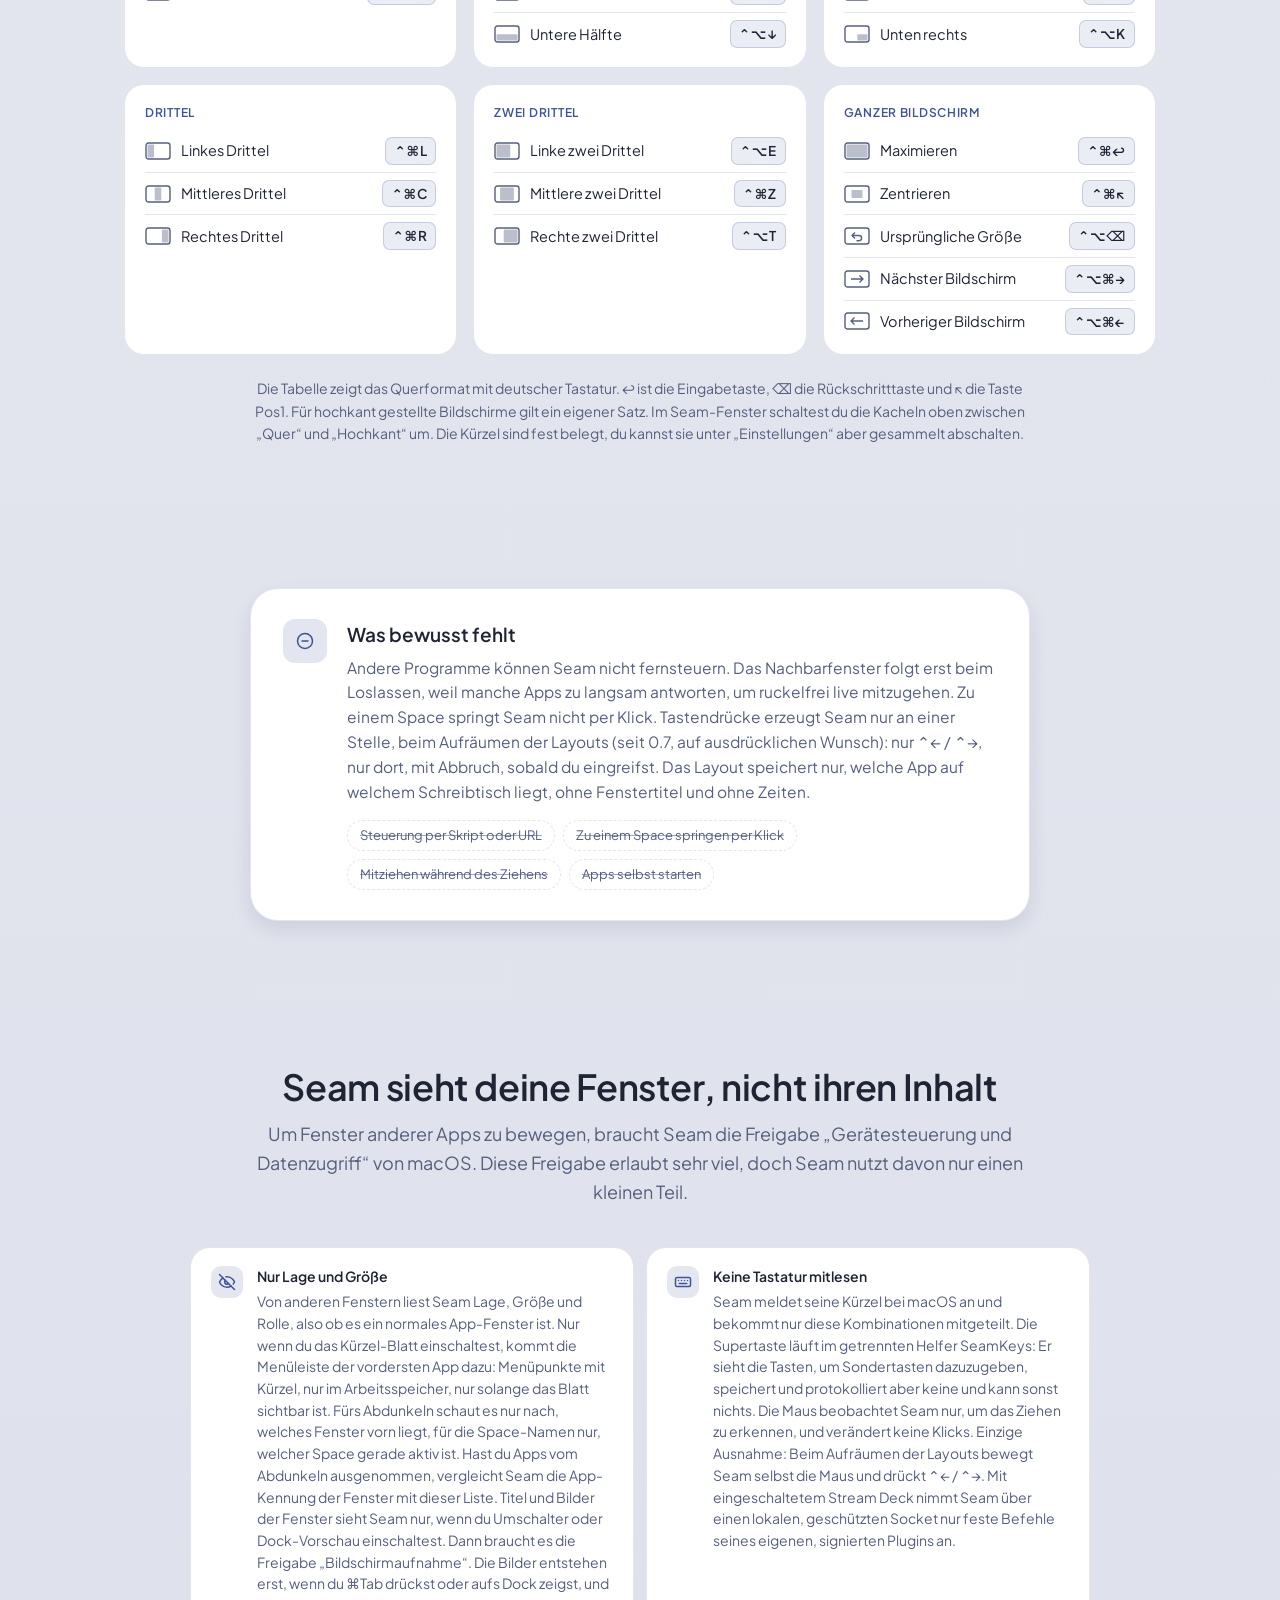
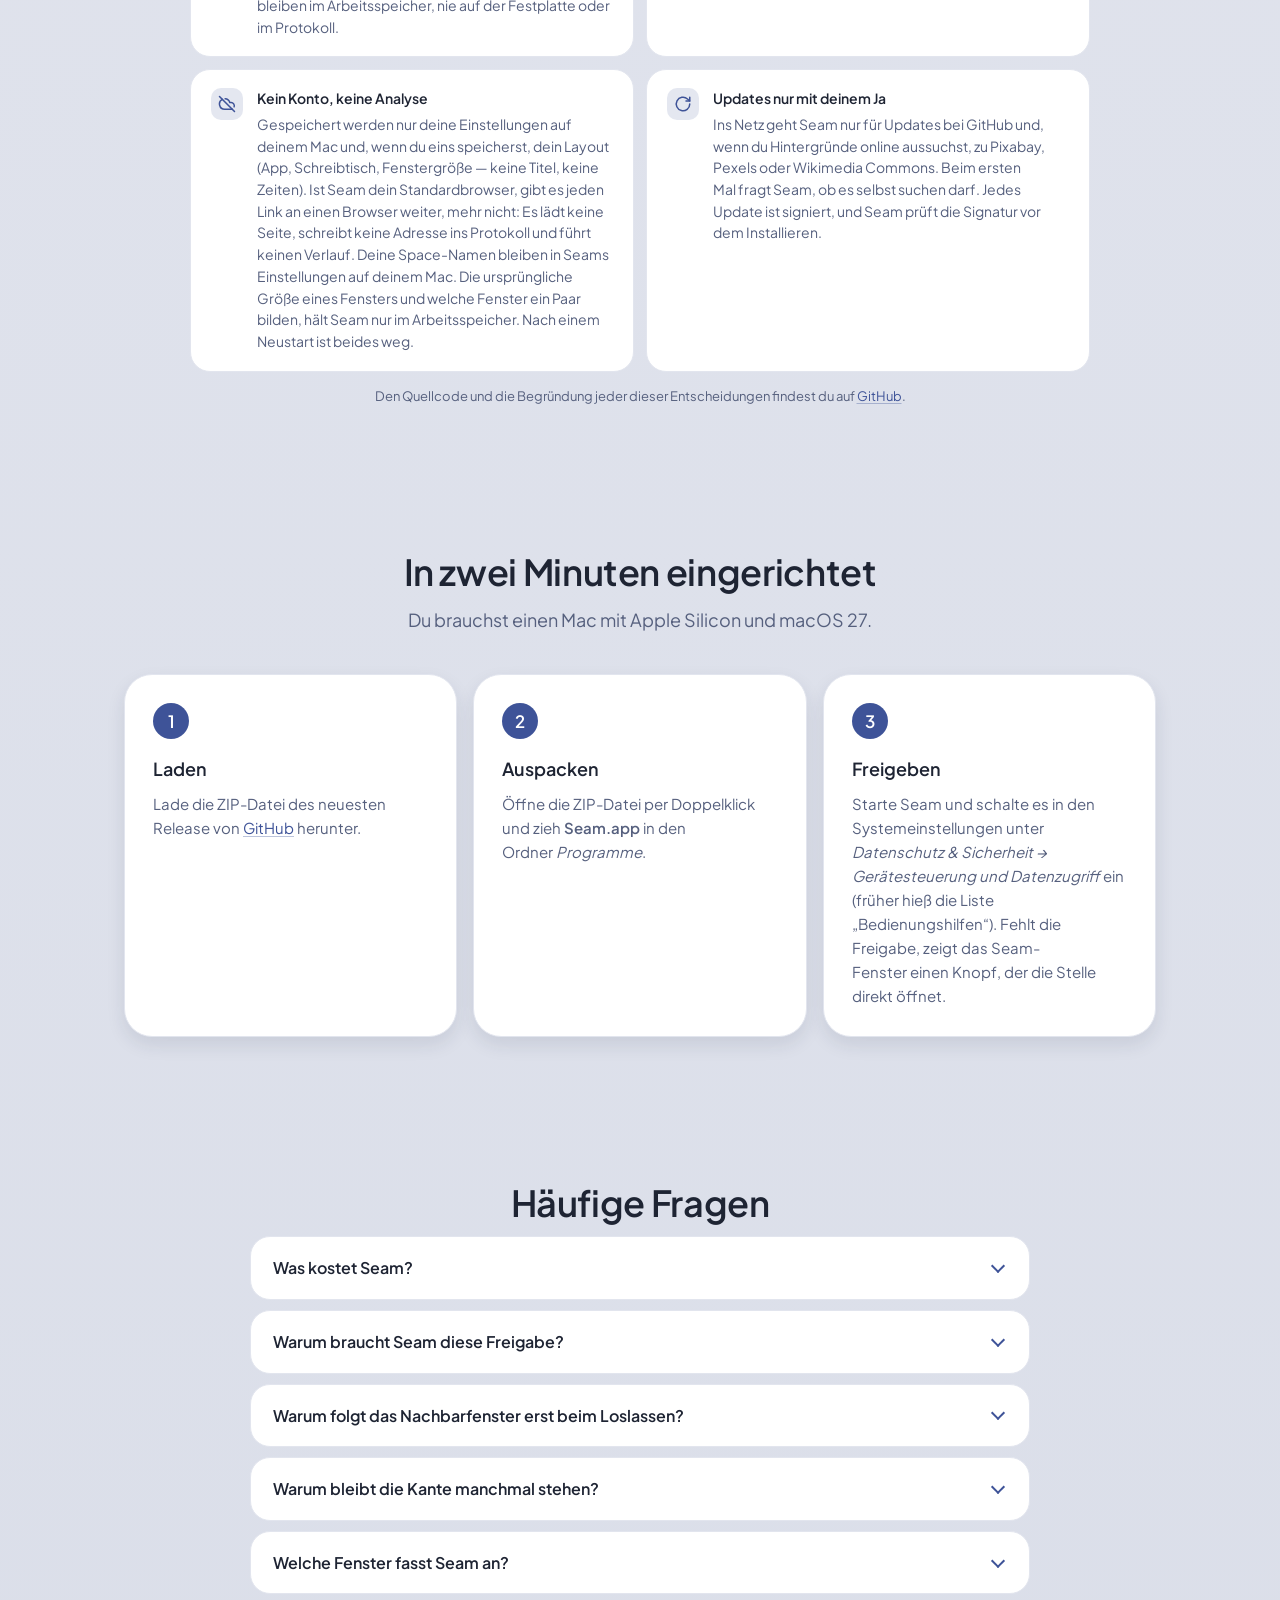
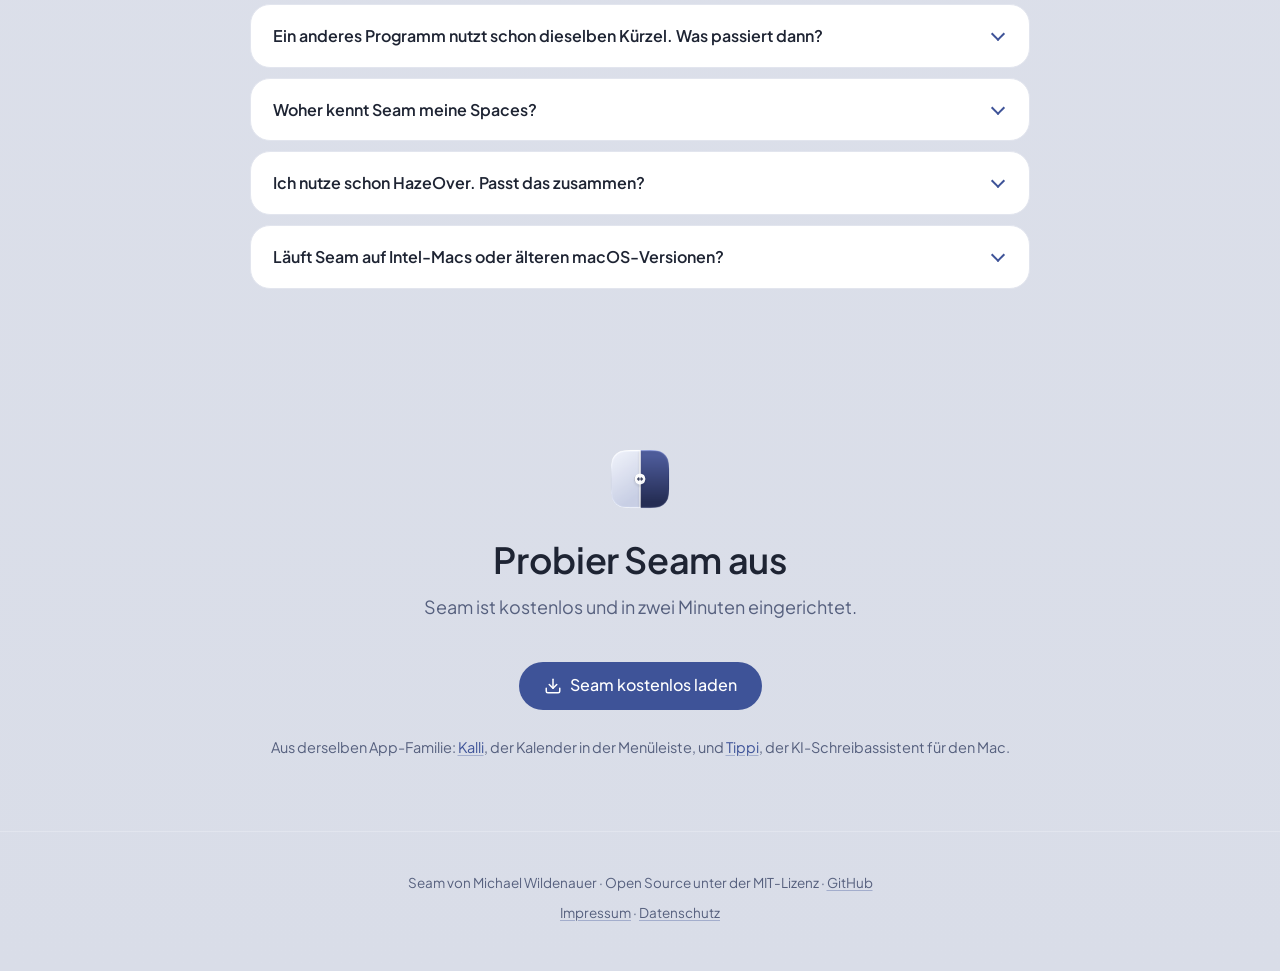
==== commit 56ff8e05: "1.4.0 — Stream Deck: Layout, Hintergrund, Vorschau: Release vorbereitet (Version, Changelog, Hilfe, " ====
--- a/docs/index.html
+++ b/docs/index.html
@@ -4,7 +4,7 @@
 <meta charset="UTF-8">
 <meta name="viewport" content="width=device-width, initial-scale=1.0">
 <!-- Erst erhöhen, wenn diese Seite gegen das Release gelesen wurde. -->
-<meta name="seam:documented-version" content="1.3.0">
+<meta name="seam:documented-version" content="1.4.0">
 <title>Seam: Fenster anordnen auf dem Mac, mit einer Naht zwischen zwei Fenstern</title>
 <meta name="description" content="Seam ordnet Fenster auf deinem Mac per Tastenkürzel oder durch Ziehen an. Zwei Fenster teilen sich eine Kante, und wenn du sie verschiebst, gehen beide mit. Kostenlos und Open Source.">
 <link rel="icon" href="favicon.png" type="image/png">
@@ -288,8 +288,8 @@
       </div>
       <div class="feature card wide">
         <div class="icon"><svg class="ico" aria-hidden="true"><use href="#i-keyboard"/></svg></div>
-        <h3>Stream Deck <span class="tag">Neu in 1.3</span></h3>
-        <p>Mit einem Plugin für Elgatos Stream Deck verschiebst du die Naht und setzt Fenster, ohne zur Maus zu greifen. Der Regler „Naht“ springt durch ⅓ ⅜ ½ ⅝ ⅔ und zeigt die Stufe auf der Leiste, Drücken teilt zwei Fenster. „Platz“ setzt das vordere Fenster auf eine feste Fläche, als Taste oder als Regler: Drehen wählt, Drücken wendet an. Vier fertige Profile für Stream Deck + und Neo liegen dabei. Ab Werk aus. Das Plugin kann nur feste Befehle senden, Seam prüft es und Elgatos App vor dem ersten Byte, und zurück gehen nur Zahlen und Zustände.</p>
+        <h3>Stream Deck <span class="tag">Neu in 1.3, erweitert in 1.4</span></h3>
+        <p>Mit einem Plugin für Elgatos Stream Deck verschiebst du die Naht und setzt Fenster, ohne zur Maus zu greifen. Der Regler „Naht“ springt durch ⅓ ⅜ ½ ⅝ ⅔ und zeigt die Stufe auf der Leiste, Drücken teilt zwei Fenster. „Platz“ setzt das vordere Fenster auf eine feste Fläche, als Taste oder als Regler: Drehen wählt, Drücken wendet an. Vier fertige Profile für Stream Deck + und Neo liegen dabei. Ab Werk aus. Das Plugin kann nur feste Befehle senden, Seam prüft es und Elgatos App vor dem ersten Byte, und zurück gehen nur Zahlen und Zustände. Seit 1.4 kommen „Layout“ (speichern und aufräumen, Taste 0,8 Sekunden halten) und „Hintergrund“ dazu: Bild ←/→ aus einem Ordner, den du wählst, nur lokal. Auf Wunsch zeigt die Leiste ein kleines Vorschaubild; das geht an die Stream-Deck-App von Elgato und ist deshalb ab Werk aus.</p>
       </div>
       <div class="feature card wide">
         <div class="icon"><svg class="ico" aria-hidden="true"><use href="#i-keyboard"/></svg></div>
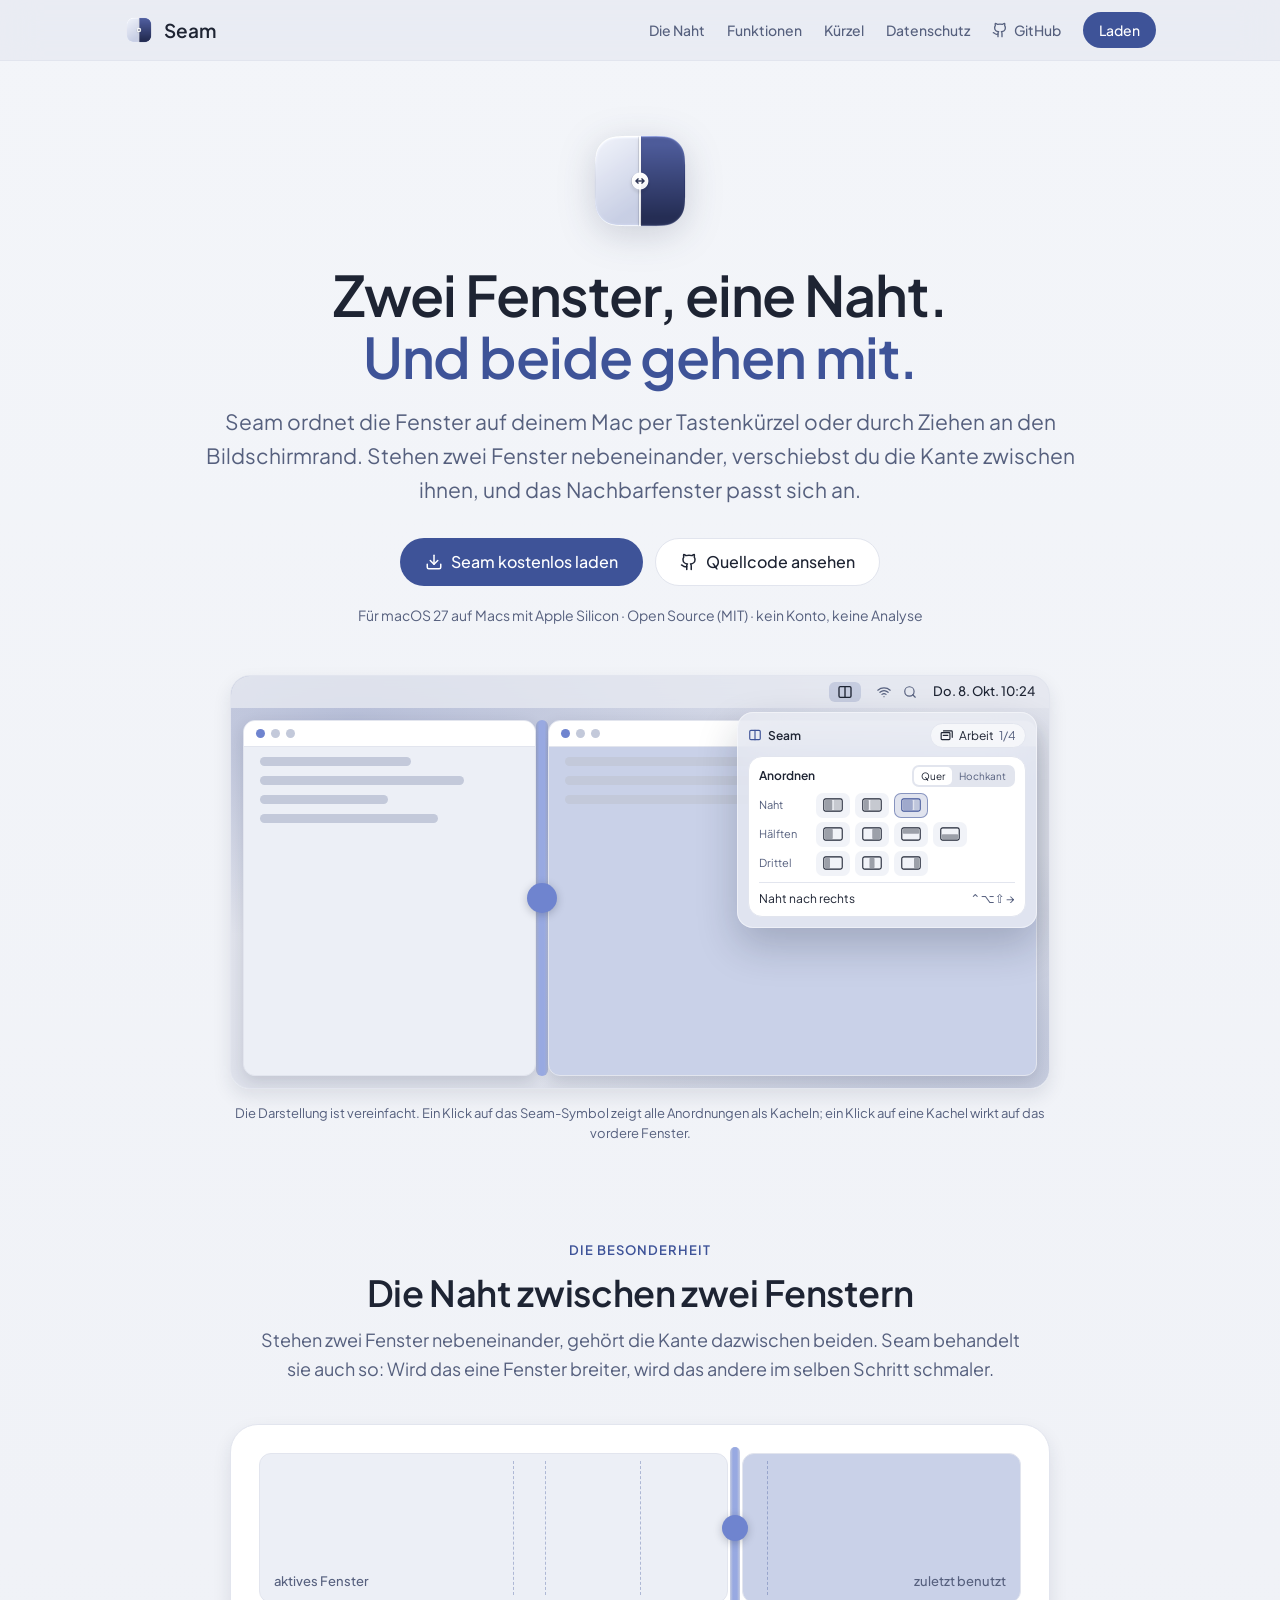
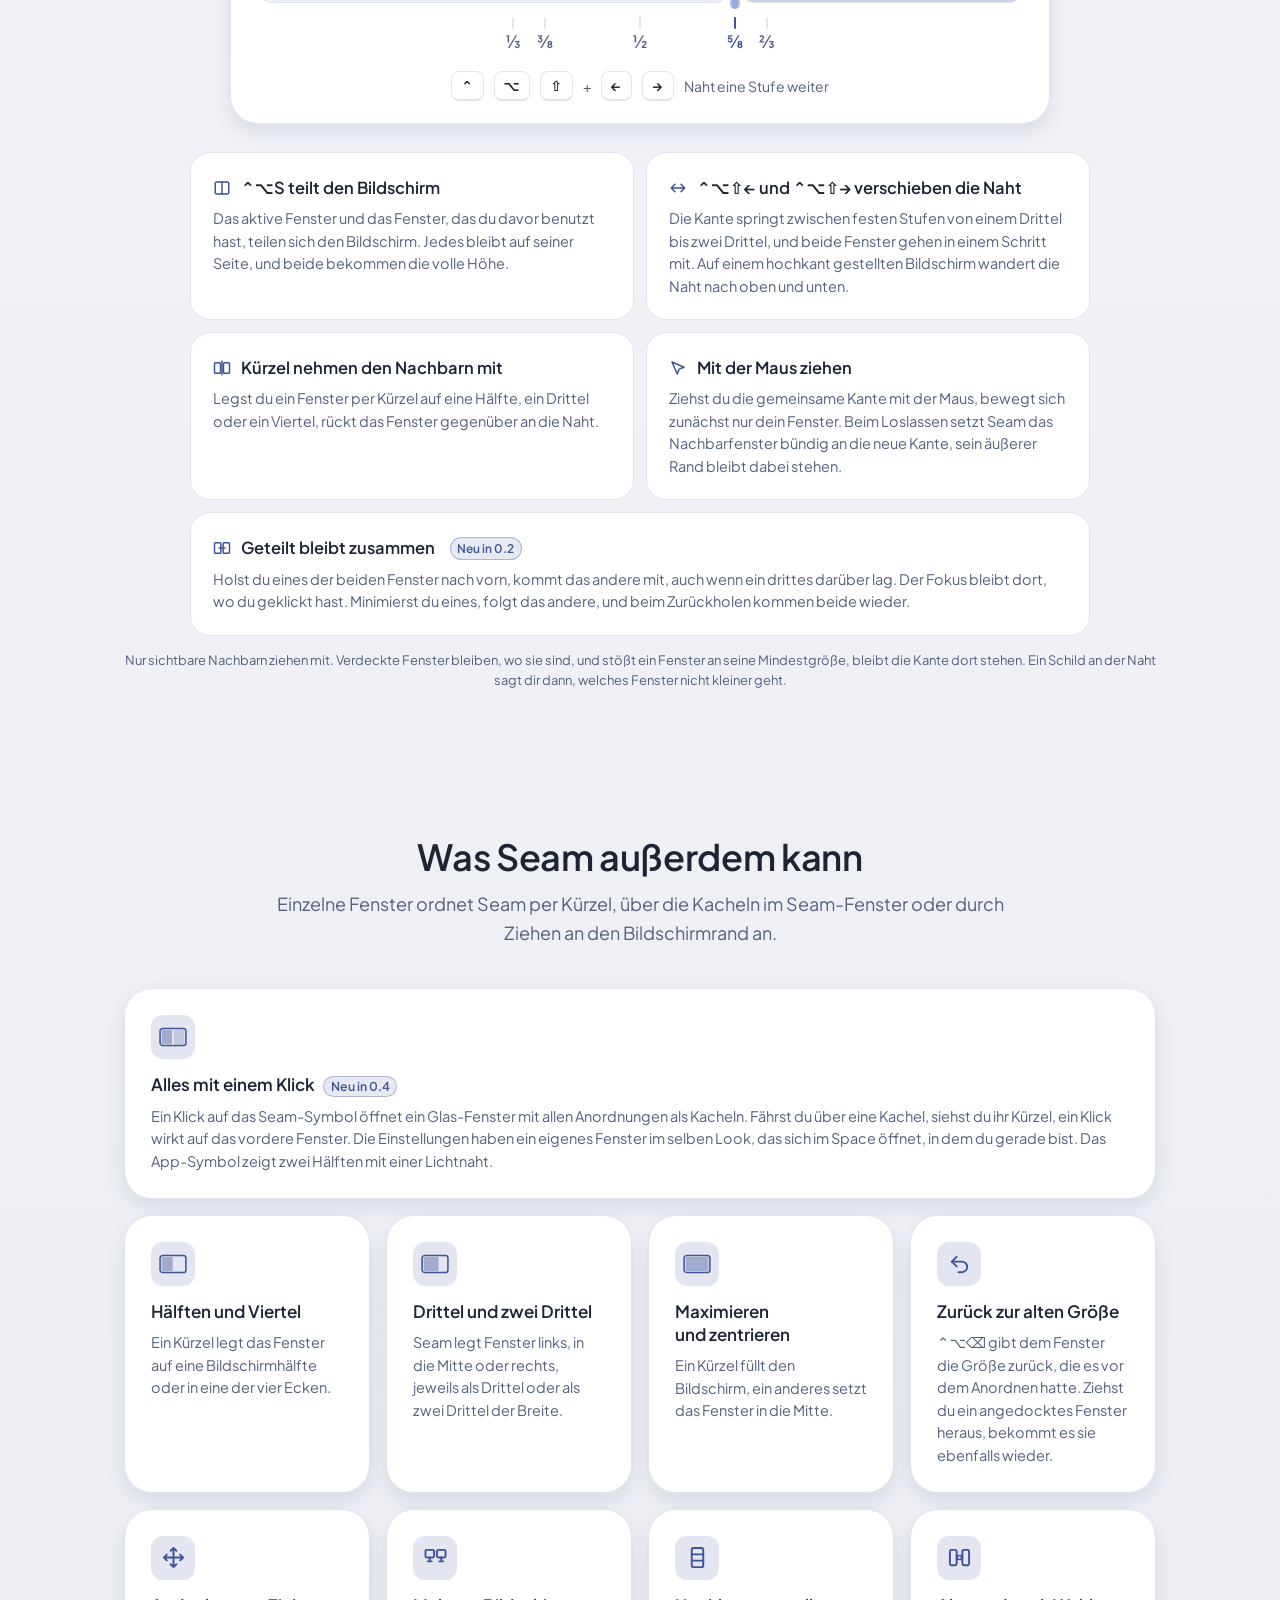
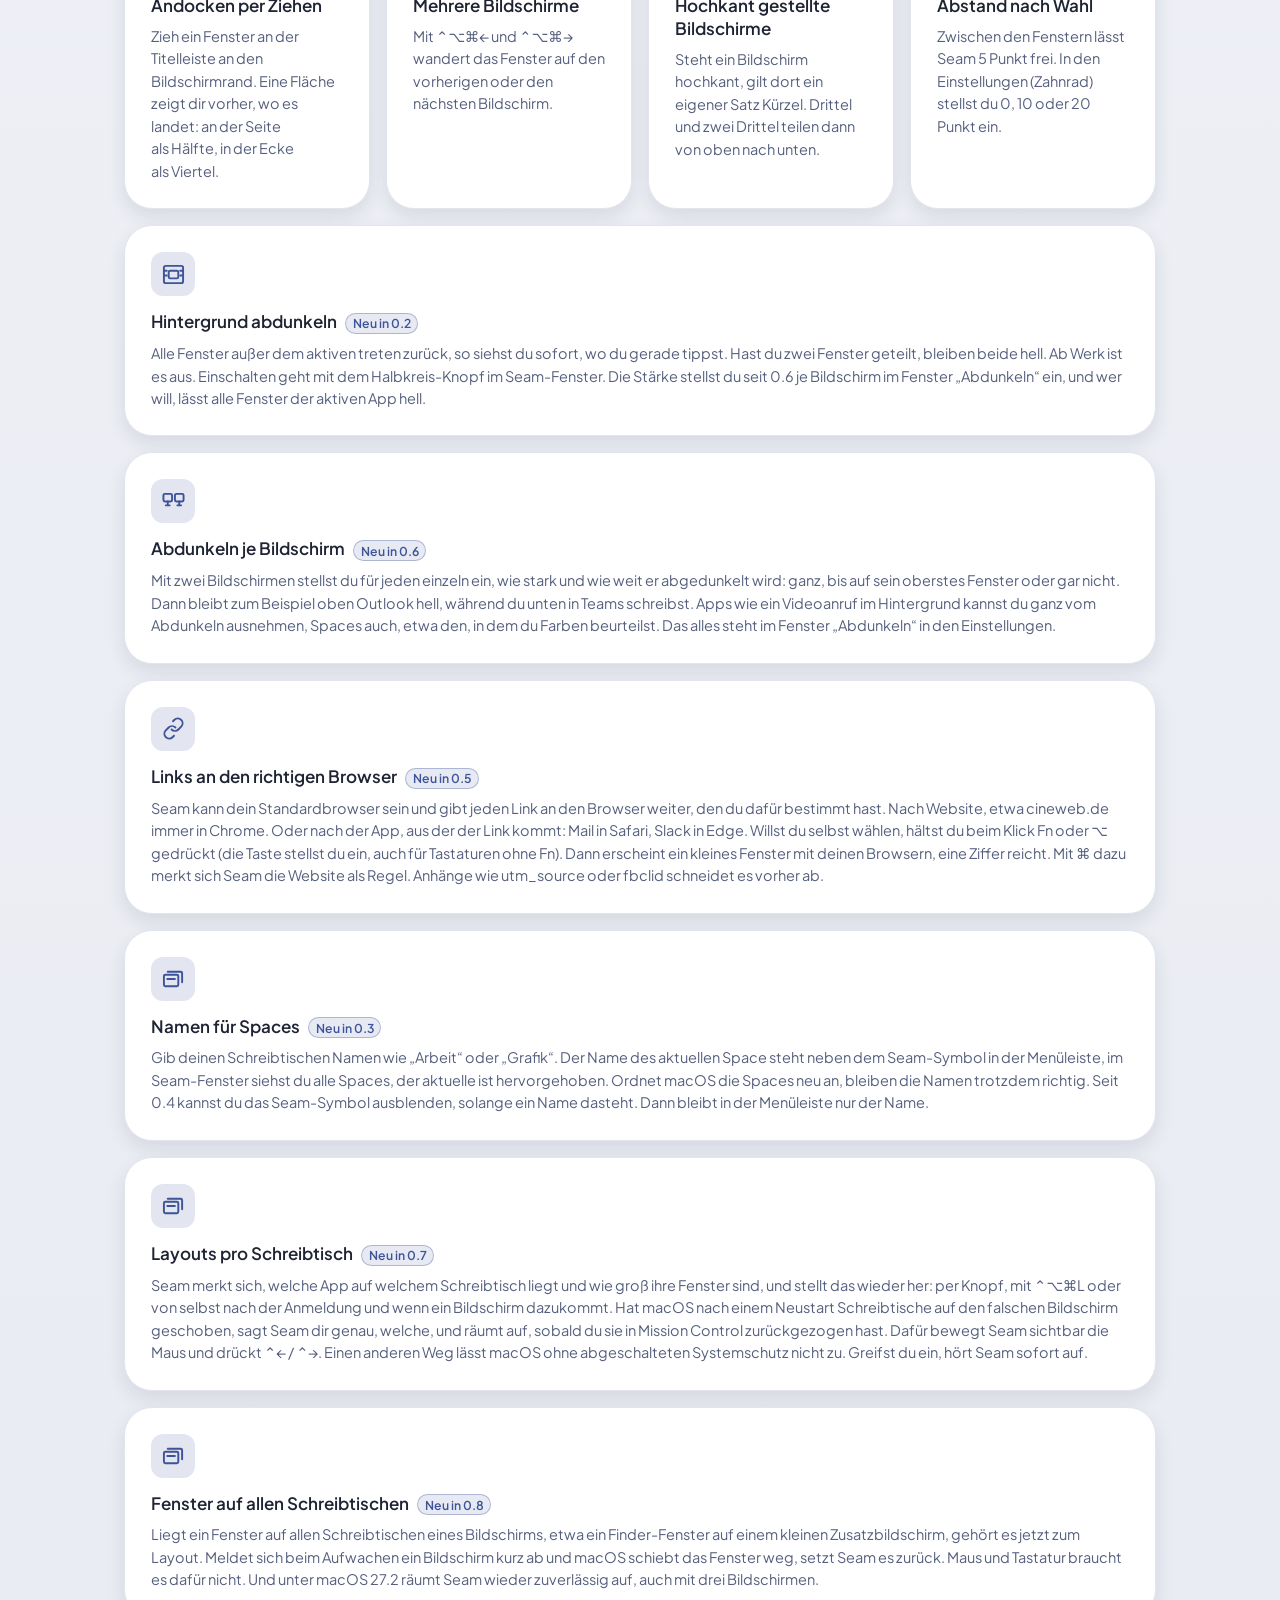
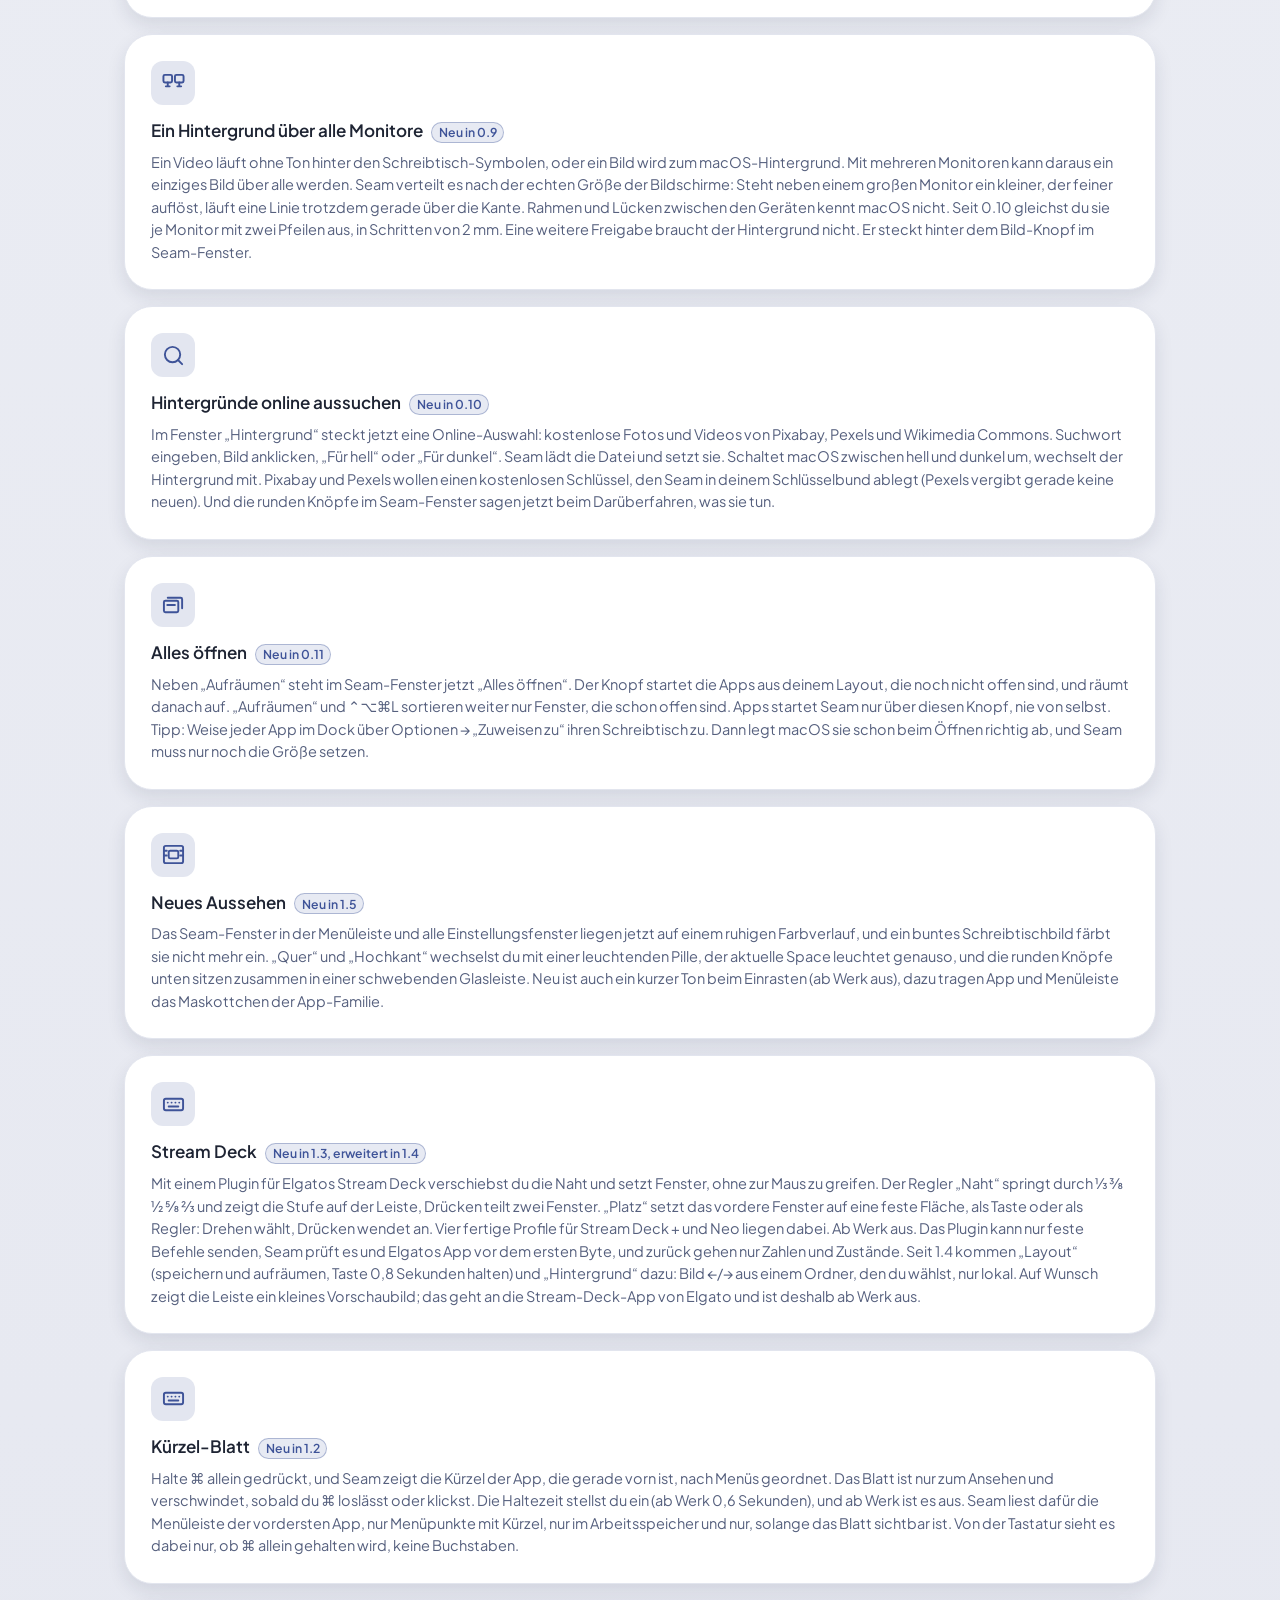
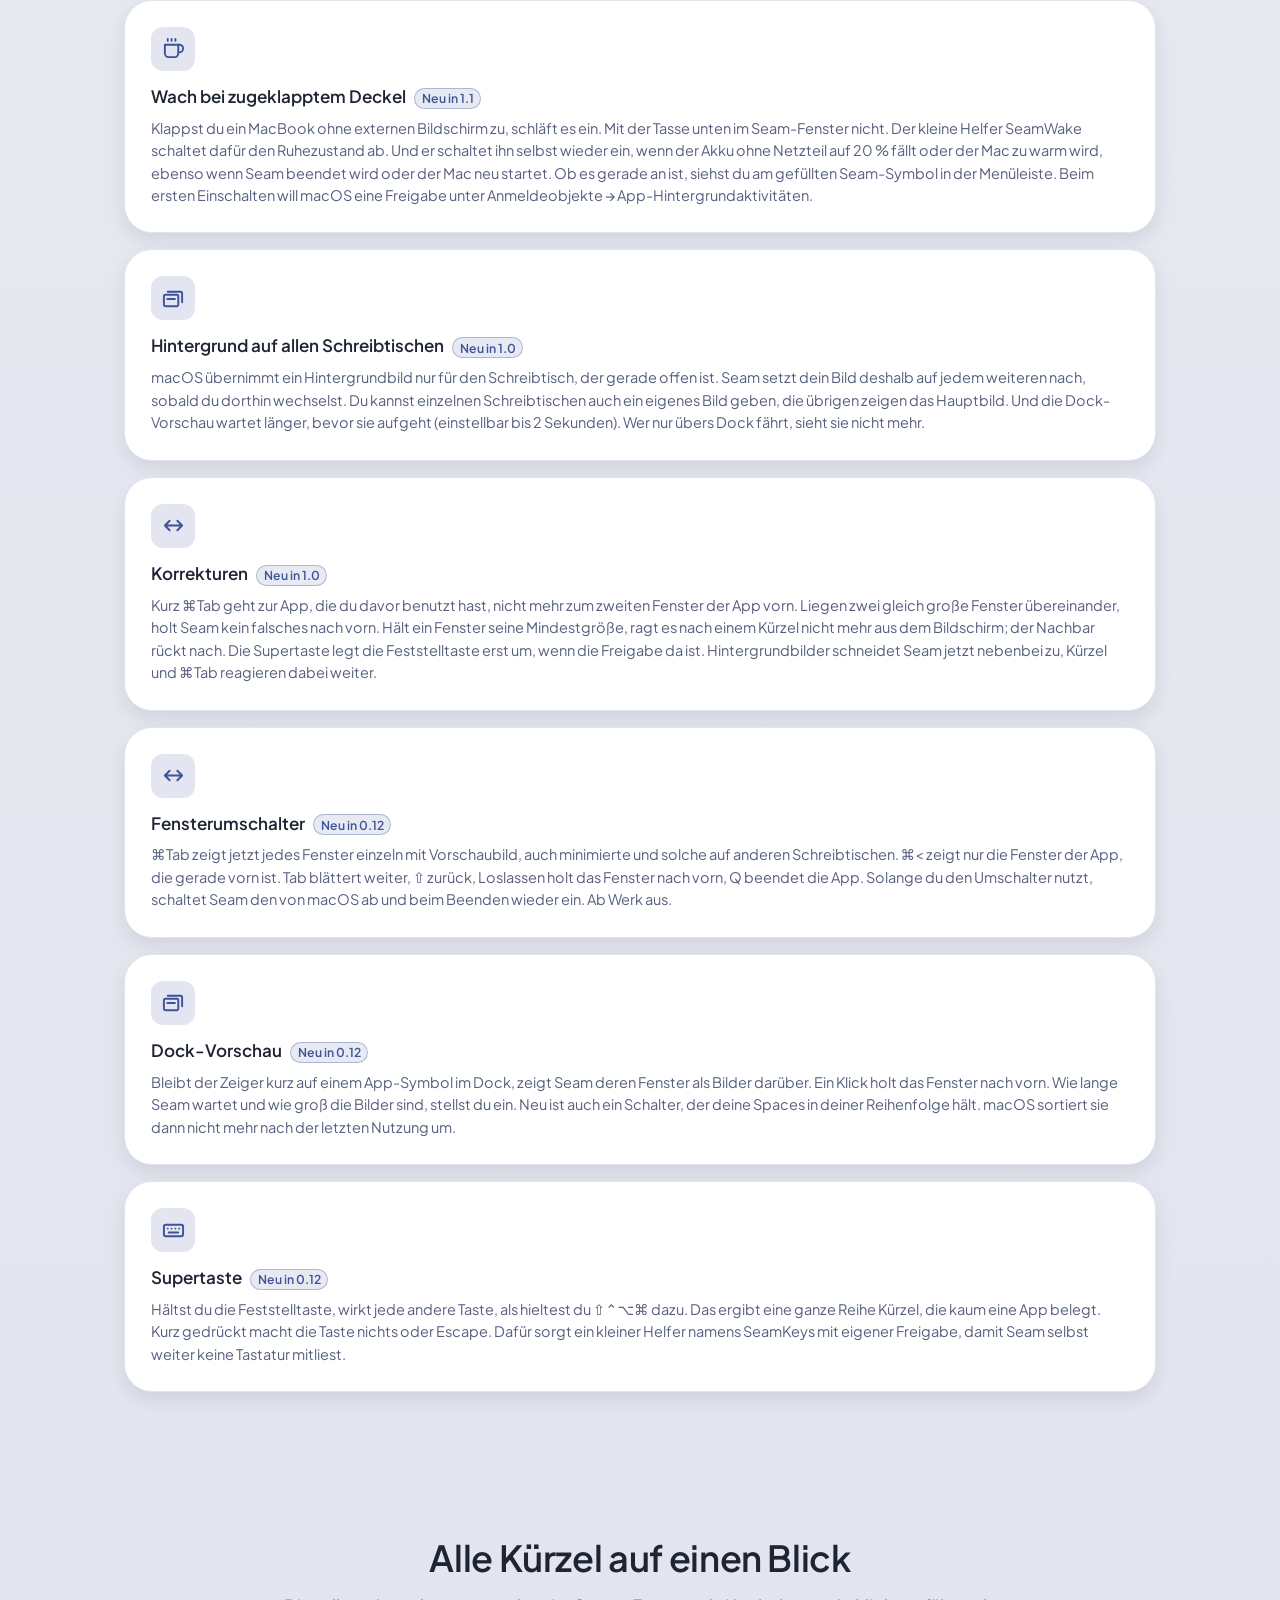
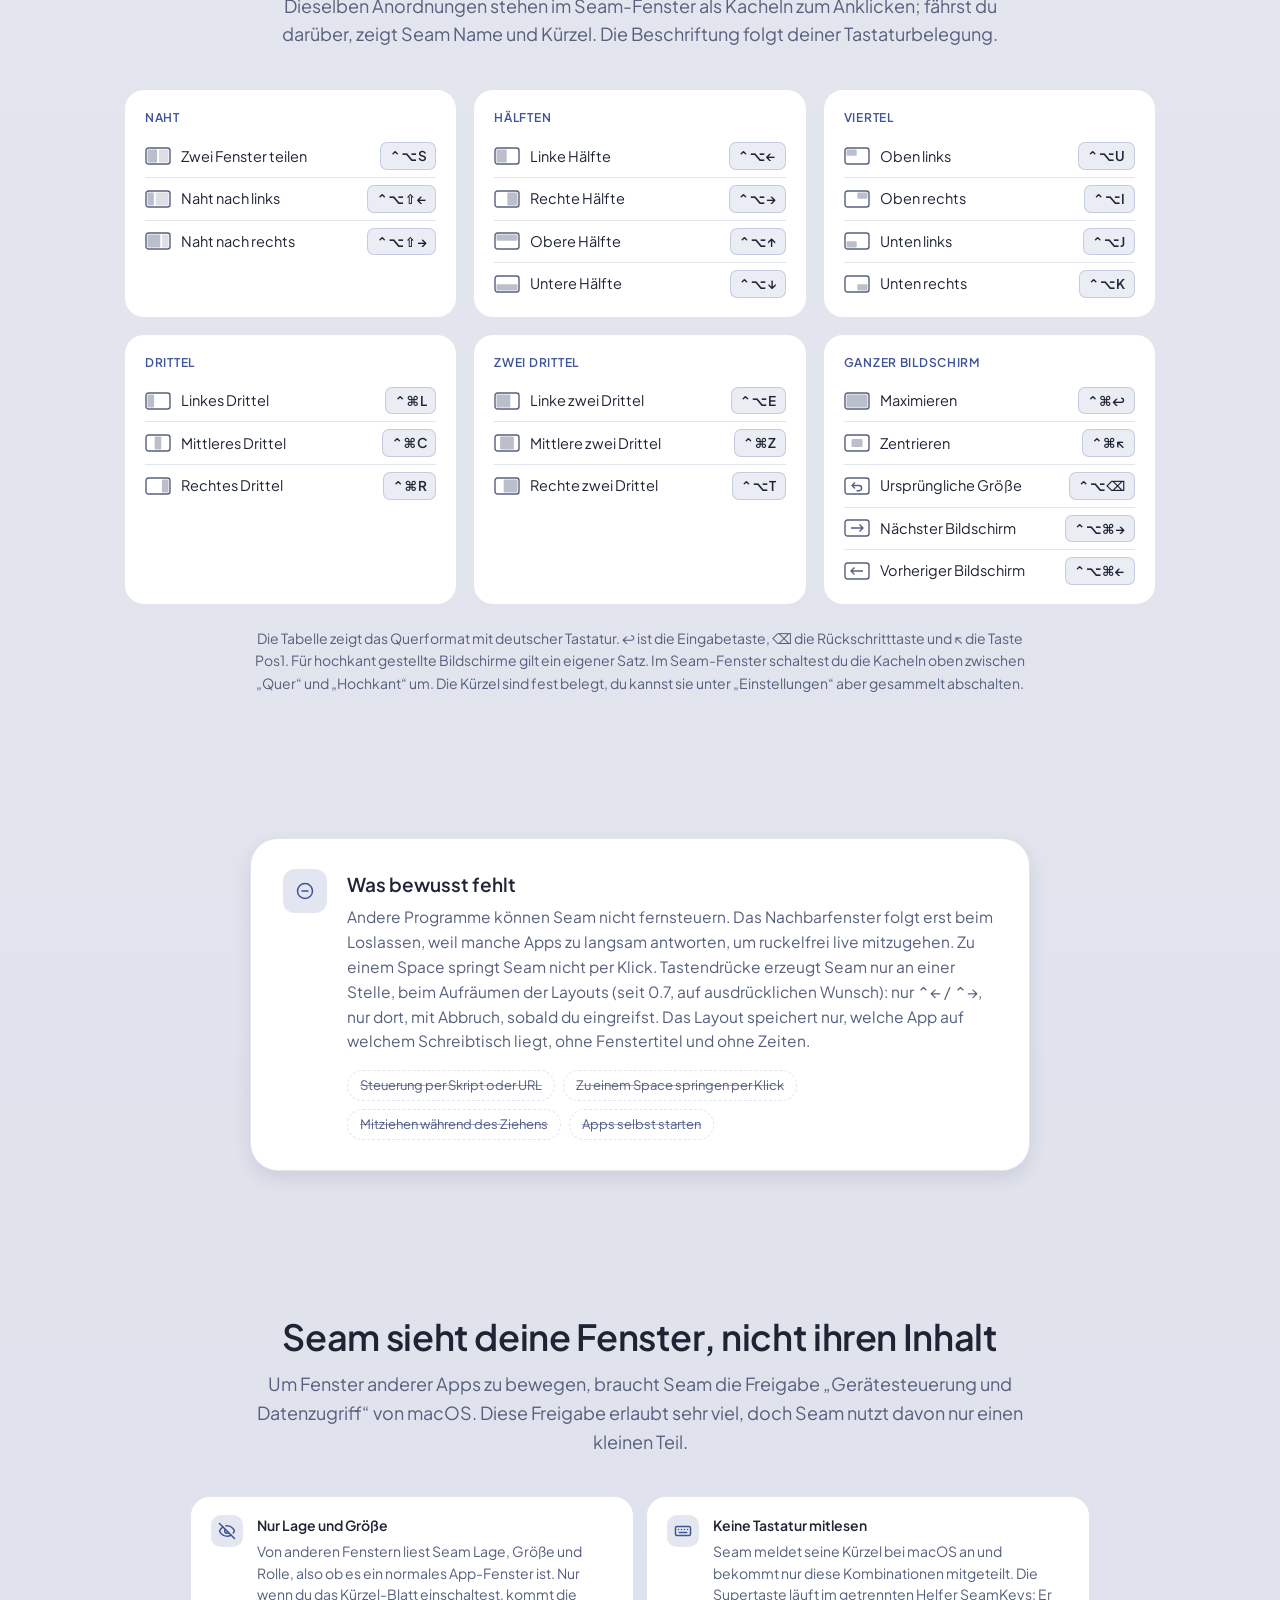
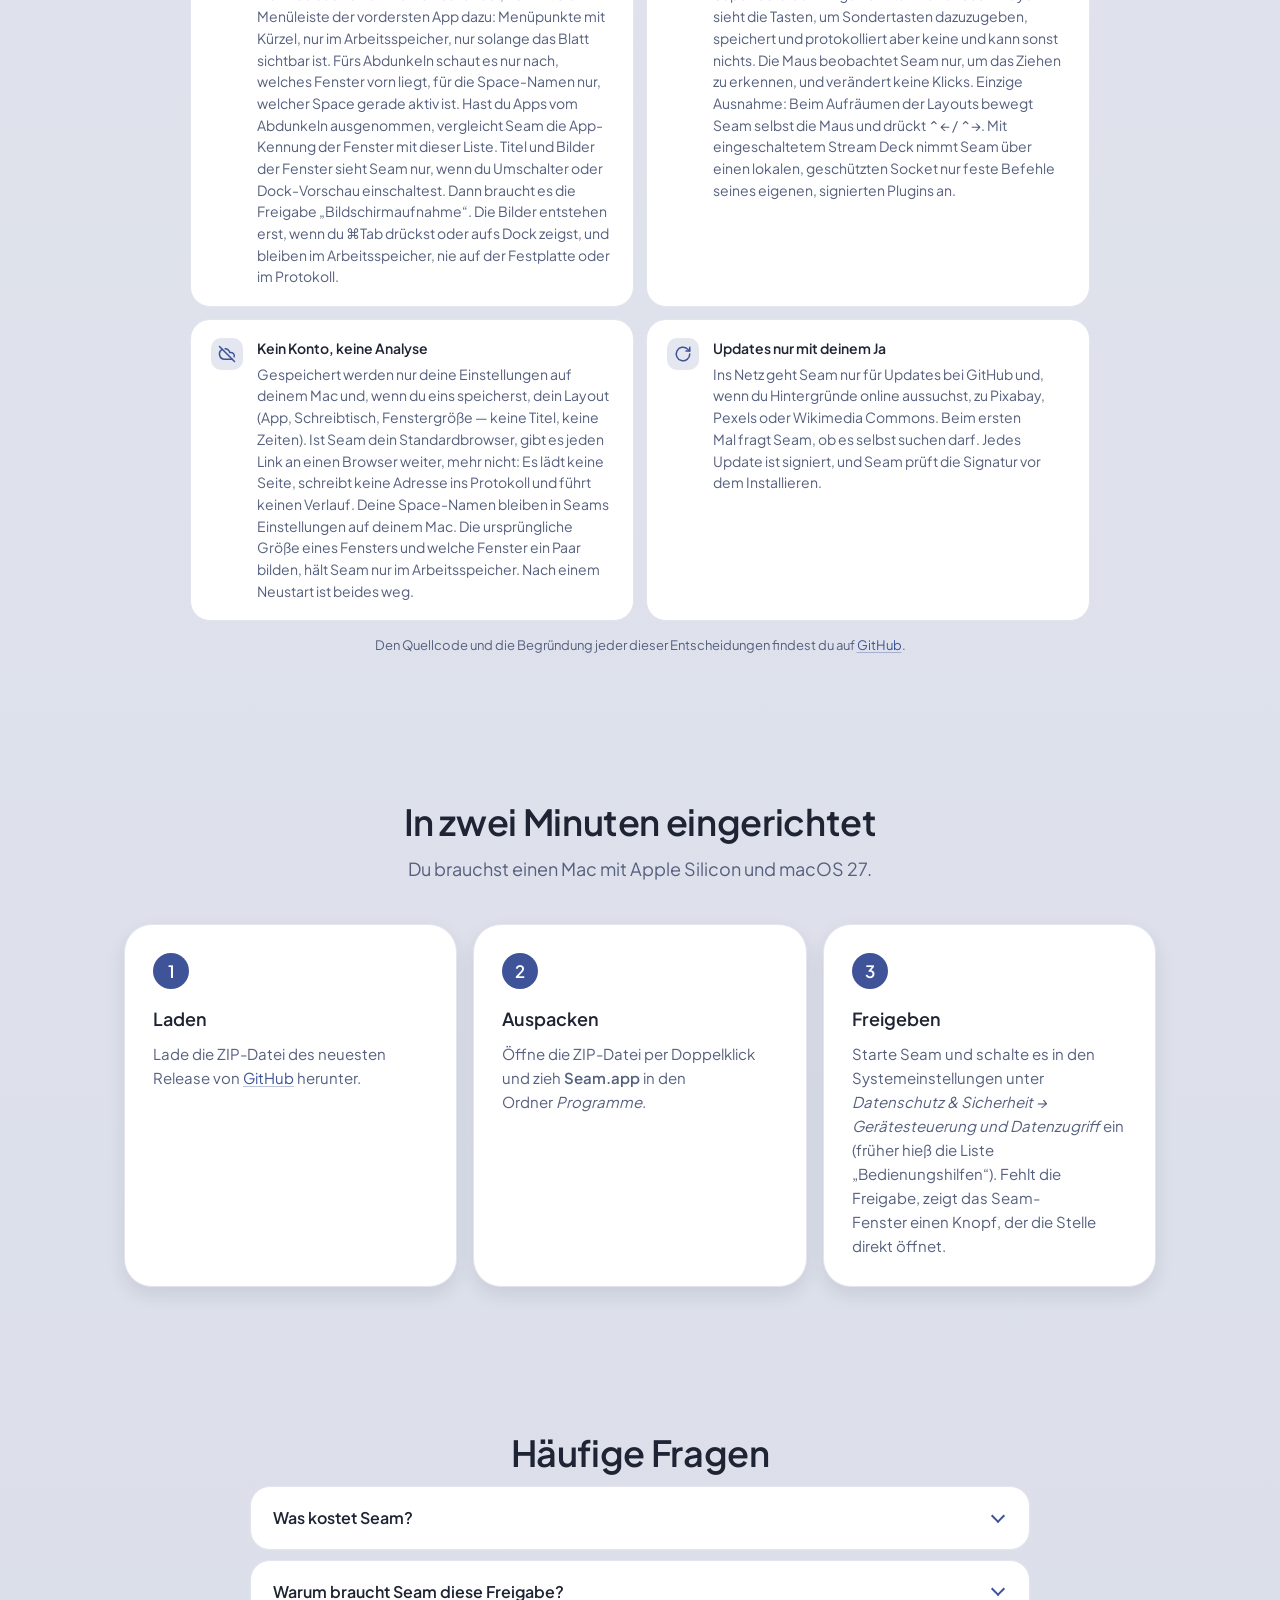
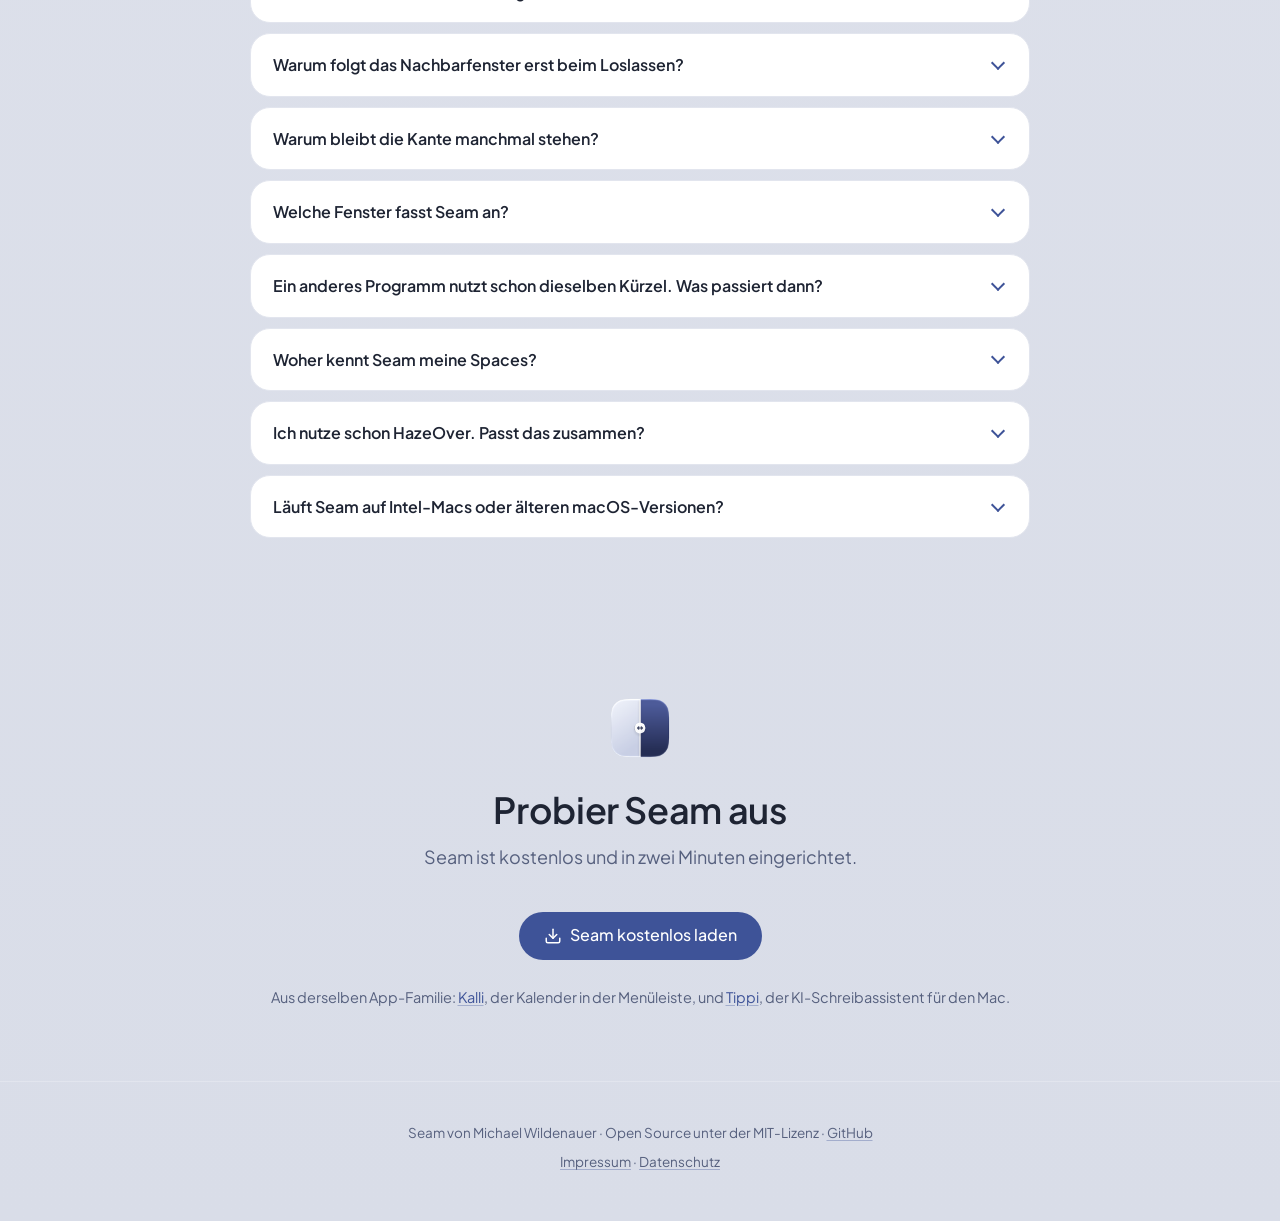
==== commit 0fd5bac3: "1.5.0 — Glas-Sprache der App-Familie, Ton beim Einrasten, Familien-Symbole Co-Authored-By: Claude Op" ====
--- a/docs/index.html
+++ b/docs/index.html
@@ -4,7 +4,7 @@
 <meta charset="UTF-8">
 <meta name="viewport" content="width=device-width, initial-scale=1.0">
 <!-- Erst erhöhen, wenn diese Seite gegen das Release gelesen wurde. -->
-<meta name="seam:documented-version" content="1.4.0">
+<meta name="seam:documented-version" content="1.5.0">
 <title>Seam: Fenster anordnen auf dem Mac, mit einer Naht zwischen zwei Fenstern</title>
 <meta name="description" content="Seam ordnet Fenster auf deinem Mac per Tastenkürzel oder durch Ziehen an. Zwei Fenster teilen sich eine Kante, und wenn du sie verschiebst, gehen beide mit. Kostenlos und Open Source.">
 <link rel="icon" href="favicon.png" type="image/png">
@@ -287,6 +287,11 @@
         <p>Neben „Aufräumen“ steht im Seam-Fenster jetzt „Alles öffnen“. Der Knopf startet die Apps aus deinem Layout, die noch nicht offen sind, und räumt danach auf. „Aufräumen“ und ⌃⌥⌘L sortieren weiter nur Fenster, die schon offen sind. Apps startet Seam nur über diesen Knopf, nie von selbst. Tipp: Weise jeder App im Dock über Optionen → „Zuweisen zu“ ihren Schreibtisch zu. Dann legt macOS sie schon beim Öffnen richtig ab, und Seam muss nur noch die Größe setzen.</p>
       </div>
       <div class="feature card wide">
+        <div class="icon"><svg class="ico" aria-hidden="true"><use href="#i-focus"/></svg></div>
+        <h3>Neues Aussehen <span class="tag">Neu in 1.5</span></h3>
+        <p>Das Seam-Fenster in der Menüleiste und alle Einstellungsfenster liegen jetzt auf einem ruhigen Farbverlauf, und ein buntes Schreibtischbild färbt sie nicht mehr ein. „Quer“ und „Hochkant“ wechselst du mit einer leuchtenden Pille, der aktuelle Space leuchtet genauso, und die runden Knöpfe unten sitzen zusammen in einer schwebenden Glasleiste. Neu ist auch ein kurzer Ton beim Einrasten (ab Werk aus), dazu tragen App und Menüleiste das Maskottchen der App-Familie.</p>
+      </div>
+      <div class="feature card wide">
         <div class="icon"><svg class="ico" aria-hidden="true"><use href="#i-keyboard"/></svg></div>
         <h3>Stream Deck <span class="tag">Neu in 1.3, erweitert in 1.4</span></h3>
         <p>Mit einem Plugin für Elgatos Stream Deck verschiebst du die Naht und setzt Fenster, ohne zur Maus zu greifen. Der Regler „Naht“ springt durch ⅓ ⅜ ½ ⅝ ⅔ und zeigt die Stufe auf der Leiste, Drücken teilt zwei Fenster. „Platz“ setzt das vordere Fenster auf eine feste Fläche, als Taste oder als Regler: Drehen wählt, Drücken wendet an. Vier fertige Profile für Stream Deck + und Neo liegen dabei. Ab Werk aus. Das Plugin kann nur feste Befehle senden, Seam prüft es und Elgatos App vor dem ersten Byte, und zurück gehen nur Zahlen und Zustände. Seit 1.4 kommen „Layout“ (speichern und aufräumen, Taste 0,8 Sekunden halten) und „Hintergrund“ dazu: Bild ←/→ aus einem Ordner, den du wählst, nur lokal. Auf Wunsch zeigt die Leiste ein kleines Vorschaubild; das geht an die Stream-Deck-App von Elgato und ist deshalb ab Werk aus.</p>
--- a/docs/style.css
+++ b/docs/style.css
@@ -1,6 +1,6 @@
 /* Seam website: shared styles for index, impressum and datenschutz.
    Design tokens of the app family "Schiefer" with Seam's accent Iris
-   (#3E5398 / #98A9E1, see Seam/Resources/AppIcon.icon and the vault template
+   (#3E5398 / #98A9E1, see design/AppIcon-glas-alt.icon and the vault template
    "App-Familie Design-System"). Base layout mirrors the Kalli website so the
    pages read as siblings. Follows the system appearance (light/dark). */
 
